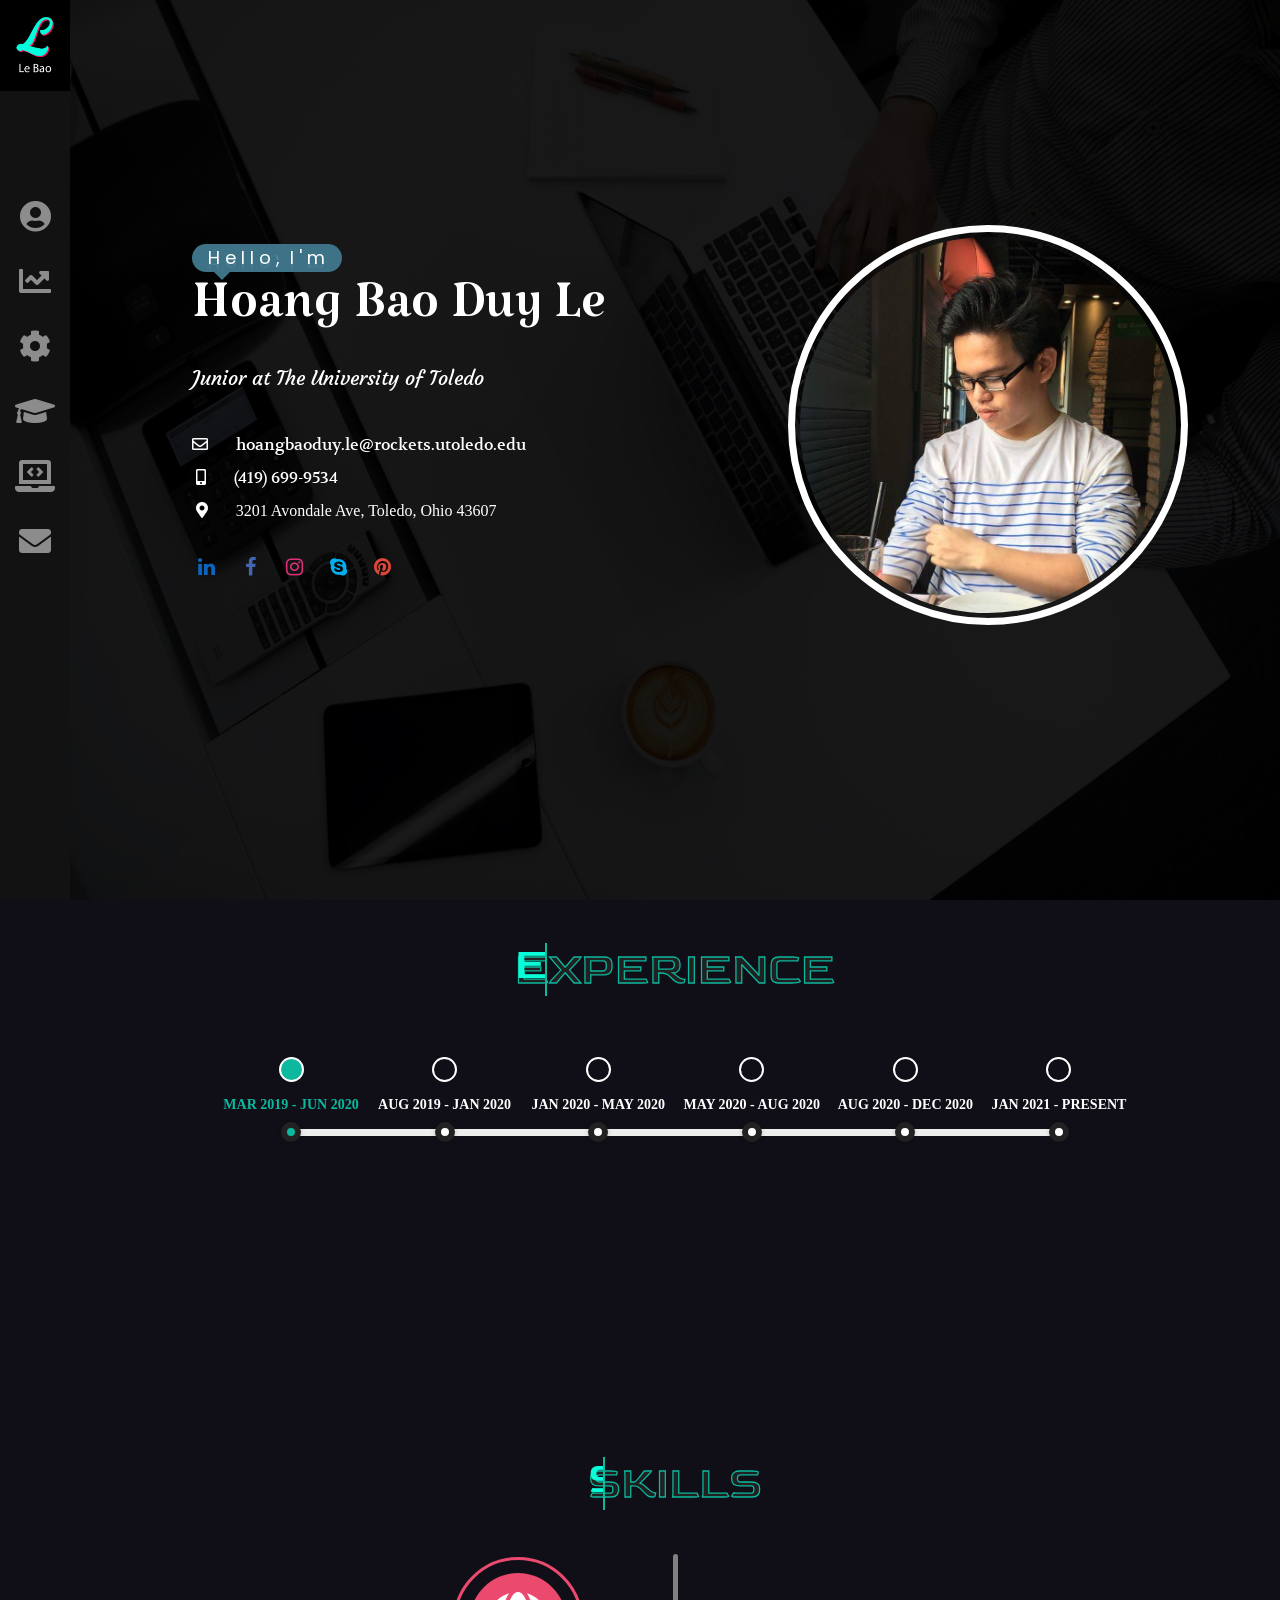
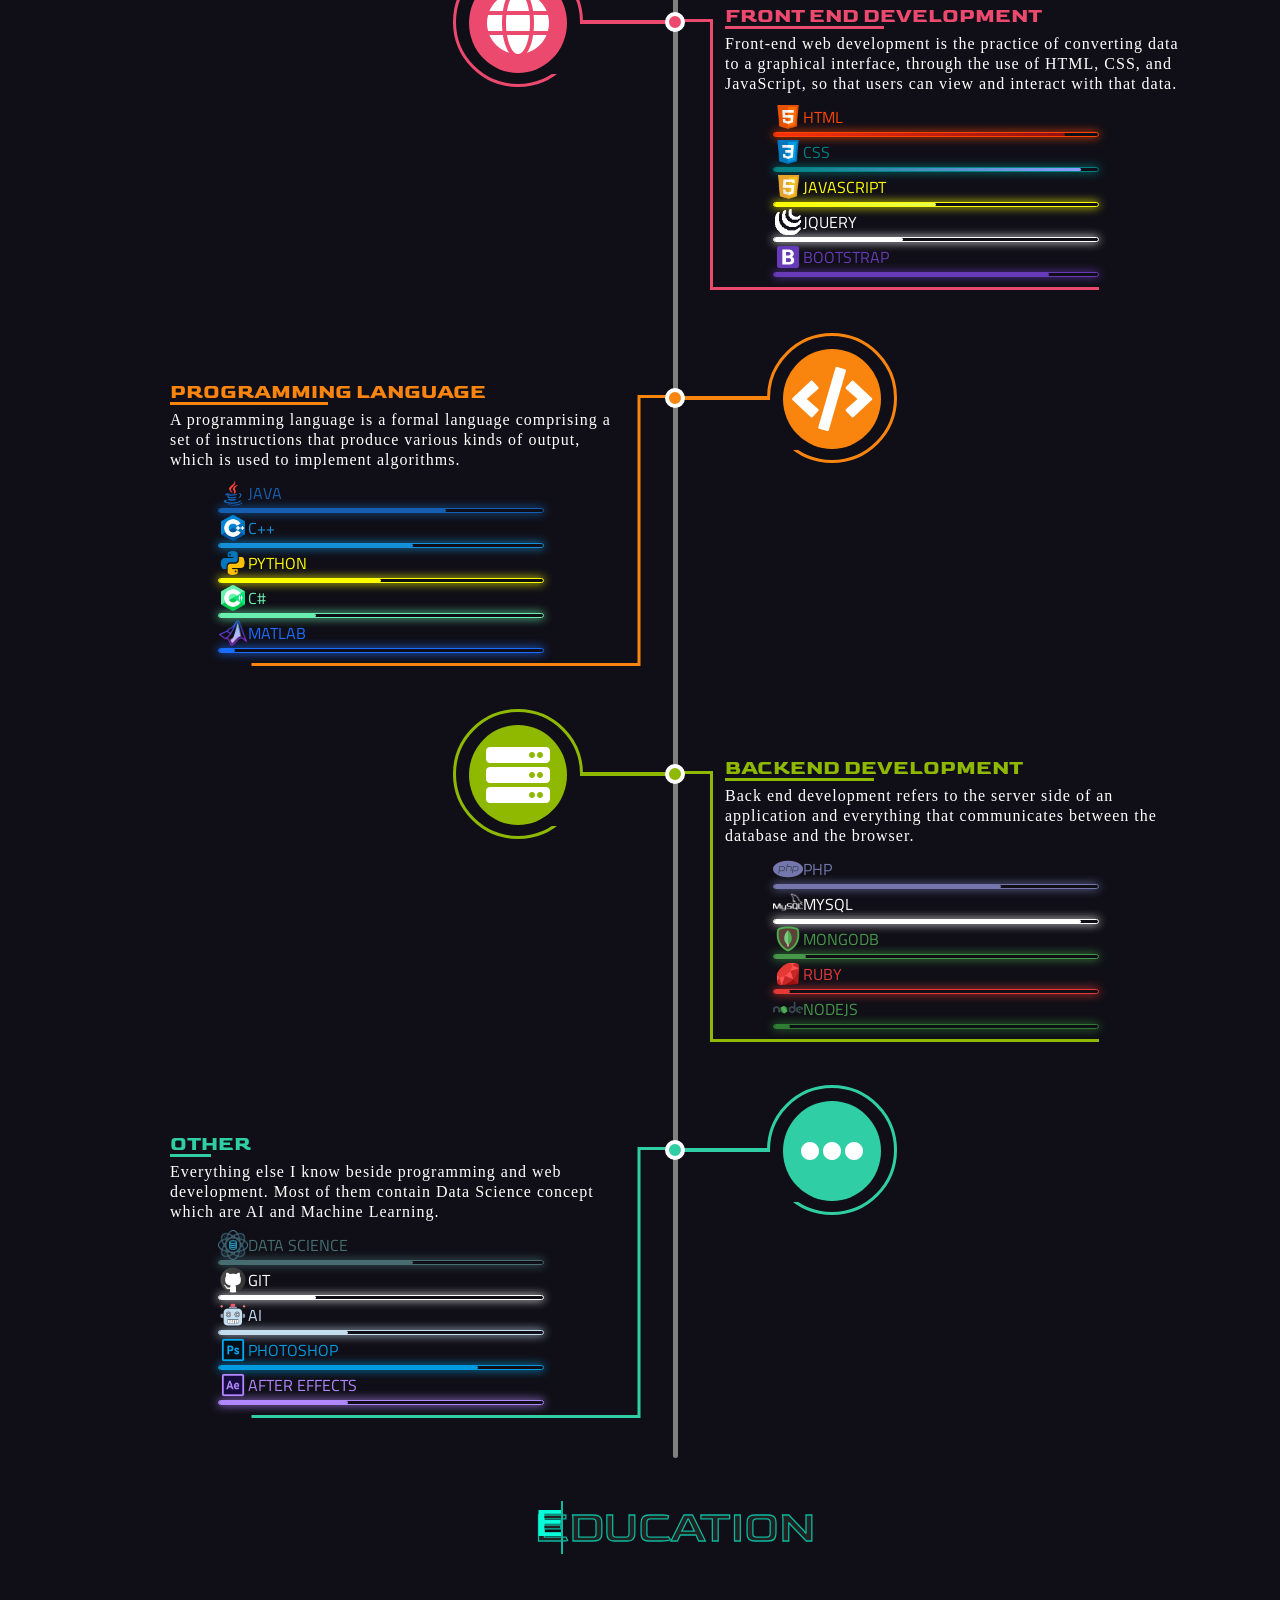
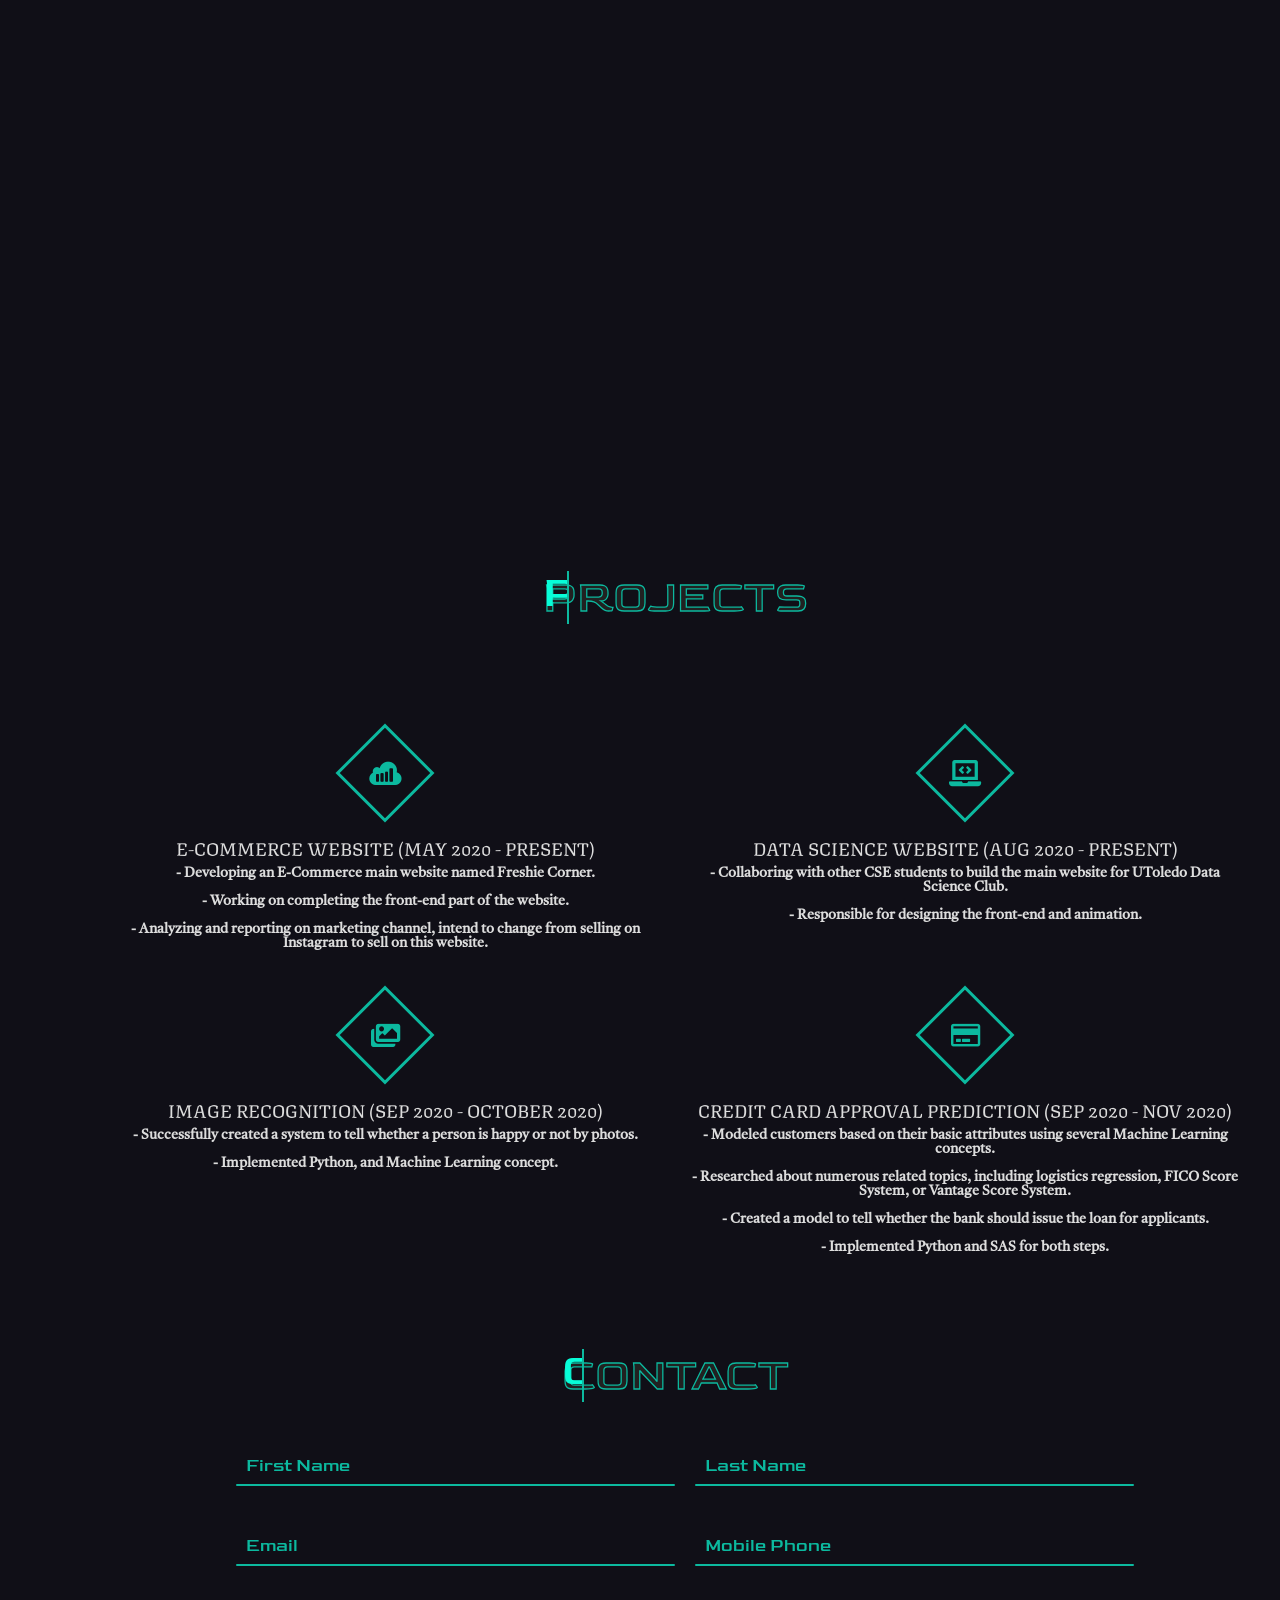
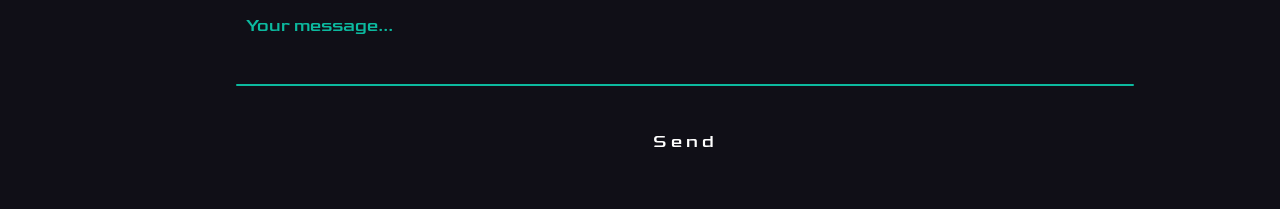
==== about.html @ 24fa1f3e "Add new Nysus logo to experience logo" ====
<!DOCTYPE html>
<html lang="en">

<head>
    <meta charset="UTF-8">
    <meta name="viewport" content="width=device-width, initial-scale=1.0">

    <!-- Bootstrap CSS -->
    <link rel="stylesheet" href="https://stackpath.bootstrapcdn.com/bootstrap/4.1.3/css/bootstrap.min.css"
        integrity="sha384-MCw98/SFnGE8fJT3GXwEOngsV7Zt27NXFoaoApmYm81iuXoPkFOJwJ8ERdknLPMO" crossorigin="anonymous">

    <!--Font Awesome CSS-->
    <link rel="stylesheet" href="https://cdnjs.cloudflare.com/ajax/libs/font-awesome/4.7.0/css/font-awesome.min.css">
    <link rel="stylesheet" href="https://use.fontawesome.com/releases/v5.3.1/css/all.css">
    <link href="/your-path-to-fontawesome/css/fontawesome.css" rel="stylesheet">
    <link href="/your-path-to-fontawesome/css/brands.css" rel="stylesheet">
    <link href="/your-path-to-fontawesome/css/solid.css" rel="stylesheet">

    <!--AOS Link-->
    <link rel="stylesheet" href="aos-by-red.css">
    <link rel="stylesheet" href="https://unpkg.com/aos@next/dist/aos.css" />

    <!--Icon on top-->
    <link rel="icon" href="assets/images/logo_top.png" />

    <!--Google Font-->
    <link rel="preconnect" href="https://fonts.gstatic.com">
    <link href="https://fonts.googleapis.com/css2?family=Montserrat:wght@700&display=swap" rel="stylesheet">
    <link rel="preconnect" href="https://fonts.gstatic.com">
    <link href="https://fonts.googleapis.com/css2?family=Catamaran:wght@800&display=swap" rel="stylesheet">
    <link rel="preconnect" href="https://fonts.gstatic.com">
    <link href="https://fonts.googleapis.com/css2?family=Titillium+Web:wght@700&display=swap" rel="stylesheet">
    <link rel="preconnect" href="https://fonts.gstatic.com">
    <link href="https://fonts.googleapis.com/css2?family=Goldman:wght@700&display=swap" rel="stylesheet">
    <link rel="preconnect" href="https://fonts.gstatic.com">
    <link href="https://fonts.googleapis.com/css2?family=Caveat&display=swap" rel="stylesheet">
    <link rel="preconnect" href="https://fonts.gstatic.com">
    <link href="https://fonts.googleapis.com/css2?family=Castoro:ital@1&display=swap" rel="stylesheet">
    <link rel="preconnect" href="https://fonts.gstatic.com">
    <link href="https://fonts.googleapis.com/css2?family=Texturina:wght@300&display=swap" rel="stylesheet">
    <link rel="preconnect" href="https://fonts.gstatic.com">
    <link href="https://fonts.googleapis.com/css2?family=Goldman&display=swap" rel="stylesheet">
    <link rel="preconnect" href="https://fonts.gstatic.com">
    <link href="https://fonts.googleapis.com/css2?family=Playfair+Display&display=swap" rel="stylesheet">
    <link rel="preconnect" href="https://fonts.gstatic.com">
    <link href="https://fonts.googleapis.com/css2?family=Poppins&display=swap" rel="stylesheet">
    <link rel="preconnect" href="https://fonts.gstatic.com">
    <link href="https://fonts.googleapis.com/css2?family=Courgette&display=swap" rel="stylesheet">
    <link rel="preconnect" href="https://fonts.gstatic.com">
    <link href="https://fonts.googleapis.com/css2?family=Volkhov&display=swap" rel="stylesheet">
    <link rel="preconnect" href="https://fonts.gstatic.com">
    <link href="https://fonts.googleapis.com/css2?family=Katibeh&display=swap" rel="stylesheet">



    <!--Custom CSS-->
    <link rel="stylesheet" href="styles/reset.css">
    <link rel="stylesheet" href="styles/about-section.css">
    <link rel="stylesheet" href="styles/experience-section.css">
    <link rel="stylesheet" href="styles/skill-section.css">
    <link rel="stylesheet" href="styles/education-section.css">
    <link rel="stylesheet" href="styles/project-section.css">
    <link rel="stylesheet" href="styles/contact-section.css">
    <link rel="stylesheet" href="styles/resume-section.css">
    <link rel="stylesheet" href="styles/all.css">
    <link rel="stylesheet" href="styles/wavy.css">
    <link rel="stylesheet" href="styles/nav.css">
    <link rel="stylesheet" href="styles/transition.css">
    <link rel="stylesheet" href="styles/preloader.css">

    <title>Hoang Bao Duy Le</title>
</head>

<body>
    <div class="preloader">
        <div id="loader-container">
            <div class="loader-div">
                <div class="loader-div">
                    <div class="loader-div">
                        <div class="loader-div"></div>
                    </div>
                </div>
            </div>
        </div>
    </div>


    <!-- <div class="transition transition-2 is-active"></div> -->

    <!--Navigation-->
    <nav id="vertical">
        <div class="container-fluid">
            <div class="row">
                <!-- sidebar -->
                <div class="pl-0 pr-0 justify-content-center">
                    <img style="cursor: pointer;" onclick="goTop()" src="assets/images/logo.png" alt="">

                    <div class="navbar-item text-center">
                        <ul class="navbar-nav flex-column nav-icon">
                            <li class="nav-item">
                                <span>
                                    <i id="about-icon" class="fas fa-user-circle fa-2x"></i>
                                </span>

                                <span onclick="aboutSection()">
                                    <a style="cursor: pointer;" class="about-link nav-a" href="index.html">ABOUT</a>
                                    </a>
                                </span>
                            </li>

                            <li class="nav-item">
                                <span>
                                    <i id="experience-icon" class="fas fa-chart-line fa-2x"></i>
                                </span>

                                <span onclick="experienceSection()">
                                    <a style="cursor: pointer;" class="experience-link nav-a" href="experience.html">
                                        EXPERIENCE
                                    </a>
                                </span>
                            </li>

                            <li class="nav-item">
                                <span>
                                    <i id="skill-icon" class="fas fa-cog fa-2x"></i>
                                </span>

                                <span onclick="skillSection()">
                                    <a style="cursor: pointer;" class="skill-link nav-a" href="skill.html">SKILL
                                    </a>
                                </span>

                            </li>

                            <li class="nav-item">
                                <span>
                                    <i id="education-icon" class="fas fa-graduation-cap fa-2x"></i>
                                </span>

                                <span onclick="educationSection()">
                                    <a style="cursor: pointer;" class="education-link nav-a"
                                        href="education.html">EDUCATION
                                    </a>
                                </span>
                            </li>

                            <li class="nav-item">
                                <span>
                                    <i id="project-icon" class="fas fa-laptop-code fa-2x"></i>
                                </span>

                                <span onclick="projectSection()">
                                    <a style="cursor: pointer;" class="project-link nav-a" href="project.html">PROJECTS
                                    </a>
                                </span>
                            </li>

                            <li class="nav-item">
                                <span>
                                    <i id="contact-icon" class="fas fa-envelope fa-2x"></i>
                                </span>

                                <span onclick="contactSection()">
                                    <a style="cursor: pointer;" class="contact-link nav-a" href="contact.html">CONTACT
                                    </a>
                                </span>
                            </li>
                        </ul>
                    </div>

                    <!-- <div class="social-media justify-content-center">
                        <ul class="social-icon">
                            <li id="linkedin">
                                <a href="https://www.linkedin.com/in/hoang-bao-duy-le/"><i
                                        class="fab fa-linkedin-in"></i></a>
                            </li>

                            <li id="facebook">
                                <a href="https://www.facebook.com/baoduy2408"><i class="fab fa-facebook-f"></i></a>
                            </li>

                            <li id="instagram">
                                <a href=""><i class="fab fa-instagram"></i></a>
                            </li>
                        </ul>
                    </div> -->
                </div>
            </div>
        </div>
    </nav>

    <nav class="navbar navbar-expand justify-content-center" id="horizon">
        <div class="container-fluid">
            <img src="assets/images/logo.png" alt="" class="horizon-image pl-3" style="cursor: pointer;"
                onclick="goTop()">
            <div class="row horizon-row">
                <div class="navbar-item collapse navbar-collapse justify-content-center" id="horizon-navbar">
                    <ul class="navbar-nav justify-content-center">
                        <li class="nav-item horizon-item">
                            <span>
                                <i id="about-icon" class="fas fa-user-circle fa-2x"></i>
                            </span>

                            <span onclick="aboutSection()">
                                <a style="cursor: pointer;" class="about-link nav-a" href="index.html">ABOUT</a>
                                </a>
                            </span>
                        </li>

                        <li class="nav-item horizon-item">
                            <span>
                                <i id="experience-icon" class="fas fa-chart-line fa-2x"></i>
                            </span>

                            <span onclick="experienceSection()">
                                <a style="cursor: pointer;" class="experience-link nav-a" href="experience.html">
                                    EXPERIENCE
                                </a>
                            </span>
                        </li>

                        <li class="nav-item horizon-item">
                            <span>
                                <i id="skill-icon" class="fas fa-cog fa-2x"></i>
                            </span>

                            <span onclick="skillSection()">
                                <a style="cursor: pointer;" class="skill-link nav-a" href="skill.html">SKILL
                                </a>
                            </span>

                        </li>

                        <li class="nav-item horizon-item">
                            <span>
                                <i id="education-icon" class="fas fa-graduation-cap fa-2x"></i>
                            </span>

                            <span onclick="educationSection()">
                                <a style="cursor: pointer;" class="education-link nav-a" href="education.html">EDUCATION
                                </a>
                            </span>
                        </li>

                        <li class="nav-item horizon-item">
                            <span>
                                <i id="project-icon" class="fas fa-laptop-code fa-2x"></i>
                            </span>

                            <span onclick="projectSection()">
                                <a style="cursor: pointer;" class="project-link nav-a" href="project.html">PROJECTS
                                </a>
                            </span>
                        </li>

                        <li class="nav-item horizon-item">
                            <span>
                                <i id="contact-icon" class="fas fa-envelope fa-2x"></i>
                            </span>

                            <span onclick="contactSection()">
                                <a style="cursor: pointer;" class="contact-link nav-a" href="contact.html">CONTACT
                                </a>
                            </span>
                        </li>
                    </ul>
                </div>
            </div>
            <!-- <a id="linkedin-horizon" class="media-horizon pr-1" href="https://www.linkedin.com/in/hoang-bao-duy-le/"><i
                    class="fab fa-linkedin-in"></i></a>
            <a id="facebook-horizon" class="media-horizon px-1" href="https://www.facebook.com/baoduy2408"><i
                    class="fab fa-facebook-f"></i></a>
            <a id="instagram-horizon" class="media-horizon pl-1" href=""><i class="fab fa-instagram"></i></a> -->

            <button id="toggle-nav-button" class="border-0" type="button" data-toggle="collapse"
                data-target="#toggleNav" onclick="show_hide()">
                <svg width="35" height="35" viewBox="0 0 16 16" class="bi bi-chevron-double-down" fill="currentColor"
                    xmlns="http://www.w3.org/2000/svg">
                    <path fill-rule="evenodd"
                        d="M1.646 6.646a.5.5 0 0 1 .708 0L8 12.293l5.646-5.647a.5.5 0 0 1 .708.708l-6 6a.5.5 0 0 1-.708 0l-6-6a.5.5 0 0 1 0-.708z" />
                    <path fill-rule="evenodd"
                        d="M1.646 2.646a.5.5 0 0 1 .708 0L8 8.293l5.646-5.647a.5.5 0 0 1 .708.708l-6 6a.5.5 0 0 1-.708 0l-6-6a.5.5 0 0 1 0-.708z" />
                </svg>
            </button>
        </div>s
    </nav>

    <nav id="toggleNav" class="navbar navbar-expand container-fluid">
        <div class="navbar-item" id="item-toggle">
            <ul class="navbar-nav justify-content-between">
                <li class="nav-item toggle-item">
                    <span>
                        <i id="about-icon" class="fas fa-user-circle fa-2x"></i>
                    </span>

                    <span onclick="aboutSection()">
                        <a style="cursor: pointer;" class="about-link nav-a" href="index.html">ABOUT</a>
                        </a>
                    </span>
                </li>

                <li class="nav-item toggle-item">
                    <span>
                        <i id="experience-icon" class="fas fa-chart-line fa-2x"></i>
                    </span>

                    <span onclick="experienceSection()">
                        <a style="cursor: pointer;" class="experience-link nav-a" href="experience.html">
                            EXPERIENCE
                        </a>
                    </span>
                </li>

                <li class="nav-item toggle-item">
                    <span>
                        <i id="skill-icon" class="fas fa-cog fa-2x"></i>
                    </span>

                    <span onclick="skillSection()">
                        <a style="cursor: pointer;" class="skill-link nav-a" href="skill.html">SKILL
                        </a>
                    </span>

                </li>

                <li class="nav-item toggle-item">
                    <span>
                        <i id="education-icon" class="fas fa-graduation-cap fa-2x"></i>
                    </span>

                    <span onclick="educationSection()">
                        <a style="cursor: pointer;" class="education-link nav-a" href="education.html">EDUCATION
                        </a>
                    </span>
                </li>

                <li class="nav-item toggle-item">
                    <span>
                        <i id="project-icon" class="fas fa-laptop-code fa-2x"></i>
                    </span>

                    <span onclick="projectSection()">
                        <a style="cursor: pointer;" class="project-link nav-a" href="project.html">PROJECTS
                        </a>
                    </span>
                </li>

                <li class="nav-item toggle-item">
                    <span>
                        <i id="contact-icon" class="fas fa-envelope fa-2x"></i>
                    </span>

                    <span onclick="contactSection()">
                        <a style="cursor: pointer;" class="contact-link nav-a" href="contact.html">CONTACT
                        </a>
                    </span>
                </li>
            </ul>
        </div>
    </nav>

    <div class="modal-img">
        <img src="assets/images/education_section/toledo-logo.jpg" alt="">
        <div class="toledo-close"></div>
    </div>

    <div class="tdn-modal-img">
        <img src="assets/images/education_section/tdn-modal.jpg" alt="">
        <div class="tdn-close"></div>
    </div>


    <main>
        <div class="main-content">
            <section id="about-main">
                <img src="assets/images/about_section/background-dark.jpg" alt="" id="about-background">
                <div class="about-content">
                    <div class="about-page-container">
                        <div class="about-info text-white">
                            <div class="bubble d-flex justify-content-center align-items-center">
                                <p class="wavy">
                                    <span style="--i:1;">H</span>
                                    <span style="--i:2;">e</span>
                                    <span style="--i:3;">l</span>
                                    <span style="--i:4;">l</span>
                                    <span style="--i:5;">o</span>
                                    <span style="--i:6;">,</span>
                                    <span style="--i:7;"> </span>
                                    <span style="--i:8;">I</span>
                                    <span style="--i:9;">'</span>
                                    <span style="--i:10;">m</span>
                                    <!-- Hello, I am -->
                                </p>
                            </div>

                            <div class="about-attribute">
                                <p id="about-name" class="mb-3">Hoang Bao Duy Le</p>
                                <p id="about-title">Junior at The University of Toledo</p>
                                <p id="about-email"><i class="far fa-envelope mr-4 mt-5"></i>
                                    hoangbaoduy.le@rockets.utoledo.edu</p>
                                <p id="about-phone"><i class="fas fa-mobile-alt mr-4 mt-3"></i> (419) 699-9534</p>
                                <p id="about-address"><i class="fas fa-map-marker-alt mr-4 ml-1 mt-3"></i> 3201 Avondale
                                    Ave, Toledo, Ohio
                                    43607</p>
                            </div>

                            <div class="social-media mt-5 ml-5 text-white">
                                <ul>
                                    <li><a href="https://www.linkedin.com/in/hoang-bao-duy-le/"><span></span></a></li>
                                    <li><a href="https://www.facebook.com/baoduy2408"><span></span></a></li>
                                    <li><a href="https://www.instagram.com/mabulee/"><span></span></a></li>
                                    <li><a href="https://secure.skype.com/portal/overview"><span></span></a></li>
                                    <li><a href="https://www.pinterest.com/boduylhong/_saved/"><span></span></a></li>
                                </ul>
                            </div>
                        </div>

                        <div class="about-img">
                            <img src="assets/images/about_section/profile.jpg" alt="" id="about-image">
                        </div>
                    </div>

                </div>
            </section>

            <section id="experience-main" class="my-5" data-aos="zoom-out">
                <h1 class="text-center">
                    <span data-text="EXPERIENCE" id="header" class="text-center">EXPERIENCE</span>
                </h1>

                <div class="experience-content">
                    <div class="experience-container">
                        <input type="radio" class="first" id="firstradio" name="bright" checked>
                        <input type="radio" class="second" id="secondradio" name="bright">
                        <input type="radio" class="third" id="thirdradio" name="bright">
                        <input type="radio" class="fourth" id="fourthradio" name="bright">
                        <input type="radio" class="fifth" id="fifthradio" name="bright">
                        <input type="radio" class="sixth" id="sixthradio" name="bright">

                        <div class="head">
                            <ul class="navlist">
                                <li class="st1 active" id="step1" onclick="showst1()">
                                    <h2 class="inner" id="first-inner">Mar 2019 - Jun 2020</h2>
                                </li>
                                <li class="st2" id="step2" onclick="showst2()">
                                    <h2 class="inner" id="second-inner">Aug 2019 - Jan 2020</h2>
                                </li>
                                <li class="st3" id="step3" onclick="showst3()">
                                    <h2 class="inner" id="third-inner">Jan 2020 - May 2020</h2>
                                </li>
                                <li class="st4" id="step4" onclick="showst4()">
                                    <h2 class="inner" id="fourth-inner">May 2020 - Aug 2020</h2>
                                </li>
                                <li class="st5" id="step5" onclick="showst5()">
                                    <h2 class="inner" id="fifth-inner">Aug 2020 - Dec 2020</h2>
                                </li>
                                <li class="st6" id="step6" onclick="showst6()">
                                    <h2 class="inner" id="sixth-inner">Jan 2021 - Present</h2>
                                </li>
                            </ul>

                            <div class="line">
                                <span></span>
                            </div>
                        </div>

                        <div class="experience-content">
                            <section class="first-section">
                                <span><i class="fas fa-building"></i></span>

                                <h2>Magic Wok</h2>
                                <h2>Sales Employee</h2>
                                <p>- Set up required desk work, including structures, reports in an efficient and
                                    organized way. <br> <br>
                                    - Take orders from customers and complete efficiently by upholding the company’s
                                    policies
                                    and procedures.</p>
                            </section>

                            <section class="second-section">
                                <span><img src="assets/images/education_section/toledo-logo.png" alt=""></span>

                                <h2>Undergraduate Teaching Assistant</h2>
                                <p>- Assisted students in homework and lab assignments. <br> <br>
                                    - Attended a training course on professional teaching. <br> <br>
                                    - Listened to student’s concerns and questions then communicate problems with the
                                    professor.</p>
                            </section>

                            <section class="third-section">
                                <span><img src="assets/images/education_section/toledo-logo.png" alt=""></span>

                                <h2>Programming Peer Tutor</h2>
                                <p>- Interpret the essential programming concepts for students in lab sessions. <br>
                                    <br>
                                    - Help students with their homework and monthly project given by the professor. <br>
                                    <br>
                                    - Teach first-year students to help them expand their knowledge about
                                    programming
                                </p>
                            </section>

                            <section class="fourth-section">
                                <span><img src="assets/images/education_section/toledo-logo.png" alt=""></span>
                                <h2>Academic Industry Immersion Seminar<br> (Alternative Co-op Course Due to COVID-19)
                                </h2>

                                <p>- Worked on a case study group to develop solutions for Matrix’s Case Study affected
                                    by a HAB event while aligning with EPA regulations. <br> <br>
                                    - Collaborated with team members from the University of Toledo to recommend the most
                                    appropriate response to the problem. <br> <br>
                                    - Completed online certifications via Lynda/LinkedIn to broaden technical skills
                                    such as Python and JavaScript Essential Training. <br> <br>
                                    - Completed KEEN Entrepreneurial Mindset Modules about Innovating to Solve Problems
                                    Under Organizational Constraints and Learning from Failures.</p>
                            </section>

                            <section class="fifth-section">
                                <span><img src="assets/images/education_section/datascience.png" alt="" width="200"
                                        height="200"></span>

                                <h2>Web Developer</h2>
                                <p>- Responsible for building, coding, and designing the official website. <br> <br>
                                    - Working on separate projects such as image recognition, credit application
                                    approval
                                    prediction.<br> <br>
                                    - Researching about machine learning, deep learning and neuron network.</p>
                            </section>

                            <section class="sixth-section">
                                <span><img src="assets/images/education_section/nysus.png" alt="" width="200"
                                        height="110"></span>

                                <h2>System Software Developer</h2>
                                <p>- Maintain and update (mainly web-based) manufacturing software systems related to:
                                    just-in-time manufacturing execution system (MES),
                                    data collection systems, and web-based administrative applications. Many involving
                                    integration to PLCs. <br></br>
                                    - Participate in design efforts related to new system projects and support the
                                    implementation and ongoing use of these applications.<br></br>
                                    - Support existing applications using tools developed and MS SQL Server Management
                                    Studio.<br></br>
                                    - Ensure the reliability and accuracy of all systems implemented at Nysus
                                    Solutions.<br></br>
                                    - Work with the Lead Application Architect to design and deploy a robust
                                    architecture that will facilitate growth of new applications being developed and
                                    deployed.</p>
                            </section>
                        </div>
                    </div>
            </section>

            <section id="skill-main" class="my-5" data-aos="fade-down">
                <h1 class=" text-center">
                    <span data-text="SKILLS" id="header" class="text-center">SKILLS</span>
                </h1>

                <div class="container my-5">
                    <div class="row">
                        <div class="col-md-12">
                            <div class="main-timeline">
                                <a href="#" class="timeline" onclick="return false;">
                                    <div class="timeline-icon"><i class="fa fa-globe"></i></div>
                                    <div class="timeline-content">
                                        <h3 class="title title-web">Front End Development</h3>
                                        <p class="skill-description mb-2">
                                            Front-end web development is the practice of converting data to a graphical
                                            interface, through the use of HTML, CSS, and JavaScript, so that users can
                                            view and interact with that data.
                                        </p>

                                        <div id="html" class="pl-5">
                                            <div class="d-flex skill-item">
                                                <img src="assets/images/icon/html.png" alt="">
                                                <p id="html-text">HTML</p>
                                            </div>

                                            <div id="html-bar">
                                                <div id="html-finished-bar"></div>
                                            </div>
                                        </div>

                                        <div id="css" class="pl-5">
                                            <div class="d-flex skill-item">
                                                <img src="assets/images/icon/css.png" alt="">
                                                <p id="css-text">CSS</p>
                                            </div>

                                            <div id="css-bar">
                                                <div id="css-finished-bar"></div>
                                            </div>
                                        </div>

                                        <div id="javascript" class="pl-5">
                                            <div class="d-flex skill-item">
                                                <img src="assets/images/icon/js.png" alt="">
                                                <p id="js-text">JAVASCRIPT</p>
                                            </div>

                                            <div id="js-bar">
                                                <div id="js-finished-bar"></div>
                                            </div>
                                        </div>

                                        <div id="jquery" class="pl-5">
                                            <div class="d-flex skill-item">
                                                <img src="assets/images/icon/jquery.png" alt="">
                                                <p id="jquery-text">JQUERY</p>
                                            </div>

                                            <div id="jquery-bar">
                                                <div id="jquery-finished-bar"></div>
                                            </div>
                                        </div>

                                        <div id="bootstrap" class="pl-5">
                                            <div class="d-flex skill-item">
                                                <img src="assets/images/icon/bootstrap.png" alt="">
                                                <p id="bootstrap-text">BOOTSTRAP</p>
                                            </div>

                                            <div id="bootstrap-bar">
                                                <div id="bootstrap-finished-bar"></div>
                                            </div>
                                        </div>
                                    </div>
                                </a>
                                <a href="#" class="timeline" onclick="return false;">
                                    <div class="timeline-icon"><i class="fas fa-code"></i></div>
                                    <div class="timeline-content">
                                        <h3 class="title title-program">Programming Language</h3>
                                        <p class="skill-description mb-2">
                                            A programming language is a formal language comprising a set of instructions
                                            that produce various kinds of output, which is used to implement algorithms.
                                        </p>

                                        <div id="java" class="pl-5">
                                            <div class="d-flex skill-item">
                                                <img src="assets/images/icon/java.png" alt="">
                                                <p id="java-text">Java</p>
                                            </div>

                                            <div id="java-bar">
                                                <div id="java-finished-bar"></div>
                                            </div>
                                        </div>

                                        <div id="cpp" class="pl-5">
                                            <div class="d-flex skill-item">
                                                <img src="assets/images/icon/c++.png" alt="">
                                                <p id="cpp-text">C++</p>
                                            </div>

                                            <div id="cpp-bar">
                                                <div id="cpp-finished-bar"></div>
                                            </div>
                                        </div>

                                        <div id="python" class="pl-5">
                                            <div class="d-flex skill-item">
                                                <img src="assets/images/icon/python.png" alt="">
                                                <p id="python-text">PYTHON</p>
                                            </div>

                                            <div id="python-bar">
                                                <div id="python-finished-bar"></div>
                                            </div>
                                        </div>

                                        <div id="c_sharp" class="pl-5">
                                            <div class="d-flex skill-item">
                                                <img src="assets/images/icon/c_sharp.png" alt="">
                                                <p id="c_sharp-text">C#</p>
                                            </div>

                                            <div id="c_sharp-bar">
                                                <div id="c_sharp-finished-bar"></div>
                                            </div>
                                        </div>

                                        <div id="matlab" class="pl-5">
                                            <div class="d-flex skill-item">
                                                <img src="assets/images/icon/matlab.png" alt="">
                                                <p id="matlab-text">MATLAB</p>
                                            </div>

                                            <div id="matlab-bar">
                                                <div id="matlab-finished-bar"></div>
                                            </div>
                                        </div>
                                    </div>
                                </a>
                                <a href="#" class="timeline" onclick="return false;">
                                    <div class="timeline-icon"><i class="fas fa-server"></i></div>
                                    <div class="timeline-content">
                                        <h3 class="title title-backend">Backend Development</h3>
                                        <p class="skill-description mb-2">
                                            Back end development refers to the server side of an application and
                                            everything that communicates between the database and the browser.
                                        </p>

                                        <div id="php" class="pl-5">
                                            <div class="d-flex skill-item">
                                                <img src="assets/images/icon/php.png" alt="">
                                                <p id="php-text">PHP</p>
                                            </div>

                                            <div id="php-bar">
                                                <div id="php-finished-bar"></div>
                                            </div>
                                        </div>

                                        <div id="sql" class="pl-5">
                                            <div class="d-flex skill-item">
                                                <img src="assets/images/icon/sql.png" alt="">
                                                <p id="sql-text">MySQL</p>
                                            </div>

                                            <div id="sql-bar">
                                                <div id="sql-finished-bar"></div>
                                            </div>
                                        </div>

                                        <div id="mongoDB" class="pl-5">
                                            <div class="d-flex skill-item">
                                                <img src="assets/images/icon/mongoDB.png" alt="">
                                                <p id="mongoDB-text">MongoDB</p>
                                            </div>

                                            <div id="mongoDB-bar">
                                                <div id="mongoDB-finished-bar"></div>
                                            </div>
                                        </div>

                                        <div id="ruby" class="pl-5">
                                            <div class="d-flex skill-item">
                                                <img src="assets/images/icon/ruby.png" alt="">
                                                <p id="ruby-text">Ruby</p>
                                            </div>

                                            <div id="ruby-bar">
                                                <div id="ruby-finished-bar"></div>
                                            </div>
                                        </div>

                                        <div id="node" class="pl-5">
                                            <div class="d-flex skill-item">
                                                <img src="assets/images/icon/node.png" alt="">
                                                <p id="mongoDB-text">NodeJS</p>
                                            </div>

                                            <div id="node-bar">
                                                <div id="node-finished-bar"></div>
                                            </div>
                                        </div>
                                    </div>
                                </a>
                                <a href="#" class="timeline" onclick="return false;">
                                    <div class="timeline-icon"><i class="fas fa-ellipsis-h"></i></div>
                                    <div class="timeline-content">
                                        <h3 class="title title-other">Other</h3>
                                        <p class="skill-description mb-2">
                                            Everything else I know beside programming and web development. Most of them
                                            contain Data Science concept which are AI and Machine Learning.
                                        </p>

                                        <div id="datascience" class="pl-5">
                                            <div class="d-flex skill-item">
                                                <img src="assets/images/icon/datascience.png" alt="">
                                                <p id="datascience-text">Data Science</p>
                                            </div>

                                            <div id="datascience-bar">
                                                <div id="datascience-finished-bar"></div>
                                            </div>
                                        </div>

                                        <div id="git" class="pl-5">
                                            <div class="d-flex skill-item">
                                                <img src="assets/images/icon/git.png" alt="">
                                                <p id="git-text">Git</p>
                                            </div>

                                            <div id="git-bar">
                                                <div id="git-finished-bar"></div>
                                            </div>
                                        </div>

                                        <div id="AI" class="pl-5">
                                            <div class="d-flex skill-item">
                                                <img src="assets/images/icon/AI.png" alt="">
                                                <p id="AI-text">AI</p>
                                            </div>

                                            <div id="AI-bar">
                                                <div id="AI-finished-bar"></div>
                                            </div>
                                        </div>

                                        <div id="photoshop" class="pl-5">
                                            <div class="d-flex skill-item">
                                                <img src="assets/images/icon/photoshop.png" alt="">
                                                <p id="photoshop-text">Photoshop</p>
                                            </div>

                                            <div id="photoshop-bar">
                                                <div id="photoshop-finished-bar"></div>
                                            </div>
                                        </div>

                                        <div id="ae" class="pl-5">
                                            <div class="d-flex skill-item">
                                                <img src="assets/images/icon/ae.png" alt="">
                                                <p id="ae-text">After Effects</p>
                                            </div>

                                            <div id="ae-bar">
                                                <div id="ae-finished-bar"></div>
                                            </div>
                                        </div>
                                    </div>
                                </a>
                            </div>
                        </div>
                    </div>
                </div>
            </section>

            <section id="education-main">
                <h1 class="mb-5 text-center">
                    <span data-text="EDUCATION" id="header" class="text-center">EDUCATION</span>
                </h1>

                <div class="education-content">
                    <section class="toledo education-container mb-5">
                        <div class="education-thecard">
                            <div class="front">
                                <img src="assets/images/education_section/utoledo.png" alt="" class="front-img">
                            </div>

                            <div class="back" id="toledo-back">
                                <div class="header">
                                    <div class="header">
                                        <div class="hamburger-menu">
                                            <div class="center">

                                            </div>
                                        </div>
                                        <a href="" class="mail">
                                            <i class="far fa-envelope"></i>
                                        </a>

                                        <div class="toledo-main">
                                            <div class="toledo-img mt-3">
                                                <div class="toledo-hover">
                                                    <i class="fas fa-camera fa-2x"></i>
                                                </div>
                                            </div>
                                            <h3 class="fullname">Le Bao</h3>
                                            <h3 class="subname">College of Engineering</h3>
                                        </div>
                                    </div>
                                </div>

                                <div class="content justify-content-between align-items-center pt-4">
                                    <div class="left">
                                        <div class="about-container">
                                            <h2 class="title">University of Toledo</h2>
                                            <p class="text">Bachelor of Science</p>
                                            <p class="text">Major: Computer Science</p>
                                            <p class="text">Minor: Data Science</p>
                                        </div>

                                        <div class="icons-container">
                                            <a href="https://www.linkedin.com/in/hoang-bao-duy-le/"
                                                class="icon text-primary"><i class="fab fa-linkedin-in"></i></a>
                                            <a href="https://www.instagram.com/mabulee/" class="icon text-danger"><i
                                                    class="fab fa-instagram"></i></a>
                                            <a href="https://www.facebook.com/baoduy2408" class="icon text-info"><i
                                                    class="fab fa-facebook-f"></i></a>
                                            <a href="https://github.com/lehoangbaoduy" class="icon text-dark"><i
                                                    class="fab fa-github"></i></a>
                                        </div>

                                        <div class="buttons-wrapper">
                                            <div class="follow-wrap">
                                                <a href="" class="follow">Follow</a>
                                            </div>
                                            <div class="share-wrap">
                                                <a href="" class="share">Share</a>
                                            </div>
                                        </div>
                                    </div>

                                    <div class="right">
                                        <div>
                                            <h3 class="number">3.74</h3>
                                            <h3 class="number-title">GPA</h3>
                                        </div>
                                        <div>
                                            <h3 class="number">Aug 2018</h3>
                                            <h3 class="number-title">Start Date</h3>
                                        </div>
                                        <div>
                                            <h3 class="number">Dec 2022</h3>
                                            <h3 class="number-title">Graduation</h3>
                                        </div>
                                    </div>
                                </div>
                            </div>
                        </div>
                    </section>

                    <section class="tdn education-container mb-5" id="tdn-container">
                        <div class="education-thecard">
                            <div class="front d-flex justify-content-center align-items-center">
                                <img src="assets/images/education_section/tdn.png" alt="" class="front-img"
                                    id="tdn-front-img">
                            </div>


                            <div class="back" id="tdn-back">
                                <div class="header">
                                    <div class="hamburger-menu">
                                        <div class="center">

                                        </div>
                                    </div>
                                    <a href="" class="mail">
                                        <i class="far fa-envelope"></i>
                                    </a>

                                    <div class="tdn-main">
                                        <div class="tdn-img">
                                            <div class="tdn-hover">
                                                <i class="fas fa-camera fa-2x"></i>
                                            </div>
                                        </div>
                                        <h3 class="fullname">Le Hoang Bao Duy</h3>
                                        <h3 class="subname"></h3>
                                    </div>
                                </div>

                                <div class="content justify-content-between align-items-center pt-4">
                                    <div class="left">
                                        <div class="about-container">
                                            <h2 class="title">Tran Dai Nghia High School</h2>
                                            <p class="text">Natural Science</p>
                                            <p><br></p>
                                            <p><br></p>
                                        </div>

                                        <div class="icons-container">
                                            <a href="https://www.linkedin.com/in/hoang-bao-duy-le/"
                                                class="icon text-primary"><i class="fab fa-linkedin-in"></i></a>
                                            <a href="https://www.instagram.com/mabulee/" class="icon text-danger"><i
                                                    class="fab fa-instagram"></i></a>
                                            <a href="https://www.facebook.com/baoduy2408" class="icon text-info"><i
                                                    class="fab fa-facebook-f"></i></a>
                                            <a href="https://github.com/lehoangbaoduy" class="icon text-dark"><i
                                                    class="fab fa-github"></i></a>
                                        </div>

                                        <div class="buttons-wrapper">
                                            <div class="follow-wrap">
                                                <a href="" class="follow">Follow</a>
                                            </div>
                                            <div class="share-wrap">
                                                <a href="" class="share">Share</a>
                                            </div>
                                        </div>
                                    </div>

                                    <div class="right">
                                        <div>
                                            <h3 class="number">3.6</h3>
                                            <h3 class="number-title">GPA</h3>
                                        </div>
                                        <div>
                                            <h3 class="number">Aug 2015</h3>
                                            <h3 class="number-title">Start Date</h3>
                                        </div>
                                        <div>
                                            <h3 class="number">June 2018</h3>
                                            <h3 class="number-title">Graduation</h3>
                                        </div>
                                    </div>
                                </div>
                            </div>
                        </div>
                    </section>
                </div>
            </section>

            <section id="project-main" data-aos="flip-down">
                <h1 class="mb-5 text-center">
                    <span data-text="PROJECTS" id="header" class="text-center">PROJECTS</span>
                </h1>

                <div class="project-content">
                    <div class="project-section">
                        <div class="inner-width">
                            <div class="project-container">
                                <div class="project-box">
                                    <div class="project-icon">
                                        <i class="fab fa-sellsy"></i>
                                    </div>

                                    <div class="project-title">
                                        E-Commerce Website (May 2020 - Present)
                                    </div>

                                    <div class="project-description">
                                        - Developing an E-Commerce main website named Freshie Corner. <br>
                                        <br>
                                        - Working on completing the front-end part of the website. <br> <br>
                                        - Analyzing and reporting on marketing channel, intend to change from selling on
                                        Instagram to sell on this website.
                                    </div>
                                </div>


                                <div class="project-box">
                                    <div class="project-icon">
                                        <i class="fas fa-laptop-code"></i>
                                    </div>

                                    <div class="project-title">
                                        Data Science Website (Aug 2020 - Present)
                                    </div>

                                    <div class="project-description">
                                        - Collaboring with other CSE students to build the main website for UToledo Data
                                        Science Club. <br> <br>
                                        - Responsible for designing the front-end and animation.
                                    </div>
                                </div>

                                <div class="project-box">
                                    <div class="project-icon">
                                        <i class="fas fa-images"></i>
                                    </div>

                                    <div class="project-title">
                                        Image Recognition (Sep 2020 - October 2020)
                                    </div>

                                    <div class="project-description">
                                        - Successfully created a system to tell whether a person is happy or not by
                                        photos. <br> <br>
                                        - Implemented Python, and Machine Learning concept. <br> <br>
                                        <span id="disappear-text">- Analyzing and reporting on marketing channel, intend
                                            to change from
                                            selling on
                                            Instagram to sell on this website.</span>

                                    </div>
                                </div>

                                <div class="project-box" id="credit">
                                    <div class="project-icon">
                                        <i class="far fa-credit-card"></i>
                                    </div>

                                    <div class="project-title">
                                        Credit Card Approval Prediction (Sep 2020 - Nov 2020)
                                    </div>

                                    <div class="project-description">
                                        - Modeled customers based on their basic attributes using several Machine
                                        Learning concepts. <br> <br>
                                        - Researched about numerous related topics, including logistics regression, FICO
                                        Score System,
                                        or Vantage
                                        Score System. <br> <br>
                                        - Created a model to tell whether the bank should issue the loan for
                                        applicants. <br> <br>
                                        - Implemented Python and SAS for both steps.
                                    </div>
                                </div>
                            </div>
                        </div>
                    </div>
                </div>
            </section>

            <section id="contact-main" data-aos="zoom-out">
                <h1 class="mb-5 text-center">
                    <span data-text="CONTACT" id="header" class="text-center">CONTACT</span>
                </h1>

                <div class="contact-content" data-aos="fade-left">
                    <div class="contact-container">
                        <form action="https://formspree.io/f/mrgojkvl" method="POST" id="contact-form"
                            autocomplete="off">
                            <div class="row">
                                <div class="col">
                                    <div class="inputBox">
                                        <input type="text" name="firstName" required="required" id="inputFirstName">
                                        <span class="contact-text">First Name</span>
                                        <span class="contact-line"></span>
                                    </div>
                                </div>
                                <div class="col">
                                    <div class="inputBox">
                                        <input type="text" name="lastName" required="required" id="inputLastName">
                                        <span class="contact-text">Last Name</span>
                                        <span class="contact-line"></span>
                                    </div>
                                </div>
                            </div>

                            <div class="row">
                                <div class="col">
                                    <div class="inputBox">
                                        <input type="text" name="email" required="required" id="inputEmail">
                                        <span class="contact-text">Email</span>
                                        <span class="contact-line"></span>
                                    </div>
                                </div>
                                <div class="col">
                                    <div class="inputBox">
                                        <input type="text" name="mobile" required="required" id="inputMobile">
                                        <span class="contact-text">Mobile Phone</span>
                                        <span class="contact-line"></span>
                                    </div>
                                </div>
                            </div>

                            <div class="row">
                                <div class="col">
                                    <div class="inputBox textarea">
                                        <textarea required="required" rows="10" name="message"
                                            id="inputMessage"></textarea>
                                        <span class="contact-text">Your message...</span>
                                        <span class="contact-line"></span>
                                    </div>
                                </div>
                            </div>

                            <div class="row">
                                <div class="col">
                                    <button id="my-form-button" href="#">
                                        <span></span>
                                        <span></span>
                                        <span></span>
                                        <span></span>
                                        Send
                                    </button>
                                </div>
                            </div>

                            <div class="row">
                                <div class="col">
                                    <p id="my-form-status"></p>
                                </div>
                            </div>
                        </form>
                    </div>
                </div>
            </section>
        </div>
    </main>

    <!--Custom JavaScript-->
    <script src="js/transition.js"></script>
    <script src="js/collapse.js"></script>
    <script src="js/modal.js"></script>
    <script src="js/timeline.js"></script>
    <script src="js/sendEmail.js"></script>
    <!-- <script src="js/active.js"></script> -->
    <!-- <script src="js/scrolling.js"></script> -->

    <!--AOS Script-->
    <script src="https://unpkg.com/aos@next/dist/aos.js"></script>
    <script>
        AOS.init({
            duration: 3000,
            once: true,
        });
    </script>


    <!--Bootsrap JavaScript-->
    <script src="https://code.jquery.com/jquery-3.3.1.slim.min.js"
        integrity="sha384-q8i/X+965DzO0rT7abK41JStQIAqVgRVzpbzo5smXKp4YfRvH+8abtTE1Pi6jizo"
        crossorigin="anonymous"></script>
    <script src="https://cdnjs.cloudflare.com/ajax/libs/popper.js/1.14.3/umd/popper.min.js"
        integrity="sha384-ZMP7rVo3mIykV+2+9J3UJ46jBk0WLaUAdn689aCwoqbBJiSnjAK/l8WvCWPIPm49"
        crossorigin="anonymous"></script>
    <script src="https://stackpath.bootstrapcdn.com/bootstrap/4.1.3/js/bootstrap.min.js"
        integrity="sha384-ChfqqxuZUCnJSK3+MXmPNIyE6ZbWh2IMqE241rYiqJxyMiZ6OW/JmZQ5stwEULTy"
        crossorigin="anonymous"></script>
</body>

</html>
---- styles/about-section.css ----
#about-main{
    text-transform: initial;
}

#about-background{
    height: 100vh;
    width: 100vw;
    z-index: 0;
}

.about-content{
    position: absolute;
    top: 25%;
    display: flex;
    align-items: center;
    justify-content: space-around;
    width: 100%;
    margin-left: -70px;
}

.about-page-container{
    padding-left: 100px;
    width: 100%;
    height: 100%;
    display: flex;
    align-items: center;
    justify-content: space-around;
    flex-direction: column-reverse;
}

#about-name{
    color: white;
    font-size: 44px;
}

#about-image{
    width: 400px;
    height: 400px;
    border: 7px solid white;
    border-radius: 50%;
    padding: 5px;
}

.bubble{
    font-size: 18px;
    max-width: 150px;
    background: #3d7287;
    padding: 5px;
    font-family: 'Poppins', sans-serif;
    border-radius: 20px;
    position: relative;
    margin-bottom: 10px;
    transition: 2s ease-out;
}

.bubble:before{
    position: absolute;
    margin-top: 35px;
    margin-left: -90px;
    content: '';
    border: 10px solid transparent;
    border-top-color:#3d7287;
    border-bottom: 0;
}

#about-name{
    font-family: 'Katibeh', cursive;
    font-size: 70px;
}

#about-title{
    font-family: 'Courgette', cursive;
    font-size: 20px;
}

#about-email{
    font-family: 'Volkhov', serif;
}

#about-phone{
    font-family: 'Volkhov', serif;
    margin-left: 4px;
}

.social-media{
    max-width: 200px;
    padding-left: 30px;
}

.social-media ul{
    top: 50%;
    left: 50%;
    transform: translate(-50%, -50%);
    margin: 0;
    padding: 0;
    display: flex;
}

.social-media ul li{
    list-style: none;
    position: relative;
    margin: 0 2px;
}

.social-media ul li:before{
    content: '';
    position: absolute;
    left: 0;
    bottom: 0;
    width: 40px;
    height: 8px;
    background: #000;
    border-radius: 50%;
    transition: 0.5s;
    opacity: 0;
    filter: blur(2px);
    transform: scale(0.8);
}

.social-media ul li:hover:before{
    transition-delay: .2s;
    opacity: .5;
    transform: scale(1);
}

.social-media ul li a{
    width: 40px;
    height: 40px;
    cursor: pointer;
    display: block;
    transition: .5s;
    background: transparent;
}

.social-media ul li:hover a {
    transform: translateY(-10px);
}

.social-media ul li a span{
    width: 100%;
    height: 100%;
    font-size: 20px;
}

.social-media ul li a span:before{
    font-family: fontAwesome;
    text-align: center;
    line-height: 40px;
    position: absolute;
    border-radius: 50%;
    top: 0;
    left: 0;
    width: 100%;
    height: 100%;
    background: transparent;
    color: white;
    transform-origin: top;
    transition: transform .5s;
}

.social-media ul li:nth-child(1) a span:before{
    color: #0a66c2;
}
.social-media ul li:nth-child(2) a span:before{
    color: #4267b2;
}
.social-media ul li:nth-child(3) a span:before{
    color: #df3177;
}
.social-media ul li:nth-child(4) a span:before{
    color: #00aff0;
}
.social-media ul li:nth-child(5) a span:before{
    color: #dc4737;
}

.social-media ul li:hover a span:before{
    transform: rotateX(90deg) translateY(-50%);
}


.social-media ul li a span::after{
    font-family: fontAwesome;
    text-align: center;
    line-height: 40px;
    position: absolute;
    border-radius: 50%;
    top: 0;
    left: 0;
    width: 100%;
    height: 100%;
    background: #ccc;
    color: white;
    transform-origin: bottom;
    transition: transform .5s;
    transform: rotateX(90deg) translateY(50%);
}

.social-media ul li:hover a span::after{
    transform: rotateX(0deg) translateY(0);
}

.social-media ul li:nth-child(1) a span:before,
.social-media ul li:nth-child(1) a span::after{
    content: '\f0e1';
}

.social-media ul li:nth-child(2) a span:before,
.social-media ul li:nth-child(2) a span::after{
    content: '\f09a';
}


.social-media ul li:nth-child(3) a span:before,
.social-media ul li:nth-child(3) a span::after{
    content: '\f16d';
}


.social-media ul li:nth-child(4) a span:before,
.social-media ul li:nth-child(4) a span::after{
    content: '\f17e';
}

.social-media ul li:nth-child(5) a span:before,
.social-media ul li:nth-child(5) a span::after{
    content: '\f0d2';
}

.social-media ul li:nth-child(1) a span:after{
    background: #0a66c2;
    box-shadow: 0 0 10px #0a66c2, 0 0 40px #0a66c2, 0 0 80px #0a66c2;
}
.social-media ul li:nth-child(2) a span:after{
    background: #4267b2;
    box-shadow: 0 0 10px #4267b2, 0 0 40px #4267b2, 0 0 80px #4267b2;
}
.social-media ul li:nth-child(3) a span:after{
    background: #df3177;
    box-shadow: 0 0 10px #df3177, 0 0 40px #df3177, 0 0 80px #df3177;
}
.social-media ul li:nth-child(4) a span:after{
    background: #00aff0;
    box-shadow: 0 0 10px #00aff0, 0 0 40px #00aff0, 0 0 80px #00aff0;
}
.social-media ul li:nth-child(5) a span:after{
    background: #c8232c;
    box-shadow: 0 0 10px #c8232c, 0 0 40px #c8232c, 0 0 80px #c8232c;
}

@media (min-width: 960px){
    .about-page-container{
        flex-direction: row;
    }
}

@media (max-width: 960px){
    #about-name{
        font-size: 50px;
    }

    #about-background{
        height: 850px;
    }

    .about-content{
        top: 15%;
    }

    .about-img{
        margin-bottom: 30px;

    }
}

@media (max-width: 490px){
    #about-image{
        width: 200px;
        height: 200px;
    }

    .about-img{
        margin-left: 40px;
    }

    .about-info{
        padding-left: 50px;
    }

    .bubble{
        font-size: 15px;
    }

    #about-name{
        font-size: 40px;
    }

    #about-title{
        font-size: 15px;
    }

    #about-email, #about-phone, #about-address{
        font-size: 10px;
    }

    #about-background{
        height: 550px;
    }
}

@media (max-width: 340px){
    #about-image{
        width: 150px;
        height: 150px;
    }

    #about-background{
        height: 500px;
    }
}
---- styles/experience-section.css ----
.experience-content{
    display: relative;
    margin-bottom: 250px;
}

.experience-container{
    margin: 30px auto;
    width: 80vw;
}

#firstradio, #secondradio, #thirdradio, #fourthradio, #fifthradio, #sixthradio{
    display: none;
}

.head{
    position: relative;
    width: 90%;
    margin: auto;
    height: 100px;
    margin-top: 60px;
    animation: trans .7s linear forwards;
}

ul.navlist{
    padding-top: 15px;
    z-index: 100;
    position: absolute;
    width: 100%;
    margin-top: -40px;
}

ul.navlist li{
    list-style: none;
    float: left;
    width: calc(100% / 6);
    text-align: center;
    color: white;
    text-transform: uppercase;
    font-size: 11px;
    cursor: pointer;
    font-weight: 700;
    transition: .3s all ease;
    vertical-align: middle;
    height: 60px;
    position: relative;
}

ul.navlist li:before{
    content: '';
    width: 25px;
    height: 25px;
    border: 2px solid white;
    border-radius: 50%;
    margin: auto;
    display: block;
    transition: .3s all ease;
}

ul.navlist li:hover:before,
ul.navlist li.active:before{
    border: 2px solid white;
    background: #0cb99f;
}

ul.navlist li .inner{
    position: absolute;
    width: 100%;
    bottom: 0;
    font-size: 14px;
    font-weight: bolder;
}

ul.navlist li.active, 
ul.navlist li:hover{
    color: #0cb99f;
}

ul.navlist li::after{
    content: '';
    display: block;
    width: 20px;
    height: 20px;
    background: white;
    border-radius: 50%;
    margin: auto;
    border: 6px solid #212121;
    margin-top: 40px;
    box-shadow: 0px 0px 5px 0px rgba(0,0,0,0.2);
}

ul.navlist li:hover::after,
ul.navlist li.active::after{
    background: #0cb99f;
}

.line{
    width: 85%;
    margin: auto;
    background: #eee;
    height: 7px;
    position: absolute;
    left: 7.5%;
    top: 47px;
    z-index: 1;
    border-radius: 50px;
}

.line span{
    content: '';
    width: 0%;
    height: 100%;
    background-image: linear-gradient(to right, #0cb99f 0%, #085ecf 100%);
    position: absolute;
    z-index: 1;
    border-radius: 50px;
    transition: .8s all ease;
}

.experience-content{
    position: relative;
    display: flex;
    justify-content: center;
    animation: experience .7s linear forwards;
    /* flex-direction: column; */
}

.experience-content section{
    width: 70%;
    margin: auto;
    border-radius: 4px;
    color: #fff;
}

.experience-content section span{
    font-size: 3rem;
    display: flex;
    justify-content: center;
    margin-bottom: 0px;
}

.experience-content section h2{
    font-weight: 900;
    margin-top: 10px;
    text-align: center;
    text-transform: uppercase;
    letter-spacing: 4px;
}

.experience-content section p{
    position: relative;
    text-align: center;
    padding: 10px 40px;
    font-weight: bolder;
    font-size: 18px;
    text-transform: initial;
}

.first:checked ~ .experience-content{
    margin-bottom: 0px;
}

.second:checked ~ .experience-content{
    margin-bottom: 150px;
}

.third:checked ~ .experience-content{
    margin-bottom: 150px;
}

.fifth:checked ~ .experience-content{
    margin-bottom: 150px;
}

.sixth:checked ~ .experience-content{
    margin-bottom: 150px;
}


.first:checked ~ .head .navlist li.st1::before,

.second:checked ~ .head .navlist li.st1:before,
.second:checked ~ .head .navlist li.st2:before,

.third:checked ~ .head .navlist li.st1:before,
.third:checked ~ .head .navlist li.st2:before,
.third:checked ~ .head .navlist li.st3:before,

.fourth:checked ~ .head .navlist li.st1:before,
.fourth:checked ~ .head .navlist li.st2:before,
.fourth:checked ~ .head .navlist li.st3:before,
.fourth:checked ~ .head .navlist li.st4:before,

.fifth:checked ~ .head .navlist li.st1:before,
.fifth:checked ~ .head .navlist li.st2:before,
.fifth:checked ~ .head .navlist li.st3:before,
.fifth:checked ~ .head .navlist li.st4:before,
.fifth:checked ~ .head .navlist li.st5:before,

.sixth:checked ~ .head .navlist li.st1:before,
.sixth:checked ~ .head .navlist li.st2:before,
.sixth:checked ~ .head .navlist li.st3:before,
.sixth:checked ~ .head .navlist li.st4:before,
.sixth:checked ~ .head .navlist li.st5:before,
.sixth:checked ~ .head .navlist li.st6:before{
    border: 2px solid #fff;
    background: #0cb99f;
    transition: .3s all ease;
}

.second:checked ~ .head .line span{
    width: 20%;
}

.third:checked ~ .head .line span{
    width: 40%;
}

.fourth:checked ~ .head .line span{
    width: 60%;
}

.fifth:checked ~ .head .line span{
    width: 80%;
}

.sixth:checked ~ .head .line span{
    width: 100%;
}

.first-section, .second-section, .third-section, .fourth-section, .fifth-section, .sixth-section{
    transform: scale(0);
    transform-origin: center bottom;
    transition: .7s all ease;
    position: absolute;
    top: 0;
}

.first:checked ~ .experience-content .first-section,
.second:checked ~ .experience-content .second-section,
.third:checked ~ .experience-content .third-section,
.fourth:checked ~ .experience-content .fourth-section,
.fifth:checked ~ .experience-content .fifth-section,
.sixth:checked ~ .experience-content .sixth-section{
    display: block;
    transform: scale(1);
    transform-origin: bottom; 
}

@keyframes experience{
    0%{
        opacity: 0;
        transform: translateY(40px);
    }

    50%{
        opacity: 0.5;
        transform: translateY(20px);
    }

    100%{
        opacity: 1;
        transform: translateY(0px);
    }
}

@keyframes trans{
    0%{
        opacity: 0;
        transform: translateY(-40px);
    }

    50%{
        opacity: 0.5;
        transform: translateY(-20px);
    }

    100%{
        opacity: 1;
        transform: translateY(0px);
    }
}

@media (max-width: 1040px){
    .experience-content section p{
        padding: 0;
    }

    .experience-container{
        width: 100vw;
    }
}

@media (max-width: 830px) {
    ul.navlist li .inner {
        font-size: 10px; 
    }
}

@media (max-width: 720px){
    .experience-content section p{
        font-size: 15px;
    }
}

@media (max-width: 580px){
    .fourth:checked ~ .experience-content{
        margin-bottom: 300px;
    }

    .sixth:checked ~ .experience-content{
        margin-bottom: 300px;
    }
}

@media (max-width: 470px){
    ul.navlist li .inner {
        font-size: 8px; 
    }
}

@media (max-width: 438px){
    .fourth:checked ~ .experience-content{
        margin-bottom: 350px;
    }

    .sixth:checked ~ .experience-content{
        margin-bottom: 350px;
    }
}

@media (max-width: 373px){
    .fourth:checked ~ .experience-content{
        margin-bottom: 380px;
    }

    .sixth:checked ~ .experience-content{
        margin-bottom: 380px;
    }
}

@media (max-width: 330px){
    .fourth:checked ~ .experience-content{
        margin-bottom: 450px;
    }

    .sixth:checked ~ .experience-content{
        margin-bottom: 400px;
    }
}
---- styles/skill-section.css ----
a{text-decoration:none; cursor: auto;}
.main-timeline .title-web:after {
    background-color: #ec496e;
}

.main-timeline .title-program:after{
    background-color: #f9850f;
}

.main-timeline .title-backend:after{
    background-color: #8fb800;
}

.main-timeline .title-other:after{
    background-color: #2fcea5;
}

.fa-globe:hover{
    box-shadow: 0 0 5px #ec496e, 0 0 25px #ec496e, 0 0 50px #ec496e, 0 0 200px #ec496e;
    cursor: pointer;
    transition: 0.75s;
}

.fa-code:hover{
    box-shadow: 0 0 5px #f9850f, 0 0 25px #f9850f, 0 0 50px #f9850f, 0 0 200px #f9850f;
    cursor: pointer;
    transition: 0.75s;
}

.fa-server:hover{
    box-shadow: 0 0 5px #8fb800, 0 0 25px #8fb800, 0 0 50px #8fb800, 0 0 200px #8fb800;
    cursor: pointer;
    transition: 0.75s;
}

.fa-ellipsis-h:hover{
    box-shadow: 0 0 5px #2fcea5, 0 0 25px #2fcea5, 0 0 50px #2fcea5, 0 0 200px #2fcea5;
    cursor: pointer;
    transition: 0.75s;
}

.main-timeline{position:relative;}
.main-timeline:before{content:"";width:5px;height:100%;border-radius:20px;margin:0 auto;background:grey;position:absolute;top:0;left:0;right:0}
.main-timeline .timeline{display:inline-block;margin-bottom:50px;position:relative}
.main-timeline .timeline:before{content:"";width:20px;height:20px;border-radius:50%;border:4px solid #fff;background:#ec496e;position:absolute;top:21%;left:50%;z-index:1;transform:translate(-50%,-50%)}
.main-timeline .timeline-icon{display:inline-block;width:130px;height:130px;border-radius:50%;border:3px solid #ec496e;padding:13px;text-align:center;position:absolute;top:21%;left:30%;transform:translateY(-50%)}
.main-timeline .timeline-icon i{display:block;border-radius:50%;background:#ec496e;font-size:64px;color:#fff;line-height:100px;z-index:1;position:relative}
.main-timeline .timeline-icon:after,.main-timeline .timeline-icon:before{content:"";width:100px;height:4px;background:#ec496e;position:absolute;top:50%;right:-100px;transform:translateY(-50%)}
.main-timeline .timeline-icon:after{width:70px;height:50px;background: #100f17;top:89px;right:-30px;}
.main-timeline .timeline-content{width:50%;padding:0 50px;margin:52px 0 0;float:right;position:relative}
.main-timeline .timeline-content:before{content:"";width:70%;height:100%;border:3px solid #ec496e;border-top:none;border-right:none;position:absolute;bottom:-13px;left:35px}
.main-timeline .timeline-content:after{content:"";width:37px;height:3px;background:#ec496e;position:absolute;top:13px;left:0}
.main-timeline .title{font-size:20px;font-weight:600;color:#ec496e;text-transform:uppercase;margin:0 0 5px}
.main-timeline .skill-description{display:inline-block;font-size:16px;color:white;line-height:20px;letter-spacing:1px;margin:0; text-transform: initial;}
.main-timeline .timeline:nth-child(even) .timeline-icon{left:auto;right:30%}
.main-timeline .timeline:nth-child(even) .timeline-icon:before{right:auto;left:-100px}
.main-timeline .timeline:nth-child(even) .timeline-icon:after{right:auto;left:-30px}
.main-timeline .timeline:nth-child(even) .timeline-content{float:left}
.main-timeline .timeline:nth-child(even) .timeline-content:before{left:auto;right:35px;transform:rotateY(180deg)}
.main-timeline .timeline:nth-child(even) .timeline-content:after{left:auto;right:0}
.main-timeline .timeline:nth-child(2n) .timeline-content:after,.main-timeline .timeline:nth-child(2n) .timeline-icon i,.main-timeline .timeline:nth-child(2n) .timeline-icon:before,.main-timeline .timeline:nth-child(2n):before{background:#f9850f}
.main-timeline .timeline:nth-child(2n) .timeline-icon{border-color:#f9850f}
.main-timeline .timeline:nth-child(2n) .title{color:#f9850f}
.main-timeline .timeline:nth-child(2n) .timeline-content:before{border-left-color:#f9850f;border-bottom-color:#f9850f}
.main-timeline .timeline:nth-child(3n) .timeline-content:after,.main-timeline .timeline:nth-child(3n) .timeline-icon i,.main-timeline .timeline:nth-child(3n) .timeline-icon:before,.main-timeline .timeline:nth-child(3n):before{background:#8fb800}
.main-timeline .timeline:nth-child(3n) .timeline-icon{border-color:#8fb800}
.main-timeline .timeline:nth-child(3n) .title{color:#8fb800}
.main-timeline .timeline:nth-child(3n) .timeline-content:before{border-left-color:#8fb800;border-bottom-color:#8fb800}
.main-timeline .timeline:nth-child(4n) .timeline-content:after,.main-timeline .timeline:nth-child(4n) .timeline-icon i,.main-timeline .timeline:nth-child(4n) .timeline-icon:before,.main-timeline .timeline:nth-child(4n):before{background:#2fcea5}
.main-timeline .timeline:nth-child(4n) .timeline-icon{border-color:#2fcea5}
.main-timeline .timeline:nth-child(4n) .title{color:#2fcea5}
.main-timeline .timeline:nth-child(4n) .timeline-content:before{border-left-color:#2fcea5;border-bottom-color:#2fcea5}
@media only screen and (max-width:1200px){.main-timeline .timeline-icon:before{width:50px;right:-50px}
.main-timeline .timeline:nth-child(even) .timeline-icon:before{right:auto;left:-50px}
.main-timeline .timeline-content{margin-top:75px}
}
@media only screen and (max-width:990px){.main-timeline .timeline{margin:0 0 10px}
.main-timeline .timeline-icon{left:25%}
.main-timeline .timeline:nth-child(even) .timeline-icon{right:25%}
.main-timeline .timeline-content{margin-top:115px}
}
@media only screen and (max-width:767px){.main-timeline{padding-top:50px}
.main-timeline:before{left:80px;right:0;margin:0}
.main-timeline .timeline{margin-bottom:70px}
.main-timeline .timeline:before{top:0;left:83px;right:0;margin:0}
.main-timeline .timeline-icon{width:60px;height:60px;line-height:40px;padding:5px;top:0;left:0}
.main-timeline .timeline:nth-child(even) .timeline-icon{left:0;right:auto}
.main-timeline .timeline-icon:before,.main-timeline .timeline:nth-child(even) .timeline-icon:before{width:25px;left:auto;right:-25px}
.main-timeline .timeline-icon:after,.main-timeline .timeline:nth-child(even) .timeline-icon:after{width:25px;height:30px;top:44px;left:auto;right:-5px}
.main-timeline .timeline-icon i{font-size:30px;line-height:45px}
.main-timeline .timeline-content,.main-timeline .timeline:nth-child(even) .timeline-content{width:100%;margin-top:-15px;padding-left:130px;padding-right:5px}
.main-timeline .timeline:nth-child(even) .timeline-content{float:right}
.main-timeline .timeline-content:before,.main-timeline .timeline:nth-child(even) .timeline-content:before{width:50%;left:120px}
.main-timeline .timeline:nth-child(even) .timeline-content:before{right:auto;transform:rotateY(0)}
.main-timeline .timeline-content:after,.main-timeline .timeline:nth-child(even) .timeline-content:after{left:85px}
}
@media only screen and (max-width:479px){.main-timeline .timeline-content,.main-timeline .timeline:nth-child(2n) .timeline-content{padding-left:110px}
.main-timeline .timeline-content:before,.main-timeline .timeline:nth-child(2n) .timeline-content:before{left:99px}
.main-timeline .timeline-content:after,.main-timeline .timeline:nth-child(2n) .timeline-content:after{left:65px}
}

.anim-typewriter{
    white-space: nowrap;
    text-transform: initial;
    color: white;
    overflow: hidden;
    border-right: 2px solid white;
    animation: typewriter 10s steps(80) 1s 1 normal both,
                blinkCursor 500ms steps(40) infinite normal;
}

@keyframes typewriter{
    from{
        width: 0;
    }

    to{
        width: 100%;
    }
}

@keyframes blinkCursor{
    from{
        border-right-color: rgba(255,255,255,0.75);
    }

    to{
        border-right-color: transparent;
    }
}

.main-container{
    border-radius: 20px;
    width: 70%;
    margin: 0 15px;
    position: relative;
    height: 270px;
}

.skillcard{
    position: absolute;
    width: 100%;
    height: 100%;
    transform-style: preserve-3d;
    transition: all 0.5s ease;
    border-radius: 30px;
    background-color: #212121;
}

.skill-content{
    display: flex;
    flex-direction: column;
    justify-content: center;
    align-items: center;
    text-align: center;
}

.web-development{
    margin-bottom: 20px;
}

.programming-language{
    margin-bottom: 20px;
}

.database{
    margin-bottom: 20px;
}

.other{
    margin-bottom: 20px;
}

.skill-features span{
    font-size: 48px;
    color: #0cb99f;
    border-radius: 50%;
    margin-bottom: 20px;
}

.skill-img{
    margin-bottom: 10px;
    cursor: pointer;
    width: 100%;
    height: 100%;
}

.skill-header{
    color: #0cb99f;
    letter-spacing: 1px;
    font-family: 'Catamaran', sans-serif;
}

.skill-item img{
    width: 30px;
    height: 30px;
}

.skill-item p{
    color: white;
    padding-top: 7px;
}

h2{
    margin-bottom: 5px;
}

#html-text{
    color: orangered;
    font-family: 'Titillium Web', sans-serif;
}

#html-bar{
    width: 80%;
    height: 5px;
    background-color: transparent;
    border: 1px solid orangered;
    box-shadow: 0 0 10px orangered;
    border-radius: 20pt;
}

#html-finished-bar{
    width: 90%;
    height: 3px;
    background-image: linear-gradient(to right, rgb(248,49,14),rgb(150,16,16));
    border-radius: 20pt;
    animation: html 7s;
}

@keyframes html{
    0%{
        width: 0%;
    }

    100%{
        width: 90%;
    }
}

#css-bar{
    width: 80%;
    height: 5px;
    background-color: transparent;
    border: 1px solid teal;
    box-shadow: 0 0 10px teal;
    border-radius: 20pt;
}

#css-finished-bar{
    width: 95%;
    height: 3px;
    background-image: linear-gradient(to right, teal,#8f9cff);
    border-radius: 20pt;
    animation: css 7s;
}

@keyframes css{
    0%{
        width: 0%;
    }

    100%{
        width: 95%;
    }
}

#css-text{
    color: teal;
    font-family: 'Titillium Web', sans-serif;
}

#js-bar{
    width: 80%;
    height: 5px;
    background-color: transparent;
    border: 1px solid yellow;
    box-shadow: 0 0 10px yellow;
    border-radius: 20pt;
}

#js-finished-bar{
    width: 50%;
    height: 3px;
    background-image: linear-gradient(to right, yellow,#e8ff52);
    border-radius: 20pt;
    animation: js 7s;
}

@keyframes js{
    0%{
        width: 0%;
    }

    100%{
        width: 50%;
    }
}

#js-text{
    color: yellow;
    font-family: 'Titillium Web', sans-serif;
}

#jquery-bar{
    width: 80%;
    height: 5px;
    background-color: transparent;
    border: 1px solid white;
    box-shadow: 0 0 10px white;
    border-radius: 20pt;
}

#jquery-finished-bar{
    width: 40%;
    height: 3px;
    background: white;
    border-radius: 20pt;
    animation: jquery 7s;
}

@keyframes jquery{
    0%{
        width: 0%;
    }

    100%{
        width: 40%;
    }
}

#jquery-text{
    color: white;
    font-family: 'Titillium Web', sans-serif;
}

#bootstrap-bar{
    width: 80%;
    height: 5px;
    background-color: transparent;
    border: 1px solid #673ab7;
    box-shadow: 0 0 10px #673ab7;
    border-radius: 20pt;
}

#bootstrap-finished-bar{
    width: 85%;
    height: 3px;
    background: #673ab7;
    border-radius: 20pt;
    animation: bootstrap 7s;
}

@keyframes bootstrap{
    0%{
        width: 0%;
    }

    100%{
        width: 85%;
    }
}

#bootstrap-text{
    color: #673ab7;
    font-family: 'Titillium Web', sans-serif;
}

#java-bar{
    width: 80%;
    height: 5px;
    background-color: transparent;
    border: 1px solid #165eaf;
    box-shadow: 0 0 10px #165eaf;
    border-radius: 20pt;
}

#java-finished-bar{
    width: 70%;
    height: 3px;
    background: #165eaf;
    border-radius: 20pt;
    animation: java 7s;
}

@keyframes java{
    0%{
        width: 0%;
    }

    100%{
        width: 70%;
    }
}

#java-text{
    color: #165eaf;
    font-family: 'Titillium Web', sans-serif;
}

#cpp-bar{
    width: 80%;
    height: 5px;
    background-color: transparent;
    border: 1px solid #1590d8;
    box-shadow: 0 0 10px #1590d8;
    border-radius: 20pt;
}

#cpp-finished-bar{
    width: 60%;
    height: 3px;
    background: #1590d8;
    border-radius: 20pt;
    animation: cpp 7s;
}

@keyframes cpp{
    0%{
        width: 0%;
    }

    100%{
        width: 60%;
    }
}

#cpp-text{
    color: #1590d8;
    font-family: 'Titillium Web', sans-serif;
}

#python-bar{
    width: 80%;
    height: 5px;
    background-color: transparent;
    border: 1px solid yellow;
    box-shadow: 0 0 10px yellow;
    border-radius: 20pt;
}

#python-finished-bar{
    width: 50%;
    height: 3px;
    background: yellow;
    border-radius: 20pt;
    animation: python 7s;
}

@keyframes python{
    0%{
        width: 0%;
    }

    100%{
        width: 50%;
    }
}

#python-text{
    color: yellow;
    font-family: 'Titillium Web', sans-serif;
}

#c_sharp-bar{
    width: 80%;
    height: 5px;
    background-color: transparent;
    border: 1px solid #69f0ae;
    box-shadow: 0 0 10px #69f0ae;
    border-radius: 20pt;
}

#c_sharp-finished-bar{
    width: 30%;
    height: 3px;
    background: #69f0ae;
    border-radius: 20pt;
    animation: csharp 7s;
}

@keyframes csharp{
    0%{
        width: 0%;
    }

    100%{
        width: 30%;
    }
}

#c_sharp-text{
    color: #69f0ae;
    font-family: 'Titillium Web', sans-serif;
}

#matlab-bar{
    width: 80%;
    height: 5px;
    background-color: transparent;
    border: 1px solid #1b6dff;
    box-shadow: 0 0 10px #1b6dff;
    border-radius: 20pt;
}

#matlab-finished-bar{
    width: 5%;
    height: 3px;
    background: #1b6dff;
    border-radius: 20pt;
    animation: matlab 7s;
}

@keyframes matlab{
    0%{
        width: 0%;
    }

    100%{
        width: 5%;
    }
}

#matlab-text{
    color: #1b6dff;
    font-family: 'Titillium Web', sans-serif;
}



#php-bar{
    width: 80%;
    height: 5px;
    background-color: transparent;
    border: 1px solid #7377ad;
    box-shadow: 0 0 10px #7377ad;
    border-radius: 20pt;
}

#php-finished-bar{
    width: 70%;
    height: 3px;
    background: #7377ad;
    border-radius: 20pt;
    animation: php 7s;
}

@keyframes php{
    0%{
        width: 0%;
    }

    100%{
        width: 70%;
    }
}

#php-text{
    color: #7377ad;
    font-family: 'Titillium Web', sans-serif;
}

#sql-bar{
    width: 80%;
    height: 5px;
    background-color: transparent;
    border: 1px solid white;
    box-shadow: 0 0 10px white;
    border-radius: 20pt;
}

#sql-finished-bar{
    width: 95%;
    height: 3px;
    background: white;
    border-radius: 20pt;
    animation: sql 7s;
}

@keyframes sql{
    0%{
        width: 0%;
    }

    100%{
        width: 95%;
    }
}

#sql-text{
    color: white;
    font-family: 'Titillium Web', sans-serif;
}

#mongoDB-bar{
    width: 80%;
    height: 5px;
    background-color: transparent;
    border: 1px solid #469848;
    box-shadow: 0 0 10px #469848;
    border-radius: 20pt;
}

#mongoDB-finished-bar{
    width: 10%;
    height: 3px;
    background: #469848;
    border-radius: 20pt;
    animation: mongo 7s;
}

@keyframes mongo{
    0%{
        width: 0%;
    }

    100%{
        width: 10%;
    }
}

#mongoDB-text{
    color: #469848;
    font-family: 'Titillium Web', sans-serif;
}

#node-bar{
    width: 80%;
    height: 5px;
    background-color: transparent;
    border: 1px solid #2e7d32;
    box-shadow: 0 0 10px #2e7d32;
    border-radius: 20pt;
}

#node-finished-bar{
    width: 5%;
    height: 3px;
    background: #2e7d32;
    border-radius: 20pt;
    animation: node 7s;
}

@keyframes node{
    0%{
        width: 0%;
    }

    100%{
        width: 5%;
    }
}

#node-text{
    color: #2e7d32;
    font-family: 'Titillium Web', sans-serif;
}

#ruby-bar{
    width: 80%;
    height: 5px;
    background-color: transparent;
    border: 1px solid #e53935;
    box-shadow: 0 0 10px #e53935;
    border-radius: 20pt;
}

#ruby-finished-bar{
    width: 5%;
    height: 3px;
    background: #e53935;
    border-radius: 20pt;
    animation: ruby 7s;
}

@keyframes ruby{
    0%{
        width: 0%;
    }

    100%{
        width: 5%;
    }
}

#ruby-text{
    color: #e53935;
    font-family: 'Titillium Web', sans-serif;
}

#datascience-bar{
    width: 80%;
    height: 5px;
    background-color: transparent;
    border: 1px solid #476d71;
    box-shadow: 0 0 10px #476d71;
    border-radius: 20pt;
}

#datascience-finished-bar{
    width: 60%;
    height: 3px;
    background: #476d71;
    border-radius: 20pt;
    animation: data 7s;
}

@keyframes data{
    0%{
        width: 0%;
    }

    100%{
        width: 60%;
    }
}

#datascience-text{
    color: #476d71;
    font-family: 'Titillium Web', sans-serif;
}

#git-bar{
    width: 80%;
    height: 5px;
    background-color: transparent;
    border: 1px solid white;
    box-shadow: 0 0 10px white;
    border-radius: 20pt;
}

#git-finished-bar{
    width: 30%;
    height: 3px;
    background: white;
    border-radius: 20pt;
    animation: git 7s;
}

@keyframes jquery{
    0%{
        width: 0%;
    }

    100%{
        width: 30%;
    }
}

#git-text{
    color: white;
    font-family: 'Titillium Web', sans-serif;
}

#AI-bar{
    width: 80%;
    height: 5px;
    background-color: transparent;
    border: 1px solid #c3dcee;
    box-shadow: 0 0 10px #c3dcee;
    border-radius: 20pt;
}

#AI-finished-bar{
    width: 40%;
    height: 3px;
    background: #c3dcee;
    border-radius: 20pt;
    animation: AI 7s;
}

@keyframes AI{
    0%{
        width: 0%;
    }

    100%{
        width: 40%;
    }
}

#AI-text{
    color: #c3dcee;
    font-family: 'Titillium Web', sans-serif;
}

#photoshop-bar{
    width: 80%;
    height: 5px;
    background-color: transparent;
    border: 1px solid #039adf;
    box-shadow: 0 0 10px #039adf;
    border-radius: 20pt;
}

#photoshop-finished-bar{
    width: 80%;
    height: 3px;
    background: #039adf;
    border-radius: 20pt;
    animation: photoshop 7s;
}

@keyframes photoshop{
    0%{
        width: 0%;
    }

    100%{
        width: 80%;
    }
}

#photoshop-text{
    color: #039adf;
    font-family: 'Titillium Web', sans-serif;
}

#ae-bar{
    width: 80%;
    height: 5px;
    background-color: transparent;
    border: 1px solid #b187fd;
    box-shadow: 0 0 10px #b187fd;
    border-radius: 20pt;
}

#ae-finished-bar{
    width: 40%;
    height: 3px;
    background: #b187fd;
    border-radius: 20pt;
    animation: ae 7s;
}

@keyframes ae{
    0%{
        width: 0%;
    }

    100%{
        width: 40%;
    }
}

#ae-text{
    color: #b187fd;
    font-family: 'Titillium Web', sans-serif;
}

.skill-section:after{
    z-index: -1;
    content: '';
    position: absolute;
    width: 100%;
    height: 100%;
    background: #111;
    left: 0;
    top: 0;
}

@media (min-width: 960px){
    .skill-content{
        flex-direction: row;
        margin-bottom: 15px;
        justify-content: space-between;
    }

    .skill-section{
        border: none;
    }
}

@media (max-width: 1183px) {
    .anim-typewriter{
        display: none;
    }

    .skill-content{
        margin-top: 30px;
    }
}

@media (max-width: 1150px){
    .skill-header{
        font-size: 13px;
    }
}

@media (max-width: 960px) {
    .web-development img{
        border-radius: 20px;
    }
    
    .programming-language img{
        border-radius: 20px;
    }
    
    .database img{
        border-radius: 20px;
    }
    
    .other img{
        border-radius: 20px;
    }

    h1{
        margin-bottom: 20px;
    }

    .anim-typewriter{
        display: none;
    }
}

@media (max-width: 410px){
    .skill-item p{
        font-size: 13px;
    }

    #html-bar{
        width: 100%;
    }
    #css-bar{
        width: 100%;
    }
    #js-bar{
        width: 100%;
    }
    #jquery-bar{
        width: 100%;
    }
    #bootstrap-bar{
        width: 100%;
    }
    #java-bar{
        width: 100%;
    }
    #cpp-bar{
        width: 100%;
    }
    #python-bar{
        width: 100%;
    }
    #c_sharp-bar{
        width: 100%;
    }
    #php-bar{
        width: 100%;
    }
    #sql-bar{
        width: 100%;
    }
    #mongoDB-bar{
        width: 100%;
    }
    #angular-bar{
        width: 100%;
    }
    #react-bar{
        width: 100%;
    }
    #photoshop-bar{
        width: 100%;
    }
    #datascience-bar{
        width: 100%;
    }
    #git-bar{
        width: 100%;
    }
    #photoshop-bar{
        width: 100%;
    }
    #AI-bar{
        width: 100%;
    }
    #ae-bar{
        width: 100%;
    }

    .skill-header{
        font-size: 7px;
    }

    .skill-features span{
        font-size: 30px;
    }

    .pl-5{
        padding-right: 50px;
    }
}

@media (max-width: 342px){
    .skill-item p{
        font-size: 10px;
        padding-top: 10px; 
    }
}

@media (max-width: 321px){
    .skill-item p{
        font-size: 7px;
    }
}
---- styles/education-section.css ----
a:hover{
    text-decoration: none;
}

.education-content{
    width: 100%;
    max-width: 1400px;
    display: flex;
    flex-direction: column;
    align-items: center;
}

.education-container{
    border-radius: 20px;
    width: 35%;
    margin: 0 15px;
    position: relative;
    height: 480px;
}

.education-thecard{
    position: absolute;
    width: 100%;
    height: 100%;
    transform-style: preserve-3d;
    border-radius: 20px;
    transition: all 2s ease;
}

.front{
    position: absolute;
    width: 100%;
    height: 100%;
    backface-visibility: hidden;
    border-radius: 20px;
    background: transparent;
}

.back{
    position: absolute;
    width: 100%;
    height: 100%;
    backface-visibility: hidden;
    background: white;
    border-radius: 20px;
    transform: rotateY(180deg);
}

.front-img{
    width: 100%;
    height: 100%;
    border-radius: 20px;
}

#toledo-back:before{
    content: '';
    position: absolute;
    width: 100%;
    height: 55%;
    border-radius: 20px;
    top: 0;
    left: 0;
    background: url(../assets/images/education_section/toledo.png) no-repeat;
    background-position: center;
    clip-path: circle(400px at 50% -52%);
}

#tdn-back:before{
    content: '';
    position: absolute;
    width: 100%;
    height: 55%;
    border-radius: 20px;
    top: 0;
    left: 0;
    background: url(../assets/images/education_section/trandainghia.jpg) no-repeat;
    background-position: center;
    clip-path: circle(400px at 50% -52%);
}

.education-thecard:hover{
    transform: rotateY(180deg);
}

.header{
    position: relative;
    height: 265px;
}

.mail{
    position: absolute;
    top: 1rem;
    right: 2rem;
    font-size: 1.5rem;
    color: white;
    opacity: 0.4;
    transition: 0.5s;
    z-index: 11;
}

.mail:hover{
    opacity: 1;
    color: white;
}

.hamburger-menu{
    position: absolute;
    width: 21px;
    height: 16px;
    top: 1.4rem;
    left: 1.9rem;
    z-index: 3;
    cursor: pointer;
    transition: .3s;
    opacity: .8;
}

.hamburger-menu:hover{
    opacity: 1;
}

.hamburger-menu .center{
    position: absolute;
    height: 2px;
    width: 70%;
    top: 50%;
    transform: translateY(-50%);
    background-color: white;
    border-radius: 1px;
    margin-left: -10.5px;
}

.hamburger-menu:before, .hamburger-menu:after{
    content: '';
    position: absolute;
    width: 100%;
    height: 2px;
    border-radius: 1px;
    background-color:  white;
    margin-left: -10.5px;
}

.hamburger-menu:before{
    top: 0;
}

.hamburger-menu:after{
    bottom: 0;
}

.toledo-main{
    position: absolute;
    width: 100%;
    height: 100%;
    top: 0;
    left: 0;
    display: flex;
    flex-direction: column;
    justify-content: center;
    align-items: center;
}

.toledo-main .toledo-img{
    position: relative;
    width: 110px;
    height: 110px;
    border-radius: 50%;
    background: url(../assets/images/education_section/toledo-logo.jpg) no-repeat center / cover;
    border: 3px solid white;
    margin-bottom: 5px;
    overflow: hidden;
    cursor: pointer;
}

.toledo-img .toledo-hover{
    position: absolute;
    width: 100%;
    height: 100%;
    top: 0;
    left: 0;
    background-color: rgba(79, 172, 254, 0.7);
    display: flex;
    justify-content: center;
    align-items: center;
    color: white;
    opacity: 0; 
    transition: .5s;
}

.toledo-hover:hover{
    opacity: 1;
}

.toledo-hover.active{
    opacity: 1;
}

.tdn-main{
    position: absolute;
    width: 100%;
    height: 100%;
    top: 0;
    left: 0;
    display: flex;
    flex-direction: column;
    justify-content: center;
    align-items: center;
}

.tdn-main .tdn-img{
    position: relative;
    width: 110px;
    height: 110px;
    border-radius: 50%;
    background: url(../assets/images/education_section/tdn-logo.jpg) no-repeat center / cover;
    border: 3px solid white;
    margin-bottom: 5px;
    overflow: hidden;
    cursor: pointer;
}

.tdn-img .tdn-hover{
    position: absolute;
    width: 100%;
    height: 100%;
    top: 0;
    left: 0;
    background-color: rgba(79, 172, 254, 0.7);
    display: flex;
    justify-content: center;
    align-items: center;
    color: white;
    opacity: 0; 
    transition: .5s;
}

.tdn-hover:hover{
    opacity: 1;
}

.tdn-hover.active{
    opacity: 1;
}

.fullname{
    font-size: 1.2rem;
    color: white;
    font-weight: 500;
    line-height: 1;
    margin: 5px 0;
}

.subname{
    font-family: 'Cutive Mono', monospace;
    font-size: 1.2rem;
    opacity: 0.8;
    color: white;
}

.content{
    padding: 0.5rem 1rem 0 1rem;
    display: flex;
    width: 100%;
}

.about-container{
    text-align: left;
}

.right{
    display: flex;
    position: relative;
    flex-direction: column;
    text-align: right;
    align-items: flex-end;
    justify-content: center;
}

.left{
    position: relative;
}

.text{
    line-height: 1.2;
    text-transform: initial;
    font-weight: 600;
    color: black;
    margin-bottom: 10px;
    font-family: 'Texturina', serif;
}

.right h3{
    color: black;
    font-family: 'Texturina', serif;
}

.number{
    font-size: 1.4rem;
    font-weight: 200;
    color: black;
    line-height: 1.2;
}

.number-title{
    font-size: 0.6rem;
    color: black;
    font-weight: 400;
    line-height: 1;
    letter-spacing: 1px;
    text-transform: uppercase;
}

.title{
    position: relative;
    color: #013974;
    font-weight: 500;
    font-size: 0.9rem;
    padding: 0 0 3px 0;
    margin-bottom: 5px;
    display: inline-block;
    font-family: 'Goldman', cursive;
}

.title:after{
    content:'';
    position: absolute;
    height: 3px;
    width: 50%;
    background-color: yellow;
    bottom: 0;
    left: 0;
}

.icons-container{
    padding: 0.3rem 0;
    text-align: left;
}

.icon{
    color: #212121;
    font-size: 1rem;
    text-decoration: none;
    margin-right: 8px;
    transition: .3s;
}

.fa-facebook-f{
    color: #4267b2;
}

.icon:hover{
    color: #013974;
    cursor: pointer;
}

.buttons-wrapper{
    display: flex;
    margin-top: 5px;
}

.follow-wrap, .share-wrap{
    flex: 4;
    display: flex;
    justify-content: center;
    align-items: center;
    transition: .5s;
}

.follow a:hover, .share a:hover{
    text-decoration: none;
}

.follow-wrap:hover, .share-wrap:hover{
    flex: 5;
    text-decoration: none;
}

.follow{
    padding: 9.6px 0;
    width: 100%;
    background: linear-gradient(to right, #4facfe 0%, #00f2fe 140%);
    color: #fff;
    text-align: center;
    text-decoration: none;
    font-size: .7rem;
    letter-spacing: 1px;
    border-radius: 18.1px;
    margin-right: 3px;
}

.share{
    padding: 7.6px 0;
    width: 100%;
    border: 2px solid #4facfe;
    text-align: center;
    text-decoration: none;
    color: #4facfe;
    font-size: .7rem;
    letter-spacing: 1px;
    margin-left: 3px;
    border-radius: 18.1px;
}

.modal-img{
    position: fixed;
    width: 100vw;
    height: 100vh;
    background-color: rgba(0,0,0,0.8);
    z-index: -1;
    opacity: 0;
    transition: .5s;
}

.modal-img img{
    position: absolute;
    top: 25%;
    left: 50%;
    transform: translate(-50%, -50%) scale(.6);
    max-width: 100%;
    max-height: 100%;
    transition: .5s;
    border-radius: 50%;
}

.modal-img.show{
    opacity: 1;
    z-index: 99;
}

.modal-img.show img{
    top: 50%;
    transform: translate(-50%, -50%) scale(0.8);
}

.toledo-close{
    position: absolute;
    top: 1rem;
    right: 1rem;
    width: 30px;
    height: 30px; 
    cursor: pointer;
    transition: .3s;
}

.toledo-close:hover{
    opacity: .5;
}

.toledo-close:before, .toledo-close:after{
    content: '';
    position: absolute;
    width: 100%;
    height: 3px;
    border-radius: 1.5px;
    top: 50%;
    left: 50%;
    background-color: white;
}

.toledo-close:before{
    transform: translate(-50%, -50%) rotate(45deg);
}

.toledo-close::after{
    transform: translate(-50%, -50%) rotate(135deg);
}

.tdn-modal-img{
    position: fixed;
    width: 100vw;
    height: 100vh;
    background-color: rgba(0,0,0,0.8);
    z-index: -1;
    opacity: 0;
    transition: .5s;
}

.tdn-modal-img img{
    position: absolute;
    top: 25%;
    left: 50%;
    transform: translate(-50%, -50%) scale(.6);
    max-width: 100%;
    max-height: 100%;
    transition: .5s;
    border-radius: 50%;
}

.tdn-modal-img.show{
    opacity: 1;
    z-index: 99;
}

.tdn-modal-img.show img{
    top: 50%;
    transform: translate(-50%, -50%) scale(0.8);
}

.tdn-close{
    position: absolute;
    top: 1rem;
    right: 1rem;
    width: 30px;
    height: 30px; 
    cursor: pointer;
    transition: .3s;
}

.tdn-close:hover{
    opacity: .5;
}

.tdn-close:before, .tdn-close:after{
    content: '';
    position: absolute;
    width: 100%;
    height: 3px;
    border-radius: 1.5px;
    top: 50%;
    left: 50%;
    background-color: white;
}

.tdn-close:before{
    transform: translate(-50%, -50%) rotate(45deg);
}

.tdn-close::after{
    transform: translate(-50%, -50%) rotate(135deg);
}


@media (max-width: 960px){
    .education-container{
        width: 50%;
    }

    .content{
        display: block;
        margin-top: 10px;
    }
    
    .about-container{
        text-align: center;
    }

    .icons-container{
        text-align: center;
    }

    .right{
        flex-direction: row;
        text-align: center;
        justify-content: space-between;
        align-items: center;
        margin: 0;
    }

    .header{
        height: 230px;
    }

    #toledo-front:before{
        clip-path: circle(400px at 50% -74.5%);
        height: 230px;
    }

    .toledo-main .toledo-img{
        width: 90px;
        height: 90px;
        border-width: 3px;
    }

    .fullName, .subname{
        font-size: 1rem;
    }

    .number{
        font-size: 1rem;
    }

    .number-title{
        font-size: .5rem;
    }

    .right{
        padding-top: 0.5rem;
    }

    .title{
        font-size: 0.8rem;
        margin-bottom: 4px;
    }

    .modal-img{
        width: 100%;
        height: 100%;
    }

    .modal-img.show img{
        transform: translate(-50%, -50%) scale(0.8);
    }

    #tdn-container{
        height: 450px;
    }
}

@media (max-width: 600px){
    .education-container{
        width: 80%;
    }
}

@media (max-width: 330px){
    .number{
        font-size: 0.7rem;
    }

    .number-title{
        font-size: 0.4rem;
    }
}

@media (min-width: 960px){
    .education-content{
        flex-direction: row;
        justify-content: space-around;
        align-items: center;
    }
    
}
---- styles/project-section.css ----
#project-main{
    margin-top: 50px;
}

.project-section{
    padding: 60px 0;
    display: flex;
    justify-content: center;
    align-items: center;
    text-align: center;
}

.inner-width{
    width: 100%;
    max-width: 1200px;
    margin: auto;
    padding: 0 20px;
}

.project-container{
    display: flex;
    flex-wrap: wrap;
    justify-content: center;
}

.project-box{
    max-width: 50%;
    padding: 10px;
    text-align: center;
    color: #ddd;
    cursor: pointer;
}

.project-icon{
    display: inline-block;
    width: 70px;
    height: 70px;
    margin-bottom: 30px;
    border: 3px solid #0cb99f;
    color: #0cb99f;
    transform: rotate(45deg);
    transition: .3s linear;
}

.project-icon i{
    line-height: 65px;
    transform: rotate(-45deg);
    font-size: 26px;
}

.project-box:hover .project-icon{
    background: #0cb99f;
    color: #ddd;
}

.project-title{
    font-size: 18px;
    text-transform: uppercase;
    margin-bottom: 10px;
    font-family: 'Texturina', serif;
}

.project-description{
    font-size: 14px;
    text-transform: initial;
    margin-bottom: 30px;
    font-family: 'Castoro', serif;
    font-weight: bolder;
}

#disappear-text{
    opacity: 0;
}

@media screen and (max-width: 960px){
    .project-box{
        max-width: 45%;
    }
}

@media screen and (max-width: 768px){
    .project-box{
        max-width: 50%;
    }
}

@media screen and (max-width: 468px){
    .project-box{
        max-width: 100%;
    }
}
---- styles/contact-section.css ----
.contact-content{
    display: flex;
    justify-content: center;
    align-items: center;
    font-family: 'Goldman', cursive;
}

.contact-container{
    width: 80%;
    margin-top: -30px;
    padding-left: 50px;
}

.contact-container .row{
    position: relative;
    width: 100%;
    display: grid;
    grid-template-columns: repeat(auto-fit, minmax(200px, 1fr)); 
    margin-right: -30px;
}

.contact-container .row .col{
    display: flex;
    justify-content: center;
    position: relative;
    width: 100%;
    padding: 0 10px;
    margin: 30px 0 10px;
    transition: .5s; 
}

.contact-container .row .inputBox{
    position: relative;
    width: 100%;
    height: 40px;
    color: #0cb99f;
    text-transform: initial;
}

.contact-container .row .textarea{
    position: relative;
    width: 100%;
    height: 80px;
    color: #0cb99f;
    text-transform: initial;
}

.contact-container .row .inputBox input,
.contact-container .row .inputBox.textarea textarea{
    position: absolute;
    width: 100%;
    height: 100%;
    background: transparent;
    box-shadow: none;
    border: none;
    outline: none;
    font-size: 18px;
    padding: 0 10px;
    z-index: 1;
    color: #000;
}

.contact-container .row .inputBox .contact-text{
    position: absolute;
    top: 0;
    left: 0;
    line-height: 40px;
    font-size: 18px;
    padding: 0 10px;
    display: block;
    transition: .5s;
    pointer-events: none;
}

.contact-container .row .inputBox input:focus + .contact-text,
.contact-container .row .inputBox input:valid + .contact-text{
    top: -35px;
    left: -10px;
}

.contact-container .row .inputBox .contact-line{
    position: absolute;
    bottom: 0;
    display: block;
    width: 100%;
    height: 2px;
    background: #0cb99f;
    transition: .5s;
    border-radius: 2px;
    pointer-events: none;
}

.contact-container .row .inputBox input:focus ~ .contact-line,
.contact-container .row .inputBox input:valid ~ .contact-line{
    height: 100%;
}

.contact-container .row .inputBox .textarea{
    position: relative;
    width: 100%;
    height: 100px;
    padding: 10px 0;
}

.contact-container .row .inputBox.textarea textarea{
    height: 100%;
    resize: none;
}

.contact-container .row .inputBox textarea:focus ~ .contact-text,
.contact-container .row .inputBox textarea:valid ~ .contact-text{
    top: -35px;
    left: -10px;
}

.contact-container .row .inputBox textarea:focus ~ .contact-line,
.contact-container .row .inputBox textarea:valid ~ .contact-line{
    height: 100%;
}
  

.contact-container .row .col button{
    padding: 7px 35px;
    cursor: pointer;
    /* border: 2px solid #0cb99f; */
    outline: none;
    border: none;
    background: transparent;
    color: white;
    font-size: 18px;
    border-radius: 2px;
    transition: 0.2s;
    position: relative;
    display: inline-block;
    letter-spacing: 4px;
    text-decoration: none;
    overflow: hidden;
    transition: 0.2s;
}

.contact-container .row .col button:hover{
    color: black;
    background: #0cb99f;
    box-shadow: 0 0 5px #0cb99f, 0 0 25px #0cb99f, 0 0 50px #0cb99f, 0 0 200px #0cb99f;
    transition-delay: .2s;
    border: none;
}

.contact-container .row .col button span{
    position: absolute;
    display: block;
}

.contact-container .row .col button span:nth-child(1){
    top: 0;
    left: -100%;
    width: 100%;
    height: 2px;
    background: linear-gradient(90deg, transparent, #0cb99f);
    animation: contactbtn1 1s linear infinite;
}

@keyframes contactbtn1{
    0%{
        left: -100%;
    }

    50%, 100%{
        left: 100%;
    }
}

.contact-container .row .col button span:nth-child(3){
    bottom: 0;
    right: -100%;
    width: 100%;
    height: 2px;
    background: linear-gradient(270deg, transparent, #0cb99f);
    animation: contactbtn3 1s linear infinite;
    animation-delay: .5s;
}

@keyframes contactbtn3{
    0%{
        right: -100%;
    }
    50%, 100%{
        right: 100%;
    }
}

.contact-container .row .col button span:nth-child(2){
    top: -100%;
    right: 0;
    width: 2px;
    height: 100%;
    background: linear-gradient(180deg, transparent, #0cb99f);
    animation: contactbtn2 1s linear infinite;
    animation-delay: .25s;
}

@keyframes contactbtn2{
    0%{
        top: -100%;
    }
    50%, 100%{
        top: 100%;
    }
}

.contact-container .row .col button span:nth-child(4){
    bottom: -100%;
    left: 0;
    width: 2px;
    height: 100%;
    background: linear-gradient(360deg, transparent, #0cb99f);
    animation: contactbtn4 1s linear infinite;
    animation-delay: .75s;
}

.contact-section #my-form-status{
    font-size: 20px;
    color: white;
}

@keyframes contactbtn4{
    0%{
        bottom: -100%;
    }
    50%, 100%{
        bottom: 100%;
    }
}

@media (max-width: 430px){
    .contact-container .row .inputBox{
        width: 85%;
    }

    .contact-container .row .inputBox .contact-text{
        font-size: 12px;
    }
}
---- styles/all.css ----
main{
    background-color: #100f17;
    display: flex;
    justify-content: center;
}

nav{
    z-index: 1000;
}

.transition-img{
    width: 20%;
    margin-left: 560px;
    position: absolute;
}

.main-content{
    width: 100%;
    height: 100%;
    display: block;
    text-transform: uppercase;
}

#header{
    top: 0;
    font-size: 44px;
    position: relative;
    -webkit-text-stroke: 0.1vw #0cb99f;
    color: #212121;
    font-family: 'Goldman', cursive;
    transform: translateY(-100px);
    text-align: center;
}


#header:before{
    content: attr(data-text);
    position: absolute;
    top: 0;
    left: 0;
    padding-top: 0px;
    width: 100%;
    height: 100%;
    color: #08fdd8;
    -webkit-text-stroke: 0vw #212121;
    border-right: 2px solid #0cb99f;
    overflow: hidden;
    animation: text 17s linear infinite;
    animation-fill-mode: forwards;
}

@keyframes text{
    0%, 10%{
        width: 0;
    }

    40%{
        width: 50%;
    }

    70%, 90%{
        width: 100%;
    }

    100%{
        width: 10%;
    }
}

@media (max-width: 350px){
    #header{
        font-size: 30px;
    }
}
---- styles/wavy.css ----
.wavy{
    position: relative;
    -webkit-box-reflect: below -12px linear-gradient(transparent, rgba(0,0,0,.2));
}

.wavy span{
    position: relative;
    display: inline-block;
    color: #fff;
    animation: wavy 1s ease-in-out infinite;
    animation-delay: calc(0.1s * var(--i));
}

@keyframes wavy{
    0%{
        transform: translateY(0px);
    }

    20%{
        transform: translateY(-7px);
    }

    40%, 100%{
        transform: translateY(0px);
    }
}
---- styles/nav.css ----
#vertical{
    background: #121212;
    width: 70px;
    height: 100%;
    top: 0;
    position: fixed;
    display: flex;
    flex-direction: column;
    justify-content: space-between;
    transition: 1s;
}

#horizon{
    background: #121212;
    width: 100%;
    height: 70px;
    display: none;
    position: relative;
    flex-direction: row;
}

#toggleNav{
    background: #121212;
    width: 100%;
    height: 70px;
    display: none;
    position: relative;
    flex-direction: row;
    transition: 1s;
}

.logo img{
    display: block;
    width: 70px;
    height: auto;
}

img {
    max-width: 100%;
    vertical-align: bottom;
}

.navbar-item{
    padding-top: 100px;
    width: 70px;
}

.navbar-item li>span:nth-child(1){
    color: #8c8c8c;
}

.navbar-item ul{
    padding: 0;
    display: flex;
}

.navbar-item ul li{
    margin-bottom: 15px;
}

.navbar-item li>span{
    display: flex;
    justify-content: center;
    align-items: center;
    height: 100%;
    width: 100%;
    transition: 1s;
}

.navbar-item li{
    height: 50px;
    align-items: center;
    overflow: hidden;
}

.navbar-item a{
    color: #0cb99f;
    text-decoration: none;
    font-size: 11px;
    font-family: 'Montserrat', sans-serif;
}

.navbar-item li:hover span{
    transform: translateY(-100%);
    color: #0cb99f;
}

#active {
    color: #0cb99f;
}

.social-icon li{
    padding-left: 25px;
    margin-top: 30px;
}

.social-icon li a{
    color: #8c8c8c;
    cursor: pointer;
    font-size: 20px;
    transition: 0.7s;
}

/* .social-icon li a:hover{
    color: #0cb99f;

} */

.horizon-item{
    width: 70px;
}

.horizon-row{
    width: 100%;
}

#linkedin-horizon{
    color: #8c8c8c;
    font-size: 20px;
    cursor: pointer;
    transition: 1s;
    z-index: 5;
}

#facebook-horizon{
    color: #8c8c8c;
    font-size: 20px;
    cursor: pointer;
    transition: 1s;
    z-index: 5;
}

#instagram-horizon{
    color: #8c8c8c;
    font-size: 20px;
    cursor: pointer;
    transition: 1s;
    z-index: 5;
}

#linkedin-horizon:hover{
    color: #0cb99f;
}

#facebook-horizon:hover{
    color: #0cb99f;
}

#instagram-horizon:hover{
    color: #0cb99f;
}

.horizon-image{
    width: 70px;
    height: 70px;
    margin-left: -31px;
}

.media-horizon{
    z-index: 100;
}

#toggle-nav-button{
    background-color: transparent;
    color: #8c8c8c;
    display: none;
}

.toggle-row{
    width: 100%;
}

.toggle-item{
    width: 70px;
}

#item-toggle{
    width: 100%;
}

#linkedin-toggle{
    color: #8c8c8c;
    font-size: 20px;
    cursor: pointer;
    transition: 1s;
}

#facebook-toggle{
    color: #8c8c8c;
    font-size: 20px;
    cursor: pointer;
    transition: 1s;
}

#instagram-toggle{
    color: #8c8c8c;
    font-size: 20px;
    cursor: pointer;
    transition: 1s;
}

#linkedin-toggle:hover{
    color: #0cb99f;
}

#facebook-toggle:hover{
    color: #0cb99f;
}

#instagram-toggle:hover{
    color: #0cb99f;
}

main{
    padding-left: 70px;
}

@media (max-width: 960px) {
    #vertical{
        display: none;
    }

    #horizon{
        display: flex;
    }

    main{
        padding-left: 0px;
    }

    .navbar-item{
        padding-top: 20px;
    }
}

@media (max-width: 750px) {
    .horizon-row{
        display: none;
    }

    #linkedin-horizon{
        display: none;
    }

    #facebook-horizon{
        display: none;
    }

    #instagram-horizon{
        display: none;
    }

    #toggle-nav-button{
        display: flex;
        float: right;
    }
}

@media (max-width: 525px){
    #toggleNav a{
        font-size: 6.5px;
    }

    
}

@media (max-width: 335px){
    #toggleNav .experience-link{
        font-size: 5px;
    }

    #toggleNav .education-link{
        font-size: 5px;
    }
}

@media (max-width: 320px){
    #toggleNav a{
        font-size: 7px;
    }
}
---- styles/transition.css ----
.transition-1{
    position: fixed;
    top: 0;
    left: 0;
    right: 0;
    bottom: 0;
    z-index: 101;
    background-color: #212121;
    opacity: 0;
    pointer-events: none;
    transition: 0.5s ease-out;
}

.transition-1.is-active{
    opacity: 1;
    pointer-events: all;
}

.transition-2{
    position: fixed;
    top: 0;
    left: -100%;
    width: 100%;
    bottom: 0;
    z-index: 101;
    background-color: #212121;
    pointer-events: none;
    transition: 0.5s ease-out;
}

.transition-2.is-active{
    left: 0px;
}

.transition-3{
    position: fixed;
    top: 100%;
    left: 0;
    right: 0;
    height: 100%;
    z-index: 101;
    background-color: #212121;
    pointer-events: none;
    transition: 0.5s ease-out;
}

.transition-3.is-active{
    top: 0;    
}
---- styles/preloader.css ----
.preloader{
    width: 100vw;
    height: 100vh;
    background: #100f17;
    position: fixed;
    z-index: 100;
    opacity: 0;
    transition: 2s;
    pointer-events: none;
}

.preloader.is-active{
    opacity: 1;
    pointer-events: all;
}

#loader-container{
    width: 200px;
    height: 200px;    
    position: relative;
    box-shadow: 5px 1px 50px 1px deepskyblue;
    border-radius: 50%;
    top: 50%;
    left: 50%;
    transform: translate(-50%, -50%);
}

.loader-div{
    width: calc(100%);
    height: calc(100%);
    border: 8px solid #162534;
    border-top: 8px solid #09f;
    border-radius: 50%;
    animation: preloader 3s linear infinite;
}

@keyframes preloader{
    100%{
        transform: rotate(360deg);
    }
}
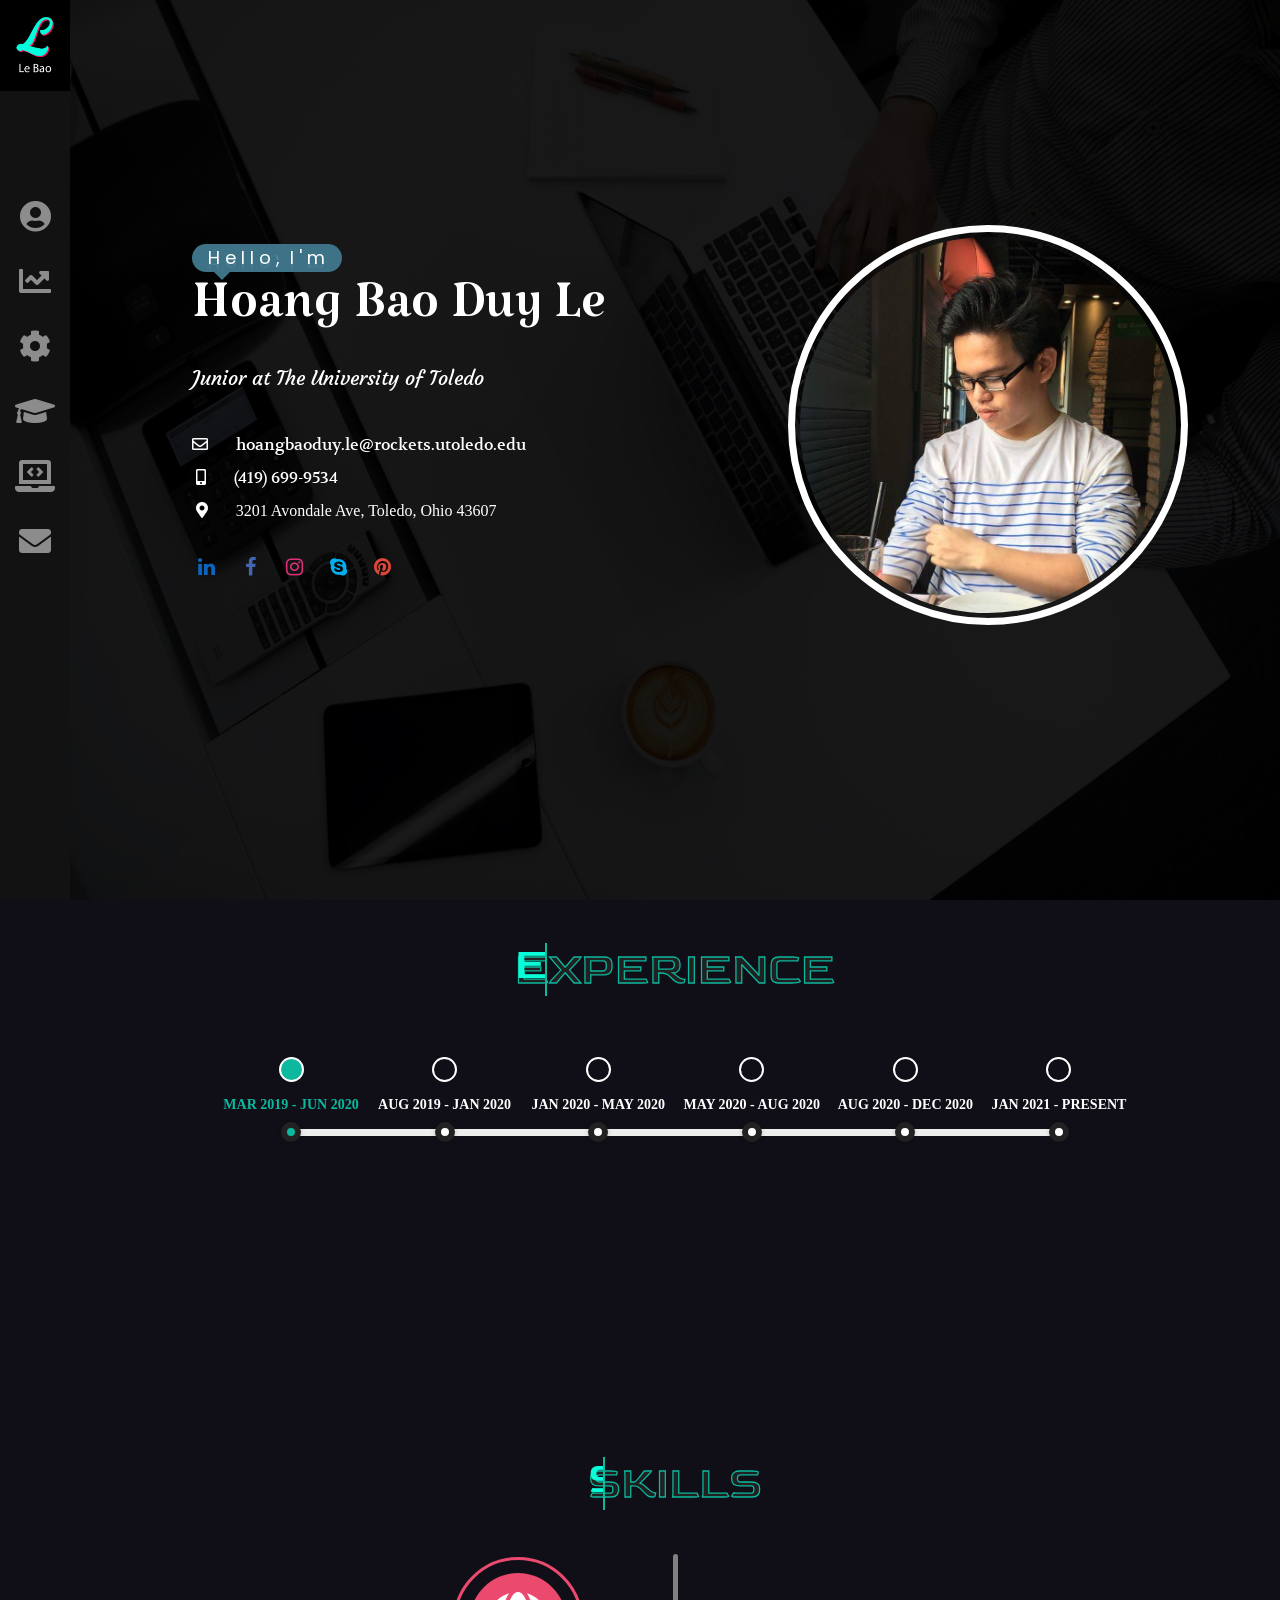
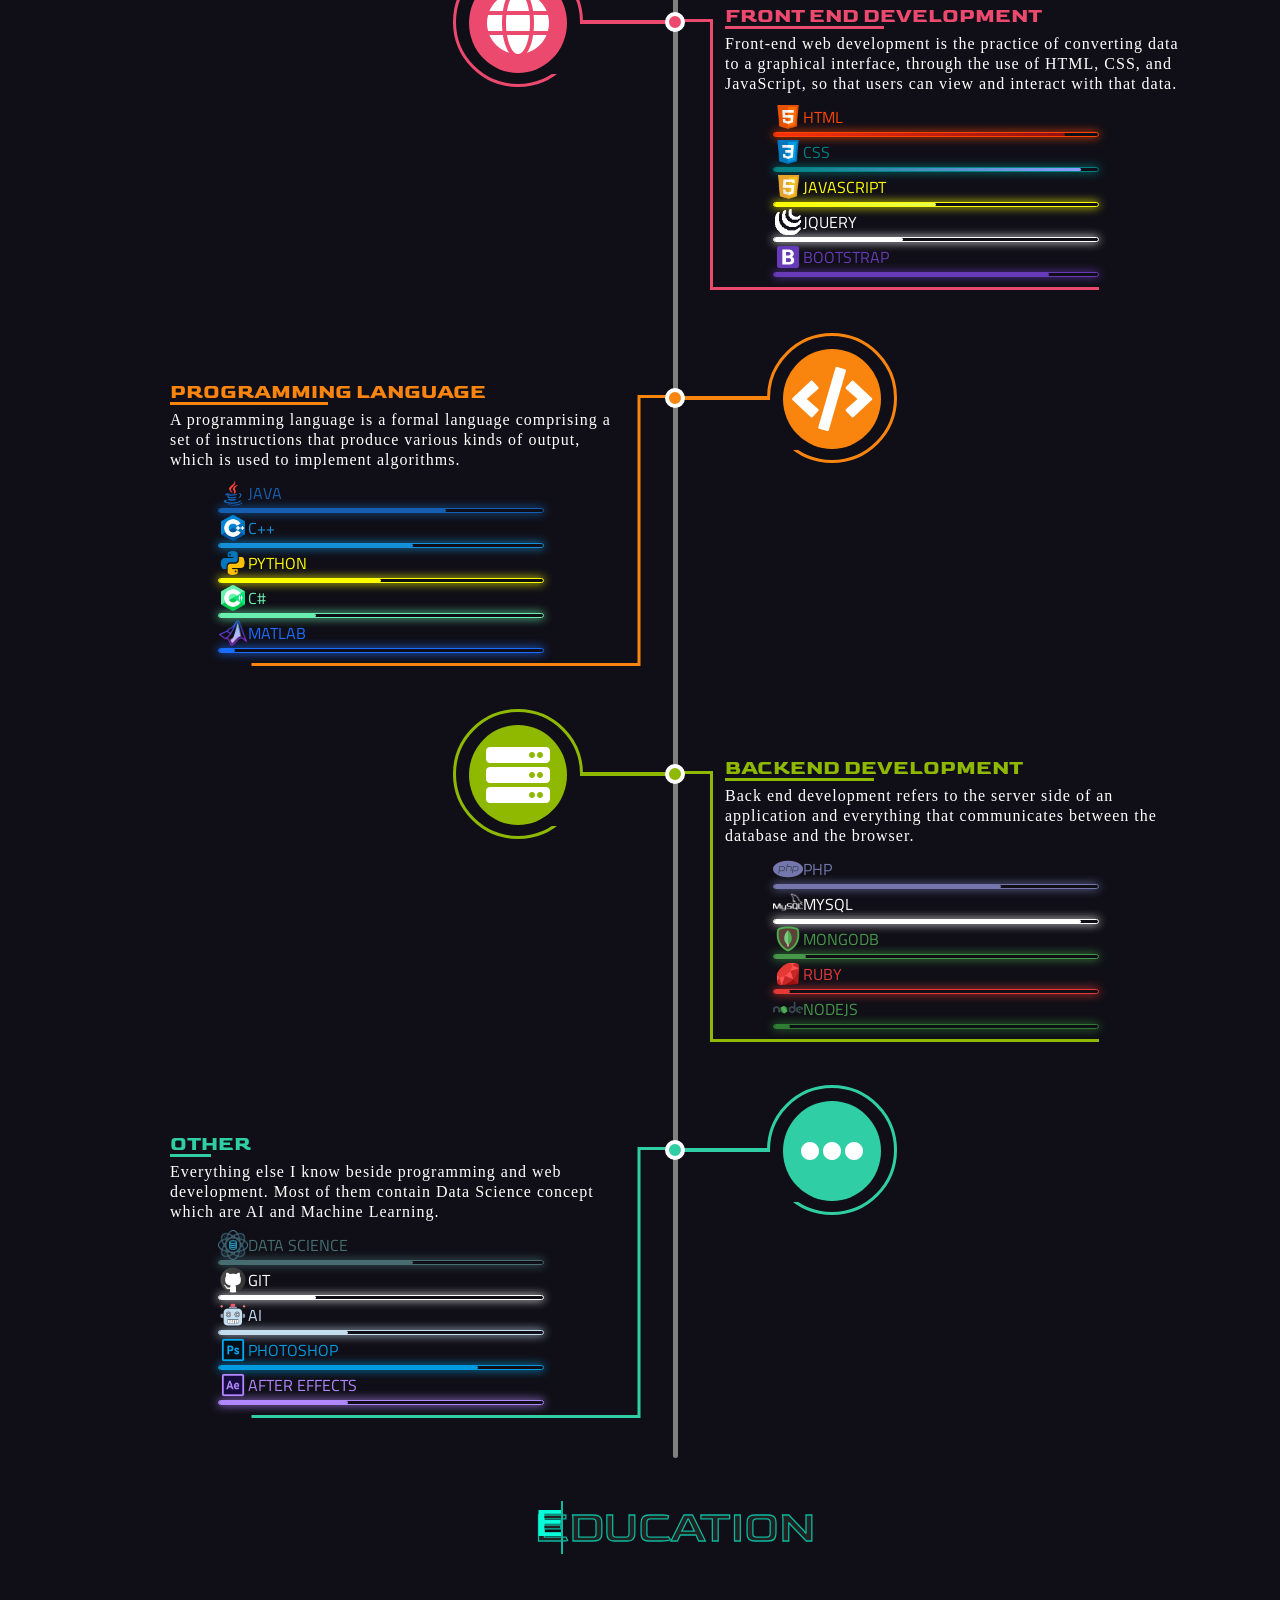
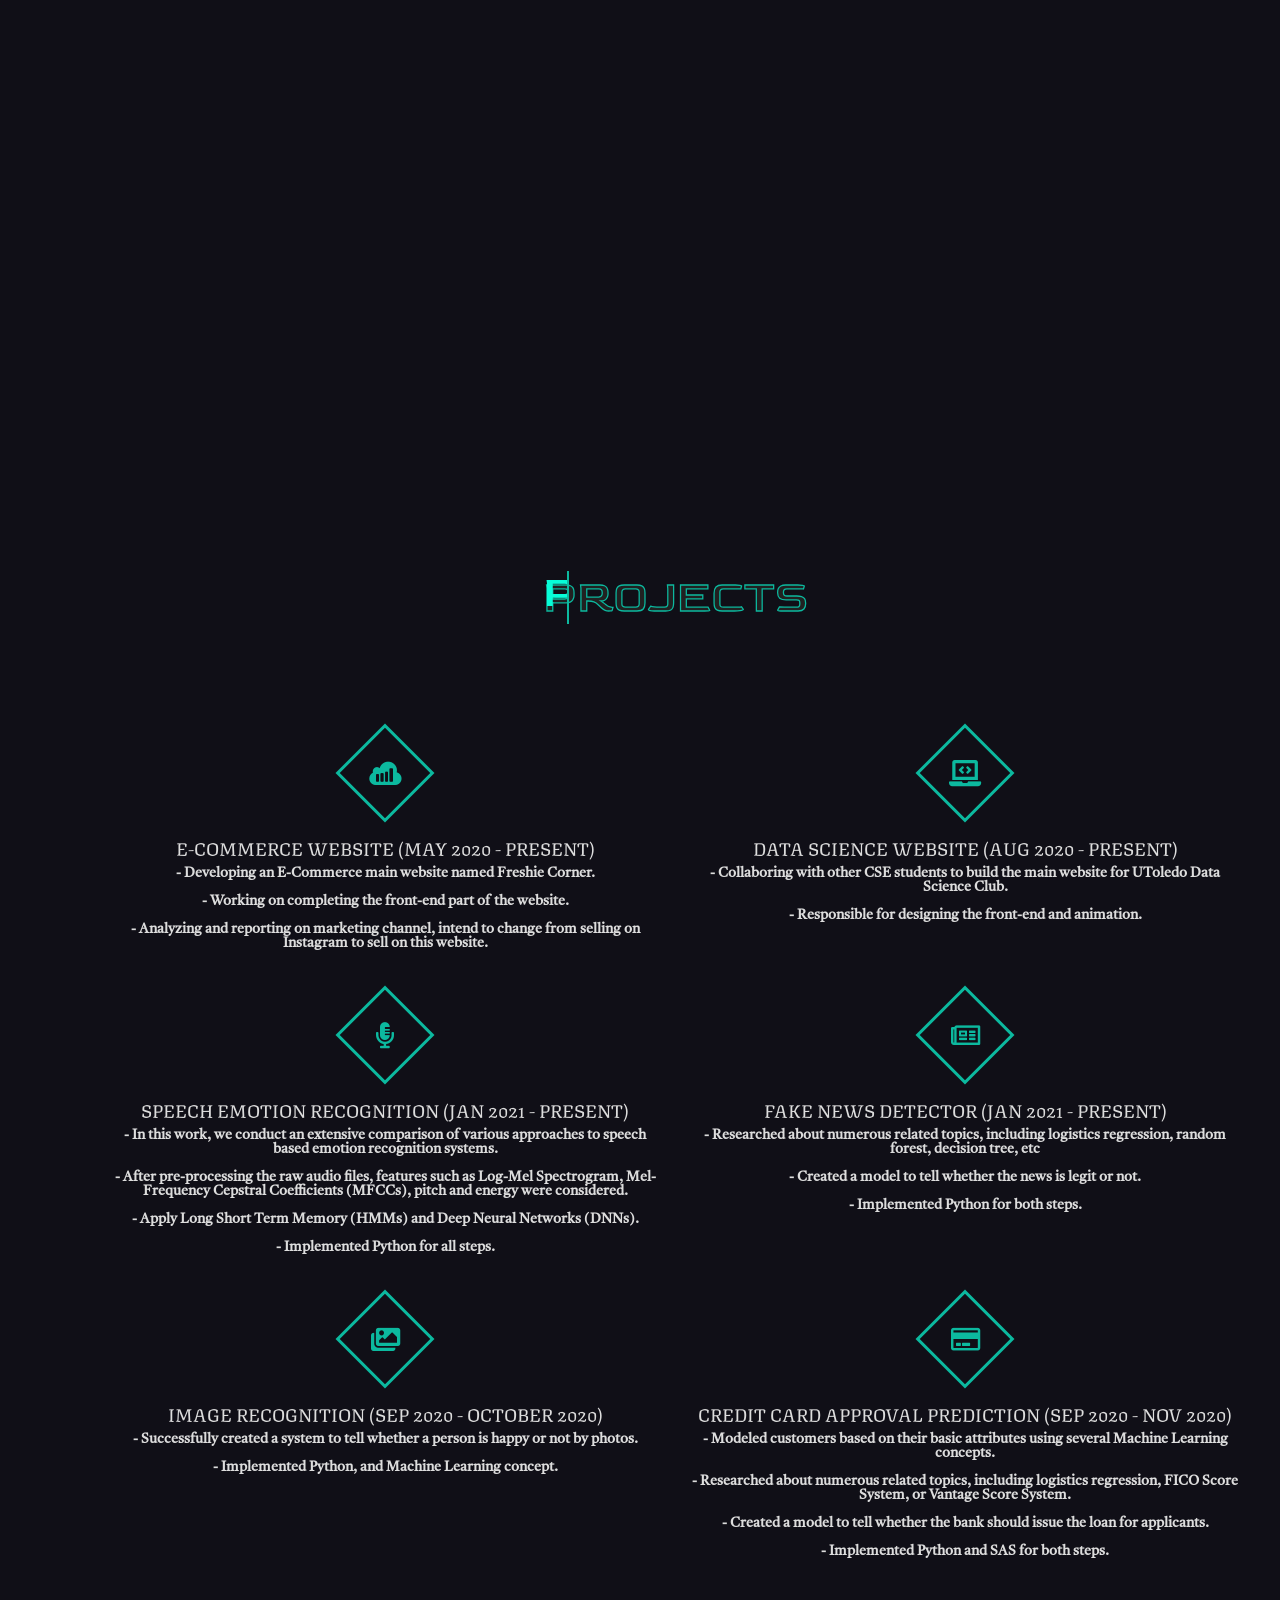
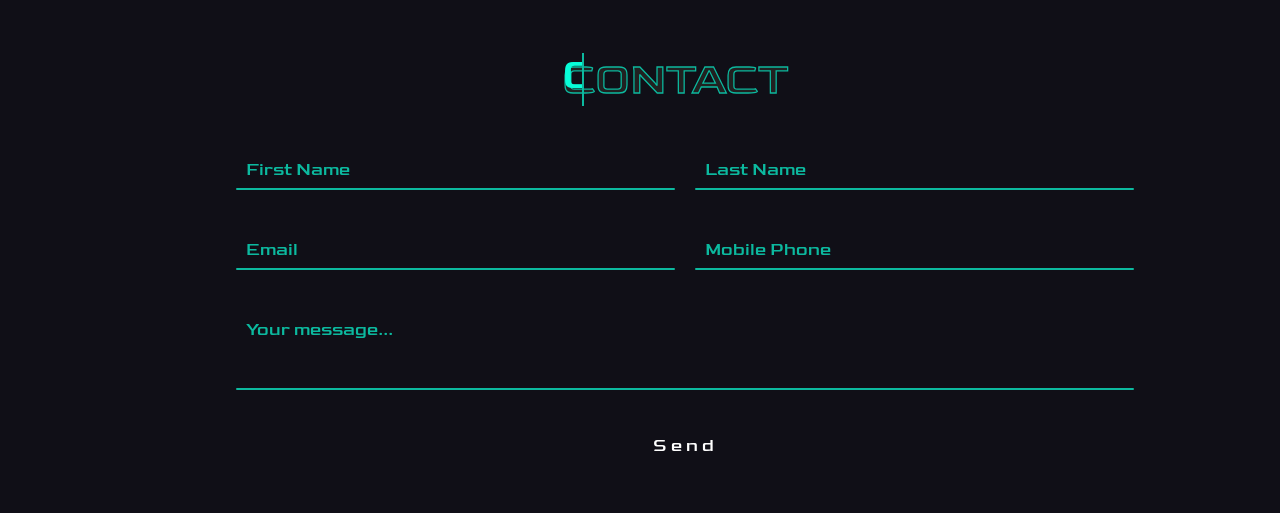
==== commit 34efe280: "Add files via upload" ====
--- a/about.html
+++ b/about.html
@@ -496,8 +496,7 @@
                                     - Help students with their homework and monthly project given by the professor. <br>
                                     <br>
                                     - Teach first-year students to help them expand their knowledge about
-                                    programming
-                                </p>
+                                    programming</p>
                             </section>
 
                             <section class="fourth-section">
@@ -528,23 +527,15 @@
                             </section>
 
                             <section class="sixth-section">
-                                <span><img src="assets/images/education_section/nysus.png" alt="" width="200"
-                                        height="110"></span>
+                                <span><i class="fas fa-building"></i></span>
 
                                 <h2>System Software Developer</h2>
-                                <p>- Maintain and update (mainly web-based) manufacturing software systems related to:
-                                    just-in-time manufacturing execution system (MES),
-                                    data collection systems, and web-based administrative applications. Many involving
-                                    integration to PLCs. <br></br>
-                                    - Participate in design efforts related to new system projects and support the
-                                    implementation and ongoing use of these applications.<br></br>
-                                    - Support existing applications using tools developed and MS SQL Server Management
-                                    Studio.<br></br>
-                                    - Ensure the reliability and accuracy of all systems implemented at Nysus
-                                    Solutions.<br></br>
-                                    - Work with the Lead Application Architect to design and deploy a robust
-                                    architecture that will facilitate growth of new applications being developed and
-                                    deployed.</p>
+                                <p>- Maintain and update (mainly web-based) manufacturing software systems related to: just-in-time manufacturing execution system (MES), 
+                                    data collection systems, and web-based administrative applications. Many involving integration to PLCs. <br></br>
+                                    - Participate in design efforts related to new system projects and support the implementation and ongoing use of these applications.<br></br>
+                                    - Support existing applications using tools developed and MS SQL Server Management Studio.<br></br>
+                                    - Ensure the reliability and accuracy of all systems implemented at Nysus Solutions.<br></br>
+                                    - Work with the Lead Application Architect to design and deploy a robust architecture that will facilitate growth of new applications being developed and deployed.</p>
                             </section>
                         </div>
                     </div>
@@ -554,7 +545,7 @@
                 <h1 class=" text-center">
                     <span data-text="SKILLS" id="header" class="text-center">SKILLS</span>
                 </h1>
-
+                
                 <div class="container my-5">
                     <div class="row">
                         <div class="col-md-12">
@@ -564,61 +555,59 @@
                                     <div class="timeline-content">
                                         <h3 class="title title-web">Front End Development</h3>
                                         <p class="skill-description mb-2">
-                                            Front-end web development is the practice of converting data to a graphical
-                                            interface, through the use of HTML, CSS, and JavaScript, so that users can
-                                            view and interact with that data.
+                                            Front-end web development is the practice of converting data to a graphical interface, through the use of HTML, CSS, and JavaScript, so that users can view and interact with that data.
                                         </p>
-
+                                        
                                         <div id="html" class="pl-5">
                                             <div class="d-flex skill-item">
                                                 <img src="assets/images/icon/html.png" alt="">
                                                 <p id="html-text">HTML</p>
                                             </div>
-
+    
                                             <div id="html-bar">
                                                 <div id="html-finished-bar"></div>
                                             </div>
                                         </div>
-
+    
                                         <div id="css" class="pl-5">
                                             <div class="d-flex skill-item">
                                                 <img src="assets/images/icon/css.png" alt="">
                                                 <p id="css-text">CSS</p>
                                             </div>
-
+    
                                             <div id="css-bar">
                                                 <div id="css-finished-bar"></div>
                                             </div>
                                         </div>
-
+    
                                         <div id="javascript" class="pl-5">
                                             <div class="d-flex skill-item">
                                                 <img src="assets/images/icon/js.png" alt="">
                                                 <p id="js-text">JAVASCRIPT</p>
                                             </div>
-
+    
                                             <div id="js-bar">
                                                 <div id="js-finished-bar"></div>
                                             </div>
                                         </div>
-
+    
                                         <div id="jquery" class="pl-5">
                                             <div class="d-flex skill-item">
                                                 <img src="assets/images/icon/jquery.png" alt="">
                                                 <p id="jquery-text">JQUERY</p>
                                             </div>
-
+    
                                             <div id="jquery-bar">
                                                 <div id="jquery-finished-bar"></div>
                                             </div>
                                         </div>
-
+    
                                         <div id="bootstrap" class="pl-5">
                                             <div class="d-flex skill-item">
                                                 <img src="assets/images/icon/bootstrap.png" alt="">
                                                 <p id="bootstrap-text">BOOTSTRAP</p>
                                             </div>
-
+    
                                             <div id="bootstrap-bar">
                                                 <div id="bootstrap-finished-bar"></div>
                                             </div>
@@ -630,49 +619,48 @@
                                     <div class="timeline-content">
                                         <h3 class="title title-program">Programming Language</h3>
                                         <p class="skill-description mb-2">
-                                            A programming language is a formal language comprising a set of instructions
-                                            that produce various kinds of output, which is used to implement algorithms.
-                                        </p>
+                                            A programming language is a formal language comprising a set of instructions that produce various kinds of output, which is used to implement algorithms. 
+                                            </p>
 
                                         <div id="java" class="pl-5">
                                             <div class="d-flex skill-item">
                                                 <img src="assets/images/icon/java.png" alt="">
                                                 <p id="java-text">Java</p>
                                             </div>
-
+    
                                             <div id="java-bar">
                                                 <div id="java-finished-bar"></div>
                                             </div>
                                         </div>
-
+    
                                         <div id="cpp" class="pl-5">
                                             <div class="d-flex skill-item">
                                                 <img src="assets/images/icon/c++.png" alt="">
                                                 <p id="cpp-text">C++</p>
                                             </div>
-
+    
                                             <div id="cpp-bar">
                                                 <div id="cpp-finished-bar"></div>
                                             </div>
                                         </div>
-
+    
                                         <div id="python" class="pl-5">
                                             <div class="d-flex skill-item">
                                                 <img src="assets/images/icon/python.png" alt="">
                                                 <p id="python-text">PYTHON</p>
                                             </div>
-
+    
                                             <div id="python-bar">
                                                 <div id="python-finished-bar"></div>
                                             </div>
                                         </div>
-
+    
                                         <div id="c_sharp" class="pl-5">
                                             <div class="d-flex skill-item">
                                                 <img src="assets/images/icon/c_sharp.png" alt="">
                                                 <p id="c_sharp-text">C#</p>
                                             </div>
-
+    
                                             <div id="c_sharp-bar">
                                                 <div id="c_sharp-finished-bar"></div>
                                             </div>
@@ -683,7 +671,7 @@
                                                 <img src="assets/images/icon/matlab.png" alt="">
                                                 <p id="matlab-text">MATLAB</p>
                                             </div>
-
+    
                                             <div id="matlab-bar">
                                                 <div id="matlab-finished-bar"></div>
                                             </div>
@@ -695,49 +683,48 @@
                                     <div class="timeline-content">
                                         <h3 class="title title-backend">Backend Development</h3>
                                         <p class="skill-description mb-2">
-                                            Back end development refers to the server side of an application and
-                                            everything that communicates between the database and the browser.
-                                        </p>
+                                            Back end development refers to the server side of an application and everything that communicates between the database and the browser.
+                                            </p>
 
                                         <div id="php" class="pl-5">
                                             <div class="d-flex skill-item">
                                                 <img src="assets/images/icon/php.png" alt="">
                                                 <p id="php-text">PHP</p>
                                             </div>
-
+    
                                             <div id="php-bar">
                                                 <div id="php-finished-bar"></div>
                                             </div>
                                         </div>
-
+    
                                         <div id="sql" class="pl-5">
                                             <div class="d-flex skill-item">
                                                 <img src="assets/images/icon/sql.png" alt="">
                                                 <p id="sql-text">MySQL</p>
                                             </div>
-
+    
                                             <div id="sql-bar">
                                                 <div id="sql-finished-bar"></div>
                                             </div>
                                         </div>
-
+    
                                         <div id="mongoDB" class="pl-5">
                                             <div class="d-flex skill-item">
                                                 <img src="assets/images/icon/mongoDB.png" alt="">
                                                 <p id="mongoDB-text">MongoDB</p>
                                             </div>
-
+    
                                             <div id="mongoDB-bar">
                                                 <div id="mongoDB-finished-bar"></div>
                                             </div>
-                                        </div>
+                                        </div>                                        
 
                                         <div id="ruby" class="pl-5">
                                             <div class="d-flex skill-item">
                                                 <img src="assets/images/icon/ruby.png" alt="">
                                                 <p id="ruby-text">Ruby</p>
                                             </div>
-
+    
                                             <div id="ruby-bar">
                                                 <div id="ruby-finished-bar"></div>
                                             </div>
@@ -748,7 +735,7 @@
                                                 <img src="assets/images/icon/node.png" alt="">
                                                 <p id="mongoDB-text">NodeJS</p>
                                             </div>
-
+    
                                             <div id="node-bar">
                                                 <div id="node-finished-bar"></div>
                                             </div>
@@ -760,8 +747,7 @@
                                     <div class="timeline-content">
                                         <h3 class="title title-other">Other</h3>
                                         <p class="skill-description mb-2">
-                                            Everything else I know beside programming and web development. Most of them
-                                            contain Data Science concept which are AI and Machine Learning.
+                                            Everything else I know beside programming and web development. Most of them contain Data Science concept which are AI and Machine Learning.
                                         </p>
 
                                         <div id="datascience" class="pl-5">
@@ -769,51 +755,51 @@
                                                 <img src="assets/images/icon/datascience.png" alt="">
                                                 <p id="datascience-text">Data Science</p>
                                             </div>
-
+    
                                             <div id="datascience-bar">
                                                 <div id="datascience-finished-bar"></div>
                                             </div>
                                         </div>
-
+    
                                         <div id="git" class="pl-5">
                                             <div class="d-flex skill-item">
                                                 <img src="assets/images/icon/git.png" alt="">
                                                 <p id="git-text">Git</p>
                                             </div>
-
+    
                                             <div id="git-bar">
                                                 <div id="git-finished-bar"></div>
                                             </div>
                                         </div>
-
+    
                                         <div id="AI" class="pl-5">
                                             <div class="d-flex skill-item">
                                                 <img src="assets/images/icon/AI.png" alt="">
                                                 <p id="AI-text">AI</p>
                                             </div>
-
+    
                                             <div id="AI-bar">
                                                 <div id="AI-finished-bar"></div>
                                             </div>
                                         </div>
-
+    
                                         <div id="photoshop" class="pl-5">
                                             <div class="d-flex skill-item">
                                                 <img src="assets/images/icon/photoshop.png" alt="">
                                                 <p id="photoshop-text">Photoshop</p>
                                             </div>
-
+    
                                             <div id="photoshop-bar">
                                                 <div id="photoshop-finished-bar"></div>
                                             </div>
                                         </div>
-
+    
                                         <div id="ae" class="pl-5">
                                             <div class="d-flex skill-item">
                                                 <img src="assets/images/icon/ae.png" alt="">
                                                 <p id="ae-text">After Effects</p>
                                             </div>
-
+    
                                             <div id="ae-bar">
                                                 <div id="ae-finished-bar"></div>
                                             </div>
@@ -872,14 +858,10 @@
                                         </div>
 
                                         <div class="icons-container">
-                                            <a href="https://www.linkedin.com/in/hoang-bao-duy-le/"
-                                                class="icon text-primary"><i class="fab fa-linkedin-in"></i></a>
-                                            <a href="https://www.instagram.com/mabulee/" class="icon text-danger"><i
-                                                    class="fab fa-instagram"></i></a>
-                                            <a href="https://www.facebook.com/baoduy2408" class="icon text-info"><i
-                                                    class="fab fa-facebook-f"></i></a>
-                                            <a href="https://github.com/lehoangbaoduy" class="icon text-dark"><i
-                                                    class="fab fa-github"></i></a>
+                                            <a href="https://www.linkedin.com/in/hoang-bao-duy-le/" class="icon text-primary"><i class="fab fa-linkedin-in"></i></a>
+                                            <a href="https://www.instagram.com/mabulee/" class="icon text-danger"><i class="fab fa-instagram"></i></a>
+                                            <a href="https://www.facebook.com/baoduy2408" class="icon text-info"><i class="fab fa-facebook-f"></i></a>
+                                            <a href="https://github.com/lehoangbaoduy" class="icon text-dark"><i class="fab fa-github"></i></a>                                        
                                         </div>
 
                                         <div class="buttons-wrapper">
@@ -951,14 +933,10 @@
                                         </div>
 
                                         <div class="icons-container">
-                                            <a href="https://www.linkedin.com/in/hoang-bao-duy-le/"
-                                                class="icon text-primary"><i class="fab fa-linkedin-in"></i></a>
-                                            <a href="https://www.instagram.com/mabulee/" class="icon text-danger"><i
-                                                    class="fab fa-instagram"></i></a>
-                                            <a href="https://www.facebook.com/baoduy2408" class="icon text-info"><i
-                                                    class="fab fa-facebook-f"></i></a>
-                                            <a href="https://github.com/lehoangbaoduy" class="icon text-dark"><i
-                                                    class="fab fa-github"></i></a>
+                                            <a href="https://www.linkedin.com/in/hoang-bao-duy-le/" class="icon text-primary"><i class="fab fa-linkedin-in"></i></a>
+                                            <a href="https://www.instagram.com/mabulee/" class="icon text-danger"><i class="fab fa-instagram"></i></a>
+                                            <a href="https://www.facebook.com/baoduy2408" class="icon text-info"><i class="fab fa-facebook-f"></i></a>
+                                            <a href="https://github.com/lehoangbaoduy" class="icon text-dark"><i class="fab fa-github"></i></a>
                                         </div>
 
                                         <div class="buttons-wrapper">
@@ -1033,6 +1011,42 @@
                                         - Collaboring with other CSE students to build the main website for UToledo Data
                                         Science Club. <br> <br>
                                         - Responsible for designing the front-end and animation.
+                                    </div>
+                                </div>                                
+
+                                <div class="project-box">
+                                    <div class="project-icon">
+                                        <i class="fas fa-microphone-alt"></i>
+                                    </div>
+
+                                    <div class="project-title">
+                                        Speech Emotion Recognition (Jan 2021 - Present)
+                                    </div>
+
+                                    <div class="project-description">
+                                        - In this work, we conduct an extensive comparison of various approaches to speech based 
+                                        emotion recognition systems. <br> <br>
+                                        - After pre-processing the raw audio files, features such as Log-Mel Spectrogram, 
+                                        Mel-Frequency Cepstral Coefficients (MFCCs), pitch and energy were considered. <br> <br>
+                                        - Apply Long Short Term Memory (HMMs) and Deep Neural Networks (DNNs). <br> <br>
+                                        - Implemented Python for all steps.
+                                    </div>
+                                </div>
+
+                                <div class="project-box" id="credit">
+                                    <div class="project-icon">
+                                        <i class="far fa-newspaper"></i>
+                                    </div>
+
+                                    <div class="project-title">
+                                        Fake News Detector (Jan 2021 - Present)
+                                    </div>
+
+                                    <div class="project-description">
+                                        - Researched about numerous related topics, including logistics regression, 
+                                        random forest, decision tree, etc <br> <br>
+                                        - Created a model to tell whether the news is legit or not. <br> <br>
+                                        - Implemented Python for both steps.
                                     </div>
                                 </div>
 
@@ -1053,7 +1067,6 @@
                                             to change from
                                             selling on
                                             Instagram to sell on this website.</span>
-
                                     </div>
                                 </div>
 
@@ -1070,9 +1083,7 @@
                                         - Modeled customers based on their basic attributes using several Machine
                                         Learning concepts. <br> <br>
                                         - Researched about numerous related topics, including logistics regression, FICO
-                                        Score System,
-                                        or Vantage
-                                        Score System. <br> <br>
+                                        Score System, or Vantage Score System. <br> <br>
                                         - Created a model to tell whether the bank should issue the loan for
                                         applicants. <br> <br>
                                         - Implemented Python and SAS for both steps.
@@ -1091,8 +1102,7 @@
 
                 <div class="contact-content" data-aos="fade-left">
                     <div class="contact-container">
-                        <form action="https://formspree.io/f/mrgojkvl" method="POST" id="contact-form"
-                            autocomplete="off">
+                        <form action="https://formspree.io/f/mrgojkvl" method="POST" id="contact-form" autocomplete="off">
                             <div class="row">
                                 <div class="col">
                                     <div class="inputBox">
@@ -1109,7 +1119,7 @@
                                     </div>
                                 </div>
                             </div>
-
+    
                             <div class="row">
                                 <div class="col">
                                     <div class="inputBox">
@@ -1126,18 +1136,17 @@
                                     </div>
                                 </div>
                             </div>
-
+    
                             <div class="row">
                                 <div class="col">
                                     <div class="inputBox textarea">
-                                        <textarea required="required" rows="10" name="message"
-                                            id="inputMessage"></textarea>
+                                        <textarea required="required" rows="10" name="message" id="inputMessage"></textarea>
                                         <span class="contact-text">Your message...</span>
                                         <span class="contact-line"></span>
                                     </div>
                                 </div>
                             </div>
-
+    
                             <div class="row">
                                 <div class="col">
                                     <button id="my-form-button" href="#">
@@ -1155,7 +1164,7 @@
                                     <p id="my-form-status"></p>
                                 </div>
                             </div>
-                        </form>
+                        </form>                        
                     </div>
                 </div>
             </section>
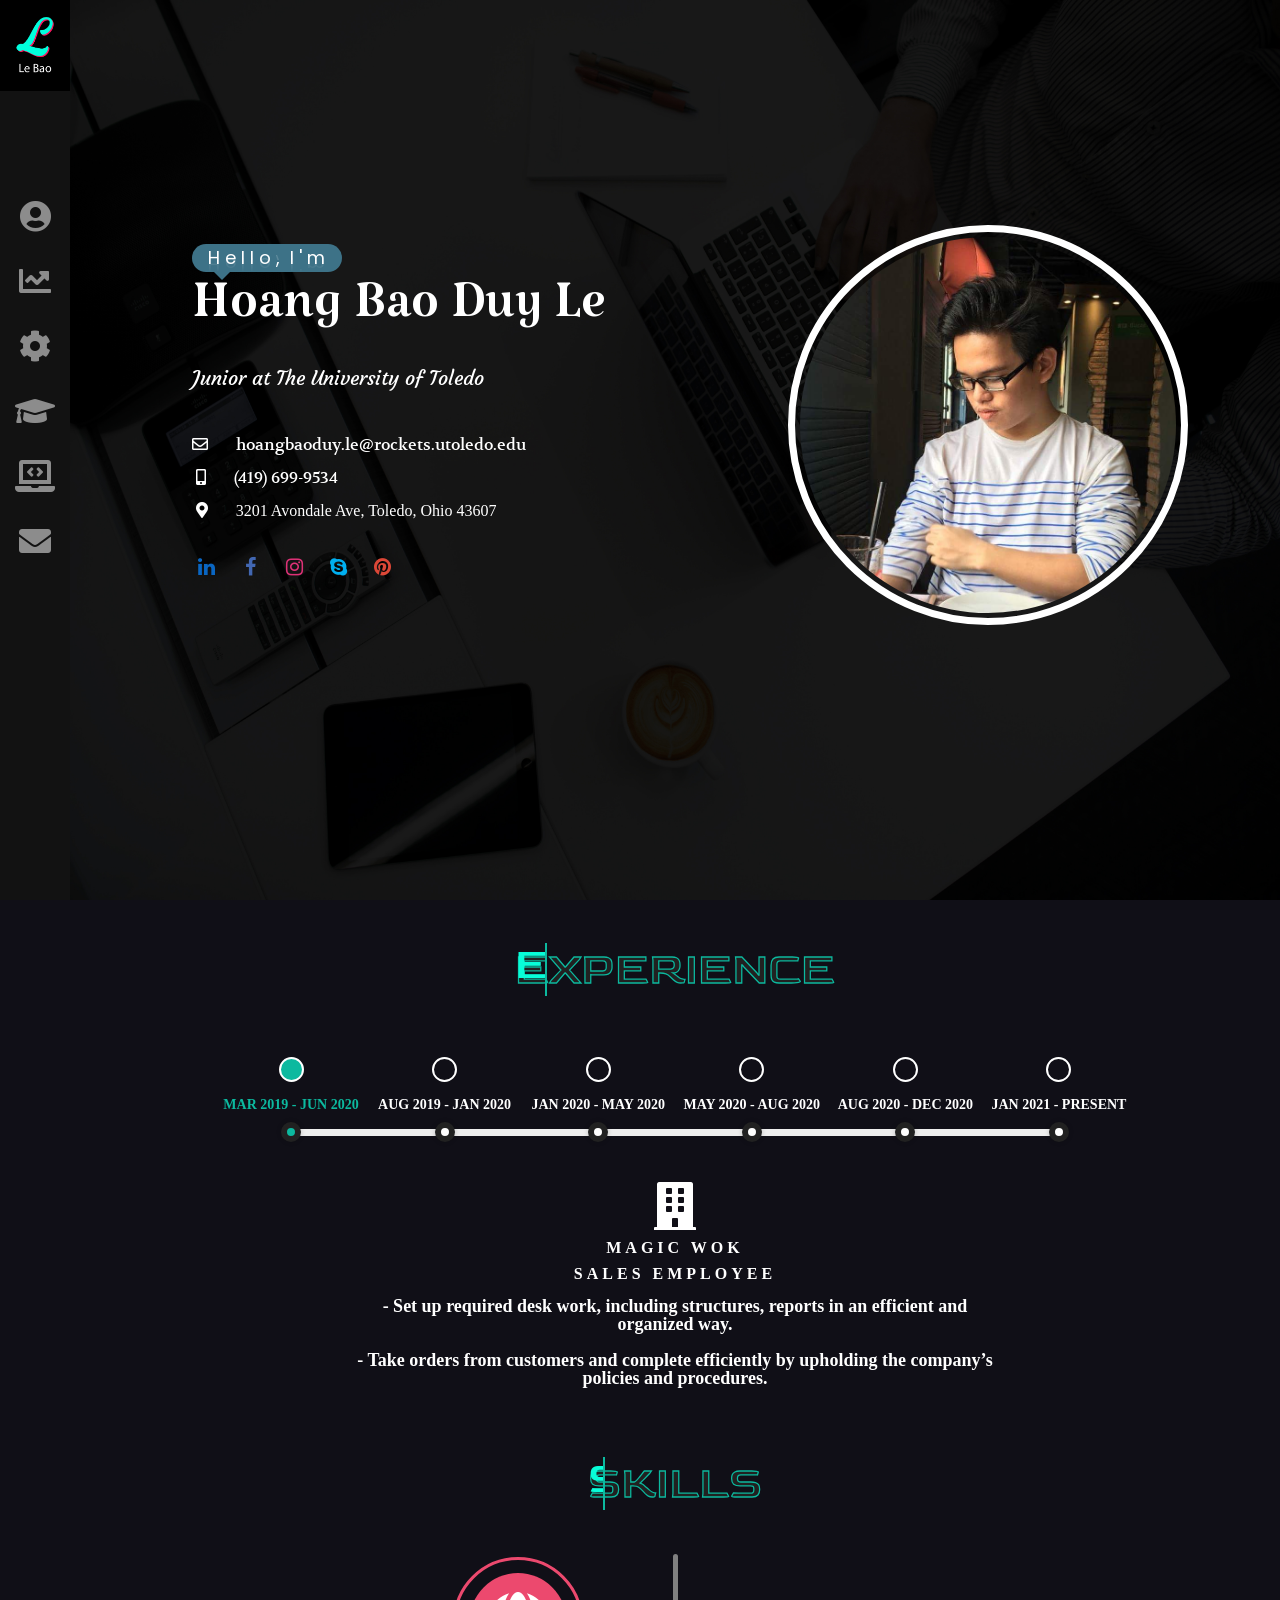
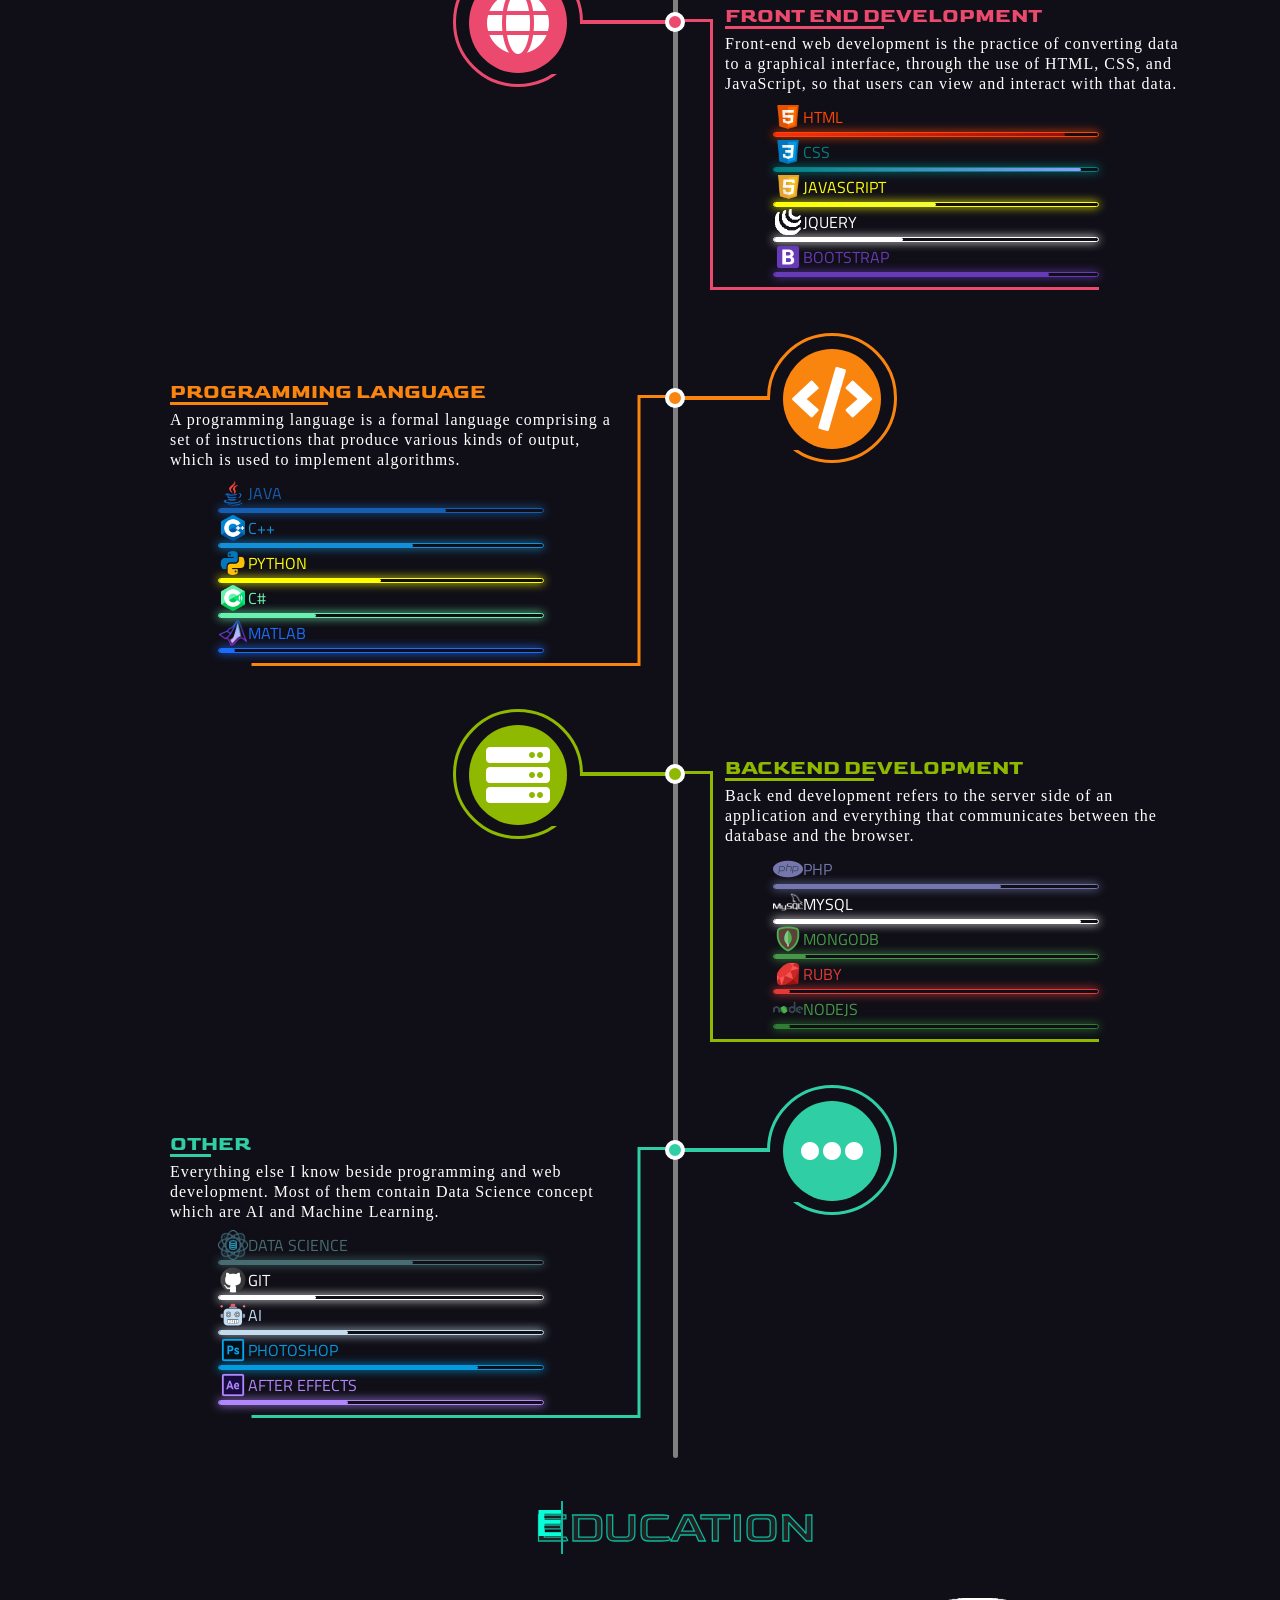
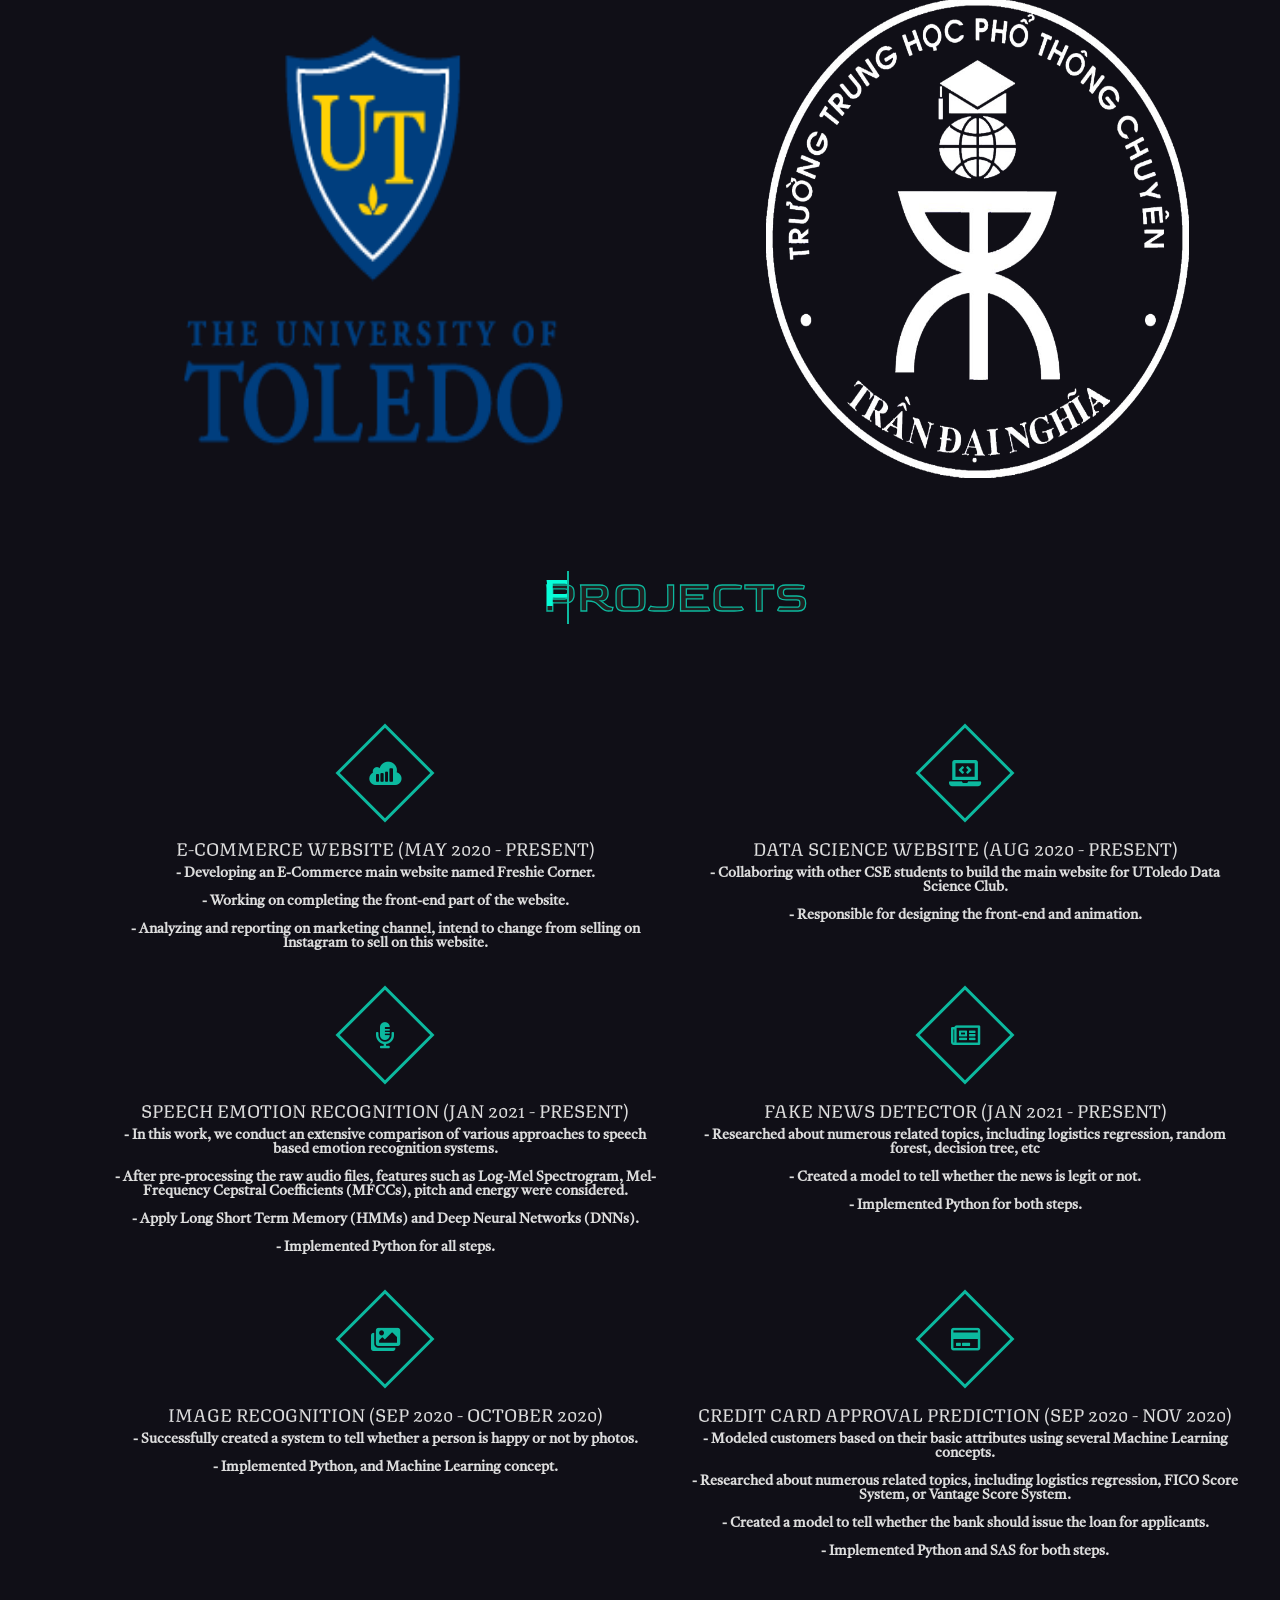
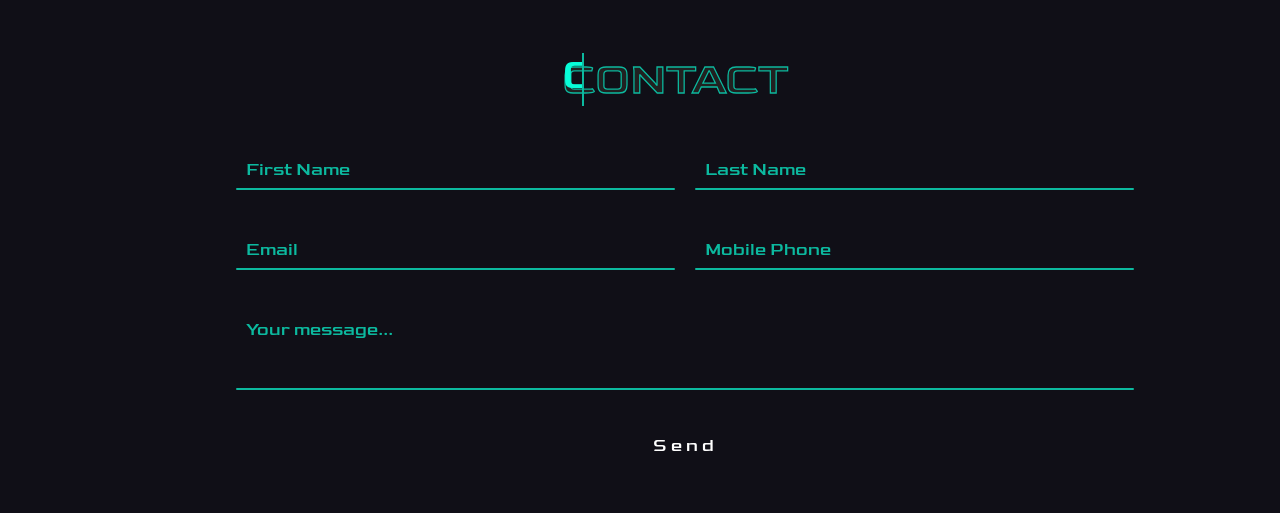
==== commit 8f5d76b3: "Change All" ====
--- a/about.html
+++ b/about.html
@@ -1,1205 +1,1205 @@
-<!DOCTYPE html>
-<html lang="en">
-
-<head>
-    <meta charset="UTF-8">
-    <meta name="viewport" content="width=device-width, initial-scale=1.0">
-
-    <!-- Bootstrap CSS -->
-    <link rel="stylesheet" href="https://stackpath.bootstrapcdn.com/bootstrap/4.1.3/css/bootstrap.min.css"
-        integrity="sha384-MCw98/SFnGE8fJT3GXwEOngsV7Zt27NXFoaoApmYm81iuXoPkFOJwJ8ERdknLPMO" crossorigin="anonymous">
-
-    <!--Font Awesome CSS-->
-    <link rel="stylesheet" href="https://cdnjs.cloudflare.com/ajax/libs/font-awesome/4.7.0/css/font-awesome.min.css">
-    <link rel="stylesheet" href="https://use.fontawesome.com/releases/v5.3.1/css/all.css">
-    <link href="/your-path-to-fontawesome/css/fontawesome.css" rel="stylesheet">
-    <link href="/your-path-to-fontawesome/css/brands.css" rel="stylesheet">
-    <link href="/your-path-to-fontawesome/css/solid.css" rel="stylesheet">
-
-    <!--AOS Link-->
-    <link rel="stylesheet" href="aos-by-red.css">
-    <link rel="stylesheet" href="https://unpkg.com/aos@next/dist/aos.css" />
-
-    <!--Icon on top-->
-    <link rel="icon" href="assets/images/logo_top.png" />
-
-    <!--Google Font-->
-    <link rel="preconnect" href="https://fonts.gstatic.com">
-    <link href="https://fonts.googleapis.com/css2?family=Montserrat:wght@700&display=swap" rel="stylesheet">
-    <link rel="preconnect" href="https://fonts.gstatic.com">
-    <link href="https://fonts.googleapis.com/css2?family=Catamaran:wght@800&display=swap" rel="stylesheet">
-    <link rel="preconnect" href="https://fonts.gstatic.com">
-    <link href="https://fonts.googleapis.com/css2?family=Titillium+Web:wght@700&display=swap" rel="stylesheet">
-    <link rel="preconnect" href="https://fonts.gstatic.com">
-    <link href="https://fonts.googleapis.com/css2?family=Goldman:wght@700&display=swap" rel="stylesheet">
-    <link rel="preconnect" href="https://fonts.gstatic.com">
-    <link href="https://fonts.googleapis.com/css2?family=Caveat&display=swap" rel="stylesheet">
-    <link rel="preconnect" href="https://fonts.gstatic.com">
-    <link href="https://fonts.googleapis.com/css2?family=Castoro:ital@1&display=swap" rel="stylesheet">
-    <link rel="preconnect" href="https://fonts.gstatic.com">
-    <link href="https://fonts.googleapis.com/css2?family=Texturina:wght@300&display=swap" rel="stylesheet">
-    <link rel="preconnect" href="https://fonts.gstatic.com">
-    <link href="https://fonts.googleapis.com/css2?family=Goldman&display=swap" rel="stylesheet">
-    <link rel="preconnect" href="https://fonts.gstatic.com">
-    <link href="https://fonts.googleapis.com/css2?family=Playfair+Display&display=swap" rel="stylesheet">
-    <link rel="preconnect" href="https://fonts.gstatic.com">
-    <link href="https://fonts.googleapis.com/css2?family=Poppins&display=swap" rel="stylesheet">
-    <link rel="preconnect" href="https://fonts.gstatic.com">
-    <link href="https://fonts.googleapis.com/css2?family=Courgette&display=swap" rel="stylesheet">
-    <link rel="preconnect" href="https://fonts.gstatic.com">
-    <link href="https://fonts.googleapis.com/css2?family=Volkhov&display=swap" rel="stylesheet">
-    <link rel="preconnect" href="https://fonts.gstatic.com">
-    <link href="https://fonts.googleapis.com/css2?family=Katibeh&display=swap" rel="stylesheet">
-
-
-
-    <!--Custom CSS-->
-    <link rel="stylesheet" href="styles/reset.css">
-    <link rel="stylesheet" href="styles/about-section.css">
-    <link rel="stylesheet" href="styles/experience-section.css">
-    <link rel="stylesheet" href="styles/skill-section.css">
-    <link rel="stylesheet" href="styles/education-section.css">
-    <link rel="stylesheet" href="styles/project-section.css">
-    <link rel="stylesheet" href="styles/contact-section.css">
-    <link rel="stylesheet" href="styles/resume-section.css">
-    <link rel="stylesheet" href="styles/all.css">
-    <link rel="stylesheet" href="styles/wavy.css">
-    <link rel="stylesheet" href="styles/nav.css">
-    <link rel="stylesheet" href="styles/transition.css">
-    <link rel="stylesheet" href="styles/preloader.css">
-
-    <title>Hoang Bao Duy Le</title>
-</head>
-
-<body>
-    <div class="preloader">
-        <div id="loader-container">
-            <div class="loader-div">
-                <div class="loader-div">
-                    <div class="loader-div">
-                        <div class="loader-div"></div>
-                    </div>
-                </div>
-            </div>
-        </div>
-    </div>
-
-
-    <!-- <div class="transition transition-2 is-active"></div> -->
-
-    <!--Navigation-->
-    <nav id="vertical">
-        <div class="container-fluid">
-            <div class="row">
-                <!-- sidebar -->
-                <div class="pl-0 pr-0 justify-content-center">
-                    <img style="cursor: pointer;" onclick="goTop()" src="assets/images/logo.png" alt="">
-
-                    <div class="navbar-item text-center">
-                        <ul class="navbar-nav flex-column nav-icon">
-                            <li class="nav-item">
-                                <span>
-                                    <i id="about-icon" class="fas fa-user-circle fa-2x"></i>
-                                </span>
-
-                                <span onclick="aboutSection()">
-                                    <a style="cursor: pointer;" class="about-link nav-a" href="index.html">ABOUT</a>
-                                    </a>
-                                </span>
-                            </li>
-
-                            <li class="nav-item">
-                                <span>
-                                    <i id="experience-icon" class="fas fa-chart-line fa-2x"></i>
-                                </span>
-
-                                <span onclick="experienceSection()">
-                                    <a style="cursor: pointer;" class="experience-link nav-a" href="experience.html">
-                                        EXPERIENCE
-                                    </a>
-                                </span>
-                            </li>
-
-                            <li class="nav-item">
-                                <span>
-                                    <i id="skill-icon" class="fas fa-cog fa-2x"></i>
-                                </span>
-
-                                <span onclick="skillSection()">
-                                    <a style="cursor: pointer;" class="skill-link nav-a" href="skill.html">SKILL
-                                    </a>
-                                </span>
-
-                            </li>
-
-                            <li class="nav-item">
-                                <span>
-                                    <i id="education-icon" class="fas fa-graduation-cap fa-2x"></i>
-                                </span>
-
-                                <span onclick="educationSection()">
-                                    <a style="cursor: pointer;" class="education-link nav-a"
-                                        href="education.html">EDUCATION
-                                    </a>
-                                </span>
-                            </li>
-
-                            <li class="nav-item">
-                                <span>
-                                    <i id="project-icon" class="fas fa-laptop-code fa-2x"></i>
-                                </span>
-
-                                <span onclick="projectSection()">
-                                    <a style="cursor: pointer;" class="project-link nav-a" href="project.html">PROJECTS
-                                    </a>
-                                </span>
-                            </li>
-
-                            <li class="nav-item">
-                                <span>
-                                    <i id="contact-icon" class="fas fa-envelope fa-2x"></i>
-                                </span>
-
-                                <span onclick="contactSection()">
-                                    <a style="cursor: pointer;" class="contact-link nav-a" href="contact.html">CONTACT
-                                    </a>
-                                </span>
-                            </li>
-                        </ul>
-                    </div>
-
-                    <!-- <div class="social-media justify-content-center">
-                        <ul class="social-icon">
-                            <li id="linkedin">
-                                <a href="https://www.linkedin.com/in/hoang-bao-duy-le/"><i
-                                        class="fab fa-linkedin-in"></i></a>
-                            </li>
-
-                            <li id="facebook">
-                                <a href="https://www.facebook.com/baoduy2408"><i class="fab fa-facebook-f"></i></a>
-                            </li>
-
-                            <li id="instagram">
-                                <a href=""><i class="fab fa-instagram"></i></a>
-                            </li>
-                        </ul>
-                    </div> -->
-                </div>
-            </div>
-        </div>
-    </nav>
-
-    <nav class="navbar navbar-expand justify-content-center" id="horizon">
-        <div class="container-fluid">
-            <img src="assets/images/logo.png" alt="" class="horizon-image pl-3" style="cursor: pointer;"
-                onclick="goTop()">
-            <div class="row horizon-row">
-                <div class="navbar-item collapse navbar-collapse justify-content-center" id="horizon-navbar">
-                    <ul class="navbar-nav justify-content-center">
-                        <li class="nav-item horizon-item">
-                            <span>
-                                <i id="about-icon" class="fas fa-user-circle fa-2x"></i>
-                            </span>
-
-                            <span onclick="aboutSection()">
-                                <a style="cursor: pointer;" class="about-link nav-a" href="index.html">ABOUT</a>
-                                </a>
-                            </span>
-                        </li>
-
-                        <li class="nav-item horizon-item">
-                            <span>
-                                <i id="experience-icon" class="fas fa-chart-line fa-2x"></i>
-                            </span>
-
-                            <span onclick="experienceSection()">
-                                <a style="cursor: pointer;" class="experience-link nav-a" href="experience.html">
-                                    EXPERIENCE
-                                </a>
-                            </span>
-                        </li>
-
-                        <li class="nav-item horizon-item">
-                            <span>
-                                <i id="skill-icon" class="fas fa-cog fa-2x"></i>
-                            </span>
-
-                            <span onclick="skillSection()">
-                                <a style="cursor: pointer;" class="skill-link nav-a" href="skill.html">SKILL
-                                </a>
-                            </span>
-
-                        </li>
-
-                        <li class="nav-item horizon-item">
-                            <span>
-                                <i id="education-icon" class="fas fa-graduation-cap fa-2x"></i>
-                            </span>
-
-                            <span onclick="educationSection()">
-                                <a style="cursor: pointer;" class="education-link nav-a" href="education.html">EDUCATION
-                                </a>
-                            </span>
-                        </li>
-
-                        <li class="nav-item horizon-item">
-                            <span>
-                                <i id="project-icon" class="fas fa-laptop-code fa-2x"></i>
-                            </span>
-
-                            <span onclick="projectSection()">
-                                <a style="cursor: pointer;" class="project-link nav-a" href="project.html">PROJECTS
-                                </a>
-                            </span>
-                        </li>
-
-                        <li class="nav-item horizon-item">
-                            <span>
-                                <i id="contact-icon" class="fas fa-envelope fa-2x"></i>
-                            </span>
-
-                            <span onclick="contactSection()">
-                                <a style="cursor: pointer;" class="contact-link nav-a" href="contact.html">CONTACT
-                                </a>
-                            </span>
-                        </li>
-                    </ul>
-                </div>
-            </div>
-            <!-- <a id="linkedin-horizon" class="media-horizon pr-1" href="https://www.linkedin.com/in/hoang-bao-duy-le/"><i
-                    class="fab fa-linkedin-in"></i></a>
-            <a id="facebook-horizon" class="media-horizon px-1" href="https://www.facebook.com/baoduy2408"><i
-                    class="fab fa-facebook-f"></i></a>
-            <a id="instagram-horizon" class="media-horizon pl-1" href=""><i class="fab fa-instagram"></i></a> -->
-
-            <button id="toggle-nav-button" class="border-0" type="button" data-toggle="collapse"
-                data-target="#toggleNav" onclick="show_hide()">
-                <svg width="35" height="35" viewBox="0 0 16 16" class="bi bi-chevron-double-down" fill="currentColor"
-                    xmlns="http://www.w3.org/2000/svg">
-                    <path fill-rule="evenodd"
-                        d="M1.646 6.646a.5.5 0 0 1 .708 0L8 12.293l5.646-5.647a.5.5 0 0 1 .708.708l-6 6a.5.5 0 0 1-.708 0l-6-6a.5.5 0 0 1 0-.708z" />
-                    <path fill-rule="evenodd"
-                        d="M1.646 2.646a.5.5 0 0 1 .708 0L8 8.293l5.646-5.647a.5.5 0 0 1 .708.708l-6 6a.5.5 0 0 1-.708 0l-6-6a.5.5 0 0 1 0-.708z" />
-                </svg>
-            </button>
-        </div>s
-    </nav>
-
-    <nav id="toggleNav" class="navbar navbar-expand container-fluid">
-        <div class="navbar-item" id="item-toggle">
-            <ul class="navbar-nav justify-content-between">
-                <li class="nav-item toggle-item">
-                    <span>
-                        <i id="about-icon" class="fas fa-user-circle fa-2x"></i>
-                    </span>
-
-                    <span onclick="aboutSection()">
-                        <a style="cursor: pointer;" class="about-link nav-a" href="index.html">ABOUT</a>
-                        </a>
-                    </span>
-                </li>
-
-                <li class="nav-item toggle-item">
-                    <span>
-                        <i id="experience-icon" class="fas fa-chart-line fa-2x"></i>
-                    </span>
-
-                    <span onclick="experienceSection()">
-                        <a style="cursor: pointer;" class="experience-link nav-a" href="experience.html">
-                            EXPERIENCE
-                        </a>
-                    </span>
-                </li>
-
-                <li class="nav-item toggle-item">
-                    <span>
-                        <i id="skill-icon" class="fas fa-cog fa-2x"></i>
-                    </span>
-
-                    <span onclick="skillSection()">
-                        <a style="cursor: pointer;" class="skill-link nav-a" href="skill.html">SKILL
-                        </a>
-                    </span>
-
-                </li>
-
-                <li class="nav-item toggle-item">
-                    <span>
-                        <i id="education-icon" class="fas fa-graduation-cap fa-2x"></i>
-                    </span>
-
-                    <span onclick="educationSection()">
-                        <a style="cursor: pointer;" class="education-link nav-a" href="education.html">EDUCATION
-                        </a>
-                    </span>
-                </li>
-
-                <li class="nav-item toggle-item">
-                    <span>
-                        <i id="project-icon" class="fas fa-laptop-code fa-2x"></i>
-                    </span>
-
-                    <span onclick="projectSection()">
-                        <a style="cursor: pointer;" class="project-link nav-a" href="project.html">PROJECTS
-                        </a>
-                    </span>
-                </li>
-
-                <li class="nav-item toggle-item">
-                    <span>
-                        <i id="contact-icon" class="fas fa-envelope fa-2x"></i>
-                    </span>
-
-                    <span onclick="contactSection()">
-                        <a style="cursor: pointer;" class="contact-link nav-a" href="contact.html">CONTACT
-                        </a>
-                    </span>
-                </li>
-            </ul>
-        </div>
-    </nav>
-
-    <div class="modal-img">
-        <img src="assets/images/education_section/toledo-logo.jpg" alt="">
-        <div class="toledo-close"></div>
-    </div>
-
-    <div class="tdn-modal-img">
-        <img src="assets/images/education_section/tdn-modal.jpg" alt="">
-        <div class="tdn-close"></div>
-    </div>
-
-
-    <main>
-        <div class="main-content">
-            <section id="about-main">
-                <img src="assets/images/about_section/background-dark.jpg" alt="" id="about-background">
-                <div class="about-content">
-                    <div class="about-page-container">
-                        <div class="about-info text-white">
-                            <div class="bubble d-flex justify-content-center align-items-center">
-                                <p class="wavy">
-                                    <span style="--i:1;">H</span>
-                                    <span style="--i:2;">e</span>
-                                    <span style="--i:3;">l</span>
-                                    <span style="--i:4;">l</span>
-                                    <span style="--i:5;">o</span>
-                                    <span style="--i:6;">,</span>
-                                    <span style="--i:7;"> </span>
-                                    <span style="--i:8;">I</span>
-                                    <span style="--i:9;">'</span>
-                                    <span style="--i:10;">m</span>
-                                    <!-- Hello, I am -->
-                                </p>
-                            </div>
-
-                            <div class="about-attribute">
-                                <p id="about-name" class="mb-3">Hoang Bao Duy Le</p>
-                                <p id="about-title">Junior at The University of Toledo</p>
-                                <p id="about-email"><i class="far fa-envelope mr-4 mt-5"></i>
-                                    hoangbaoduy.le@rockets.utoledo.edu</p>
-                                <p id="about-phone"><i class="fas fa-mobile-alt mr-4 mt-3"></i> (419) 699-9534</p>
-                                <p id="about-address"><i class="fas fa-map-marker-alt mr-4 ml-1 mt-3"></i> 3201 Avondale
-                                    Ave, Toledo, Ohio
-                                    43607</p>
-                            </div>
-
-                            <div class="social-media mt-5 ml-5 text-white">
-                                <ul>
-                                    <li><a href="https://www.linkedin.com/in/hoang-bao-duy-le/"><span></span></a></li>
-                                    <li><a href="https://www.facebook.com/baoduy2408"><span></span></a></li>
-                                    <li><a href="https://www.instagram.com/mabulee/"><span></span></a></li>
-                                    <li><a href="https://secure.skype.com/portal/overview"><span></span></a></li>
-                                    <li><a href="https://www.pinterest.com/boduylhong/_saved/"><span></span></a></li>
-                                </ul>
-                            </div>
-                        </div>
-
-                        <div class="about-img">
-                            <img src="assets/images/about_section/profile.jpg" alt="" id="about-image">
-                        </div>
-                    </div>
-
-                </div>
-            </section>
-
-            <section id="experience-main" class="my-5" data-aos="zoom-out">
-                <h1 class="text-center">
-                    <span data-text="EXPERIENCE" id="header" class="text-center">EXPERIENCE</span>
-                </h1>
-
-                <div class="experience-content">
-                    <div class="experience-container">
-                        <input type="radio" class="first" id="firstradio" name="bright" checked>
-                        <input type="radio" class="second" id="secondradio" name="bright">
-                        <input type="radio" class="third" id="thirdradio" name="bright">
-                        <input type="radio" class="fourth" id="fourthradio" name="bright">
-                        <input type="radio" class="fifth" id="fifthradio" name="bright">
-                        <input type="radio" class="sixth" id="sixthradio" name="bright">
-
-                        <div class="head">
-                            <ul class="navlist">
-                                <li class="st1 active" id="step1" onclick="showst1()">
-                                    <h2 class="inner" id="first-inner">Mar 2019 - Jun 2020</h2>
-                                </li>
-                                <li class="st2" id="step2" onclick="showst2()">
-                                    <h2 class="inner" id="second-inner">Aug 2019 - Jan 2020</h2>
-                                </li>
-                                <li class="st3" id="step3" onclick="showst3()">
-                                    <h2 class="inner" id="third-inner">Jan 2020 - May 2020</h2>
-                                </li>
-                                <li class="st4" id="step4" onclick="showst4()">
-                                    <h2 class="inner" id="fourth-inner">May 2020 - Aug 2020</h2>
-                                </li>
-                                <li class="st5" id="step5" onclick="showst5()">
-                                    <h2 class="inner" id="fifth-inner">Aug 2020 - Dec 2020</h2>
-                                </li>
-                                <li class="st6" id="step6" onclick="showst6()">
-                                    <h2 class="inner" id="sixth-inner">Jan 2021 - Present</h2>
-                                </li>
-                            </ul>
-
-                            <div class="line">
-                                <span></span>
-                            </div>
-                        </div>
-
-                        <div class="experience-content">
-                            <section class="first-section">
-                                <span><i class="fas fa-building"></i></span>
-
-                                <h2>Magic Wok</h2>
-                                <h2>Sales Employee</h2>
-                                <p>- Set up required desk work, including structures, reports in an efficient and
-                                    organized way. <br> <br>
-                                    - Take orders from customers and complete efficiently by upholding the company’s
-                                    policies
-                                    and procedures.</p>
-                            </section>
-
-                            <section class="second-section">
-                                <span><img src="assets/images/education_section/toledo-logo.png" alt=""></span>
-
-                                <h2>Undergraduate Teaching Assistant</h2>
-                                <p>- Assisted students in homework and lab assignments. <br> <br>
-                                    - Attended a training course on professional teaching. <br> <br>
-                                    - Listened to student’s concerns and questions then communicate problems with the
-                                    professor.</p>
-                            </section>
-
-                            <section class="third-section">
-                                <span><img src="assets/images/education_section/toledo-logo.png" alt=""></span>
-
-                                <h2>Programming Peer Tutor</h2>
-                                <p>- Interpret the essential programming concepts for students in lab sessions. <br>
-                                    <br>
-                                    - Help students with their homework and monthly project given by the professor. <br>
-                                    <br>
-                                    - Teach first-year students to help them expand their knowledge about
-                                    programming</p>
-                            </section>
-
-                            <section class="fourth-section">
-                                <span><img src="assets/images/education_section/toledo-logo.png" alt=""></span>
-                                <h2>Academic Industry Immersion Seminar<br> (Alternative Co-op Course Due to COVID-19)
-                                </h2>
-
-                                <p>- Worked on a case study group to develop solutions for Matrix’s Case Study affected
-                                    by a HAB event while aligning with EPA regulations. <br> <br>
-                                    - Collaborated with team members from the University of Toledo to recommend the most
-                                    appropriate response to the problem. <br> <br>
-                                    - Completed online certifications via Lynda/LinkedIn to broaden technical skills
-                                    such as Python and JavaScript Essential Training. <br> <br>
-                                    - Completed KEEN Entrepreneurial Mindset Modules about Innovating to Solve Problems
-                                    Under Organizational Constraints and Learning from Failures.</p>
-                            </section>
-
-                            <section class="fifth-section">
-                                <span><img src="assets/images/education_section/datascience.png" alt="" width="200"
-                                        height="200"></span>
-
-                                <h2>Web Developer</h2>
-                                <p>- Responsible for building, coding, and designing the official website. <br> <br>
-                                    - Working on separate projects such as image recognition, credit application
-                                    approval
-                                    prediction.<br> <br>
-                                    - Researching about machine learning, deep learning and neuron network.</p>
-                            </section>
-
-                            <section class="sixth-section">
-                                <span><i class="fas fa-building"></i></span>
-
-                                <h2>System Software Developer</h2>
-                                <p>- Maintain and update (mainly web-based) manufacturing software systems related to: just-in-time manufacturing execution system (MES), 
-                                    data collection systems, and web-based administrative applications. Many involving integration to PLCs. <br></br>
-                                    - Participate in design efforts related to new system projects and support the implementation and ongoing use of these applications.<br></br>
-                                    - Support existing applications using tools developed and MS SQL Server Management Studio.<br></br>
-                                    - Ensure the reliability and accuracy of all systems implemented at Nysus Solutions.<br></br>
-                                    - Work with the Lead Application Architect to design and deploy a robust architecture that will facilitate growth of new applications being developed and deployed.</p>
-                            </section>
-                        </div>
-                    </div>
-            </section>
-
-            <section id="skill-main" class="my-5" data-aos="fade-down">
-                <h1 class=" text-center">
-                    <span data-text="SKILLS" id="header" class="text-center">SKILLS</span>
-                </h1>
-                
-                <div class="container my-5">
-                    <div class="row">
-                        <div class="col-md-12">
-                            <div class="main-timeline">
-                                <a href="#" class="timeline" onclick="return false;">
-                                    <div class="timeline-icon"><i class="fa fa-globe"></i></div>
-                                    <div class="timeline-content">
-                                        <h3 class="title title-web">Front End Development</h3>
-                                        <p class="skill-description mb-2">
-                                            Front-end web development is the practice of converting data to a graphical interface, through the use of HTML, CSS, and JavaScript, so that users can view and interact with that data.
-                                        </p>
-                                        
-                                        <div id="html" class="pl-5">
-                                            <div class="d-flex skill-item">
-                                                <img src="assets/images/icon/html.png" alt="">
-                                                <p id="html-text">HTML</p>
-                                            </div>
-    
-                                            <div id="html-bar">
-                                                <div id="html-finished-bar"></div>
-                                            </div>
-                                        </div>
-    
-                                        <div id="css" class="pl-5">
-                                            <div class="d-flex skill-item">
-                                                <img src="assets/images/icon/css.png" alt="">
-                                                <p id="css-text">CSS</p>
-                                            </div>
-    
-                                            <div id="css-bar">
-                                                <div id="css-finished-bar"></div>
-                                            </div>
-                                        </div>
-    
-                                        <div id="javascript" class="pl-5">
-                                            <div class="d-flex skill-item">
-                                                <img src="assets/images/icon/js.png" alt="">
-                                                <p id="js-text">JAVASCRIPT</p>
-                                            </div>
-    
-                                            <div id="js-bar">
-                                                <div id="js-finished-bar"></div>
-                                            </div>
-                                        </div>
-    
-                                        <div id="jquery" class="pl-5">
-                                            <div class="d-flex skill-item">
-                                                <img src="assets/images/icon/jquery.png" alt="">
-                                                <p id="jquery-text">JQUERY</p>
-                                            </div>
-    
-                                            <div id="jquery-bar">
-                                                <div id="jquery-finished-bar"></div>
-                                            </div>
-                                        </div>
-    
-                                        <div id="bootstrap" class="pl-5">
-                                            <div class="d-flex skill-item">
-                                                <img src="assets/images/icon/bootstrap.png" alt="">
-                                                <p id="bootstrap-text">BOOTSTRAP</p>
-                                            </div>
-    
-                                            <div id="bootstrap-bar">
-                                                <div id="bootstrap-finished-bar"></div>
-                                            </div>
-                                        </div>
-                                    </div>
-                                </a>
-                                <a href="#" class="timeline" onclick="return false;">
-                                    <div class="timeline-icon"><i class="fas fa-code"></i></div>
-                                    <div class="timeline-content">
-                                        <h3 class="title title-program">Programming Language</h3>
-                                        <p class="skill-description mb-2">
-                                            A programming language is a formal language comprising a set of instructions that produce various kinds of output, which is used to implement algorithms. 
-                                            </p>
-
-                                        <div id="java" class="pl-5">
-                                            <div class="d-flex skill-item">
-                                                <img src="assets/images/icon/java.png" alt="">
-                                                <p id="java-text">Java</p>
-                                            </div>
-    
-                                            <div id="java-bar">
-                                                <div id="java-finished-bar"></div>
-                                            </div>
-                                        </div>
-    
-                                        <div id="cpp" class="pl-5">
-                                            <div class="d-flex skill-item">
-                                                <img src="assets/images/icon/c++.png" alt="">
-                                                <p id="cpp-text">C++</p>
-                                            </div>
-    
-                                            <div id="cpp-bar">
-                                                <div id="cpp-finished-bar"></div>
-                                            </div>
-                                        </div>
-    
-                                        <div id="python" class="pl-5">
-                                            <div class="d-flex skill-item">
-                                                <img src="assets/images/icon/python.png" alt="">
-                                                <p id="python-text">PYTHON</p>
-                                            </div>
-    
-                                            <div id="python-bar">
-                                                <div id="python-finished-bar"></div>
-                                            </div>
-                                        </div>
-    
-                                        <div id="c_sharp" class="pl-5">
-                                            <div class="d-flex skill-item">
-                                                <img src="assets/images/icon/c_sharp.png" alt="">
-                                                <p id="c_sharp-text">C#</p>
-                                            </div>
-    
-                                            <div id="c_sharp-bar">
-                                                <div id="c_sharp-finished-bar"></div>
-                                            </div>
-                                        </div>
-
-                                        <div id="matlab" class="pl-5">
-                                            <div class="d-flex skill-item">
-                                                <img src="assets/images/icon/matlab.png" alt="">
-                                                <p id="matlab-text">MATLAB</p>
-                                            </div>
-    
-                                            <div id="matlab-bar">
-                                                <div id="matlab-finished-bar"></div>
-                                            </div>
-                                        </div>
-                                    </div>
-                                </a>
-                                <a href="#" class="timeline" onclick="return false;">
-                                    <div class="timeline-icon"><i class="fas fa-server"></i></div>
-                                    <div class="timeline-content">
-                                        <h3 class="title title-backend">Backend Development</h3>
-                                        <p class="skill-description mb-2">
-                                            Back end development refers to the server side of an application and everything that communicates between the database and the browser.
-                                            </p>
-
-                                        <div id="php" class="pl-5">
-                                            <div class="d-flex skill-item">
-                                                <img src="assets/images/icon/php.png" alt="">
-                                                <p id="php-text">PHP</p>
-                                            </div>
-    
-                                            <div id="php-bar">
-                                                <div id="php-finished-bar"></div>
-                                            </div>
-                                        </div>
-    
-                                        <div id="sql" class="pl-5">
-                                            <div class="d-flex skill-item">
-                                                <img src="assets/images/icon/sql.png" alt="">
-                                                <p id="sql-text">MySQL</p>
-                                            </div>
-    
-                                            <div id="sql-bar">
-                                                <div id="sql-finished-bar"></div>
-                                            </div>
-                                        </div>
-    
-                                        <div id="mongoDB" class="pl-5">
-                                            <div class="d-flex skill-item">
-                                                <img src="assets/images/icon/mongoDB.png" alt="">
-                                                <p id="mongoDB-text">MongoDB</p>
-                                            </div>
-    
-                                            <div id="mongoDB-bar">
-                                                <div id="mongoDB-finished-bar"></div>
-                                            </div>
-                                        </div>                                        
-
-                                        <div id="ruby" class="pl-5">
-                                            <div class="d-flex skill-item">
-                                                <img src="assets/images/icon/ruby.png" alt="">
-                                                <p id="ruby-text">Ruby</p>
-                                            </div>
-    
-                                            <div id="ruby-bar">
-                                                <div id="ruby-finished-bar"></div>
-                                            </div>
-                                        </div>
-
-                                        <div id="node" class="pl-5">
-                                            <div class="d-flex skill-item">
-                                                <img src="assets/images/icon/node.png" alt="">
-                                                <p id="mongoDB-text">NodeJS</p>
-                                            </div>
-    
-                                            <div id="node-bar">
-                                                <div id="node-finished-bar"></div>
-                                            </div>
-                                        </div>
-                                    </div>
-                                </a>
-                                <a href="#" class="timeline" onclick="return false;">
-                                    <div class="timeline-icon"><i class="fas fa-ellipsis-h"></i></div>
-                                    <div class="timeline-content">
-                                        <h3 class="title title-other">Other</h3>
-                                        <p class="skill-description mb-2">
-                                            Everything else I know beside programming and web development. Most of them contain Data Science concept which are AI and Machine Learning.
-                                        </p>
-
-                                        <div id="datascience" class="pl-5">
-                                            <div class="d-flex skill-item">
-                                                <img src="assets/images/icon/datascience.png" alt="">
-                                                <p id="datascience-text">Data Science</p>
-                                            </div>
-    
-                                            <div id="datascience-bar">
-                                                <div id="datascience-finished-bar"></div>
-                                            </div>
-                                        </div>
-    
-                                        <div id="git" class="pl-5">
-                                            <div class="d-flex skill-item">
-                                                <img src="assets/images/icon/git.png" alt="">
-                                                <p id="git-text">Git</p>
-                                            </div>
-    
-                                            <div id="git-bar">
-                                                <div id="git-finished-bar"></div>
-                                            </div>
-                                        </div>
-    
-                                        <div id="AI" class="pl-5">
-                                            <div class="d-flex skill-item">
-                                                <img src="assets/images/icon/AI.png" alt="">
-                                                <p id="AI-text">AI</p>
-                                            </div>
-    
-                                            <div id="AI-bar">
-                                                <div id="AI-finished-bar"></div>
-                                            </div>
-                                        </div>
-    
-                                        <div id="photoshop" class="pl-5">
-                                            <div class="d-flex skill-item">
-                                                <img src="assets/images/icon/photoshop.png" alt="">
-                                                <p id="photoshop-text">Photoshop</p>
-                                            </div>
-    
-                                            <div id="photoshop-bar">
-                                                <div id="photoshop-finished-bar"></div>
-                                            </div>
-                                        </div>
-    
-                                        <div id="ae" class="pl-5">
-                                            <div class="d-flex skill-item">
-                                                <img src="assets/images/icon/ae.png" alt="">
-                                                <p id="ae-text">After Effects</p>
-                                            </div>
-    
-                                            <div id="ae-bar">
-                                                <div id="ae-finished-bar"></div>
-                                            </div>
-                                        </div>
-                                    </div>
-                                </a>
-                            </div>
-                        </div>
-                    </div>
-                </div>
-            </section>
-
-            <section id="education-main">
-                <h1 class="mb-5 text-center">
-                    <span data-text="EDUCATION" id="header" class="text-center">EDUCATION</span>
-                </h1>
-
-                <div class="education-content">
-                    <section class="toledo education-container mb-5">
-                        <div class="education-thecard">
-                            <div class="front">
-                                <img src="assets/images/education_section/utoledo.png" alt="" class="front-img">
-                            </div>
-
-                            <div class="back" id="toledo-back">
-                                <div class="header">
-                                    <div class="header">
-                                        <div class="hamburger-menu">
-                                            <div class="center">
-
-                                            </div>
-                                        </div>
-                                        <a href="" class="mail">
-                                            <i class="far fa-envelope"></i>
-                                        </a>
-
-                                        <div class="toledo-main">
-                                            <div class="toledo-img mt-3">
-                                                <div class="toledo-hover">
-                                                    <i class="fas fa-camera fa-2x"></i>
-                                                </div>
-                                            </div>
-                                            <h3 class="fullname">Le Bao</h3>
-                                            <h3 class="subname">College of Engineering</h3>
-                                        </div>
-                                    </div>
-                                </div>
-
-                                <div class="content justify-content-between align-items-center pt-4">
-                                    <div class="left">
-                                        <div class="about-container">
-                                            <h2 class="title">University of Toledo</h2>
-                                            <p class="text">Bachelor of Science</p>
-                                            <p class="text">Major: Computer Science</p>
-                                            <p class="text">Minor: Data Science</p>
-                                        </div>
-
-                                        <div class="icons-container">
-                                            <a href="https://www.linkedin.com/in/hoang-bao-duy-le/" class="icon text-primary"><i class="fab fa-linkedin-in"></i></a>
-                                            <a href="https://www.instagram.com/mabulee/" class="icon text-danger"><i class="fab fa-instagram"></i></a>
-                                            <a href="https://www.facebook.com/baoduy2408" class="icon text-info"><i class="fab fa-facebook-f"></i></a>
-                                            <a href="https://github.com/lehoangbaoduy" class="icon text-dark"><i class="fab fa-github"></i></a>                                        
-                                        </div>
-
-                                        <div class="buttons-wrapper">
-                                            <div class="follow-wrap">
-                                                <a href="" class="follow">Follow</a>
-                                            </div>
-                                            <div class="share-wrap">
-                                                <a href="" class="share">Share</a>
-                                            </div>
-                                        </div>
-                                    </div>
-
-                                    <div class="right">
-                                        <div>
-                                            <h3 class="number">3.74</h3>
-                                            <h3 class="number-title">GPA</h3>
-                                        </div>
-                                        <div>
-                                            <h3 class="number">Aug 2018</h3>
-                                            <h3 class="number-title">Start Date</h3>
-                                        </div>
-                                        <div>
-                                            <h3 class="number">Dec 2022</h3>
-                                            <h3 class="number-title">Graduation</h3>
-                                        </div>
-                                    </div>
-                                </div>
-                            </div>
-                        </div>
-                    </section>
-
-                    <section class="tdn education-container mb-5" id="tdn-container">
-                        <div class="education-thecard">
-                            <div class="front d-flex justify-content-center align-items-center">
-                                <img src="assets/images/education_section/tdn.png" alt="" class="front-img"
-                                    id="tdn-front-img">
-                            </div>
-
-
-                            <div class="back" id="tdn-back">
-                                <div class="header">
-                                    <div class="hamburger-menu">
-                                        <div class="center">
-
-                                        </div>
-                                    </div>
-                                    <a href="" class="mail">
-                                        <i class="far fa-envelope"></i>
-                                    </a>
-
-                                    <div class="tdn-main">
-                                        <div class="tdn-img">
-                                            <div class="tdn-hover">
-                                                <i class="fas fa-camera fa-2x"></i>
-                                            </div>
-                                        </div>
-                                        <h3 class="fullname">Le Hoang Bao Duy</h3>
-                                        <h3 class="subname"></h3>
-                                    </div>
-                                </div>
-
-                                <div class="content justify-content-between align-items-center pt-4">
-                                    <div class="left">
-                                        <div class="about-container">
-                                            <h2 class="title">Tran Dai Nghia High School</h2>
-                                            <p class="text">Natural Science</p>
-                                            <p><br></p>
-                                            <p><br></p>
-                                        </div>
-
-                                        <div class="icons-container">
-                                            <a href="https://www.linkedin.com/in/hoang-bao-duy-le/" class="icon text-primary"><i class="fab fa-linkedin-in"></i></a>
-                                            <a href="https://www.instagram.com/mabulee/" class="icon text-danger"><i class="fab fa-instagram"></i></a>
-                                            <a href="https://www.facebook.com/baoduy2408" class="icon text-info"><i class="fab fa-facebook-f"></i></a>
-                                            <a href="https://github.com/lehoangbaoduy" class="icon text-dark"><i class="fab fa-github"></i></a>
-                                        </div>
-
-                                        <div class="buttons-wrapper">
-                                            <div class="follow-wrap">
-                                                <a href="" class="follow">Follow</a>
-                                            </div>
-                                            <div class="share-wrap">
-                                                <a href="" class="share">Share</a>
-                                            </div>
-                                        </div>
-                                    </div>
-
-                                    <div class="right">
-                                        <div>
-                                            <h3 class="number">3.6</h3>
-                                            <h3 class="number-title">GPA</h3>
-                                        </div>
-                                        <div>
-                                            <h3 class="number">Aug 2015</h3>
-                                            <h3 class="number-title">Start Date</h3>
-                                        </div>
-                                        <div>
-                                            <h3 class="number">June 2018</h3>
-                                            <h3 class="number-title">Graduation</h3>
-                                        </div>
-                                    </div>
-                                </div>
-                            </div>
-                        </div>
-                    </section>
-                </div>
-            </section>
-
-            <section id="project-main" data-aos="flip-down">
-                <h1 class="mb-5 text-center">
-                    <span data-text="PROJECTS" id="header" class="text-center">PROJECTS</span>
-                </h1>
-
-                <div class="project-content">
-                    <div class="project-section">
-                        <div class="inner-width">
-                            <div class="project-container">
-                                <div class="project-box">
-                                    <div class="project-icon">
-                                        <i class="fab fa-sellsy"></i>
-                                    </div>
-
-                                    <div class="project-title">
-                                        E-Commerce Website (May 2020 - Present)
-                                    </div>
-
-                                    <div class="project-description">
-                                        - Developing an E-Commerce main website named Freshie Corner. <br>
-                                        <br>
-                                        - Working on completing the front-end part of the website. <br> <br>
-                                        - Analyzing and reporting on marketing channel, intend to change from selling on
-                                        Instagram to sell on this website.
-                                    </div>
-                                </div>
-
-
-                                <div class="project-box">
-                                    <div class="project-icon">
-                                        <i class="fas fa-laptop-code"></i>
-                                    </div>
-
-                                    <div class="project-title">
-                                        Data Science Website (Aug 2020 - Present)
-                                    </div>
-
-                                    <div class="project-description">
-                                        - Collaboring with other CSE students to build the main website for UToledo Data
-                                        Science Club. <br> <br>
-                                        - Responsible for designing the front-end and animation.
-                                    </div>
-                                </div>                                
-
-                                <div class="project-box">
-                                    <div class="project-icon">
-                                        <i class="fas fa-microphone-alt"></i>
-                                    </div>
-
-                                    <div class="project-title">
-                                        Speech Emotion Recognition (Jan 2021 - Present)
-                                    </div>
-
-                                    <div class="project-description">
-                                        - In this work, we conduct an extensive comparison of various approaches to speech based 
-                                        emotion recognition systems. <br> <br>
-                                        - After pre-processing the raw audio files, features such as Log-Mel Spectrogram, 
-                                        Mel-Frequency Cepstral Coefficients (MFCCs), pitch and energy were considered. <br> <br>
-                                        - Apply Long Short Term Memory (HMMs) and Deep Neural Networks (DNNs). <br> <br>
-                                        - Implemented Python for all steps.
-                                    </div>
-                                </div>
-
-                                <div class="project-box" id="credit">
-                                    <div class="project-icon">
-                                        <i class="far fa-newspaper"></i>
-                                    </div>
-
-                                    <div class="project-title">
-                                        Fake News Detector (Jan 2021 - Present)
-                                    </div>
-
-                                    <div class="project-description">
-                                        - Researched about numerous related topics, including logistics regression, 
-                                        random forest, decision tree, etc <br> <br>
-                                        - Created a model to tell whether the news is legit or not. <br> <br>
-                                        - Implemented Python for both steps.
-                                    </div>
-                                </div>
-
-                                <div class="project-box">
-                                    <div class="project-icon">
-                                        <i class="fas fa-images"></i>
-                                    </div>
-
-                                    <div class="project-title">
-                                        Image Recognition (Sep 2020 - October 2020)
-                                    </div>
-
-                                    <div class="project-description">
-                                        - Successfully created a system to tell whether a person is happy or not by
-                                        photos. <br> <br>
-                                        - Implemented Python, and Machine Learning concept. <br> <br>
-                                        <span id="disappear-text">- Analyzing and reporting on marketing channel, intend
-                                            to change from
-                                            selling on
-                                            Instagram to sell on this website.</span>
-                                    </div>
-                                </div>
-
-                                <div class="project-box" id="credit">
-                                    <div class="project-icon">
-                                        <i class="far fa-credit-card"></i>
-                                    </div>
-
-                                    <div class="project-title">
-                                        Credit Card Approval Prediction (Sep 2020 - Nov 2020)
-                                    </div>
-
-                                    <div class="project-description">
-                                        - Modeled customers based on their basic attributes using several Machine
-                                        Learning concepts. <br> <br>
-                                        - Researched about numerous related topics, including logistics regression, FICO
-                                        Score System, or Vantage Score System. <br> <br>
-                                        - Created a model to tell whether the bank should issue the loan for
-                                        applicants. <br> <br>
-                                        - Implemented Python and SAS for both steps.
-                                    </div>
-                                </div>
-                            </div>
-                        </div>
-                    </div>
-                </div>
-            </section>
-
-            <section id="contact-main" data-aos="zoom-out">
-                <h1 class="mb-5 text-center">
-                    <span data-text="CONTACT" id="header" class="text-center">CONTACT</span>
-                </h1>
-
-                <div class="contact-content" data-aos="fade-left">
-                    <div class="contact-container">
-                        <form action="https://formspree.io/f/mrgojkvl" method="POST" id="contact-form" autocomplete="off">
-                            <div class="row">
-                                <div class="col">
-                                    <div class="inputBox">
-                                        <input type="text" name="firstName" required="required" id="inputFirstName">
-                                        <span class="contact-text">First Name</span>
-                                        <span class="contact-line"></span>
-                                    </div>
-                                </div>
-                                <div class="col">
-                                    <div class="inputBox">
-                                        <input type="text" name="lastName" required="required" id="inputLastName">
-                                        <span class="contact-text">Last Name</span>
-                                        <span class="contact-line"></span>
-                                    </div>
-                                </div>
-                            </div>
-    
-                            <div class="row">
-                                <div class="col">
-                                    <div class="inputBox">
-                                        <input type="text" name="email" required="required" id="inputEmail">
-                                        <span class="contact-text">Email</span>
-                                        <span class="contact-line"></span>
-                                    </div>
-                                </div>
-                                <div class="col">
-                                    <div class="inputBox">
-                                        <input type="text" name="mobile" required="required" id="inputMobile">
-                                        <span class="contact-text">Mobile Phone</span>
-                                        <span class="contact-line"></span>
-                                    </div>
-                                </div>
-                            </div>
-    
-                            <div class="row">
-                                <div class="col">
-                                    <div class="inputBox textarea">
-                                        <textarea required="required" rows="10" name="message" id="inputMessage"></textarea>
-                                        <span class="contact-text">Your message...</span>
-                                        <span class="contact-line"></span>
-                                    </div>
-                                </div>
-                            </div>
-    
-                            <div class="row">
-                                <div class="col">
-                                    <button id="my-form-button" href="#">
-                                        <span></span>
-                                        <span></span>
-                                        <span></span>
-                                        <span></span>
-                                        Send
-                                    </button>
-                                </div>
-                            </div>
-
-                            <div class="row">
-                                <div class="col">
-                                    <p id="my-form-status"></p>
-                                </div>
-                            </div>
-                        </form>                        
-                    </div>
-                </div>
-            </section>
-        </div>
-    </main>
-
-    <!--Custom JavaScript-->
-    <script src="js/transition.js"></script>
-    <script src="js/collapse.js"></script>
-    <script src="js/modal.js"></script>
-    <script src="js/timeline.js"></script>
-    <script src="js/sendEmail.js"></script>
-    <!-- <script src="js/active.js"></script> -->
-    <!-- <script src="js/scrolling.js"></script> -->
-
-    <!--AOS Script-->
-    <script src="https://unpkg.com/aos@next/dist/aos.js"></script>
-    <script>
-        AOS.init({
-            duration: 3000,
-            once: true,
-        });
-    </script>
-
-
-    <!--Bootsrap JavaScript-->
-    <script src="https://code.jquery.com/jquery-3.3.1.slim.min.js"
-        integrity="sha384-q8i/X+965DzO0rT7abK41JStQIAqVgRVzpbzo5smXKp4YfRvH+8abtTE1Pi6jizo"
-        crossorigin="anonymous"></script>
-    <script src="https://cdnjs.cloudflare.com/ajax/libs/popper.js/1.14.3/umd/popper.min.js"
-        integrity="sha384-ZMP7rVo3mIykV+2+9J3UJ46jBk0WLaUAdn689aCwoqbBJiSnjAK/l8WvCWPIPm49"
-        crossorigin="anonymous"></script>
-    <script src="https://stackpath.bootstrapcdn.com/bootstrap/4.1.3/js/bootstrap.min.js"
-        integrity="sha384-ChfqqxuZUCnJSK3+MXmPNIyE6ZbWh2IMqE241rYiqJxyMiZ6OW/JmZQ5stwEULTy"
-        crossorigin="anonymous"></script>
-</body>
-
+<!DOCTYPE html>
+<html lang="en">
+
+<head>
+    <meta charset="UTF-8">
+    <meta name="viewport" content="width=device-width, initial-scale=1.0">
+
+    <!-- Bootstrap CSS -->
+    <link rel="stylesheet" href="https://stackpath.bootstrapcdn.com/bootstrap/4.1.3/css/bootstrap.min.css"
+        integrity="sha384-MCw98/SFnGE8fJT3GXwEOngsV7Zt27NXFoaoApmYm81iuXoPkFOJwJ8ERdknLPMO" crossorigin="anonymous">
+
+    <!--Font Awesome CSS-->
+    <link rel="stylesheet" href="https://cdnjs.cloudflare.com/ajax/libs/font-awesome/4.7.0/css/font-awesome.min.css">
+    <link rel="stylesheet" href="https://use.fontawesome.com/releases/v5.3.1/css/all.css">
+    <link href="/your-path-to-fontawesome/css/fontawesome.css" rel="stylesheet">
+    <link href="/your-path-to-fontawesome/css/brands.css" rel="stylesheet">
+    <link href="/your-path-to-fontawesome/css/solid.css" rel="stylesheet">
+
+    <!--AOS Link-->
+    <link rel="stylesheet" href="aos-by-red.css">
+    <link rel="stylesheet" href="https://unpkg.com/aos@next/dist/aos.css" />
+
+    <!--Icon on top-->
+    <link rel="icon" href="assets/images/logo_top.png" />
+
+    <!--Google Font-->
+    <link rel="preconnect" href="https://fonts.gstatic.com">
+    <link href="https://fonts.googleapis.com/css2?family=Montserrat:wght@700&display=swap" rel="stylesheet">
+    <link rel="preconnect" href="https://fonts.gstatic.com">
+    <link href="https://fonts.googleapis.com/css2?family=Catamaran:wght@800&display=swap" rel="stylesheet">
+    <link rel="preconnect" href="https://fonts.gstatic.com">
+    <link href="https://fonts.googleapis.com/css2?family=Titillium+Web:wght@700&display=swap" rel="stylesheet">
+    <link rel="preconnect" href="https://fonts.gstatic.com">
+    <link href="https://fonts.googleapis.com/css2?family=Goldman:wght@700&display=swap" rel="stylesheet">
+    <link rel="preconnect" href="https://fonts.gstatic.com">
+    <link href="https://fonts.googleapis.com/css2?family=Caveat&display=swap" rel="stylesheet">
+    <link rel="preconnect" href="https://fonts.gstatic.com">
+    <link href="https://fonts.googleapis.com/css2?family=Castoro:ital@1&display=swap" rel="stylesheet">
+    <link rel="preconnect" href="https://fonts.gstatic.com">
+    <link href="https://fonts.googleapis.com/css2?family=Texturina:wght@300&display=swap" rel="stylesheet">
+    <link rel="preconnect" href="https://fonts.gstatic.com">
+    <link href="https://fonts.googleapis.com/css2?family=Goldman&display=swap" rel="stylesheet">
+    <link rel="preconnect" href="https://fonts.gstatic.com">
+    <link href="https://fonts.googleapis.com/css2?family=Playfair+Display&display=swap" rel="stylesheet">
+    <link rel="preconnect" href="https://fonts.gstatic.com">
+    <link href="https://fonts.googleapis.com/css2?family=Poppins&display=swap" rel="stylesheet">
+    <link rel="preconnect" href="https://fonts.gstatic.com">
+    <link href="https://fonts.googleapis.com/css2?family=Courgette&display=swap" rel="stylesheet">
+    <link rel="preconnect" href="https://fonts.gstatic.com">
+    <link href="https://fonts.googleapis.com/css2?family=Volkhov&display=swap" rel="stylesheet">
+    <link rel="preconnect" href="https://fonts.gstatic.com">
+    <link href="https://fonts.googleapis.com/css2?family=Katibeh&display=swap" rel="stylesheet">
+
+
+
+    <!--Custom CSS-->
+    <link rel="stylesheet" href="styles/reset.css">
+    <link rel="stylesheet" href="styles/about-section.css">
+    <link rel="stylesheet" href="styles/experience-section.css">
+    <link rel="stylesheet" href="styles/skill-section.css">
+    <link rel="stylesheet" href="styles/education-section.css">
+    <link rel="stylesheet" href="styles/project-section.css">
+    <link rel="stylesheet" href="styles/contact-section.css">
+    <link rel="stylesheet" href="styles/resume-section.css">
+    <link rel="stylesheet" href="styles/all.css">
+    <link rel="stylesheet" href="styles/wavy.css">
+    <link rel="stylesheet" href="styles/nav.css">
+    <link rel="stylesheet" href="styles/transition.css">
+    <link rel="stylesheet" href="styles/preloader.css">
+
+    <title>Hoang Bao Duy Le</title>
+</head>
+
+<body>
+    <div class="preloader">
+        <div id="loader-container">
+            <div class="loader-div">
+                <div class="loader-div">
+                    <div class="loader-div">
+                        <div class="loader-div"></div>
+                    </div>
+                </div>
+            </div>
+        </div>
+    </div>
+
+
+    <!-- <div class="transition transition-2 is-active"></div> -->
+
+    <!--Navigation-->
+    <nav id="vertical">
+        <div class="container-fluid">
+            <div class="row">
+                <!-- sidebar -->
+                <div class="pl-0 pr-0 justify-content-center">
+                    <img style="cursor: pointer;" onclick="goTop()" src="assets/images/logo.png" alt="">
+
+                    <div class="navbar-item text-center">
+                        <ul class="navbar-nav flex-column nav-icon">
+                            <li class="nav-item">
+                                <span>
+                                    <i id="about-icon" class="fas fa-user-circle fa-2x"></i>
+                                </span>
+
+                                <span onclick="aboutSection()">
+                                    <a style="cursor: pointer;" class="about-link nav-a" href="index.html">ABOUT</a>
+                                    </a>
+                                </span>
+                            </li>
+
+                            <li class="nav-item">
+                                <span>
+                                    <i id="experience-icon" class="fas fa-chart-line fa-2x"></i>
+                                </span>
+
+                                <span onclick="experienceSection()">
+                                    <a style="cursor: pointer;" class="experience-link nav-a" href="experience.html">
+                                        EXPERIENCE
+                                    </a>
+                                </span>
+                            </li>
+
+                            <li class="nav-item">
+                                <span>
+                                    <i id="skill-icon" class="fas fa-cog fa-2x"></i>
+                                </span>
+
+                                <span onclick="skillSection()">
+                                    <a style="cursor: pointer;" class="skill-link nav-a" href="skill.html">SKILL
+                                    </a>
+                                </span>
+
+                            </li>
+
+                            <li class="nav-item">
+                                <span>
+                                    <i id="education-icon" class="fas fa-graduation-cap fa-2x"></i>
+                                </span>
+
+                                <span onclick="educationSection()">
+                                    <a style="cursor: pointer;" class="education-link nav-a"
+                                        href="education.html">EDUCATION
+                                    </a>
+                                </span>
+                            </li>
+
+                            <li class="nav-item">
+                                <span>
+                                    <i id="project-icon" class="fas fa-laptop-code fa-2x"></i>
+                                </span>
+
+                                <span onclick="projectSection()">
+                                    <a style="cursor: pointer;" class="project-link nav-a" href="project.html">PROJECTS
+                                    </a>
+                                </span>
+                            </li>
+
+                            <li class="nav-item">
+                                <span>
+                                    <i id="contact-icon" class="fas fa-envelope fa-2x"></i>
+                                </span>
+
+                                <span onclick="contactSection()">
+                                    <a style="cursor: pointer;" class="contact-link nav-a" href="contact.html">CONTACT
+                                    </a>
+                                </span>
+                            </li>
+                        </ul>
+                    </div>
+
+                    <!-- <div class="social-media justify-content-center">
+                        <ul class="social-icon">
+                            <li id="linkedin">
+                                <a href="https://www.linkedin.com/in/hoang-bao-duy-le/"><i
+                                        class="fab fa-linkedin-in"></i></a>
+                            </li>
+
+                            <li id="facebook">
+                                <a href="https://www.facebook.com/baoduy2408"><i class="fab fa-facebook-f"></i></a>
+                            </li>
+
+                            <li id="instagram">
+                                <a href=""><i class="fab fa-instagram"></i></a>
+                            </li>
+                        </ul>
+                    </div> -->
+                </div>
+            </div>
+        </div>
+    </nav>
+
+    <nav class="navbar navbar-expand justify-content-center" id="horizon">
+        <div class="container-fluid">
+            <img src="assets/images/logo.png" alt="" class="horizon-image pl-3" style="cursor: pointer;"
+                onclick="goTop()">
+            <div class="row horizon-row">
+                <div class="navbar-item collapse navbar-collapse justify-content-center" id="horizon-navbar">
+                    <ul class="navbar-nav justify-content-center">
+                        <li class="nav-item horizon-item">
+                            <span>
+                                <i id="about-icon" class="fas fa-user-circle fa-2x"></i>
+                            </span>
+
+                            <span onclick="aboutSection()">
+                                <a style="cursor: pointer;" class="about-link nav-a" href="index.html">ABOUT</a>
+                                </a>
+                            </span>
+                        </li>
+
+                        <li class="nav-item horizon-item">
+                            <span>
+                                <i id="experience-icon" class="fas fa-chart-line fa-2x"></i>
+                            </span>
+
+                            <span onclick="experienceSection()">
+                                <a style="cursor: pointer;" class="experience-link nav-a" href="experience.html">
+                                    EXPERIENCE
+                                </a>
+                            </span>
+                        </li>
+
+                        <li class="nav-item horizon-item">
+                            <span>
+                                <i id="skill-icon" class="fas fa-cog fa-2x"></i>
+                            </span>
+
+                            <span onclick="skillSection()">
+                                <a style="cursor: pointer;" class="skill-link nav-a" href="skill.html">SKILL
+                                </a>
+                            </span>
+
+                        </li>
+
+                        <li class="nav-item horizon-item">
+                            <span>
+                                <i id="education-icon" class="fas fa-graduation-cap fa-2x"></i>
+                            </span>
+
+                            <span onclick="educationSection()">
+                                <a style="cursor: pointer;" class="education-link nav-a" href="education.html">EDUCATION
+                                </a>
+                            </span>
+                        </li>
+
+                        <li class="nav-item horizon-item">
+                            <span>
+                                <i id="project-icon" class="fas fa-laptop-code fa-2x"></i>
+                            </span>
+
+                            <span onclick="projectSection()">
+                                <a style="cursor: pointer;" class="project-link nav-a" href="project.html">PROJECTS
+                                </a>
+                            </span>
+                        </li>
+
+                        <li class="nav-item horizon-item">
+                            <span>
+                                <i id="contact-icon" class="fas fa-envelope fa-2x"></i>
+                            </span>
+
+                            <span onclick="contactSection()">
+                                <a style="cursor: pointer;" class="contact-link nav-a" href="contact.html">CONTACT
+                                </a>
+                            </span>
+                        </li>
+                    </ul>
+                </div>
+            </div>
+            <!-- <a id="linkedin-horizon" class="media-horizon pr-1" href="https://www.linkedin.com/in/hoang-bao-duy-le/"><i
+                    class="fab fa-linkedin-in"></i></a>
+            <a id="facebook-horizon" class="media-horizon px-1" href="https://www.facebook.com/baoduy2408"><i
+                    class="fab fa-facebook-f"></i></a>
+            <a id="instagram-horizon" class="media-horizon pl-1" href=""><i class="fab fa-instagram"></i></a> -->
+
+            <button id="toggle-nav-button" class="border-0" type="button" data-toggle="collapse"
+                data-target="#toggleNav" onclick="show_hide()">
+                <svg width="35" height="35" viewBox="0 0 16 16" class="bi bi-chevron-double-down" fill="currentColor"
+                    xmlns="http://www.w3.org/2000/svg">
+                    <path fill-rule="evenodd"
+                        d="M1.646 6.646a.5.5 0 0 1 .708 0L8 12.293l5.646-5.647a.5.5 0 0 1 .708.708l-6 6a.5.5 0 0 1-.708 0l-6-6a.5.5 0 0 1 0-.708z" />
+                    <path fill-rule="evenodd"
+                        d="M1.646 2.646a.5.5 0 0 1 .708 0L8 8.293l5.646-5.647a.5.5 0 0 1 .708.708l-6 6a.5.5 0 0 1-.708 0l-6-6a.5.5 0 0 1 0-.708z" />
+                </svg>
+            </button>
+        </div>s
+    </nav>
+
+    <nav id="toggleNav" class="navbar navbar-expand container-fluid">
+        <div class="navbar-item" id="item-toggle">
+            <ul class="navbar-nav justify-content-between">
+                <li class="nav-item toggle-item">
+                    <span>
+                        <i id="about-icon" class="fas fa-user-circle fa-2x"></i>
+                    </span>
+
+                    <span onclick="aboutSection()">
+                        <a style="cursor: pointer;" class="about-link nav-a" href="index.html">ABOUT</a>
+                        </a>
+                    </span>
+                </li>
+
+                <li class="nav-item toggle-item">
+                    <span>
+                        <i id="experience-icon" class="fas fa-chart-line fa-2x"></i>
+                    </span>
+
+                    <span onclick="experienceSection()">
+                        <a style="cursor: pointer;" class="experience-link nav-a" href="experience.html">
+                            EXPERIENCE
+                        </a>
+                    </span>
+                </li>
+
+                <li class="nav-item toggle-item">
+                    <span>
+                        <i id="skill-icon" class="fas fa-cog fa-2x"></i>
+                    </span>
+
+                    <span onclick="skillSection()">
+                        <a style="cursor: pointer;" class="skill-link nav-a" href="skill.html">SKILL
+                        </a>
+                    </span>
+
+                </li>
+
+                <li class="nav-item toggle-item">
+                    <span>
+                        <i id="education-icon" class="fas fa-graduation-cap fa-2x"></i>
+                    </span>
+
+                    <span onclick="educationSection()">
+                        <a style="cursor: pointer;" class="education-link nav-a" href="education.html">EDUCATION
+                        </a>
+                    </span>
+                </li>
+
+                <li class="nav-item toggle-item">
+                    <span>
+                        <i id="project-icon" class="fas fa-laptop-code fa-2x"></i>
+                    </span>
+
+                    <span onclick="projectSection()">
+                        <a style="cursor: pointer;" class="project-link nav-a" href="project.html">PROJECTS
+                        </a>
+                    </span>
+                </li>
+
+                <li class="nav-item toggle-item">
+                    <span>
+                        <i id="contact-icon" class="fas fa-envelope fa-2x"></i>
+                    </span>
+
+                    <span onclick="contactSection()">
+                        <a style="cursor: pointer;" class="contact-link nav-a" href="contact.html">CONTACT
+                        </a>
+                    </span>
+                </li>
+            </ul>
+        </div>
+    </nav>
+
+    <div class="modal-img">
+        <img src="assets/images/education_section/toledo-logo.jpg" alt="">
+        <div class="toledo-close"></div>
+    </div>
+
+    <div class="tdn-modal-img">
+        <img src="assets/images/education_section/tdn-modal.jpg" alt="">
+        <div class="tdn-close"></div>
+    </div>
+
+
+    <main>
+        <div class="main-content">
+            <section id="about-main">
+                <img src="assets/images/about_section/background-dark.jpg" alt="" id="about-background">
+                <div class="about-content">
+                    <div class="about-page-container">
+                        <div class="about-info text-white">
+                            <div class="bubble d-flex justify-content-center align-items-center">
+                                <p class="wavy">
+                                    <span style="--i:1;">H</span>
+                                    <span style="--i:2;">e</span>
+                                    <span style="--i:3;">l</span>
+                                    <span style="--i:4;">l</span>
+                                    <span style="--i:5;">o</span>
+                                    <span style="--i:6;">,</span>
+                                    <span style="--i:7;"> </span>
+                                    <span style="--i:8;">I</span>
+                                    <span style="--i:9;">'</span>
+                                    <span style="--i:10;">m</span>
+                                    <!-- Hello, I am -->
+                                </p>
+                            </div>
+
+                            <div class="about-attribute">
+                                <p id="about-name" class="mb-3">Hoang Bao Duy Le</p>
+                                <p id="about-title">Junior at The University of Toledo</p>
+                                <p id="about-email"><i class="far fa-envelope mr-4 mt-5"></i>
+                                    hoangbaoduy.le@rockets.utoledo.edu</p>
+                                <p id="about-phone"><i class="fas fa-mobile-alt mr-4 mt-3"></i> (419) 699-9534</p>
+                                <p id="about-address"><i class="fas fa-map-marker-alt mr-4 ml-1 mt-3"></i> 3201 Avondale
+                                    Ave, Toledo, Ohio
+                                    43607</p>
+                            </div>
+
+                            <div class="social-media mt-5 ml-5 text-white">
+                                <ul>
+                                    <li><a href="https://www.linkedin.com/in/hoang-bao-duy-le/"><span></span></a></li>
+                                    <li><a href="https://www.facebook.com/baoduy2408"><span></span></a></li>
+                                    <li><a href="https://www.instagram.com/mabulee/"><span></span></a></li>
+                                    <li><a href="https://secure.skype.com/portal/overview"><span></span></a></li>
+                                    <li><a href="https://www.pinterest.com/boduylhong/_saved/"><span></span></a></li>
+                                </ul>
+                            </div>
+                        </div>
+
+                        <div class="about-img">
+                            <img src="assets/images/about_section/profile.jpg" alt="" id="about-image">
+                        </div>
+                    </div>
+
+                </div>
+            </section>
+
+            <section id="experience-main" class="my-5" data-aos="zoom-out">
+                <h1 class="text-center">
+                    <span data-text="EXPERIENCE" id="header" class="text-center">EXPERIENCE</span>
+                </h1>
+
+                <div class="experience-content">
+                    <div class="experience-container">
+                        <input type="radio" class="first" id="firstradio" name="bright" checked>
+                        <input type="radio" class="second" id="secondradio" name="bright">
+                        <input type="radio" class="third" id="thirdradio" name="bright">
+                        <input type="radio" class="fourth" id="fourthradio" name="bright">
+                        <input type="radio" class="fifth" id="fifthradio" name="bright">
+                        <input type="radio" class="sixth" id="sixthradio" name="bright">
+
+                        <div class="head">
+                            <ul class="navlist">
+                                <li class="st1 active" id="step1" onclick="showst1()">
+                                    <h2 class="inner" id="first-inner">Mar 2019 - Jun 2020</h2>
+                                </li>
+                                <li class="st2" id="step2" onclick="showst2()">
+                                    <h2 class="inner" id="second-inner">Aug 2019 - Jan 2020</h2>
+                                </li>
+                                <li class="st3" id="step3" onclick="showst3()">
+                                    <h2 class="inner" id="third-inner">Jan 2020 - May 2020</h2>
+                                </li>
+                                <li class="st4" id="step4" onclick="showst4()">
+                                    <h2 class="inner" id="fourth-inner">May 2020 - Aug 2020</h2>
+                                </li>
+                                <li class="st5" id="step5" onclick="showst5()">
+                                    <h2 class="inner" id="fifth-inner">Aug 2020 - Dec 2020</h2>
+                                </li>
+                                <li class="st6" id="step6" onclick="showst6()">
+                                    <h2 class="inner" id="sixth-inner">Jan 2021 - Present</h2>
+                                </li>
+                            </ul>
+
+                            <div class="line">
+                                <span></span>
+                            </div>
+                        </div>
+
+                        <div class="experience-content">
+                            <section class="first-section">
+                                <span><i class="fas fa-building"></i></span>
+
+                                <h2>Magic Wok</h2>
+                                <h2>Sales Employee</h2>
+                                <p>- Set up required desk work, including structures, reports in an efficient and
+                                    organized way. <br> <br>
+                                    - Take orders from customers and complete efficiently by upholding the company’s
+                                    policies
+                                    and procedures.</p>
+                            </section>
+
+                            <section class="second-section">
+                                <span><img src="assets/images/education_section/toledo-logo.png" alt=""></span>
+
+                                <h2>Undergraduate Teaching Assistant</h2>
+                                <p>- Assisted students in homework and lab assignments. <br> <br>
+                                    - Attended a training course on professional teaching. <br> <br>
+                                    - Listened to student’s concerns and questions then communicate problems with the
+                                    professor.</p>
+                            </section>
+
+                            <section class="third-section">
+                                <span><img src="assets/images/education_section/toledo-logo.png" alt=""></span>
+
+                                <h2>Programming Peer Tutor</h2>
+                                <p>- Interpret the essential programming concepts for students in lab sessions. <br>
+                                    <br>
+                                    - Help students with their homework and monthly project given by the professor. <br>
+                                    <br>
+                                    - Teach first-year students to help them expand their knowledge about
+                                    programming</p>
+                            </section>
+
+                            <section class="fourth-section">
+                                <span><img src="assets/images/education_section/toledo-logo.png" alt=""></span>
+                                <h2>Academic Industry Immersion Seminar<br> (Alternative Co-op Course Due to COVID-19)
+                                </h2>
+
+                                <p>- Worked on a case study group to develop solutions for Matrix’s Case Study affected
+                                    by a HAB event while aligning with EPA regulations. <br> <br>
+                                    - Collaborated with team members from the University of Toledo to recommend the most
+                                    appropriate response to the problem. <br> <br>
+                                    - Completed online certifications via Lynda/LinkedIn to broaden technical skills
+                                    such as Python and JavaScript Essential Training. <br> <br>
+                                    - Completed KEEN Entrepreneurial Mindset Modules about Innovating to Solve Problems
+                                    Under Organizational Constraints and Learning from Failures.</p>
+                            </section>
+
+                            <section class="fifth-section">
+                                <span><img src="assets/images/education_section/datascience.png" alt="" width="200"
+                                        height="200"></span>
+
+                                <h2>Web Developer</h2>
+                                <p>- Responsible for building, coding, and designing the official website. <br> <br>
+                                    - Working on separate projects such as image recognition, credit application
+                                    approval
+                                    prediction.<br> <br>
+                                    - Researching about machine learning, deep learning and neuron network.</p>
+                            </section>
+
+                            <section class="sixth-section">
+                                <span><i class="fas fa-building"></i></span>
+
+                                <h2>System Software Developer</h2>
+                                <p>- Maintain and update (mainly web-based) manufacturing software systems related to: just-in-time manufacturing execution system (MES), 
+                                    data collection systems, and web-based administrative applications. Many involving integration to PLCs. <br></br>
+                                    - Participate in design efforts related to new system projects and support the implementation and ongoing use of these applications.<br></br>
+                                    - Support existing applications using tools developed and MS SQL Server Management Studio.<br></br>
+                                    - Ensure the reliability and accuracy of all systems implemented at Nysus Solutions.<br></br>
+                                    - Work with the Lead Application Architect to design and deploy a robust architecture that will facilitate growth of new applications being developed and deployed.</p>
+                            </section>
+                        </div>
+                    </div>
+            </section>
+
+            <section id="skill-main" class="my-5" data-aos="fade-down">
+                <h1 class=" text-center">
+                    <span data-text="SKILLS" id="header" class="text-center">SKILLS</span>
+                </h1>
+                
+                <div class="container my-5">
+                    <div class="row">
+                        <div class="col-md-12">
+                            <div class="main-timeline">
+                                <a href="#" class="timeline" onclick="return false;">
+                                    <div class="timeline-icon"><i class="fa fa-globe"></i></div>
+                                    <div class="timeline-content">
+                                        <h3 class="title title-web">Front End Development</h3>
+                                        <p class="skill-description mb-2">
+                                            Front-end web development is the practice of converting data to a graphical interface, through the use of HTML, CSS, and JavaScript, so that users can view and interact with that data.
+                                        </p>
+                                        
+                                        <div id="html" class="pl-5">
+                                            <div class="d-flex skill-item">
+                                                <img src="assets/images/icon/html.png" alt="">
+                                                <p id="html-text">HTML</p>
+                                            </div>
+    
+                                            <div id="html-bar">
+                                                <div id="html-finished-bar"></div>
+                                            </div>
+                                        </div>
+    
+                                        <div id="css" class="pl-5">
+                                            <div class="d-flex skill-item">
+                                                <img src="assets/images/icon/css.png" alt="">
+                                                <p id="css-text">CSS</p>
+                                            </div>
+    
+                                            <div id="css-bar">
+                                                <div id="css-finished-bar"></div>
+                                            </div>
+                                        </div>
+    
+                                        <div id="javascript" class="pl-5">
+                                            <div class="d-flex skill-item">
+                                                <img src="assets/images/icon/js.png" alt="">
+                                                <p id="js-text">JAVASCRIPT</p>
+                                            </div>
+    
+                                            <div id="js-bar">
+                                                <div id="js-finished-bar"></div>
+                                            </div>
+                                        </div>
+    
+                                        <div id="jquery" class="pl-5">
+                                            <div class="d-flex skill-item">
+                                                <img src="assets/images/icon/jquery.png" alt="">
+                                                <p id="jquery-text">JQUERY</p>
+                                            </div>
+    
+                                            <div id="jquery-bar">
+                                                <div id="jquery-finished-bar"></div>
+                                            </div>
+                                        </div>
+    
+                                        <div id="bootstrap" class="pl-5">
+                                            <div class="d-flex skill-item">
+                                                <img src="assets/images/icon/bootstrap.png" alt="">
+                                                <p id="bootstrap-text">BOOTSTRAP</p>
+                                            </div>
+    
+                                            <div id="bootstrap-bar">
+                                                <div id="bootstrap-finished-bar"></div>
+                                            </div>
+                                        </div>
+                                    </div>
+                                </a>
+                                <a href="#" class="timeline" onclick="return false;">
+                                    <div class="timeline-icon"><i class="fas fa-code"></i></div>
+                                    <div class="timeline-content">
+                                        <h3 class="title title-program">Programming Language</h3>
+                                        <p class="skill-description mb-2">
+                                            A programming language is a formal language comprising a set of instructions that produce various kinds of output, which is used to implement algorithms. 
+                                            </p>
+
+                                        <div id="java" class="pl-5">
+                                            <div class="d-flex skill-item">
+                                                <img src="assets/images/icon/java.png" alt="">
+                                                <p id="java-text">Java</p>
+                                            </div>
+    
+                                            <div id="java-bar">
+                                                <div id="java-finished-bar"></div>
+                                            </div>
+                                        </div>
+    
+                                        <div id="cpp" class="pl-5">
+                                            <div class="d-flex skill-item">
+                                                <img src="assets/images/icon/c++.png" alt="">
+                                                <p id="cpp-text">C++</p>
+                                            </div>
+    
+                                            <div id="cpp-bar">
+                                                <div id="cpp-finished-bar"></div>
+                                            </div>
+                                        </div>
+    
+                                        <div id="python" class="pl-5">
+                                            <div class="d-flex skill-item">
+                                                <img src="assets/images/icon/python.png" alt="">
+                                                <p id="python-text">PYTHON</p>
+                                            </div>
+    
+                                            <div id="python-bar">
+                                                <div id="python-finished-bar"></div>
+                                            </div>
+                                        </div>
+    
+                                        <div id="c_sharp" class="pl-5">
+                                            <div class="d-flex skill-item">
+                                                <img src="assets/images/icon/c_sharp.png" alt="">
+                                                <p id="c_sharp-text">C#</p>
+                                            </div>
+    
+                                            <div id="c_sharp-bar">
+                                                <div id="c_sharp-finished-bar"></div>
+                                            </div>
+                                        </div>
+
+                                        <div id="matlab" class="pl-5">
+                                            <div class="d-flex skill-item">
+                                                <img src="assets/images/icon/matlab.png" alt="">
+                                                <p id="matlab-text">MATLAB</p>
+                                            </div>
+    
+                                            <div id="matlab-bar">
+                                                <div id="matlab-finished-bar"></div>
+                                            </div>
+                                        </div>
+                                    </div>
+                                </a>
+                                <a href="#" class="timeline" onclick="return false;">
+                                    <div class="timeline-icon"><i class="fas fa-server"></i></div>
+                                    <div class="timeline-content">
+                                        <h3 class="title title-backend">Backend Development</h3>
+                                        <p class="skill-description mb-2">
+                                            Back end development refers to the server side of an application and everything that communicates between the database and the browser.
+                                            </p>
+
+                                        <div id="php" class="pl-5">
+                                            <div class="d-flex skill-item">
+                                                <img src="assets/images/icon/php.png" alt="">
+                                                <p id="php-text">PHP</p>
+                                            </div>
+    
+                                            <div id="php-bar">
+                                                <div id="php-finished-bar"></div>
+                                            </div>
+                                        </div>
+    
+                                        <div id="sql" class="pl-5">
+                                            <div class="d-flex skill-item">
+                                                <img src="assets/images/icon/sql.png" alt="">
+                                                <p id="sql-text">MySQL</p>
+                                            </div>
+    
+                                            <div id="sql-bar">
+                                                <div id="sql-finished-bar"></div>
+                                            </div>
+                                        </div>
+    
+                                        <div id="mongoDB" class="pl-5">
+                                            <div class="d-flex skill-item">
+                                                <img src="assets/images/icon/mongoDB.png" alt="">
+                                                <p id="mongoDB-text">MongoDB</p>
+                                            </div>
+    
+                                            <div id="mongoDB-bar">
+                                                <div id="mongoDB-finished-bar"></div>
+                                            </div>
+                                        </div>                                        
+
+                                        <div id="ruby" class="pl-5">
+                                            <div class="d-flex skill-item">
+                                                <img src="assets/images/icon/ruby.png" alt="">
+                                                <p id="ruby-text">Ruby</p>
+                                            </div>
+    
+                                            <div id="ruby-bar">
+                                                <div id="ruby-finished-bar"></div>
+                                            </div>
+                                        </div>
+
+                                        <div id="node" class="pl-5">
+                                            <div class="d-flex skill-item">
+                                                <img src="assets/images/icon/node.png" alt="">
+                                                <p id="mongoDB-text">NodeJS</p>
+                                            </div>
+    
+                                            <div id="node-bar">
+                                                <div id="node-finished-bar"></div>
+                                            </div>
+                                        </div>
+                                    </div>
+                                </a>
+                                <a href="#" class="timeline" onclick="return false;">
+                                    <div class="timeline-icon"><i class="fas fa-ellipsis-h"></i></div>
+                                    <div class="timeline-content">
+                                        <h3 class="title title-other">Other</h3>
+                                        <p class="skill-description mb-2">
+                                            Everything else I know beside programming and web development. Most of them contain Data Science concept which are AI and Machine Learning.
+                                        </p>
+
+                                        <div id="datascience" class="pl-5">
+                                            <div class="d-flex skill-item">
+                                                <img src="assets/images/icon/datascience.png" alt="">
+                                                <p id="datascience-text">Data Science</p>
+                                            </div>
+    
+                                            <div id="datascience-bar">
+                                                <div id="datascience-finished-bar"></div>
+                                            </div>
+                                        </div>
+    
+                                        <div id="git" class="pl-5">
+                                            <div class="d-flex skill-item">
+                                                <img src="assets/images/icon/git.png" alt="">
+                                                <p id="git-text">Git</p>
+                                            </div>
+    
+                                            <div id="git-bar">
+                                                <div id="git-finished-bar"></div>
+                                            </div>
+                                        </div>
+    
+                                        <div id="AI" class="pl-5">
+                                            <div class="d-flex skill-item">
+                                                <img src="assets/images/icon/AI.png" alt="">
+                                                <p id="AI-text">AI</p>
+                                            </div>
+    
+                                            <div id="AI-bar">
+                                                <div id="AI-finished-bar"></div>
+                                            </div>
+                                        </div>
+    
+                                        <div id="photoshop" class="pl-5">
+                                            <div class="d-flex skill-item">
+                                                <img src="assets/images/icon/photoshop.png" alt="">
+                                                <p id="photoshop-text">Photoshop</p>
+                                            </div>
+    
+                                            <div id="photoshop-bar">
+                                                <div id="photoshop-finished-bar"></div>
+                                            </div>
+                                        </div>
+    
+                                        <div id="ae" class="pl-5">
+                                            <div class="d-flex skill-item">
+                                                <img src="assets/images/icon/ae.png" alt="">
+                                                <p id="ae-text">After Effects</p>
+                                            </div>
+    
+                                            <div id="ae-bar">
+                                                <div id="ae-finished-bar"></div>
+                                            </div>
+                                        </div>
+                                    </div>
+                                </a>
+                            </div>
+                        </div>
+                    </div>
+                </div>
+            </section>
+
+            <section id="education-main">
+                <h1 class="mb-5 text-center">
+                    <span data-text="EDUCATION" id="header" class="text-center">EDUCATION</span>
+                </h1>
+
+                <div class="education-content">
+                    <section class="toledo education-container mb-5">
+                        <div class="education-thecard">
+                            <div class="front">
+                                <img src="assets/images/education_section/utoledo.png" alt="" class="front-img">
+                            </div>
+
+                            <div class="back" id="toledo-back">
+                                <div class="header">
+                                    <div class="header">
+                                        <div class="hamburger-menu">
+                                            <div class="center">
+
+                                            </div>
+                                        </div>
+                                        <a href="" class="mail">
+                                            <i class="far fa-envelope"></i>
+                                        </a>
+
+                                        <div class="toledo-main">
+                                            <div class="toledo-img mt-3">
+                                                <div class="toledo-hover">
+                                                    <i class="fas fa-camera fa-2x"></i>
+                                                </div>
+                                            </div>
+                                            <h3 class="fullname">Le Bao</h3>
+                                            <h3 class="subname">College of Engineering</h3>
+                                        </div>
+                                    </div>
+                                </div>
+
+                                <div class="content justify-content-between align-items-center pt-4">
+                                    <div class="left">
+                                        <div class="about-container">
+                                            <h2 class="title">University of Toledo</h2>
+                                            <p class="text">Bachelor of Science</p>
+                                            <p class="text">Major: Computer Science</p>
+                                            <p class="text">Minor: Data Science</p>
+                                        </div>
+
+                                        <div class="icons-container">
+                                            <a href="https://www.linkedin.com/in/hoang-bao-duy-le/" class="icon text-primary"><i class="fab fa-linkedin-in"></i></a>
+                                            <a href="https://www.instagram.com/mabulee/" class="icon text-danger"><i class="fab fa-instagram"></i></a>
+                                            <a href="https://www.facebook.com/baoduy2408" class="icon text-info"><i class="fab fa-facebook-f"></i></a>
+                                            <a href="https://github.com/lehoangbaoduy" class="icon text-dark"><i class="fab fa-github"></i></a>                                        
+                                        </div>
+
+                                        <div class="buttons-wrapper">
+                                            <div class="follow-wrap">
+                                                <a href="" class="follow">Follow</a>
+                                            </div>
+                                            <div class="share-wrap">
+                                                <a href="" class="share">Share</a>
+                                            </div>
+                                        </div>
+                                    </div>
+
+                                    <div class="right">
+                                        <div>
+                                            <h3 class="number">3.74</h3>
+                                            <h3 class="number-title">GPA</h3>
+                                        </div>
+                                        <div>
+                                            <h3 class="number">Aug 2018</h3>
+                                            <h3 class="number-title">Start Date</h3>
+                                        </div>
+                                        <div>
+                                            <h3 class="number">Dec 2022</h3>
+                                            <h3 class="number-title">Graduation</h3>
+                                        </div>
+                                    </div>
+                                </div>
+                            </div>
+                        </div>
+                    </section>
+
+                    <section class="tdn education-container mb-5" id="tdn-container">
+                        <div class="education-thecard">
+                            <div class="front d-flex justify-content-center align-items-center">
+                                <img src="assets/images/education_section/tdn.png" alt="" class="front-img"
+                                    id="tdn-front-img">
+                            </div>
+
+
+                            <div class="back" id="tdn-back">
+                                <div class="header">
+                                    <div class="hamburger-menu">
+                                        <div class="center">
+
+                                        </div>
+                                    </div>
+                                    <a href="" class="mail">
+                                        <i class="far fa-envelope"></i>
+                                    </a>
+
+                                    <div class="tdn-main">
+                                        <div class="tdn-img">
+                                            <div class="tdn-hover">
+                                                <i class="fas fa-camera fa-2x"></i>
+                                            </div>
+                                        </div>
+                                        <h3 class="fullname">Le Hoang Bao Duy</h3>
+                                        <h3 class="subname"></h3>
+                                    </div>
+                                </div>
+
+                                <div class="content justify-content-between align-items-center pt-4">
+                                    <div class="left">
+                                        <div class="about-container">
+                                            <h2 class="title">Tran Dai Nghia High School</h2>
+                                            <p class="text">Natural Science</p>
+                                            <p><br></p>
+                                            <p><br></p>
+                                        </div>
+
+                                        <div class="icons-container">
+                                            <a href="https://www.linkedin.com/in/hoang-bao-duy-le/" class="icon text-primary"><i class="fab fa-linkedin-in"></i></a>
+                                            <a href="https://www.instagram.com/mabulee/" class="icon text-danger"><i class="fab fa-instagram"></i></a>
+                                            <a href="https://www.facebook.com/baoduy2408" class="icon text-info"><i class="fab fa-facebook-f"></i></a>
+                                            <a href="https://github.com/lehoangbaoduy" class="icon text-dark"><i class="fab fa-github"></i></a>
+                                        </div>
+
+                                        <div class="buttons-wrapper">
+                                            <div class="follow-wrap">
+                                                <a href="" class="follow">Follow</a>
+                                            </div>
+                                            <div class="share-wrap">
+                                                <a href="" class="share">Share</a>
+                                            </div>
+                                        </div>
+                                    </div>
+
+                                    <div class="right">
+                                        <div>
+                                            <h3 class="number">3.6</h3>
+                                            <h3 class="number-title">GPA</h3>
+                                        </div>
+                                        <div>
+                                            <h3 class="number">Aug 2015</h3>
+                                            <h3 class="number-title">Start Date</h3>
+                                        </div>
+                                        <div>
+                                            <h3 class="number">June 2018</h3>
+                                            <h3 class="number-title">Graduation</h3>
+                                        </div>
+                                    </div>
+                                </div>
+                            </div>
+                        </div>
+                    </section>
+                </div>
+            </section>
+
+            <section id="project-main" data-aos="flip-down">
+                <h1 class="mb-5 text-center">
+                    <span data-text="PROJECTS" id="header" class="text-center">PROJECTS</span>
+                </h1>
+
+                <div class="project-content">
+                    <div class="project-section">
+                        <div class="inner-width">
+                            <div class="project-container">
+                                <div class="project-box">
+                                    <div class="project-icon">
+                                        <i class="fab fa-sellsy"></i>
+                                    </div>
+
+                                    <div class="project-title">
+                                        E-Commerce Website (May 2020 - Present)
+                                    </div>
+
+                                    <div class="project-description">
+                                        - Developing an E-Commerce main website named Freshie Corner. <br>
+                                        <br>
+                                        - Working on completing the front-end part of the website. <br> <br>
+                                        - Analyzing and reporting on marketing channel, intend to change from selling on
+                                        Instagram to sell on this website.
+                                    </div>
+                                </div>
+
+
+                                <div class="project-box">
+                                    <div class="project-icon">
+                                        <i class="fas fa-laptop-code"></i>
+                                    </div>
+
+                                    <div class="project-title">
+                                        Data Science Website (Aug 2020 - Present)
+                                    </div>
+
+                                    <div class="project-description">
+                                        - Collaboring with other CSE students to build the main website for UToledo Data
+                                        Science Club. <br> <br>
+                                        - Responsible for designing the front-end and animation.
+                                    </div>
+                                </div>                                
+
+                                <div class="project-box">
+                                    <div class="project-icon">
+                                        <i class="fas fa-microphone-alt"></i>
+                                    </div>
+
+                                    <div class="project-title">
+                                        Speech Emotion Recognition (Jan 2021 - Present)
+                                    </div>
+
+                                    <div class="project-description">
+                                        - In this work, we conduct an extensive comparison of various approaches to speech based 
+                                        emotion recognition systems. <br> <br>
+                                        - After pre-processing the raw audio files, features such as Log-Mel Spectrogram, 
+                                        Mel-Frequency Cepstral Coefficients (MFCCs), pitch and energy were considered. <br> <br>
+                                        - Apply Long Short Term Memory (HMMs) and Deep Neural Networks (DNNs). <br> <br>
+                                        - Implemented Python for all steps.
+                                    </div>
+                                </div>
+
+                                <div class="project-box" id="credit">
+                                    <div class="project-icon">
+                                        <i class="far fa-newspaper"></i>
+                                    </div>
+
+                                    <div class="project-title">
+                                        Fake News Detector (Jan 2021 - Present)
+                                    </div>
+
+                                    <div class="project-description">
+                                        - Researched about numerous related topics, including logistics regression, 
+                                        random forest, decision tree, etc <br> <br>
+                                        - Created a model to tell whether the news is legit or not. <br> <br>
+                                        - Implemented Python for both steps.
+                                    </div>
+                                </div>
+
+                                <div class="project-box">
+                                    <div class="project-icon">
+                                        <i class="fas fa-images"></i>
+                                    </div>
+
+                                    <div class="project-title">
+                                        Image Recognition (Sep 2020 - October 2020)
+                                    </div>
+
+                                    <div class="project-description">
+                                        - Successfully created a system to tell whether a person is happy or not by
+                                        photos. <br> <br>
+                                        - Implemented Python, and Machine Learning concept. <br> <br>
+                                        <span id="disappear-text">- Analyzing and reporting on marketing channel, intend
+                                            to change from
+                                            selling on
+                                            Instagram to sell on this website.</span>
+                                    </div>
+                                </div>
+
+                                <div class="project-box" id="credit">
+                                    <div class="project-icon">
+                                        <i class="far fa-credit-card"></i>
+                                    </div>
+
+                                    <div class="project-title">
+                                        Credit Card Approval Prediction (Sep 2020 - Nov 2020)
+                                    </div>
+
+                                    <div class="project-description">
+                                        - Modeled customers based on their basic attributes using several Machine
+                                        Learning concepts. <br> <br>
+                                        - Researched about numerous related topics, including logistics regression, FICO
+                                        Score System, or Vantage Score System. <br> <br>
+                                        - Created a model to tell whether the bank should issue the loan for
+                                        applicants. <br> <br>
+                                        - Implemented Python and SAS for both steps.
+                                    </div>
+                                </div>
+                            </div>
+                        </div>
+                    </div>
+                </div>
+            </section>
+
+            <section id="contact-main" data-aos="zoom-out">
+                <h1 class="mb-5 text-center">
+                    <span data-text="CONTACT" id="header" class="text-center">CONTACT</span>
+                </h1>
+
+                <div class="contact-content" data-aos="fade-left">
+                    <div class="contact-container">
+                        <form action="https://formspree.io/f/mrgojkvl" method="POST" id="contact-form" autocomplete="off">
+                            <div class="row">
+                                <div class="col">
+                                    <div class="inputBox">
+                                        <input type="text" name="firstName" required="required" id="inputFirstName">
+                                        <span class="contact-text">First Name</span>
+                                        <span class="contact-line"></span>
+                                    </div>
+                                </div>
+                                <div class="col">
+                                    <div class="inputBox">
+                                        <input type="text" name="lastName" required="required" id="inputLastName">
+                                        <span class="contact-text">Last Name</span>
+                                        <span class="contact-line"></span>
+                                    </div>
+                                </div>
+                            </div>
+    
+                            <div class="row">
+                                <div class="col">
+                                    <div class="inputBox">
+                                        <input type="text" name="email" required="required" id="inputEmail">
+                                        <span class="contact-text">Email</span>
+                                        <span class="contact-line"></span>
+                                    </div>
+                                </div>
+                                <div class="col">
+                                    <div class="inputBox">
+                                        <input type="text" name="mobile" required="required" id="inputMobile">
+                                        <span class="contact-text">Mobile Phone</span>
+                                        <span class="contact-line"></span>
+                                    </div>
+                                </div>
+                            </div>
+    
+                            <div class="row">
+                                <div class="col">
+                                    <div class="inputBox textarea">
+                                        <textarea required="required" rows="10" name="message" id="inputMessage"></textarea>
+                                        <span class="contact-text">Your message...</span>
+                                        <span class="contact-line"></span>
+                                    </div>
+                                </div>
+                            </div>
+    
+                            <div class="row">
+                                <div class="col">
+                                    <button id="my-form-button" href="#">
+                                        <span></span>
+                                        <span></span>
+                                        <span></span>
+                                        <span></span>
+                                        Send
+                                    </button>
+                                </div>
+                            </div>
+
+                            <div class="row">
+                                <div class="col">
+                                    <p id="my-form-status"></p>
+                                </div>
+                            </div>
+                        </form>                        
+                    </div>
+                </div>
+            </section>
+        </div>
+    </main>
+
+    <!--Custom JavaScript-->
+    <script src="js/transition.js"></script>
+    <script src="js/collapse.js"></script>
+    <script src="js/modal.js"></script>
+    <script src="js/timeline.js"></script>
+    <script src="js/sendEmail.js"></script>
+    <!-- <script src="js/active.js"></script> -->
+    <!-- <script src="js/scrolling.js"></script> -->
+
+    <!--AOS Script-->
+    <script src="https://unpkg.com/aos@next/dist/aos.js"></script>
+    <script>
+        AOS.init({
+            duration: 3000,
+            once: true,
+        });
+    </script>
+
+
+    <!--Bootsrap JavaScript-->
+    <script src="https://code.jquery.com/jquery-3.3.1.slim.min.js"
+        integrity="sha384-q8i/X+965DzO0rT7abK41JStQIAqVgRVzpbzo5smXKp4YfRvH+8abtTE1Pi6jizo"
+        crossorigin="anonymous"></script>
+    <script src="https://cdnjs.cloudflare.com/ajax/libs/popper.js/1.14.3/umd/popper.min.js"
+        integrity="sha384-ZMP7rVo3mIykV+2+9J3UJ46jBk0WLaUAdn689aCwoqbBJiSnjAK/l8WvCWPIPm49"
+        crossorigin="anonymous"></script>
+    <script src="https://stackpath.bootstrapcdn.com/bootstrap/4.1.3/js/bootstrap.min.js"
+        integrity="sha384-ChfqqxuZUCnJSK3+MXmPNIyE6ZbWh2IMqE241rYiqJxyMiZ6OW/JmZQ5stwEULTy"
+        crossorigin="anonymous"></script>
+</body>
+
 </html>
--- a/styles/about-section.css
+++ b/styles/about-section.css
@@ -1,324 +1,324 @@
-#about-main{
-    text-transform: initial;
-}
-
-#about-background{
-    height: 100vh;
-    width: 100vw;
-    z-index: 0;
-}
-
-.about-content{
-    position: absolute;
-    top: 25%;
-    display: flex;
-    align-items: center;
-    justify-content: space-around;
-    width: 100%;
-    margin-left: -70px;
-}
-
-.about-page-container{
-    padding-left: 100px;
-    width: 100%;
-    height: 100%;
-    display: flex;
-    align-items: center;
-    justify-content: space-around;
-    flex-direction: column-reverse;
-}
-
-#about-name{
-    color: white;
-    font-size: 44px;
-}
-
-#about-image{
-    width: 400px;
-    height: 400px;
-    border: 7px solid white;
-    border-radius: 50%;
-    padding: 5px;
-}
-
-.bubble{
-    font-size: 18px;
-    max-width: 150px;
-    background: #3d7287;
-    padding: 5px;
-    font-family: 'Poppins', sans-serif;
-    border-radius: 20px;
-    position: relative;
-    margin-bottom: 10px;
-    transition: 2s ease-out;
-}
-
-.bubble:before{
-    position: absolute;
-    margin-top: 35px;
-    margin-left: -90px;
-    content: '';
-    border: 10px solid transparent;
-    border-top-color:#3d7287;
-    border-bottom: 0;
-}
-
-#about-name{
-    font-family: 'Katibeh', cursive;
-    font-size: 70px;
-}
-
-#about-title{
-    font-family: 'Courgette', cursive;
-    font-size: 20px;
-}
-
-#about-email{
-    font-family: 'Volkhov', serif;
-}
-
-#about-phone{
-    font-family: 'Volkhov', serif;
-    margin-left: 4px;
-}
-
-.social-media{
-    max-width: 200px;
-    padding-left: 30px;
-}
-
-.social-media ul{
-    top: 50%;
-    left: 50%;
-    transform: translate(-50%, -50%);
-    margin: 0;
-    padding: 0;
-    display: flex;
-}
-
-.social-media ul li{
-    list-style: none;
-    position: relative;
-    margin: 0 2px;
-}
-
-.social-media ul li:before{
-    content: '';
-    position: absolute;
-    left: 0;
-    bottom: 0;
-    width: 40px;
-    height: 8px;
-    background: #000;
-    border-radius: 50%;
-    transition: 0.5s;
-    opacity: 0;
-    filter: blur(2px);
-    transform: scale(0.8);
-}
-
-.social-media ul li:hover:before{
-    transition-delay: .2s;
-    opacity: .5;
-    transform: scale(1);
-}
-
-.social-media ul li a{
-    width: 40px;
-    height: 40px;
-    cursor: pointer;
-    display: block;
-    transition: .5s;
-    background: transparent;
-}
-
-.social-media ul li:hover a {
-    transform: translateY(-10px);
-}
-
-.social-media ul li a span{
-    width: 100%;
-    height: 100%;
-    font-size: 20px;
-}
-
-.social-media ul li a span:before{
-    font-family: fontAwesome;
-    text-align: center;
-    line-height: 40px;
-    position: absolute;
-    border-radius: 50%;
-    top: 0;
-    left: 0;
-    width: 100%;
-    height: 100%;
-    background: transparent;
-    color: white;
-    transform-origin: top;
-    transition: transform .5s;
-}
-
-.social-media ul li:nth-child(1) a span:before{
-    color: #0a66c2;
-}
-.social-media ul li:nth-child(2) a span:before{
-    color: #4267b2;
-}
-.social-media ul li:nth-child(3) a span:before{
-    color: #df3177;
-}
-.social-media ul li:nth-child(4) a span:before{
-    color: #00aff0;
-}
-.social-media ul li:nth-child(5) a span:before{
-    color: #dc4737;
-}
-
-.social-media ul li:hover a span:before{
-    transform: rotateX(90deg) translateY(-50%);
-}
-
-
-.social-media ul li a span::after{
-    font-family: fontAwesome;
-    text-align: center;
-    line-height: 40px;
-    position: absolute;
-    border-radius: 50%;
-    top: 0;
-    left: 0;
-    width: 100%;
-    height: 100%;
-    background: #ccc;
-    color: white;
-    transform-origin: bottom;
-    transition: transform .5s;
-    transform: rotateX(90deg) translateY(50%);
-}
-
-.social-media ul li:hover a span::after{
-    transform: rotateX(0deg) translateY(0);
-}
-
-.social-media ul li:nth-child(1) a span:before,
-.social-media ul li:nth-child(1) a span::after{
-    content: '\f0e1';
-}
-
-.social-media ul li:nth-child(2) a span:before,
-.social-media ul li:nth-child(2) a span::after{
-    content: '\f09a';
-}
-
-
-.social-media ul li:nth-child(3) a span:before,
-.social-media ul li:nth-child(3) a span::after{
-    content: '\f16d';
-}
-
-
-.social-media ul li:nth-child(4) a span:before,
-.social-media ul li:nth-child(4) a span::after{
-    content: '\f17e';
-}
-
-.social-media ul li:nth-child(5) a span:before,
-.social-media ul li:nth-child(5) a span::after{
-    content: '\f0d2';
-}
-
-.social-media ul li:nth-child(1) a span:after{
-    background: #0a66c2;
-    box-shadow: 0 0 10px #0a66c2, 0 0 40px #0a66c2, 0 0 80px #0a66c2;
-}
-.social-media ul li:nth-child(2) a span:after{
-    background: #4267b2;
-    box-shadow: 0 0 10px #4267b2, 0 0 40px #4267b2, 0 0 80px #4267b2;
-}
-.social-media ul li:nth-child(3) a span:after{
-    background: #df3177;
-    box-shadow: 0 0 10px #df3177, 0 0 40px #df3177, 0 0 80px #df3177;
-}
-.social-media ul li:nth-child(4) a span:after{
-    background: #00aff0;
-    box-shadow: 0 0 10px #00aff0, 0 0 40px #00aff0, 0 0 80px #00aff0;
-}
-.social-media ul li:nth-child(5) a span:after{
-    background: #c8232c;
-    box-shadow: 0 0 10px #c8232c, 0 0 40px #c8232c, 0 0 80px #c8232c;
-}
-
-@media (min-width: 960px){
-    .about-page-container{
-        flex-direction: row;
-    }
-}
-
-@media (max-width: 960px){
-    #about-name{
-        font-size: 50px;
-    }
-
-    #about-background{
-        height: 850px;
-    }
-
-    .about-content{
-        top: 15%;
-    }
-
-    .about-img{
-        margin-bottom: 30px;
-
-    }
-}
-
-@media (max-width: 490px){
-    #about-image{
-        width: 200px;
-        height: 200px;
-    }
-
-    .about-img{
-        margin-left: 40px;
-    }
-
-    .about-info{
-        padding-left: 50px;
-    }
-
-    .bubble{
-        font-size: 15px;
-    }
-
-    #about-name{
-        font-size: 40px;
-    }
-
-    #about-title{
-        font-size: 15px;
-    }
-
-    #about-email, #about-phone, #about-address{
-        font-size: 10px;
-    }
-
-    #about-background{
-        height: 550px;
-    }
-}
-
-@media (max-width: 340px){
-    #about-image{
-        width: 150px;
-        height: 150px;
-    }
-
-    #about-background{
-        height: 500px;
-    }
-}
-
-
-
-
+#about-main{
+    text-transform: initial;
+}
+
+#about-background{
+    height: 100vh;
+    width: 100vw;
+    z-index: 0;
+}
+
+.about-content{
+    position: absolute;
+    top: 25%;
+    display: flex;
+    align-items: center;
+    justify-content: space-around;
+    width: 100%;
+    margin-left: -70px;
+}
+
+.about-page-container{
+    padding-left: 100px;
+    width: 100%;
+    height: 100%;
+    display: flex;
+    align-items: center;
+    justify-content: space-around;
+    flex-direction: column-reverse;
+}
+
+#about-name{
+    color: white;
+    font-size: 44px;
+}
+
+#about-image{
+    width: 400px;
+    height: 400px;
+    border: 7px solid white;
+    border-radius: 50%;
+    padding: 5px;
+}
+
+.bubble{
+    font-size: 18px;
+    max-width: 150px;
+    background: #3d7287;
+    padding: 5px;
+    font-family: 'Poppins', sans-serif;
+    border-radius: 20px;
+    position: relative;
+    margin-bottom: 10px;
+    transition: 2s ease-out;
+}
+
+.bubble:before{
+    position: absolute;
+    margin-top: 35px;
+    margin-left: -90px;
+    content: '';
+    border: 10px solid transparent;
+    border-top-color:#3d7287;
+    border-bottom: 0;
+}
+
+#about-name{
+    font-family: 'Katibeh', cursive;
+    font-size: 70px;
+}
+
+#about-title{
+    font-family: 'Courgette', cursive;
+    font-size: 20px;
+}
+
+#about-email{
+    font-family: 'Volkhov', serif;
+}
+
+#about-phone{
+    font-family: 'Volkhov', serif;
+    margin-left: 4px;
+}
+
+.social-media{
+    max-width: 200px;
+    padding-left: 30px;
+}
+
+.social-media ul{
+    top: 50%;
+    left: 50%;
+    transform: translate(-50%, -50%);
+    margin: 0;
+    padding: 0;
+    display: flex;
+}
+
+.social-media ul li{
+    list-style: none;
+    position: relative;
+    margin: 0 2px;
+}
+
+.social-media ul li:before{
+    content: '';
+    position: absolute;
+    left: 0;
+    bottom: 0;
+    width: 40px;
+    height: 8px;
+    background: #000;
+    border-radius: 50%;
+    transition: 0.5s;
+    opacity: 0;
+    filter: blur(2px);
+    transform: scale(0.8);
+}
+
+.social-media ul li:hover:before{
+    transition-delay: .2s;
+    opacity: .5;
+    transform: scale(1);
+}
+
+.social-media ul li a{
+    width: 40px;
+    height: 40px;
+    cursor: pointer;
+    display: block;
+    transition: .5s;
+    background: transparent;
+}
+
+.social-media ul li:hover a {
+    transform: translateY(-10px);
+}
+
+.social-media ul li a span{
+    width: 100%;
+    height: 100%;
+    font-size: 20px;
+}
+
+.social-media ul li a span:before{
+    font-family: fontAwesome;
+    text-align: center;
+    line-height: 40px;
+    position: absolute;
+    border-radius: 50%;
+    top: 0;
+    left: 0;
+    width: 100%;
+    height: 100%;
+    background: transparent;
+    color: white;
+    transform-origin: top;
+    transition: transform .5s;
+}
+
+.social-media ul li:nth-child(1) a span:before{
+    color: #0a66c2;
+}
+.social-media ul li:nth-child(2) a span:before{
+    color: #4267b2;
+}
+.social-media ul li:nth-child(3) a span:before{
+    color: #df3177;
+}
+.social-media ul li:nth-child(4) a span:before{
+    color: #00aff0;
+}
+.social-media ul li:nth-child(5) a span:before{
+    color: #dc4737;
+}
+
+.social-media ul li:hover a span:before{
+    transform: rotateX(90deg) translateY(-50%);
+}
+
+
+.social-media ul li a span::after{
+    font-family: fontAwesome;
+    text-align: center;
+    line-height: 40px;
+    position: absolute;
+    border-radius: 50%;
+    top: 0;
+    left: 0;
+    width: 100%;
+    height: 100%;
+    background: #ccc;
+    color: white;
+    transform-origin: bottom;
+    transition: transform .5s;
+    transform: rotateX(90deg) translateY(50%);
+}
+
+.social-media ul li:hover a span::after{
+    transform: rotateX(0deg) translateY(0);
+}
+
+.social-media ul li:nth-child(1) a span:before,
+.social-media ul li:nth-child(1) a span::after{
+    content: '\f0e1';
+}
+
+.social-media ul li:nth-child(2) a span:before,
+.social-media ul li:nth-child(2) a span::after{
+    content: '\f09a';
+}
+
+
+.social-media ul li:nth-child(3) a span:before,
+.social-media ul li:nth-child(3) a span::after{
+    content: '\f16d';
+}
+
+
+.social-media ul li:nth-child(4) a span:before,
+.social-media ul li:nth-child(4) a span::after{
+    content: '\f17e';
+}
+
+.social-media ul li:nth-child(5) a span:before,
+.social-media ul li:nth-child(5) a span::after{
+    content: '\f0d2';
+}
+
+.social-media ul li:nth-child(1) a span:after{
+    background: #0a66c2;
+    box-shadow: 0 0 10px #0a66c2, 0 0 40px #0a66c2, 0 0 80px #0a66c2;
+}
+.social-media ul li:nth-child(2) a span:after{
+    background: #4267b2;
+    box-shadow: 0 0 10px #4267b2, 0 0 40px #4267b2, 0 0 80px #4267b2;
+}
+.social-media ul li:nth-child(3) a span:after{
+    background: #df3177;
+    box-shadow: 0 0 10px #df3177, 0 0 40px #df3177, 0 0 80px #df3177;
+}
+.social-media ul li:nth-child(4) a span:after{
+    background: #00aff0;
+    box-shadow: 0 0 10px #00aff0, 0 0 40px #00aff0, 0 0 80px #00aff0;
+}
+.social-media ul li:nth-child(5) a span:after{
+    background: #c8232c;
+    box-shadow: 0 0 10px #c8232c, 0 0 40px #c8232c, 0 0 80px #c8232c;
+}
+
+@media (min-width: 960px){
+    .about-page-container{
+        flex-direction: row;
+    }
+}
+
+@media (max-width: 960px){
+    #about-name{
+        font-size: 50px;
+    }
+
+    #about-background{
+        height: 850px;
+    }
+
+    .about-content{
+        top: 15%;
+    }
+
+    .about-img{
+        margin-bottom: 30px;
+
+    }
+}
+
+@media (max-width: 490px){
+    #about-image{
+        width: 200px;
+        height: 200px;
+    }
+
+    .about-img{
+        margin-left: 40px;
+    }
+
+    .about-info{
+        padding-left: 50px;
+    }
+
+    .bubble{
+        font-size: 15px;
+    }
+
+    #about-name{
+        font-size: 40px;
+    }
+
+    #about-title{
+        font-size: 15px;
+    }
+
+    #about-email, #about-phone, #about-address{
+        font-size: 10px;
+    }
+
+    #about-background{
+        height: 550px;
+    }
+}
+
+@media (max-width: 340px){
+    #about-image{
+        width: 150px;
+        height: 150px;
+    }
+
+    #about-background{
+        height: 500px;
+    }
+}
+
+
+
+
--- a/styles/experience-section.css
+++ b/styles/experience-section.css
@@ -1,352 +1,352 @@
-.experience-content{
-    display: relative;
-    margin-bottom: 250px;
-}
-
-.experience-container{
-    margin: 30px auto;
-    width: 80vw;
-}
-
-#firstradio, #secondradio, #thirdradio, #fourthradio, #fifthradio, #sixthradio{
-    display: none;
-}
-
-.head{
-    position: relative;
-    width: 90%;
-    margin: auto;
-    height: 100px;
-    margin-top: 60px;
-    animation: trans .7s linear forwards;
-}
-
-ul.navlist{
-    padding-top: 15px;
-    z-index: 100;
-    position: absolute;
-    width: 100%;
-    margin-top: -40px;
-}
-
-ul.navlist li{
-    list-style: none;
-    float: left;
-    width: calc(100% / 6);
-    text-align: center;
-    color: white;
-    text-transform: uppercase;
-    font-size: 11px;
-    cursor: pointer;
-    font-weight: 700;
-    transition: .3s all ease;
-    vertical-align: middle;
-    height: 60px;
-    position: relative;
-}
-
-ul.navlist li:before{
-    content: '';
-    width: 25px;
-    height: 25px;
-    border: 2px solid white;
-    border-radius: 50%;
-    margin: auto;
-    display: block;
-    transition: .3s all ease;
-}
-
-ul.navlist li:hover:before,
-ul.navlist li.active:before{
-    border: 2px solid white;
-    background: #0cb99f;
-}
-
-ul.navlist li .inner{
-    position: absolute;
-    width: 100%;
-    bottom: 0;
-    font-size: 14px;
-    font-weight: bolder;
-}
-
-ul.navlist li.active, 
-ul.navlist li:hover{
-    color: #0cb99f;
-}
-
-ul.navlist li::after{
-    content: '';
-    display: block;
-    width: 20px;
-    height: 20px;
-    background: white;
-    border-radius: 50%;
-    margin: auto;
-    border: 6px solid #212121;
-    margin-top: 40px;
-    box-shadow: 0px 0px 5px 0px rgba(0,0,0,0.2);
-}
-
-ul.navlist li:hover::after,
-ul.navlist li.active::after{
-    background: #0cb99f;
-}
-
-.line{
-    width: 85%;
-    margin: auto;
-    background: #eee;
-    height: 7px;
-    position: absolute;
-    left: 7.5%;
-    top: 47px;
-    z-index: 1;
-    border-radius: 50px;
-}
-
-.line span{
-    content: '';
-    width: 0%;
-    height: 100%;
-    background-image: linear-gradient(to right, #0cb99f 0%, #085ecf 100%);
-    position: absolute;
-    z-index: 1;
-    border-radius: 50px;
-    transition: .8s all ease;
-}
-
-.experience-content{
-    position: relative;
-    display: flex;
-    justify-content: center;
-    animation: experience .7s linear forwards;
-    /* flex-direction: column; */
-}
-
-.experience-content section{
-    width: 70%;
-    margin: auto;
-    border-radius: 4px;
-    color: #fff;
-}
-
-.experience-content section span{
-    font-size: 3rem;
-    display: flex;
-    justify-content: center;
-    margin-bottom: 0px;
-}
-
-.experience-content section h2{
-    font-weight: 900;
-    margin-top: 10px;
-    text-align: center;
-    text-transform: uppercase;
-    letter-spacing: 4px;
-}
-
-.experience-content section p{
-    position: relative;
-    text-align: center;
-    padding: 10px 40px;
-    font-weight: bolder;
-    font-size: 18px;
-    text-transform: initial;
-}
-
-.first:checked ~ .experience-content{
-    margin-bottom: 0px;
-}
-
-.second:checked ~ .experience-content{
-    margin-bottom: 150px;
-}
-
-.third:checked ~ .experience-content{
-    margin-bottom: 150px;
-}
-
-.fifth:checked ~ .experience-content{
-    margin-bottom: 150px;
-}
-
-.sixth:checked ~ .experience-content{
-    margin-bottom: 150px;
-}
-
-
-.first:checked ~ .head .navlist li.st1::before,
-
-.second:checked ~ .head .navlist li.st1:before,
-.second:checked ~ .head .navlist li.st2:before,
-
-.third:checked ~ .head .navlist li.st1:before,
-.third:checked ~ .head .navlist li.st2:before,
-.third:checked ~ .head .navlist li.st3:before,
-
-.fourth:checked ~ .head .navlist li.st1:before,
-.fourth:checked ~ .head .navlist li.st2:before,
-.fourth:checked ~ .head .navlist li.st3:before,
-.fourth:checked ~ .head .navlist li.st4:before,
-
-.fifth:checked ~ .head .navlist li.st1:before,
-.fifth:checked ~ .head .navlist li.st2:before,
-.fifth:checked ~ .head .navlist li.st3:before,
-.fifth:checked ~ .head .navlist li.st4:before,
-.fifth:checked ~ .head .navlist li.st5:before,
-
-.sixth:checked ~ .head .navlist li.st1:before,
-.sixth:checked ~ .head .navlist li.st2:before,
-.sixth:checked ~ .head .navlist li.st3:before,
-.sixth:checked ~ .head .navlist li.st4:before,
-.sixth:checked ~ .head .navlist li.st5:before,
-.sixth:checked ~ .head .navlist li.st6:before{
-    border: 2px solid #fff;
-    background: #0cb99f;
-    transition: .3s all ease;
-}
-
-.second:checked ~ .head .line span{
-    width: 20%;
-}
-
-.third:checked ~ .head .line span{
-    width: 40%;
-}
-
-.fourth:checked ~ .head .line span{
-    width: 60%;
-}
-
-.fifth:checked ~ .head .line span{
-    width: 80%;
-}
-
-.sixth:checked ~ .head .line span{
-    width: 100%;
-}
-
-.first-section, .second-section, .third-section, .fourth-section, .fifth-section, .sixth-section{
-    transform: scale(0);
-    transform-origin: center bottom;
-    transition: .7s all ease;
-    position: absolute;
-    top: 0;
-}
-
-.first:checked ~ .experience-content .first-section,
-.second:checked ~ .experience-content .second-section,
-.third:checked ~ .experience-content .third-section,
-.fourth:checked ~ .experience-content .fourth-section,
-.fifth:checked ~ .experience-content .fifth-section,
-.sixth:checked ~ .experience-content .sixth-section{
-    display: block;
-    transform: scale(1);
-    transform-origin: bottom; 
-}
-
-@keyframes experience{
-    0%{
-        opacity: 0;
-        transform: translateY(40px);
-    }
-
-    50%{
-        opacity: 0.5;
-        transform: translateY(20px);
-    }
-
-    100%{
-        opacity: 1;
-        transform: translateY(0px);
-    }
-}
-
-@keyframes trans{
-    0%{
-        opacity: 0;
-        transform: translateY(-40px);
-    }
-
-    50%{
-        opacity: 0.5;
-        transform: translateY(-20px);
-    }
-
-    100%{
-        opacity: 1;
-        transform: translateY(0px);
-    }
-}
-
-@media (max-width: 1040px){
-    .experience-content section p{
-        padding: 0;
-    }
-
-    .experience-container{
-        width: 100vw;
-    }
-}
-
-@media (max-width: 830px) {
-    ul.navlist li .inner {
-        font-size: 10px; 
-    }
-}
-
-@media (max-width: 720px){
-    .experience-content section p{
-        font-size: 15px;
-    }
-}
-
-@media (max-width: 580px){
-    .fourth:checked ~ .experience-content{
-        margin-bottom: 300px;
-    }
-
-    .sixth:checked ~ .experience-content{
-        margin-bottom: 300px;
-    }
-}
-
-@media (max-width: 470px){
-    ul.navlist li .inner {
-        font-size: 8px; 
-    }
-}
-
-@media (max-width: 438px){
-    .fourth:checked ~ .experience-content{
-        margin-bottom: 350px;
-    }
-
-    .sixth:checked ~ .experience-content{
-        margin-bottom: 350px;
-    }
-}
-
-@media (max-width: 373px){
-    .fourth:checked ~ .experience-content{
-        margin-bottom: 380px;
-    }
-
-    .sixth:checked ~ .experience-content{
-        margin-bottom: 380px;
-    }
-}
-
-@media (max-width: 330px){
-    .fourth:checked ~ .experience-content{
-        margin-bottom: 450px;
-    }
-
-    .sixth:checked ~ .experience-content{
-        margin-bottom: 400px;
-    }
-}
-
-
-
+.experience-content{
+    display: relative;
+    margin-bottom: 250px;
+}
+
+.experience-container{
+    margin: 30px auto;
+    width: 80vw;
+}
+
+#firstradio, #secondradio, #thirdradio, #fourthradio, #fifthradio, #sixthradio{
+    display: none;
+}
+
+.head{
+    position: relative;
+    width: 90%;
+    margin: auto;
+    height: 100px;
+    margin-top: 60px;
+    animation: trans .7s linear forwards;
+}
+
+ul.navlist{
+    padding-top: 15px;
+    z-index: 100;
+    position: absolute;
+    width: 100%;
+    margin-top: -40px;
+}
+
+ul.navlist li{
+    list-style: none;
+    float: left;
+    width: calc(100% / 6);
+    text-align: center;
+    color: white;
+    text-transform: uppercase;
+    font-size: 11px;
+    cursor: pointer;
+    font-weight: 700;
+    transition: .3s all ease;
+    vertical-align: middle;
+    height: 60px;
+    position: relative;
+}
+
+ul.navlist li:before{
+    content: '';
+    width: 25px;
+    height: 25px;
+    border: 2px solid white;
+    border-radius: 50%;
+    margin: auto;
+    display: block;
+    transition: .3s all ease;
+}
+
+ul.navlist li:hover:before,
+ul.navlist li.active:before{
+    border: 2px solid white;
+    background: #0cb99f;
+}
+
+ul.navlist li .inner{
+    position: absolute;
+    width: 100%;
+    bottom: 0;
+    font-size: 14px;
+    font-weight: bolder;
+}
+
+ul.navlist li.active, 
+ul.navlist li:hover{
+    color: #0cb99f;
+}
+
+ul.navlist li::after{
+    content: '';
+    display: block;
+    width: 20px;
+    height: 20px;
+    background: white;
+    border-radius: 50%;
+    margin: auto;
+    border: 6px solid #212121;
+    margin-top: 40px;
+    box-shadow: 0px 0px 5px 0px rgba(0,0,0,0.2);
+}
+
+ul.navlist li:hover::after,
+ul.navlist li.active::after{
+    background: #0cb99f;
+}
+
+.line{
+    width: 85%;
+    margin: auto;
+    background: #eee;
+    height: 7px;
+    position: absolute;
+    left: 7.5%;
+    top: 47px;
+    z-index: 1;
+    border-radius: 50px;
+}
+
+.line span{
+    content: '';
+    width: 0%;
+    height: 100%;
+    background-image: linear-gradient(to right, #0cb99f 0%, #085ecf 100%);
+    position: absolute;
+    z-index: 1;
+    border-radius: 50px;
+    transition: .8s all ease;
+}
+
+.experience-content{
+    position: relative;
+    display: flex;
+    justify-content: center;
+    animation: experience .7s linear forwards;
+    /* flex-direction: column; */
+}
+
+.experience-content section{
+    width: 70%;
+    margin: auto;
+    border-radius: 4px;
+    color: #fff;
+}
+
+.experience-content section span{
+    font-size: 3rem;
+    display: flex;
+    justify-content: center;
+    margin-bottom: 0px;
+}
+
+.experience-content section h2{
+    font-weight: 900;
+    margin-top: 10px;
+    text-align: center;
+    text-transform: uppercase;
+    letter-spacing: 4px;
+}
+
+.experience-content section p{
+    position: relative;
+    text-align: center;
+    padding: 10px 40px;
+    font-weight: bolder;
+    font-size: 18px;
+    text-transform: initial;
+}
+
+.first:checked ~ .experience-content{
+    margin-bottom: 0px;
+}
+
+.second:checked ~ .experience-content{
+    margin-bottom: 150px;
+}
+
+.third:checked ~ .experience-content{
+    margin-bottom: 150px;
+}
+
+.fifth:checked ~ .experience-content{
+    margin-bottom: 150px;
+}
+
+.sixth:checked ~ .experience-content{
+    margin-bottom: 150px;
+}
+
+
+.first:checked ~ .head .navlist li.st1::before,
+
+.second:checked ~ .head .navlist li.st1:before,
+.second:checked ~ .head .navlist li.st2:before,
+
+.third:checked ~ .head .navlist li.st1:before,
+.third:checked ~ .head .navlist li.st2:before,
+.third:checked ~ .head .navlist li.st3:before,
+
+.fourth:checked ~ .head .navlist li.st1:before,
+.fourth:checked ~ .head .navlist li.st2:before,
+.fourth:checked ~ .head .navlist li.st3:before,
+.fourth:checked ~ .head .navlist li.st4:before,
+
+.fifth:checked ~ .head .navlist li.st1:before,
+.fifth:checked ~ .head .navlist li.st2:before,
+.fifth:checked ~ .head .navlist li.st3:before,
+.fifth:checked ~ .head .navlist li.st4:before,
+.fifth:checked ~ .head .navlist li.st5:before,
+
+.sixth:checked ~ .head .navlist li.st1:before,
+.sixth:checked ~ .head .navlist li.st2:before,
+.sixth:checked ~ .head .navlist li.st3:before,
+.sixth:checked ~ .head .navlist li.st4:before,
+.sixth:checked ~ .head .navlist li.st5:before,
+.sixth:checked ~ .head .navlist li.st6:before{
+    border: 2px solid #fff;
+    background: #0cb99f;
+    transition: .3s all ease;
+}
+
+.second:checked ~ .head .line span{
+    width: 20%;
+}
+
+.third:checked ~ .head .line span{
+    width: 40%;
+}
+
+.fourth:checked ~ .head .line span{
+    width: 60%;
+}
+
+.fifth:checked ~ .head .line span{
+    width: 80%;
+}
+
+.sixth:checked ~ .head .line span{
+    width: 100%;
+}
+
+.first-section, .second-section, .third-section, .fourth-section, .fifth-section, .sixth-section{
+    transform: scale(0);
+    transform-origin: center bottom;
+    transition: .7s all ease;
+    position: absolute;
+    top: 0;
+}
+
+.first:checked ~ .experience-content .first-section,
+.second:checked ~ .experience-content .second-section,
+.third:checked ~ .experience-content .third-section,
+.fourth:checked ~ .experience-content .fourth-section,
+.fifth:checked ~ .experience-content .fifth-section,
+.sixth:checked ~ .experience-content .sixth-section{
+    display: block;
+    transform: scale(1);
+    transform-origin: bottom; 
+}
+
+@keyframes experience{
+    0%{
+        opacity: 0;
+        transform: translateY(40px);
+    }
+
+    50%{
+        opacity: 0.5;
+        transform: translateY(20px);
+    }
+
+    100%{
+        opacity: 1;
+        transform: translateY(0px);
+    }
+}
+
+@keyframes trans{
+    0%{
+        opacity: 0;
+        transform: translateY(-40px);
+    }
+
+    50%{
+        opacity: 0.5;
+        transform: translateY(-20px);
+    }
+
+    100%{
+        opacity: 1;
+        transform: translateY(0px);
+    }
+}
+
+@media (max-width: 1040px){
+    .experience-content section p{
+        padding: 0;
+    }
+
+    .experience-container{
+        width: 100vw;
+    }
+}
+
+@media (max-width: 830px) {
+    ul.navlist li .inner {
+        font-size: 10px; 
+    }
+}
+
+@media (max-width: 720px){
+    .experience-content section p{
+        font-size: 15px;
+    }
+}
+
+@media (max-width: 580px){
+    .fourth:checked ~ .experience-content{
+        margin-bottom: 300px;
+    }
+
+    .sixth:checked ~ .experience-content{
+        margin-bottom: 300px;
+    }
+}
+
+@media (max-width: 470px){
+    ul.navlist li .inner {
+        font-size: 8px; 
+    }
+}
+
+@media (max-width: 438px){
+    .fourth:checked ~ .experience-content{
+        margin-bottom: 350px;
+    }
+
+    .sixth:checked ~ .experience-content{
+        margin-bottom: 350px;
+    }
+}
+
+@media (max-width: 373px){
+    .fourth:checked ~ .experience-content{
+        margin-bottom: 380px;
+    }
+
+    .sixth:checked ~ .experience-content{
+        margin-bottom: 380px;
+    }
+}
+
+@media (max-width: 330px){
+    .fourth:checked ~ .experience-content{
+        margin-bottom: 450px;
+    }
+
+    .sixth:checked ~ .experience-content{
+        margin-bottom: 400px;
+    }
+}
+
+
+
--- a/styles/skill-section.css
+++ b/styles/skill-section.css
@@ -1,1005 +1,1010 @@
-a{text-decoration:none; cursor: auto;}
-.main-timeline .title-web:after {
-    background-color: #ec496e;
-}
-
-.main-timeline .title-program:after{
-    background-color: #f9850f;
-}
-
-.main-timeline .title-backend:after{
-    background-color: #8fb800;
-}
-
-.main-timeline .title-other:after{
-    background-color: #2fcea5;
-}
-
-.fa-globe:hover{
-    box-shadow: 0 0 5px #ec496e, 0 0 25px #ec496e, 0 0 50px #ec496e, 0 0 200px #ec496e;
-    cursor: pointer;
-    transition: 0.75s;
-}
-
-.fa-code:hover{
-    box-shadow: 0 0 5px #f9850f, 0 0 25px #f9850f, 0 0 50px #f9850f, 0 0 200px #f9850f;
-    cursor: pointer;
-    transition: 0.75s;
-}
-
-.fa-server:hover{
-    box-shadow: 0 0 5px #8fb800, 0 0 25px #8fb800, 0 0 50px #8fb800, 0 0 200px #8fb800;
-    cursor: pointer;
-    transition: 0.75s;
-}
-
-.fa-ellipsis-h:hover{
-    box-shadow: 0 0 5px #2fcea5, 0 0 25px #2fcea5, 0 0 50px #2fcea5, 0 0 200px #2fcea5;
-    cursor: pointer;
-    transition: 0.75s;
-}
-
-.main-timeline{position:relative;}
-.main-timeline:before{content:"";width:5px;height:100%;border-radius:20px;margin:0 auto;background:grey;position:absolute;top:0;left:0;right:0}
-.main-timeline .timeline{display:inline-block;margin-bottom:50px;position:relative}
-.main-timeline .timeline:before{content:"";width:20px;height:20px;border-radius:50%;border:4px solid #fff;background:#ec496e;position:absolute;top:21%;left:50%;z-index:1;transform:translate(-50%,-50%)}
-.main-timeline .timeline-icon{display:inline-block;width:130px;height:130px;border-radius:50%;border:3px solid #ec496e;padding:13px;text-align:center;position:absolute;top:21%;left:30%;transform:translateY(-50%)}
-.main-timeline .timeline-icon i{display:block;border-radius:50%;background:#ec496e;font-size:64px;color:#fff;line-height:100px;z-index:1;position:relative}
-.main-timeline .timeline-icon:after,.main-timeline .timeline-icon:before{content:"";width:100px;height:4px;background:#ec496e;position:absolute;top:50%;right:-100px;transform:translateY(-50%)}
-.main-timeline .timeline-icon:after{width:70px;height:50px;background: #100f17;top:89px;right:-30px;}
-.main-timeline .timeline-content{width:50%;padding:0 50px;margin:52px 0 0;float:right;position:relative}
-.main-timeline .timeline-content:before{content:"";width:70%;height:100%;border:3px solid #ec496e;border-top:none;border-right:none;position:absolute;bottom:-13px;left:35px}
-.main-timeline .timeline-content:after{content:"";width:37px;height:3px;background:#ec496e;position:absolute;top:13px;left:0}
-.main-timeline .title{font-size:20px;font-weight:600;color:#ec496e;text-transform:uppercase;margin:0 0 5px}
-.main-timeline .skill-description{display:inline-block;font-size:16px;color:white;line-height:20px;letter-spacing:1px;margin:0; text-transform: initial;}
-.main-timeline .timeline:nth-child(even) .timeline-icon{left:auto;right:30%}
-.main-timeline .timeline:nth-child(even) .timeline-icon:before{right:auto;left:-100px}
-.main-timeline .timeline:nth-child(even) .timeline-icon:after{right:auto;left:-30px}
-.main-timeline .timeline:nth-child(even) .timeline-content{float:left}
-.main-timeline .timeline:nth-child(even) .timeline-content:before{left:auto;right:35px;transform:rotateY(180deg)}
-.main-timeline .timeline:nth-child(even) .timeline-content:after{left:auto;right:0}
-.main-timeline .timeline:nth-child(2n) .timeline-content:after,.main-timeline .timeline:nth-child(2n) .timeline-icon i,.main-timeline .timeline:nth-child(2n) .timeline-icon:before,.main-timeline .timeline:nth-child(2n):before{background:#f9850f}
-.main-timeline .timeline:nth-child(2n) .timeline-icon{border-color:#f9850f}
-.main-timeline .timeline:nth-child(2n) .title{color:#f9850f}
-.main-timeline .timeline:nth-child(2n) .timeline-content:before{border-left-color:#f9850f;border-bottom-color:#f9850f}
-.main-timeline .timeline:nth-child(3n) .timeline-content:after,.main-timeline .timeline:nth-child(3n) .timeline-icon i,.main-timeline .timeline:nth-child(3n) .timeline-icon:before,.main-timeline .timeline:nth-child(3n):before{background:#8fb800}
-.main-timeline .timeline:nth-child(3n) .timeline-icon{border-color:#8fb800}
-.main-timeline .timeline:nth-child(3n) .title{color:#8fb800}
-.main-timeline .timeline:nth-child(3n) .timeline-content:before{border-left-color:#8fb800;border-bottom-color:#8fb800}
-.main-timeline .timeline:nth-child(4n) .timeline-content:after,.main-timeline .timeline:nth-child(4n) .timeline-icon i,.main-timeline .timeline:nth-child(4n) .timeline-icon:before,.main-timeline .timeline:nth-child(4n):before{background:#2fcea5}
-.main-timeline .timeline:nth-child(4n) .timeline-icon{border-color:#2fcea5}
-.main-timeline .timeline:nth-child(4n) .title{color:#2fcea5}
-.main-timeline .timeline:nth-child(4n) .timeline-content:before{border-left-color:#2fcea5;border-bottom-color:#2fcea5}
-@media only screen and (max-width:1200px){.main-timeline .timeline-icon:before{width:50px;right:-50px}
-.main-timeline .timeline:nth-child(even) .timeline-icon:before{right:auto;left:-50px}
-.main-timeline .timeline-content{margin-top:75px}
-}
-@media only screen and (max-width:990px){.main-timeline .timeline{margin:0 0 10px}
-.main-timeline .timeline-icon{left:25%}
-.main-timeline .timeline:nth-child(even) .timeline-icon{right:25%}
-.main-timeline .timeline-content{margin-top:115px}
-}
-@media only screen and (max-width:767px){.main-timeline{padding-top:50px}
-.main-timeline:before{left:80px;right:0;margin:0}
-.main-timeline .timeline{margin-bottom:70px}
-.main-timeline .timeline:before{top:0;left:83px;right:0;margin:0}
-.main-timeline .timeline-icon{width:60px;height:60px;line-height:40px;padding:5px;top:0;left:0}
-.main-timeline .timeline:nth-child(even) .timeline-icon{left:0;right:auto}
-.main-timeline .timeline-icon:before,.main-timeline .timeline:nth-child(even) .timeline-icon:before{width:25px;left:auto;right:-25px}
-.main-timeline .timeline-icon:after,.main-timeline .timeline:nth-child(even) .timeline-icon:after{width:25px;height:30px;top:44px;left:auto;right:-5px}
-.main-timeline .timeline-icon i{font-size:30px;line-height:45px}
-.main-timeline .timeline-content,.main-timeline .timeline:nth-child(even) .timeline-content{width:100%;margin-top:-15px;padding-left:130px;padding-right:5px}
-.main-timeline .timeline:nth-child(even) .timeline-content{float:right}
-.main-timeline .timeline-content:before,.main-timeline .timeline:nth-child(even) .timeline-content:before{width:50%;left:120px}
-.main-timeline .timeline:nth-child(even) .timeline-content:before{right:auto;transform:rotateY(0)}
-.main-timeline .timeline-content:after,.main-timeline .timeline:nth-child(even) .timeline-content:after{left:85px}
-}
-@media only screen and (max-width:479px){.main-timeline .timeline-content,.main-timeline .timeline:nth-child(2n) .timeline-content{padding-left:110px}
-.main-timeline .timeline-content:before,.main-timeline .timeline:nth-child(2n) .timeline-content:before{left:99px}
-.main-timeline .timeline-content:after,.main-timeline .timeline:nth-child(2n) .timeline-content:after{left:65px}
-}
-
-.anim-typewriter{
-    white-space: nowrap;
-    text-transform: initial;
-    color: white;
-    overflow: hidden;
-    border-right: 2px solid white;
-    animation: typewriter 10s steps(80) 1s 1 normal both,
-                blinkCursor 500ms steps(40) infinite normal;
-}
-
-@keyframes typewriter{
-    from{
-        width: 0;
-    }
-
-    to{
-        width: 100%;
-    }
-}
-
-@keyframes blinkCursor{
-    from{
-        border-right-color: rgba(255,255,255,0.75);
-    }
-
-    to{
-        border-right-color: transparent;
-    }
-}
-
-.main-container{
-    border-radius: 20px;
-    width: 70%;
-    margin: 0 15px;
-    position: relative;
-    height: 270px;
-}
-
-.skillcard{
-    position: absolute;
-    width: 100%;
-    height: 100%;
-    transform-style: preserve-3d;
-    transition: all 0.5s ease;
-    border-radius: 30px;
-    background-color: #212121;
-}
-
-.skill-content{
-    display: flex;
-    flex-direction: column;
-    justify-content: center;
-    align-items: center;
-    text-align: center;
-}
-
-.web-development{
-    margin-bottom: 20px;
-}
-
-.programming-language{
-    margin-bottom: 20px;
-}
-
-.database{
-    margin-bottom: 20px;
-}
-
-.other{
-    margin-bottom: 20px;
-}
-
-.skill-features span{
-    font-size: 48px;
-    color: #0cb99f;
-    border-radius: 50%;
-    margin-bottom: 20px;
-}
-
-.skill-img{
-    margin-bottom: 10px;
-    cursor: pointer;
-    width: 100%;
-    height: 100%;
-}
-
-.skill-header{
-    color: #0cb99f;
-    letter-spacing: 1px;
-    font-family: 'Catamaran', sans-serif;
-}
-
-.skill-item img{
-    width: 30px;
-    height: 30px;
-}
-
-.skill-item p{
-    color: white;
-    padding-top: 7px;
-}
-
-h2{
-    margin-bottom: 5px;
-}
-
-#html-text{
-    color: orangered;
-    font-family: 'Titillium Web', sans-serif;
-}
-
-#html-bar{
-    width: 80%;
-    height: 5px;
-    background-color: transparent;
-    border: 1px solid orangered;
-    box-shadow: 0 0 10px orangered;
-    border-radius: 20pt;
-}
-
-#html-finished-bar{
-    width: 90%;
-    height: 3px;
-    background-image: linear-gradient(to right, rgb(248,49,14),rgb(150,16,16));
-    border-radius: 20pt;
-    animation: html 7s;
-}
-
-@keyframes html{
-    0%{
-        width: 0%;
-    }
-
-    100%{
-        width: 90%;
-    }
-}
-
-#css-bar{
-    width: 80%;
-    height: 5px;
-    background-color: transparent;
-    border: 1px solid teal;
-    box-shadow: 0 0 10px teal;
-    border-radius: 20pt;
-}
-
-#css-finished-bar{
-    width: 95%;
-    height: 3px;
-    background-image: linear-gradient(to right, teal,#8f9cff);
-    border-radius: 20pt;
-    animation: css 7s;
-}
-
-@keyframes css{
-    0%{
-        width: 0%;
-    }
-
-    100%{
-        width: 95%;
-    }
-}
-
-#css-text{
-    color: teal;
-    font-family: 'Titillium Web', sans-serif;
-}
-
-#js-bar{
-    width: 80%;
-    height: 5px;
-    background-color: transparent;
-    border: 1px solid yellow;
-    box-shadow: 0 0 10px yellow;
-    border-radius: 20pt;
-}
-
-#js-finished-bar{
-    width: 50%;
-    height: 3px;
-    background-image: linear-gradient(to right, yellow,#e8ff52);
-    border-radius: 20pt;
-    animation: js 7s;
-}
-
-@keyframes js{
-    0%{
-        width: 0%;
-    }
-
-    100%{
-        width: 50%;
-    }
-}
-
-#js-text{
-    color: yellow;
-    font-family: 'Titillium Web', sans-serif;
-}
-
-#jquery-bar{
-    width: 80%;
-    height: 5px;
-    background-color: transparent;
-    border: 1px solid white;
-    box-shadow: 0 0 10px white;
-    border-radius: 20pt;
-}
-
-#jquery-finished-bar{
-    width: 40%;
-    height: 3px;
-    background: white;
-    border-radius: 20pt;
-    animation: jquery 7s;
-}
-
-@keyframes jquery{
-    0%{
-        width: 0%;
-    }
-
-    100%{
-        width: 40%;
-    }
-}
-
-#jquery-text{
-    color: white;
-    font-family: 'Titillium Web', sans-serif;
-}
-
-#bootstrap-bar{
-    width: 80%;
-    height: 5px;
-    background-color: transparent;
-    border: 1px solid #673ab7;
-    box-shadow: 0 0 10px #673ab7;
-    border-radius: 20pt;
-}
-
-#bootstrap-finished-bar{
-    width: 85%;
-    height: 3px;
-    background: #673ab7;
-    border-radius: 20pt;
-    animation: bootstrap 7s;
-}
-
-@keyframes bootstrap{
-    0%{
-        width: 0%;
-    }
-
-    100%{
-        width: 85%;
-    }
-}
-
-#bootstrap-text{
-    color: #673ab7;
-    font-family: 'Titillium Web', sans-serif;
-}
-
-#java-bar{
-    width: 80%;
-    height: 5px;
-    background-color: transparent;
-    border: 1px solid #165eaf;
-    box-shadow: 0 0 10px #165eaf;
-    border-radius: 20pt;
-}
-
-#java-finished-bar{
-    width: 70%;
-    height: 3px;
-    background: #165eaf;
-    border-radius: 20pt;
-    animation: java 7s;
-}
-
-@keyframes java{
-    0%{
-        width: 0%;
-    }
-
-    100%{
-        width: 70%;
-    }
-}
-
-#java-text{
-    color: #165eaf;
-    font-family: 'Titillium Web', sans-serif;
-}
-
-#cpp-bar{
-    width: 80%;
-    height: 5px;
-    background-color: transparent;
-    border: 1px solid #1590d8;
-    box-shadow: 0 0 10px #1590d8;
-    border-radius: 20pt;
-}
-
-#cpp-finished-bar{
-    width: 60%;
-    height: 3px;
-    background: #1590d8;
-    border-radius: 20pt;
-    animation: cpp 7s;
-}
-
-@keyframes cpp{
-    0%{
-        width: 0%;
-    }
-
-    100%{
-        width: 60%;
-    }
-}
-
-#cpp-text{
-    color: #1590d8;
-    font-family: 'Titillium Web', sans-serif;
-}
-
-#python-bar{
-    width: 80%;
-    height: 5px;
-    background-color: transparent;
-    border: 1px solid yellow;
-    box-shadow: 0 0 10px yellow;
-    border-radius: 20pt;
-}
-
-#python-finished-bar{
-    width: 50%;
-    height: 3px;
-    background: yellow;
-    border-radius: 20pt;
-    animation: python 7s;
-}
-
-@keyframes python{
-    0%{
-        width: 0%;
-    }
-
-    100%{
-        width: 50%;
-    }
-}
-
-#python-text{
-    color: yellow;
-    font-family: 'Titillium Web', sans-serif;
-}
-
-#c_sharp-bar{
-    width: 80%;
-    height: 5px;
-    background-color: transparent;
-    border: 1px solid #69f0ae;
-    box-shadow: 0 0 10px #69f0ae;
-    border-radius: 20pt;
-}
-
-#c_sharp-finished-bar{
-    width: 30%;
-    height: 3px;
-    background: #69f0ae;
-    border-radius: 20pt;
-    animation: csharp 7s;
-}
-
-@keyframes csharp{
-    0%{
-        width: 0%;
-    }
-
-    100%{
-        width: 30%;
-    }
-}
-
-#c_sharp-text{
-    color: #69f0ae;
-    font-family: 'Titillium Web', sans-serif;
-}
-
-#matlab-bar{
-    width: 80%;
-    height: 5px;
-    background-color: transparent;
-    border: 1px solid #1b6dff;
-    box-shadow: 0 0 10px #1b6dff;
-    border-radius: 20pt;
-}
-
-#matlab-finished-bar{
-    width: 5%;
-    height: 3px;
-    background: #1b6dff;
-    border-radius: 20pt;
-    animation: matlab 7s;
-}
-
-@keyframes matlab{
-    0%{
-        width: 0%;
-    }
-
-    100%{
-        width: 5%;
-    }
-}
-
-#matlab-text{
-    color: #1b6dff;
-    font-family: 'Titillium Web', sans-serif;
-}
-
-
-
-#php-bar{
-    width: 80%;
-    height: 5px;
-    background-color: transparent;
-    border: 1px solid #7377ad;
-    box-shadow: 0 0 10px #7377ad;
-    border-radius: 20pt;
-}
-
-#php-finished-bar{
-    width: 70%;
-    height: 3px;
-    background: #7377ad;
-    border-radius: 20pt;
-    animation: php 7s;
-}
-
-@keyframes php{
-    0%{
-        width: 0%;
-    }
-
-    100%{
-        width: 70%;
-    }
-}
-
-#php-text{
-    color: #7377ad;
-    font-family: 'Titillium Web', sans-serif;
-}
-
-#sql-bar{
-    width: 80%;
-    height: 5px;
-    background-color: transparent;
-    border: 1px solid white;
-    box-shadow: 0 0 10px white;
-    border-radius: 20pt;
-}
-
-#sql-finished-bar{
-    width: 95%;
-    height: 3px;
-    background: white;
-    border-radius: 20pt;
-    animation: sql 7s;
-}
-
-@keyframes sql{
-    0%{
-        width: 0%;
-    }
-
-    100%{
-        width: 95%;
-    }
-}
-
-#sql-text{
-    color: white;
-    font-family: 'Titillium Web', sans-serif;
-}
-
-#mongoDB-bar{
-    width: 80%;
-    height: 5px;
-    background-color: transparent;
-    border: 1px solid #469848;
-    box-shadow: 0 0 10px #469848;
-    border-radius: 20pt;
-}
-
-#mongoDB-finished-bar{
-    width: 10%;
-    height: 3px;
-    background: #469848;
-    border-radius: 20pt;
-    animation: mongo 7s;
-}
-
-@keyframes mongo{
-    0%{
-        width: 0%;
-    }
-
-    100%{
-        width: 10%;
-    }
-}
-
-#mongoDB-text{
-    color: #469848;
-    font-family: 'Titillium Web', sans-serif;
-}
-
-#node-bar{
-    width: 80%;
-    height: 5px;
-    background-color: transparent;
-    border: 1px solid #2e7d32;
-    box-shadow: 0 0 10px #2e7d32;
-    border-radius: 20pt;
-}
-
-#node-finished-bar{
-    width: 5%;
-    height: 3px;
-    background: #2e7d32;
-    border-radius: 20pt;
-    animation: node 7s;
-}
-
-@keyframes node{
-    0%{
-        width: 0%;
-    }
-
-    100%{
-        width: 5%;
-    }
-}
-
-#node-text{
-    color: #2e7d32;
-    font-family: 'Titillium Web', sans-serif;
-}
-
-#ruby-bar{
-    width: 80%;
-    height: 5px;
-    background-color: transparent;
-    border: 1px solid #e53935;
-    box-shadow: 0 0 10px #e53935;
-    border-radius: 20pt;
-}
-
-#ruby-finished-bar{
-    width: 5%;
-    height: 3px;
-    background: #e53935;
-    border-radius: 20pt;
-    animation: ruby 7s;
-}
-
-@keyframes ruby{
-    0%{
-        width: 0%;
-    }
-
-    100%{
-        width: 5%;
-    }
-}
-
-#ruby-text{
-    color: #e53935;
-    font-family: 'Titillium Web', sans-serif;
-}
-
-#datascience-bar{
-    width: 80%;
-    height: 5px;
-    background-color: transparent;
-    border: 1px solid #476d71;
-    box-shadow: 0 0 10px #476d71;
-    border-radius: 20pt;
-}
-
-#datascience-finished-bar{
-    width: 60%;
-    height: 3px;
-    background: #476d71;
-    border-radius: 20pt;
-    animation: data 7s;
-}
-
-@keyframes data{
-    0%{
-        width: 0%;
-    }
-
-    100%{
-        width: 60%;
-    }
-}
-
-#datascience-text{
-    color: #476d71;
-    font-family: 'Titillium Web', sans-serif;
-}
-
-#git-bar{
-    width: 80%;
-    height: 5px;
-    background-color: transparent;
-    border: 1px solid white;
-    box-shadow: 0 0 10px white;
-    border-radius: 20pt;
-}
-
-#git-finished-bar{
-    width: 30%;
-    height: 3px;
-    background: white;
-    border-radius: 20pt;
-    animation: git 7s;
-}
-
-@keyframes jquery{
-    0%{
-        width: 0%;
-    }
-
-    100%{
-        width: 30%;
-    }
-}
-
-#git-text{
-    color: white;
-    font-family: 'Titillium Web', sans-serif;
-}
-
-#AI-bar{
-    width: 80%;
-    height: 5px;
-    background-color: transparent;
-    border: 1px solid #c3dcee;
-    box-shadow: 0 0 10px #c3dcee;
-    border-radius: 20pt;
-}
-
-#AI-finished-bar{
-    width: 40%;
-    height: 3px;
-    background: #c3dcee;
-    border-radius: 20pt;
-    animation: AI 7s;
-}
-
-@keyframes AI{
-    0%{
-        width: 0%;
-    }
-
-    100%{
-        width: 40%;
-    }
-}
-
-#AI-text{
-    color: #c3dcee;
-    font-family: 'Titillium Web', sans-serif;
-}
-
-#photoshop-bar{
-    width: 80%;
-    height: 5px;
-    background-color: transparent;
-    border: 1px solid #039adf;
-    box-shadow: 0 0 10px #039adf;
-    border-radius: 20pt;
-}
-
-#photoshop-finished-bar{
-    width: 80%;
-    height: 3px;
-    background: #039adf;
-    border-radius: 20pt;
-    animation: photoshop 7s;
-}
-
-@keyframes photoshop{
-    0%{
-        width: 0%;
-    }
-
-    100%{
-        width: 80%;
-    }
-}
-
-#photoshop-text{
-    color: #039adf;
-    font-family: 'Titillium Web', sans-serif;
-}
-
-#ae-bar{
-    width: 80%;
-    height: 5px;
-    background-color: transparent;
-    border: 1px solid #b187fd;
-    box-shadow: 0 0 10px #b187fd;
-    border-radius: 20pt;
-}
-
-#ae-finished-bar{
-    width: 40%;
-    height: 3px;
-    background: #b187fd;
-    border-radius: 20pt;
-    animation: ae 7s;
-}
-
-@keyframes ae{
-    0%{
-        width: 0%;
-    }
-
-    100%{
-        width: 40%;
-    }
-}
-
-#ae-text{
-    color: #b187fd;
-    font-family: 'Titillium Web', sans-serif;
-}
-
-.skill-section:after{
-    z-index: -1;
-    content: '';
-    position: absolute;
-    width: 100%;
-    height: 100%;
-    background: #111;
-    left: 0;
-    top: 0;
-}
-
-@media (min-width: 960px){
-    .skill-content{
-        flex-direction: row;
-        margin-bottom: 15px;
-        justify-content: space-between;
-    }
-
-    .skill-section{
-        border: none;
-    }
-}
-
-@media (max-width: 1183px) {
-    .anim-typewriter{
-        display: none;
-    }
-
-    .skill-content{
-        margin-top: 30px;
-    }
-}
-
-@media (max-width: 1150px){
-    .skill-header{
-        font-size: 13px;
-    }
-}
-
-@media (max-width: 960px) {
-    .web-development img{
-        border-radius: 20px;
-    }
-    
-    .programming-language img{
-        border-radius: 20px;
-    }
-    
-    .database img{
-        border-radius: 20px;
-    }
-    
-    .other img{
-        border-radius: 20px;
-    }
-
-    h1{
-        margin-bottom: 20px;
-    }
-
-    .anim-typewriter{
-        display: none;
-    }
-}
-
-@media (max-width: 410px){
-    .skill-item p{
-        font-size: 13px;
-    }
-
-    #html-bar{
-        width: 100%;
-    }
-    #css-bar{
-        width: 100%;
-    }
-    #js-bar{
-        width: 100%;
-    }
-    #jquery-bar{
-        width: 100%;
-    }
-    #bootstrap-bar{
-        width: 100%;
-    }
-    #java-bar{
-        width: 100%;
-    }
-    #cpp-bar{
-        width: 100%;
-    }
-    #python-bar{
-        width: 100%;
-    }
-    #c_sharp-bar{
-        width: 100%;
-    }
-    #php-bar{
-        width: 100%;
-    }
-    #sql-bar{
-        width: 100%;
-    }
-    #mongoDB-bar{
-        width: 100%;
-    }
-    #angular-bar{
-        width: 100%;
-    }
-    #react-bar{
-        width: 100%;
-    }
-    #photoshop-bar{
-        width: 100%;
-    }
-    #datascience-bar{
-        width: 100%;
-    }
-    #git-bar{
-        width: 100%;
-    }
-    #photoshop-bar{
-        width: 100%;
-    }
-    #AI-bar{
-        width: 100%;
-    }
-    #ae-bar{
-        width: 100%;
-    }
-
-    .skill-header{
-        font-size: 7px;
-    }
-
-    .skill-features span{
-        font-size: 30px;
-    }
-
-    .pl-5{
-        padding-right: 50px;
-    }
-}
-
-@media (max-width: 342px){
-    .skill-item p{
-        font-size: 10px;
-        padding-top: 10px; 
-    }
-}
-
-@media (max-width: 321px){
-    .skill-item p{
-        font-size: 7px;
-    }
+a{text-decoration:none; cursor: auto;}
+.main-timeline .title-web:after {
+    background-color: #ec496e;
+}
+
+.main-timeline .title-program:after{
+    background-color: #f9850f;
+}
+
+.main-timeline .title-backend:after{
+    background-color: #8fb800;
+}
+
+.main-timeline .title-other:after{
+    background-color: #2fcea5;
+}
+
+.fa-globe:hover{
+    box-shadow: 0 0 5px #ec496e, 0 0 25px #ec496e, 0 0 50px #ec496e, 0 0 200px #ec496e;
+    cursor: pointer;
+    transition: 0.75s;
+}
+
+.fa-code:hover{
+    box-shadow: 0 0 5px #f9850f, 0 0 25px #f9850f, 0 0 50px #f9850f, 0 0 200px #f9850f;
+    cursor: pointer;
+    transition: 0.75s;
+}
+
+.fa-server:hover{
+    box-shadow: 0 0 5px #8fb800, 0 0 25px #8fb800, 0 0 50px #8fb800, 0 0 200px #8fb800;
+    cursor: pointer;
+    transition: 0.75s;
+}
+
+.fa-ellipsis-h:hover{
+    box-shadow: 0 0 5px #2fcea5, 0 0 25px #2fcea5, 0 0 50px #2fcea5, 0 0 200px #2fcea5;
+    cursor: pointer;
+    transition: 0.75s;
+}
+
+.main-timeline{position:relative;}
+.main-timeline:before{content:"";width:5px;height:100%;border-radius:20px;margin:0 auto;background:grey;position:absolute;top:0;left:0;right:0}
+.main-timeline .timeline{display:inline-block;margin-bottom:50px;position:relative}
+.main-timeline .timeline:before{content:"";width:20px;height:20px;border-radius:50%;border:4px solid #fff;background:#ec496e;position:absolute;top:21%;left:50%;z-index:1;transform:translate(-50%,-50%)}
+.main-timeline .timeline-icon{display:inline-block;width:130px;height:130px;border-radius:50%;border:3px solid #ec496e;padding:13px;text-align:center;position:absolute;top:21%;left:30%;transform:translateY(-50%)}
+.main-timeline .timeline-icon i{display:block;border-radius:50%;background:#ec496e;font-size:64px;color:#fff;line-height:100px;z-index:1;position:relative}
+.main-timeline .timeline-icon:after,.main-timeline .timeline-icon:before{content:"";width:100px;height:4px;background:#ec496e;position:absolute;top:50%;right:-100px;transform:translateY(-50%)}
+.main-timeline .timeline-icon:after{width:70px;height:50px;background: #100f17;top:89px;right:-30px;}
+.main-timeline .timeline-content{width:50%;padding:0 50px;margin:52px 0 0;float:right;position:relative}
+.main-timeline .timeline-content:before{content:"";width:70%;height:100%;border:3px solid #ec496e;border-top:none;border-right:none;position:absolute;bottom:-13px;left:35px}
+.main-timeline .timeline-content:after{content:"";width:37px;height:3px;background:#ec496e;position:absolute;top:13px;left:0}
+.main-timeline .title{font-size:20px;font-weight:600;color:#ec496e;text-transform:uppercase;margin:0 0 5px}
+.main-timeline .skill-description{display:inline-block;font-size:16px;color:white;line-height:20px;letter-spacing:1px;margin:0; text-transform: initial;}
+.main-timeline .timeline:nth-child(even) .timeline-icon{left:auto;right:30%}
+.main-timeline .timeline:nth-child(even) .timeline-icon:before{right:auto;left:-100px}
+.main-timeline .timeline:nth-child(even) .timeline-icon:after{right:auto;left:-30px}
+.main-timeline .timeline:nth-child(even) .timeline-content{float:left}
+.main-timeline .timeline:nth-child(even) .timeline-content:before{left:auto;right:35px;transform:rotateY(180deg)}
+.main-timeline .timeline:nth-child(even) .timeline-content:after{left:auto;right:0}
+.main-timeline .timeline:nth-child(2n) .timeline-content:after,.main-timeline .timeline:nth-child(2n) .timeline-icon i,.main-timeline .timeline:nth-child(2n) .timeline-icon:before,.main-timeline .timeline:nth-child(2n):before{background:#f9850f}
+.main-timeline .timeline:nth-child(2n) .timeline-icon{border-color:#f9850f}
+.main-timeline .timeline:nth-child(2n) .title{color:#f9850f}
+.main-timeline .timeline:nth-child(2n) .timeline-content:before{border-left-color:#f9850f;border-bottom-color:#f9850f}
+.main-timeline .timeline:nth-child(3n) .timeline-content:after,.main-timeline .timeline:nth-child(3n) .timeline-icon i,.main-timeline .timeline:nth-child(3n) .timeline-icon:before,.main-timeline .timeline:nth-child(3n):before{background:#8fb800}
+.main-timeline .timeline:nth-child(3n) .timeline-icon{border-color:#8fb800}
+.main-timeline .timeline:nth-child(3n) .title{color:#8fb800}
+.main-timeline .timeline:nth-child(3n) .timeline-content:before{border-left-color:#8fb800;border-bottom-color:#8fb800}
+.main-timeline .timeline:nth-child(4n) .timeline-content:after,.main-timeline .timeline:nth-child(4n) .timeline-icon i,.main-timeline .timeline:nth-child(4n) .timeline-icon:before,.main-timeline .timeline:nth-child(4n):before{background:#2fcea5}
+.main-timeline .timeline:nth-child(4n) .timeline-icon{border-color:#2fcea5}
+.main-timeline .timeline:nth-child(4n) .title{color:#2fcea5}
+.main-timeline .timeline:nth-child(4n) .timeline-content:before{border-left-color:#2fcea5;border-bottom-color:#2fcea5}
+@media only screen and (max-width:1200px){.main-timeline .timeline-icon:before{width:50px;right:-50px}
+.main-timeline .timeline:nth-child(even) .timeline-icon:before{right:auto;left:-50px}
+.main-timeline .timeline-content{margin-top:75px}
+}
+@media only screen and (max-width:990px){.main-timeline .timeline{margin:0 0 10px}
+.main-timeline .timeline-icon{left:25%}
+.main-timeline .timeline:nth-child(even) .timeline-icon{right:25%}
+.main-timeline .timeline-content{margin-top:115px}
+}
+@media only screen and (max-width:767px){.main-timeline{padding-top:50px}
+.main-timeline:before{left:80px;right:0;margin:0}
+.main-timeline .timeline{margin-bottom:70px}
+.main-timeline .timeline:before{top:0;left:83px;right:0;margin:0}
+.main-timeline .timeline-icon{width:60px;height:60px;line-height:40px;padding:5px;top:0;left:0}
+.main-timeline .timeline:nth-child(even) .timeline-icon{left:0;right:auto}
+.main-timeline .timeline-icon:before,.main-timeline .timeline:nth-child(even) .timeline-icon:before{width:25px;left:auto;right:-25px}
+.main-timeline .timeline-icon:after,.main-timeline .timeline:nth-child(even) .timeline-icon:after{width:25px;height:30px;top:44px;left:auto;right:-5px}
+.main-timeline .timeline-icon i{font-size:30px;line-height:45px}
+.main-timeline .timeline-content,.main-timeline .timeline:nth-child(even) .timeline-content{width:100%;margin-top:-15px;padding-left:130px;padding-right:5px}
+.main-timeline .timeline:nth-child(even) .timeline-content{float:right}
+.main-timeline .timeline-content:before,.main-timeline .timeline:nth-child(even) .timeline-content:before{width:50%;left:120px}
+.main-timeline .timeline:nth-child(even) .timeline-content:before{right:auto;transform:rotateY(0)}
+.main-timeline .timeline-content:after,.main-timeline .timeline:nth-child(even) .timeline-content:after{left:85px}
+}
+@media only screen and (max-width:479px){.main-timeline .timeline-content,.main-timeline .timeline:nth-child(2n) .timeline-content{padding-left:110px}
+.main-timeline .timeline-content:before,.main-timeline .timeline:nth-child(2n) .timeline-content:before{left:99px}
+.main-timeline .timeline-content:after,.main-timeline .timeline:nth-child(2n) .timeline-content:after{left:65px}
+}
+
+.anim-typewriter{
+    white-space: nowrap;
+    text-transform: initial;
+    color: white;
+    overflow: hidden;
+    border-right: 2px solid white;
+    animation: typewriter 10s steps(80) 1s 1 normal both,
+                blinkCursor 500ms steps(40) infinite normal;
+}
+
+@keyframes typewriter{
+    from{
+        width: 0;
+    }
+
+    to{
+        width: 100%;
+    }
+}
+
+@keyframes blinkCursor{
+    from{
+        border-right-color: rgba(255,255,255,0.75);
+    }
+
+    to{
+        border-right-color: transparent;
+    }
+}
+
+.main-container{
+    border-radius: 20px;
+    width: 70%;
+    margin: 0 15px;
+    position: relative;
+    height: 270px;
+}
+
+.skillcard{
+    position: absolute;
+    width: 100%;
+    height: 100%;
+    transform-style: preserve-3d;
+    transition: all 0.5s ease;
+    border-radius: 30px;
+    background-color: #212121;
+}
+
+.skill-content{
+    display: flex;
+    flex-direction: column;
+    justify-content: center;
+    align-items: center;
+    text-align: center;
+}
+
+.web-development{
+    margin-bottom: 20px;
+}
+
+.programming-language{
+    margin-bottom: 20px;
+}
+
+.database{
+    margin-bottom: 20px;
+}
+
+.other{
+    margin-bottom: 20px;
+}
+
+.skill-features span{
+    font-size: 48px;
+    color: #0cb99f;
+    border-radius: 50%;
+    margin-bottom: 20px;
+}
+
+.skill-img{
+    margin-bottom: 10px;
+    cursor: pointer;
+    width: 100%;
+    height: 100%;
+}
+
+.skill-header{
+    color: #0cb99f;
+    letter-spacing: 1px;
+    font-family: 'Catamaran', sans-serif;
+}
+
+.skill-item img{
+    width: 30px;
+    height: 30px;
+}
+
+.skill-item p{
+    color: white;
+    padding-top: 7px;
+}
+
+h2{
+    margin-bottom: 5px;
+}
+
+#html-text{
+    color: orangered;
+    font-family: 'Titillium Web', sans-serif;
+}
+
+#html-bar{
+    width: 80%;
+    height: 5px;
+    background-color: transparent;
+    border: 1px solid orangered;
+    box-shadow: 0 0 10px orangered;
+    border-radius: 20pt;
+}
+
+#html-finished-bar{
+    width: 90%;
+    height: 3px;
+    background-image: linear-gradient(to right, rgb(248,49,14),rgb(150,16,16));
+    border-radius: 20pt;
+    animation: html 7s;
+}
+
+@keyframes html{
+    0%{
+        width: 0%;
+    }
+
+    100%{
+        width: 90%;
+    }
+}
+
+#css-bar{
+    width: 80%;
+    height: 5px;
+    background-color: transparent;
+    border: 1px solid teal;
+    box-shadow: 0 0 10px teal;
+    border-radius: 20pt;
+}
+
+#css-finished-bar{
+    width: 95%;
+    height: 3px;
+    background-image: linear-gradient(to right, teal,#8f9cff);
+    border-radius: 20pt;
+    animation: css 7s;
+}
+
+@keyframes css{
+    0%{
+        width: 0%;
+    }
+
+    100%{
+        width: 95%;
+    }
+}
+
+#css-text{
+    color: teal;
+    font-family: 'Titillium Web', sans-serif;
+}
+
+#js-bar{
+    width: 80%;
+    height: 5px;
+    background-color: transparent;
+    border: 1px solid yellow;
+    box-shadow: 0 0 10px yellow;
+    border-radius: 20pt;
+}
+
+#js-finished-bar{
+    width: 50%;
+    height: 3px;
+    background-image: linear-gradient(to right, yellow,#e8ff52);
+    border-radius: 20pt;
+    animation: js 7s;
+}
+
+@keyframes js{
+    0%{
+        width: 0%;
+    }
+
+    100%{
+        width: 50%;
+    }
+}
+
+#js-text{
+    color: yellow;
+    font-family: 'Titillium Web', sans-serif;
+}
+
+#jquery-bar{
+    width: 80%;
+    height: 5px;
+    background-color: transparent;
+    border: 1px solid white;
+    box-shadow: 0 0 10px white;
+    border-radius: 20pt;
+}
+
+#jquery-finished-bar{
+    width: 40%;
+    height: 3px;
+    background: white;
+    border-radius: 20pt;
+    animation: jquery 7s;
+}
+
+@keyframes jquery{
+    0%{
+        width: 0%;
+    }
+
+    100%{
+        width: 40%;
+    }
+}
+
+#jquery-text{
+    color: white;
+    font-family: 'Titillium Web', sans-serif;
+}
+
+#bootstrap-bar{
+    width: 80%;
+    height: 5px;
+    background-color: transparent;
+    border: 1px solid #673ab7;
+    box-shadow: 0 0 10px #673ab7;
+    border-radius: 20pt;
+}
+
+#bootstrap-finished-bar{
+    width: 85%;
+    height: 3px;
+    background: #673ab7;
+    border-radius: 20pt;
+    animation: bootstrap 7s;
+}
+
+@keyframes bootstrap{
+    0%{
+        width: 0%;
+    }
+
+    100%{
+        width: 85%;
+    }
+}
+
+#bootstrap-text{
+    color: #673ab7;
+    font-family: 'Titillium Web', sans-serif;
+}
+
+#java-bar{
+    width: 80%;
+    height: 5px;
+    background-color: transparent;
+    border: 1px solid #165eaf;
+    box-shadow: 0 0 10px #165eaf;
+    border-radius: 20pt;
+}
+
+#java-finished-bar{
+    width: 70%;
+    height: 3px;
+    background: #165eaf;
+    border-radius: 20pt;
+    animation: java 7s;
+}
+
+@keyframes java{
+    0%{
+        width: 0%;
+    }
+
+    100%{
+        width: 70%;
+    }
+}
+
+#java-text{
+    color: #165eaf;
+    font-family: 'Titillium Web', sans-serif;
+}
+
+#cpp-bar{
+    width: 80%;
+    height: 5px;
+    background-color: transparent;
+    border: 1px solid #1590d8;
+    box-shadow: 0 0 10px #1590d8;
+    border-radius: 20pt;
+}
+
+#cpp-finished-bar{
+    width: 60%;
+    height: 3px;
+    background: #1590d8;
+    border-radius: 20pt;
+    animation: cpp 7s;
+}
+
+@keyframes cpp{
+    0%{
+        width: 0%;
+    }
+
+    100%{
+        width: 60%;
+    }
+}
+
+#cpp-text{
+    color: #1590d8;
+    font-family: 'Titillium Web', sans-serif;
+}
+
+#python-bar{
+    width: 80%;
+    height: 5px;
+    background-color: transparent;
+    border: 1px solid yellow;
+    box-shadow: 0 0 10px yellow;
+    border-radius: 20pt;
+}
+
+#python-finished-bar{
+    width: 50%;
+    height: 3px;
+    background: yellow;
+    border-radius: 20pt;
+    animation: python 7s;
+}
+
+@keyframes python{
+    0%{
+        width: 0%;
+    }
+
+    100%{
+        width: 50%;
+    }
+}
+
+#python-text{
+    color: yellow;
+    font-family: 'Titillium Web', sans-serif;
+}
+
+#c_sharp-bar{
+    width: 80%;
+    height: 5px;
+    background-color: transparent;
+    border: 1px solid #69f0ae;
+    box-shadow: 0 0 10px #69f0ae;
+    border-radius: 20pt;
+}
+
+#c_sharp-finished-bar{
+    width: 30%;
+    height: 3px;
+    background: #69f0ae;
+    border-radius: 20pt;
+    animation: csharp 7s;
+}
+
+@keyframes csharp{
+    0%{
+        width: 0%;
+    }
+
+    100%{
+        width: 30%;
+    }
+}
+
+#c_sharp-text{
+    color: #69f0ae;
+    font-family: 'Titillium Web', sans-serif;
+}
+
+#matlab-bar{
+    width: 80%;
+    height: 5px;
+    background-color: transparent;
+    border: 1px solid #1b6dff;
+    box-shadow: 0 0 10px #1b6dff;
+    border-radius: 20pt;
+}
+
+#matlab-finished-bar{
+    width: 5%;
+    height: 3px;
+    background: #1b6dff;
+    border-radius: 20pt;
+    animation: matlab 7s;
+}
+
+@keyframes matlab{
+    0%{
+        width: 0%;
+    }
+
+    100%{
+        width: 5%;
+    }
+}
+
+#matlab-text{
+    color: #1b6dff;
+    font-family: 'Titillium Web', sans-serif;
+}
+
+
+
+#php-bar{
+    width: 80%;
+    height: 5px;
+    background-color: transparent;
+    border: 1px solid #7377ad;
+    box-shadow: 0 0 10px #7377ad;
+    border-radius: 20pt;
+}
+
+#php-finished-bar{
+    width: 70%;
+    height: 3px;
+    background: #7377ad;
+    border-radius: 20pt;
+    animation: php 7s;
+}
+
+@keyframes php{
+    0%{
+        width: 0%;
+    }
+
+    100%{
+        width: 70%;
+    }
+}
+
+#php-text{
+    color: #7377ad;
+    font-family: 'Titillium Web', sans-serif;
+}
+
+#sql-bar{
+    width: 80%;
+    height: 5px;
+    background-color: transparent;
+    border: 1px solid white;
+    box-shadow: 0 0 10px white;
+    border-radius: 20pt;
+}
+
+#sql-finished-bar{
+    width: 95%;
+    height: 3px;
+    background: white;
+    border-radius: 20pt;
+    animation: sql 7s;
+}
+
+@keyframes sql{
+    0%{
+        width: 0%;
+    }
+
+    100%{
+        width: 95%;
+    }
+}
+
+#sql-text{
+    color: white;
+    font-family: 'Titillium Web', sans-serif;
+}
+
+#mongoDB-bar{
+    width: 80%;
+    height: 5px;
+    background-color: transparent;
+    border: 1px solid #469848;
+    box-shadow: 0 0 10px #469848;
+    border-radius: 20pt;
+}
+
+#mongoDB-finished-bar{
+    width: 10%;
+    height: 3px;
+    background: #469848;
+    border-radius: 20pt;
+    animation: mongo 7s;
+}
+
+@keyframes mongo{
+    0%{
+        width: 0%;
+    }
+
+    100%{
+        width: 10%;
+    }
+}
+
+#mongoDB-text{
+    color: #469848;
+    font-family: 'Titillium Web', sans-serif;
+}
+
+#node-bar{
+    width: 80%;
+    height: 5px;
+    background-color: transparent;
+    border: 1px solid #2e7d32;
+    box-shadow: 0 0 10px #2e7d32;
+    border-radius: 20pt;
+}
+
+#node-finished-bar{
+    width: 5%;
+    height: 3px;
+    background: #2e7d32;
+    border-radius: 20pt;
+    animation: node 7s;
+}
+
+@keyframes node{
+    0%{
+        width: 0%;
+    }
+
+    100%{
+        width: 5%;
+    }
+}
+
+#node-text{
+    color: #2e7d32;
+    font-family: 'Titillium Web', sans-serif;
+}
+
+#ruby-bar{
+    width: 80%;
+    height: 5px;
+    background-color: transparent;
+    border: 1px solid #e53935;
+    box-shadow: 0 0 10px #e53935;
+    border-radius: 20pt;
+}
+
+#ruby-finished-bar{
+    width: 5%;
+    height: 3px;
+    background: #e53935;
+    border-radius: 20pt;
+    animation: ruby 7s;
+}
+
+@keyframes ruby{
+    0%{
+        width: 0%;
+    }
+
+    100%{
+        width: 5%;
+    }
+}
+
+#ruby-text{
+    color: #e53935;
+    font-family: 'Titillium Web', sans-serif;
+}
+
+#datascience-bar{
+    width: 80%;
+    height: 5px;
+    background-color: transparent;
+    border: 1px solid #476d71;
+    box-shadow: 0 0 10px #476d71;
+    border-radius: 20pt;
+}
+
+#datascience-finished-bar{
+    width: 60%;
+    height: 3px;
+    background: #476d71;
+    border-radius: 20pt;
+    animation: data 7s;
+}
+
+@keyframes data{
+    0%{
+        width: 0%;
+    }
+
+    100%{
+        width: 60%;
+    }
+}
+
+#datascience-text{
+    color: #476d71;
+    font-family: 'Titillium Web', sans-serif;
+}
+
+#git-bar{
+    width: 80%;
+    height: 5px;
+    background-color: transparent;
+    border: 1px solid white;
+    box-shadow: 0 0 10px white;
+    border-radius: 20pt;
+}
+
+#git-finished-bar{
+    width: 30%;
+    height: 3px;
+    background: white;
+    border-radius: 20pt;
+    animation: git 7s;
+}
+
+@keyframes jquery{
+    0%{
+        width: 0%;
+    }
+
+    100%{
+        width: 30%;
+    }
+}
+
+#git-text{
+    color: white;
+    font-family: 'Titillium Web', sans-serif;
+}
+
+#AI-bar{
+    width: 80%;
+    height: 5px;
+    background-color: transparent;
+    border: 1px solid #c3dcee;
+    box-shadow: 0 0 10px #c3dcee;
+    border-radius: 20pt;
+}
+
+#AI-finished-bar{
+    width: 40%;
+    height: 3px;
+    background: #c3dcee;
+    border-radius: 20pt;
+    animation: AI 7s;
+}
+
+@keyframes AI{
+    0%{
+        width: 0%;
+    }
+
+    100%{
+        width: 40%;
+    }
+}
+
+#AI-text{
+    color: #c3dcee;
+    font-family: 'Titillium Web', sans-serif;
+}
+
+#photoshop-bar{
+    width: 80%;
+    height: 5px;
+    background-color: transparent;
+    border: 1px solid #039adf;
+    box-shadow: 0 0 10px #039adf;
+    border-radius: 20pt;
+}
+
+#photoshop-finished-bar{
+    width: 80%;
+    height: 3px;
+    background: #039adf;
+    border-radius: 20pt;
+    animation: photoshop 7s;
+}
+
+@keyframes photoshop{
+    0%{
+        width: 0%;
+    }
+
+    100%{
+        width: 80%;
+    }
+}
+
+#photoshop-text{
+    color: #039adf;
+    font-family: 'Titillium Web', sans-serif;
+}
+
+#ae-bar{
+    width: 80%;
+    height: 5px;
+    background-color: transparent;
+    border: 1px solid #b187fd;
+    box-shadow: 0 0 10px #b187fd;
+    border-radius: 20pt;
+}
+
+#ae-finished-bar{
+    width: 40%;
+    height: 3px;
+    background: #b187fd;
+    border-radius: 20pt;
+    animation: ae 7s;
+}
+
+@keyframes ae{
+    0%{
+        width: 0%;
+    }
+
+    100%{
+        width: 40%;
+    }
+}
+
+#ae-text{
+    color: #b187fd;
+    font-family: 'Titillium Web', sans-serif;
+}
+
+.skill-section:after{
+    z-index: -1;
+    content: '';
+    position: absolute;
+    width: 100%;
+    height: 100%;
+    background: #111;
+    left: 0;
+    top: 0;
+}
+
+@media (min-width: 960px){
+    .skill-content{
+        flex-direction: row;
+        margin-bottom: 15px;
+        justify-content: space-between;
+    }
+
+    .skill-section{
+        border: none;
+    }
+}
+
+@media (max-width: 1183px) {
+    .anim-typewriter{
+        display: none;
+    }
+
+    .skill-content{
+        margin-top: 30px;
+    }
+}
+
+@media (max-width: 1150px){
+    .skill-header{
+        font-size: 13px;
+    }
+}
+
+@media (max-width: 960px) {
+    .web-development img{
+        border-radius: 20px;
+    }
+    
+    .programming-language img{
+        border-radius: 20px;
+    }
+    
+    .database img{
+        border-radius: 20px;
+    }
+    
+    .other img{
+        border-radius: 20px;
+    }
+
+    h1{
+        margin-bottom: 20px;
+    }
+
+    .anim-typewriter{
+        display: none;
+    }
+}
+
+@media (max-width: 769px){
+    .main-timeline .timeline:before{top:25%;}
+    .main-timeline .timeline-icon{top:25%;}
+}
+
+@media (max-width: 410px){
+    .skill-item p{
+        font-size: 13px;
+    }
+
+    #html-bar{
+        width: 100%;
+    }
+    #css-bar{
+        width: 100%;
+    }
+    #js-bar{
+        width: 100%;
+    }
+    #jquery-bar{
+        width: 100%;
+    }
+    #bootstrap-bar{
+        width: 100%;
+    }
+    #java-bar{
+        width: 100%;
+    }
+    #cpp-bar{
+        width: 100%;
+    }
+    #python-bar{
+        width: 100%;
+    }
+    #c_sharp-bar{
+        width: 100%;
+    }
+    #php-bar{
+        width: 100%;
+    }
+    #sql-bar{
+        width: 100%;
+    }
+    #mongoDB-bar{
+        width: 100%;
+    }
+    #angular-bar{
+        width: 100%;
+    }
+    #react-bar{
+        width: 100%;
+    }
+    #photoshop-bar{
+        width: 100%;
+    }
+    #datascience-bar{
+        width: 100%;
+    }
+    #git-bar{
+        width: 100%;
+    }
+    #photoshop-bar{
+        width: 100%;
+    }
+    #AI-bar{
+        width: 100%;
+    }
+    #ae-bar{
+        width: 100%;
+    }
+
+    .skill-header{
+        font-size: 7px;
+    }
+
+    .skill-features span{
+        font-size: 30px;
+    }
+
+    .pl-5{
+        padding-right: 50px;
+    }
+}
+
+@media (max-width: 342px){
+    .skill-item p{
+        font-size: 10px;
+        padding-top: 10px; 
+    }
+}
+
+@media (max-width: 321px){
+    .skill-item p{
+        font-size: 7px;
+    }
 }
--- a/styles/education-section.css
+++ b/styles/education-section.css
@@ -1,632 +1,631 @@
-a:hover{
-    text-decoration: none;
-}
-
-.education-content{
-    width: 100%;
-    max-width: 1400px;
-    display: flex;
-    flex-direction: column;
-    align-items: center;
-}
-
-.education-container{
-    border-radius: 20px;
-    width: 35%;
-    margin: 0 15px;
-    position: relative;
-    height: 480px;
-}
-
-.education-thecard{
-    position: absolute;
-    width: 100%;
-    height: 100%;
-    transform-style: preserve-3d;
-    border-radius: 20px;
-    transition: all 2s ease;
-}
-
-.front{
-    position: absolute;
-    width: 100%;
-    height: 100%;
-    backface-visibility: hidden;
-    border-radius: 20px;
-    background: transparent;
-}
-
-.back{
-    position: absolute;
-    width: 100%;
-    height: 100%;
-    backface-visibility: hidden;
-    background: white;
-    border-radius: 20px;
-    transform: rotateY(180deg);
-}
-
-.front-img{
-    width: 100%;
-    height: 100%;
-    border-radius: 20px;
-}
-
-#toledo-back:before{
-    content: '';
-    position: absolute;
-    width: 100%;
-    height: 55%;
-    border-radius: 20px;
-    top: 0;
-    left: 0;
-    background: url(../assets/images/education_section/toledo.png) no-repeat;
-    background-position: center;
-    clip-path: circle(400px at 50% -52%);
-}
-
-#tdn-back:before{
-    content: '';
-    position: absolute;
-    width: 100%;
-    height: 55%;
-    border-radius: 20px;
-    top: 0;
-    left: 0;
-    background: url(../assets/images/education_section/trandainghia.jpg) no-repeat;
-    background-position: center;
-    clip-path: circle(400px at 50% -52%);
-}
-
-.education-thecard:hover{
-    transform: rotateY(180deg);
-}
-
-.header{
-    position: relative;
-    height: 265px;
-}
-
-.mail{
-    position: absolute;
-    top: 1rem;
-    right: 2rem;
-    font-size: 1.5rem;
-    color: white;
-    opacity: 0.4;
-    transition: 0.5s;
-    z-index: 11;
-}
-
-.mail:hover{
-    opacity: 1;
-    color: white;
-}
-
-.hamburger-menu{
-    position: absolute;
-    width: 21px;
-    height: 16px;
-    top: 1.4rem;
-    left: 1.9rem;
-    z-index: 3;
-    cursor: pointer;
-    transition: .3s;
-    opacity: .8;
-}
-
-.hamburger-menu:hover{
-    opacity: 1;
-}
-
-.hamburger-menu .center{
-    position: absolute;
-    height: 2px;
-    width: 70%;
-    top: 50%;
-    transform: translateY(-50%);
-    background-color: white;
-    border-radius: 1px;
-    margin-left: -10.5px;
-}
-
-.hamburger-menu:before, .hamburger-menu:after{
-    content: '';
-    position: absolute;
-    width: 100%;
-    height: 2px;
-    border-radius: 1px;
-    background-color:  white;
-    margin-left: -10.5px;
-}
-
-.hamburger-menu:before{
-    top: 0;
-}
-
-.hamburger-menu:after{
-    bottom: 0;
-}
-
-.toledo-main{
-    position: absolute;
-    width: 100%;
-    height: 100%;
-    top: 0;
-    left: 0;
-    display: flex;
-    flex-direction: column;
-    justify-content: center;
-    align-items: center;
-}
-
-.toledo-main .toledo-img{
-    position: relative;
-    width: 110px;
-    height: 110px;
-    border-radius: 50%;
-    background: url(../assets/images/education_section/toledo-logo.jpg) no-repeat center / cover;
-    border: 3px solid white;
-    margin-bottom: 5px;
-    overflow: hidden;
-    cursor: pointer;
-}
-
-.toledo-img .toledo-hover{
-    position: absolute;
-    width: 100%;
-    height: 100%;
-    top: 0;
-    left: 0;
-    background-color: rgba(79, 172, 254, 0.7);
-    display: flex;
-    justify-content: center;
-    align-items: center;
-    color: white;
-    opacity: 0; 
-    transition: .5s;
-}
-
-.toledo-hover:hover{
-    opacity: 1;
-}
-
-.toledo-hover.active{
-    opacity: 1;
-}
-
-.tdn-main{
-    position: absolute;
-    width: 100%;
-    height: 100%;
-    top: 0;
-    left: 0;
-    display: flex;
-    flex-direction: column;
-    justify-content: center;
-    align-items: center;
-}
-
-.tdn-main .tdn-img{
-    position: relative;
-    width: 110px;
-    height: 110px;
-    border-radius: 50%;
-    background: url(../assets/images/education_section/tdn-logo.jpg) no-repeat center / cover;
-    border: 3px solid white;
-    margin-bottom: 5px;
-    overflow: hidden;
-    cursor: pointer;
-}
-
-.tdn-img .tdn-hover{
-    position: absolute;
-    width: 100%;
-    height: 100%;
-    top: 0;
-    left: 0;
-    background-color: rgba(79, 172, 254, 0.7);
-    display: flex;
-    justify-content: center;
-    align-items: center;
-    color: white;
-    opacity: 0; 
-    transition: .5s;
-}
-
-.tdn-hover:hover{
-    opacity: 1;
-}
-
-.tdn-hover.active{
-    opacity: 1;
-}
-
-.fullname{
-    font-size: 1.2rem;
-    color: white;
-    font-weight: 500;
-    line-height: 1;
-    margin: 5px 0;
-}
-
-.subname{
-    font-family: 'Cutive Mono', monospace;
-    font-size: 1.2rem;
-    opacity: 0.8;
-    color: white;
-}
-
-.content{
-    padding: 0.5rem 1rem 0 1rem;
-    display: flex;
-    width: 100%;
-}
-
-.about-container{
-    text-align: left;
-}
-
-.right{
-    display: flex;
-    position: relative;
-    flex-direction: column;
-    text-align: right;
-    align-items: flex-end;
-    justify-content: center;
-}
-
-.left{
-    position: relative;
-}
-
-.text{
-    line-height: 1.2;
-    text-transform: initial;
-    font-weight: 600;
-    color: black;
-    margin-bottom: 10px;
-    font-family: 'Texturina', serif;
-}
-
-.right h3{
-    color: black;
-    font-family: 'Texturina', serif;
-}
-
-.number{
-    font-size: 1.4rem;
-    font-weight: 200;
-    color: black;
-    line-height: 1.2;
-}
-
-.number-title{
-    font-size: 0.6rem;
-    color: black;
-    font-weight: 400;
-    line-height: 1;
-    letter-spacing: 1px;
-    text-transform: uppercase;
-}
-
-.title{
-    position: relative;
-    color: #013974;
-    font-weight: 500;
-    font-size: 0.9rem;
-    padding: 0 0 3px 0;
-    margin-bottom: 5px;
-    display: inline-block;
-    font-family: 'Goldman', cursive;
-}
-
-.title:after{
-    content:'';
-    position: absolute;
-    height: 3px;
-    width: 50%;
-    background-color: yellow;
-    bottom: 0;
-    left: 0;
-}
-
-.icons-container{
-    padding: 0.3rem 0;
-    text-align: left;
-}
-
-.icon{
-    color: #212121;
-    font-size: 1rem;
-    text-decoration: none;
-    margin-right: 8px;
-    transition: .3s;
-}
-
-.fa-facebook-f{
-    color: #4267b2;
-}
-
-.icon:hover{
-    color: #013974;
-    cursor: pointer;
-}
-
-.buttons-wrapper{
-    display: flex;
-    margin-top: 5px;
-}
-
-.follow-wrap, .share-wrap{
-    flex: 4;
-    display: flex;
-    justify-content: center;
-    align-items: center;
-    transition: .5s;
-}
-
-.follow a:hover, .share a:hover{
-    text-decoration: none;
-}
-
-.follow-wrap:hover, .share-wrap:hover{
-    flex: 5;
-    text-decoration: none;
-}
-
-.follow{
-    padding: 9.6px 0;
-    width: 100%;
-    background: linear-gradient(to right, #4facfe 0%, #00f2fe 140%);
-    color: #fff;
-    text-align: center;
-    text-decoration: none;
-    font-size: .7rem;
-    letter-spacing: 1px;
-    border-radius: 18.1px;
-    margin-right: 3px;
-}
-
-.share{
-    padding: 7.6px 0;
-    width: 100%;
-    border: 2px solid #4facfe;
-    text-align: center;
-    text-decoration: none;
-    color: #4facfe;
-    font-size: .7rem;
-    letter-spacing: 1px;
-    margin-left: 3px;
-    border-radius: 18.1px;
-}
-
-.modal-img{
-    position: fixed;
-    width: 100vw;
-    height: 100vh;
-    background-color: rgba(0,0,0,0.8);
-    z-index: -1;
-    opacity: 0;
-    transition: .5s;
-}
-
-.modal-img img{
-    position: absolute;
-    top: 25%;
-    left: 50%;
-    transform: translate(-50%, -50%) scale(.6);
-    max-width: 100%;
-    max-height: 100%;
-    transition: .5s;
-    border-radius: 50%;
-}
-
-.modal-img.show{
-    opacity: 1;
-    z-index: 99;
-}
-
-.modal-img.show img{
-    top: 50%;
-    transform: translate(-50%, -50%) scale(0.8);
-}
-
-.toledo-close{
-    position: absolute;
-    top: 1rem;
-    right: 1rem;
-    width: 30px;
-    height: 30px; 
-    cursor: pointer;
-    transition: .3s;
-}
-
-.toledo-close:hover{
-    opacity: .5;
-}
-
-.toledo-close:before, .toledo-close:after{
-    content: '';
-    position: absolute;
-    width: 100%;
-    height: 3px;
-    border-radius: 1.5px;
-    top: 50%;
-    left: 50%;
-    background-color: white;
-}
-
-.toledo-close:before{
-    transform: translate(-50%, -50%) rotate(45deg);
-}
-
-.toledo-close::after{
-    transform: translate(-50%, -50%) rotate(135deg);
-}
-
-.tdn-modal-img{
-    position: fixed;
-    width: 100vw;
-    height: 100vh;
-    background-color: rgba(0,0,0,0.8);
-    z-index: -1;
-    opacity: 0;
-    transition: .5s;
-}
-
-.tdn-modal-img img{
-    position: absolute;
-    top: 25%;
-    left: 50%;
-    transform: translate(-50%, -50%) scale(.6);
-    max-width: 100%;
-    max-height: 100%;
-    transition: .5s;
-    border-radius: 50%;
-}
-
-.tdn-modal-img.show{
-    opacity: 1;
-    z-index: 99;
-}
-
-.tdn-modal-img.show img{
-    top: 50%;
-    transform: translate(-50%, -50%) scale(0.8);
-}
-
-.tdn-close{
-    position: absolute;
-    top: 1rem;
-    right: 1rem;
-    width: 30px;
-    height: 30px; 
-    cursor: pointer;
-    transition: .3s;
-}
-
-.tdn-close:hover{
-    opacity: .5;
-}
-
-.tdn-close:before, .tdn-close:after{
-    content: '';
-    position: absolute;
-    width: 100%;
-    height: 3px;
-    border-radius: 1.5px;
-    top: 50%;
-    left: 50%;
-    background-color: white;
-}
-
-.tdn-close:before{
-    transform: translate(-50%, -50%) rotate(45deg);
-}
-
-.tdn-close::after{
-    transform: translate(-50%, -50%) rotate(135deg);
-}
-
-
-@media (max-width: 960px){
-    .education-container{
-        width: 50%;
-    }
-
-    .content{
-        display: block;
-        margin-top: 10px;
-    }
-    
-    .about-container{
-        text-align: center;
-    }
-
-    .icons-container{
-        text-align: center;
-    }
-
-    .right{
-        flex-direction: row;
-        text-align: center;
-        justify-content: space-between;
-        align-items: center;
-        margin: 0;
-    }
-
-    .header{
-        height: 230px;
-    }
-
-    #toledo-front:before{
-        clip-path: circle(400px at 50% -74.5%);
-        height: 230px;
-    }
-
-    .toledo-main .toledo-img{
-        width: 90px;
-        height: 90px;
-        border-width: 3px;
-    }
-
-    .fullName, .subname{
-        font-size: 1rem;
-    }
-
-    .number{
-        font-size: 1rem;
-    }
-
-    .number-title{
-        font-size: .5rem;
-    }
-
-    .right{
-        padding-top: 0.5rem;
-    }
-
-    .title{
-        font-size: 0.8rem;
-        margin-bottom: 4px;
-    }
-
-    .modal-img{
-        width: 100%;
-        height: 100%;
-    }
-
-    .modal-img.show img{
-        transform: translate(-50%, -50%) scale(0.8);
-    }
-
-    #tdn-container{
-        height: 450px;
-    }
-}
-
-@media (max-width: 600px){
-    .education-container{
-        width: 80%;
-    }
-}
-
-@media (max-width: 330px){
-    .number{
-        font-size: 0.7rem;
-    }
-
-    .number-title{
-        font-size: 0.4rem;
-    }
-}
-
-@media (min-width: 960px){
-    .education-content{
-        flex-direction: row;
-        justify-content: space-around;
-        align-items: center;
-    }
-    
+a:hover{
+    text-decoration: none;
+}
+
+.education-content{
+    width: 100%;
+    display: flex;
+    flex-direction: column;
+    align-items: center;
+}
+
+.education-container{
+    border-radius: 20px;
+    width: 35%;
+    margin: 0 15px;
+    position: relative;
+    height: 480px;
+}
+
+.education-thecard{
+    position: absolute;
+    width: 100%;
+    height: 100%;
+    transform-style: preserve-3d;
+    border-radius: 20px;
+    transition: all 2s ease;
+}
+
+.front{
+    position: absolute;
+    width: 100%;
+    height: 100%;
+    backface-visibility: hidden;
+    border-radius: 20px;
+    background: transparent;
+}
+
+.back{
+    position: absolute;
+    width: 100%;
+    height: 100%;
+    backface-visibility: hidden;
+    background: white;
+    border-radius: 20px;
+    transform: rotateY(180deg);
+}
+
+.front-img{
+    width: 100%;
+    height: 100%;
+    border-radius: 20px;
+}
+
+#toledo-back:before{
+    content: '';
+    position: absolute;
+    width: 100%;
+    height: 55%;
+    border-radius: 20px;
+    top: 0;
+    left: 0;
+    background: url(../assets/images/education_section/toledo.png) no-repeat;
+    background-position: center;
+    clip-path: circle(400px at 50% -52%);
+}
+
+#tdn-back:before{
+    content: '';
+    position: absolute;
+    width: 100%;
+    height: 55%;
+    border-radius: 20px;
+    top: 0;
+    left: 0;
+    background: url(../assets/images/education_section/trandainghia.jpg) no-repeat;
+    background-position: center;
+    clip-path: circle(400px at 50% -52%);
+}
+
+.education-thecard:hover{
+    transform: rotateY(180deg);
+}
+
+.header{
+    position: relative;
+    height: 265px;
+}
+
+.mail{
+    position: absolute;
+    top: 1rem;
+    right: 2rem;
+    font-size: 1.5rem;
+    color: white;
+    opacity: 0.4;
+    transition: 0.5s;
+    z-index: 11;
+}
+
+.mail:hover{
+    opacity: 1;
+    color: white;
+}
+
+.hamburger-menu{
+    position: absolute;
+    width: 21px;
+    height: 16px;
+    top: 1.4rem;
+    left: 1.9rem;
+    z-index: 3;
+    cursor: pointer;
+    transition: .3s;
+    opacity: .8;
+}
+
+.hamburger-menu:hover{
+    opacity: 1;
+}
+
+.hamburger-menu .center{
+    position: absolute;
+    height: 2px;
+    width: 70%;
+    top: 50%;
+    transform: translateY(-50%);
+    background-color: white;
+    border-radius: 1px;
+    margin-left: -10.5px;
+}
+
+.hamburger-menu:before, .hamburger-menu:after{
+    content: '';
+    position: absolute;
+    width: 100%;
+    height: 2px;
+    border-radius: 1px;
+    background-color:  white;
+    margin-left: -10.5px;
+}
+
+.hamburger-menu:before{
+    top: 0;
+}
+
+.hamburger-menu:after{
+    bottom: 0;
+}
+
+.toledo-main{
+    position: absolute;
+    width: 100%;
+    height: 100%;
+    top: 0;
+    left: 0;
+    display: flex;
+    flex-direction: column;
+    justify-content: center;
+    align-items: center;
+}
+
+.toledo-main .toledo-img{
+    position: relative;
+    width: 110px;
+    height: 110px;
+    border-radius: 50%;
+    background: url(../assets/images/education_section/toledo-logo.jpg) no-repeat center / cover;
+    border: 3px solid white;
+    margin-bottom: 5px;
+    overflow: hidden;
+    cursor: pointer;
+}
+
+.toledo-img .toledo-hover{
+    position: absolute;
+    width: 100%;
+    height: 100%;
+    top: 0;
+    left: 0;
+    background-color: rgba(79, 172, 254, 0.7);
+    display: flex;
+    justify-content: center;
+    align-items: center;
+    color: white;
+    opacity: 0; 
+    transition: .5s;
+}
+
+.toledo-hover:hover{
+    opacity: 1;
+}
+
+.toledo-hover.active{
+    opacity: 1;
+}
+
+.tdn-main{
+    position: absolute;
+    width: 100%;
+    height: 100%;
+    top: 0;
+    left: 0;
+    display: flex;
+    flex-direction: column;
+    justify-content: center;
+    align-items: center;
+}
+
+.tdn-main .tdn-img{
+    position: relative;
+    width: 110px;
+    height: 110px;
+    border-radius: 50%;
+    background: url(../assets/images/education_section/tdn-logo.jpg) no-repeat center / cover;
+    border: 3px solid white;
+    margin-bottom: 5px;
+    overflow: hidden;
+    cursor: pointer;
+}
+
+.tdn-img .tdn-hover{
+    position: absolute;
+    width: 100%;
+    height: 100%;
+    top: 0;
+    left: 0;
+    background-color: rgba(79, 172, 254, 0.7);
+    display: flex;
+    justify-content: center;
+    align-items: center;
+    color: white;
+    opacity: 0; 
+    transition: .5s;
+}
+
+.tdn-hover:hover{
+    opacity: 1;
+}
+
+.tdn-hover.active{
+    opacity: 1;
+}
+
+.fullname{
+    font-size: 1.2rem;
+    color: white;
+    font-weight: 500;
+    line-height: 1;
+    margin: 5px 0;
+}
+
+.subname{
+    font-family: 'Cutive Mono', monospace;
+    font-size: 1.2rem;
+    opacity: 0.8;
+    color: white;
+}
+
+.content{
+    padding: 0.5rem 1rem 0 1rem;
+    display: flex;
+    width: 100%;
+}
+
+.about-container{
+    text-align: left;
+}
+
+.right{
+    display: flex;
+    position: relative;
+    flex-direction: column;
+    text-align: right;
+    align-items: flex-end;
+    justify-content: center;
+}
+
+.left{
+    position: relative;
+}
+
+.text{
+    line-height: 1.2;
+    text-transform: initial;
+    font-weight: 600;
+    color: black;
+    margin-bottom: 10px;
+    font-family: 'Texturina', serif;
+}
+
+.right h3{
+    color: black;
+    font-family: 'Texturina', serif;
+}
+
+.number{
+    font-size: 1.4rem;
+    font-weight: 200;
+    color: black;
+    line-height: 1.2;
+}
+
+.number-title{
+    font-size: 0.6rem;
+    color: black;
+    font-weight: 400;
+    line-height: 1;
+    letter-spacing: 1px;
+    text-transform: uppercase;
+}
+
+.title{
+    position: relative;
+    color: #013974;
+    font-weight: 500;
+    font-size: 0.9rem;
+    padding: 0 0 3px 0;
+    margin-bottom: 5px;
+    display: inline-block;
+    font-family: 'Goldman', cursive;
+}
+
+.title:after{
+    content:'';
+    position: absolute;
+    height: 3px;
+    width: 50%;
+    background-color: yellow;
+    bottom: 0;
+    left: 0;
+}
+
+.icons-container{
+    padding: 0.3rem 0;
+    text-align: left;
+}
+
+.icon{
+    color: #212121;
+    font-size: 1rem;
+    text-decoration: none;
+    margin-right: 8px;
+    transition: .3s;
+}
+
+.fa-facebook-f{
+    color: #4267b2;
+}
+
+.icon:hover{
+    color: #013974;
+    cursor: pointer;
+}
+
+.buttons-wrapper{
+    display: flex;
+    margin-top: 5px;
+}
+
+.follow-wrap, .share-wrap{
+    flex: 4;
+    display: flex;
+    justify-content: center;
+    align-items: center;
+    transition: .5s;
+}
+
+.follow a:hover, .share a:hover{
+    text-decoration: none;
+}
+
+.follow-wrap:hover, .share-wrap:hover{
+    flex: 5;
+    text-decoration: none;
+}
+
+.follow{
+    padding: 9.6px 0;
+    width: 100%;
+    background: linear-gradient(to right, #4facfe 0%, #00f2fe 140%);
+    color: #fff;
+    text-align: center;
+    text-decoration: none;
+    font-size: .7rem;
+    letter-spacing: 1px;
+    border-radius: 18.1px;
+    margin-right: 3px;
+}
+
+.share{
+    padding: 7.6px 0;
+    width: 100%;
+    border: 2px solid #4facfe;
+    text-align: center;
+    text-decoration: none;
+    color: #4facfe;
+    font-size: .7rem;
+    letter-spacing: 1px;
+    margin-left: 3px;
+    border-radius: 18.1px;
+}
+
+.modal-img{
+    position: fixed;
+    width: 100vw;
+    height: 100vh;
+    background-color: rgba(0,0,0,0.8);
+    z-index: -1;
+    opacity: 0;
+    transition: .5s;
+}
+
+.modal-img img{
+    position: absolute;
+    top: 25%;
+    left: 50%;
+    transform: translate(-50%, -50%) scale(.6);
+    max-width: 100%;
+    max-height: 100%;
+    transition: .5s;
+    border-radius: 50%;
+}
+
+.modal-img.show{
+    opacity: 1;
+    z-index: 99;
+}
+
+.modal-img.show img{
+    top: 50%;
+    transform: translate(-50%, -50%) scale(0.8);
+}
+
+.toledo-close{
+    position: absolute;
+    top: 1rem;
+    right: 1rem;
+    width: 30px;
+    height: 30px; 
+    cursor: pointer;
+    transition: .3s;
+}
+
+.toledo-close:hover{
+    opacity: .5;
+}
+
+.toledo-close:before, .toledo-close:after{
+    content: '';
+    position: absolute;
+    width: 100%;
+    height: 3px;
+    border-radius: 1.5px;
+    top: 50%;
+    left: 50%;
+    background-color: white;
+}
+
+.toledo-close:before{
+    transform: translate(-50%, -50%) rotate(45deg);
+}
+
+.toledo-close::after{
+    transform: translate(-50%, -50%) rotate(135deg);
+}
+
+.tdn-modal-img{
+    position: fixed;
+    width: 100vw;
+    height: 100vh;
+    background-color: rgba(0,0,0,0.8);
+    z-index: -1;
+    opacity: 0;
+    transition: .5s;
+}
+
+.tdn-modal-img img{
+    position: absolute;
+    top: 25%;
+    left: 50%;
+    transform: translate(-50%, -50%) scale(.6);
+    max-width: 100%;
+    max-height: 100%;
+    transition: .5s;
+    border-radius: 50%;
+}
+
+.tdn-modal-img.show{
+    opacity: 1;
+    z-index: 99;
+}
+
+.tdn-modal-img.show img{
+    top: 50%;
+    transform: translate(-50%, -50%) scale(0.8);
+}
+
+.tdn-close{
+    position: absolute;
+    top: 1rem;
+    right: 1rem;
+    width: 30px;
+    height: 30px; 
+    cursor: pointer;
+    transition: .3s;
+}
+
+.tdn-close:hover{
+    opacity: .5;
+}
+
+.tdn-close:before, .tdn-close:after{
+    content: '';
+    position: absolute;
+    width: 100%;
+    height: 3px;
+    border-radius: 1.5px;
+    top: 50%;
+    left: 50%;
+    background-color: white;
+}
+
+.tdn-close:before{
+    transform: translate(-50%, -50%) rotate(45deg);
+}
+
+.tdn-close::after{
+    transform: translate(-50%, -50%) rotate(135deg);
+}
+
+
+@media (max-width: 960px){
+    .education-container{
+        width: 50%;
+    }
+
+    .content{
+        display: block;
+        margin-top: 10px;
+    }
+    
+    .about-container{
+        text-align: center;
+    }
+
+    .icons-container{
+        text-align: center;
+    }
+
+    .right{
+        flex-direction: row;
+        text-align: center;
+        justify-content: space-between;
+        align-items: center;
+        margin: 0;
+    }
+
+    .header{
+        height: 230px;
+    }
+
+    #toledo-front:before{
+        clip-path: circle(400px at 50% -74.5%);
+        height: 230px;
+    }
+
+    .toledo-main .toledo-img{
+        width: 90px;
+        height: 90px;
+        border-width: 3px;
+    }
+
+    .fullName, .subname{
+        font-size: 1rem;
+    }
+
+    .number{
+        font-size: 1rem;
+    }
+
+    .number-title{
+        font-size: .5rem;
+    }
+
+    .right{
+        padding-top: 0.5rem;
+    }
+
+    .title{
+        font-size: 0.8rem;
+        margin-bottom: 4px;
+    }
+
+    .modal-img{
+        width: 100%;
+        height: 100%;
+    }
+
+    .modal-img.show img{
+        transform: translate(-50%, -50%) scale(0.8);
+    }
+
+    #tdn-container{
+        height: 450px;
+    }
+}
+
+@media (max-width: 600px){
+    .education-container{
+        width: 80%;
+    }
+}
+
+@media (max-width: 330px){
+    .number{
+        font-size: 0.7rem;
+    }
+
+    .number-title{
+        font-size: 0.4rem;
+    }
+}
+
+@media (min-width: 960px){
+    .education-content{
+        flex-direction: row;
+        justify-content: space-around;
+        align-items: center;
+    }
+    
 }
--- a/styles/contact-section.css
+++ b/styles/contact-section.css
@@ -1,243 +1,243 @@
-.contact-content{
-    display: flex;
-    justify-content: center;
-    align-items: center;
-    font-family: 'Goldman', cursive;
-}
-
-.contact-container{
-    width: 80%;
-    margin-top: -30px;
-    padding-left: 50px;
-}
-
-.contact-container .row{
-    position: relative;
-    width: 100%;
-    display: grid;
-    grid-template-columns: repeat(auto-fit, minmax(200px, 1fr)); 
-    margin-right: -30px;
-}
-
-.contact-container .row .col{
-    display: flex;
-    justify-content: center;
-    position: relative;
-    width: 100%;
-    padding: 0 10px;
-    margin: 30px 0 10px;
-    transition: .5s; 
-}
-
-.contact-container .row .inputBox{
-    position: relative;
-    width: 100%;
-    height: 40px;
-    color: #0cb99f;
-    text-transform: initial;
-}
-
-.contact-container .row .textarea{
-    position: relative;
-    width: 100%;
-    height: 80px;
-    color: #0cb99f;
-    text-transform: initial;
-}
-
-.contact-container .row .inputBox input,
-.contact-container .row .inputBox.textarea textarea{
-    position: absolute;
-    width: 100%;
-    height: 100%;
-    background: transparent;
-    box-shadow: none;
-    border: none;
-    outline: none;
-    font-size: 18px;
-    padding: 0 10px;
-    z-index: 1;
-    color: #000;
-}
-
-.contact-container .row .inputBox .contact-text{
-    position: absolute;
-    top: 0;
-    left: 0;
-    line-height: 40px;
-    font-size: 18px;
-    padding: 0 10px;
-    display: block;
-    transition: .5s;
-    pointer-events: none;
-}
-
-.contact-container .row .inputBox input:focus + .contact-text,
-.contact-container .row .inputBox input:valid + .contact-text{
-    top: -35px;
-    left: -10px;
-}
-
-.contact-container .row .inputBox .contact-line{
-    position: absolute;
-    bottom: 0;
-    display: block;
-    width: 100%;
-    height: 2px;
-    background: #0cb99f;
-    transition: .5s;
-    border-radius: 2px;
-    pointer-events: none;
-}
-
-.contact-container .row .inputBox input:focus ~ .contact-line,
-.contact-container .row .inputBox input:valid ~ .contact-line{
-    height: 100%;
-}
-
-.contact-container .row .inputBox .textarea{
-    position: relative;
-    width: 100%;
-    height: 100px;
-    padding: 10px 0;
-}
-
-.contact-container .row .inputBox.textarea textarea{
-    height: 100%;
-    resize: none;
-}
-
-.contact-container .row .inputBox textarea:focus ~ .contact-text,
-.contact-container .row .inputBox textarea:valid ~ .contact-text{
-    top: -35px;
-    left: -10px;
-}
-
-.contact-container .row .inputBox textarea:focus ~ .contact-line,
-.contact-container .row .inputBox textarea:valid ~ .contact-line{
-    height: 100%;
-}
-  
-
-.contact-container .row .col button{
-    padding: 7px 35px;
-    cursor: pointer;
-    /* border: 2px solid #0cb99f; */
-    outline: none;
-    border: none;
-    background: transparent;
-    color: white;
-    font-size: 18px;
-    border-radius: 2px;
-    transition: 0.2s;
-    position: relative;
-    display: inline-block;
-    letter-spacing: 4px;
-    text-decoration: none;
-    overflow: hidden;
-    transition: 0.2s;
-}
-
-.contact-container .row .col button:hover{
-    color: black;
-    background: #0cb99f;
-    box-shadow: 0 0 5px #0cb99f, 0 0 25px #0cb99f, 0 0 50px #0cb99f, 0 0 200px #0cb99f;
-    transition-delay: .2s;
-    border: none;
-}
-
-.contact-container .row .col button span{
-    position: absolute;
-    display: block;
-}
-
-.contact-container .row .col button span:nth-child(1){
-    top: 0;
-    left: -100%;
-    width: 100%;
-    height: 2px;
-    background: linear-gradient(90deg, transparent, #0cb99f);
-    animation: contactbtn1 1s linear infinite;
-}
-
-@keyframes contactbtn1{
-    0%{
-        left: -100%;
-    }
-
-    50%, 100%{
-        left: 100%;
-    }
-}
-
-.contact-container .row .col button span:nth-child(3){
-    bottom: 0;
-    right: -100%;
-    width: 100%;
-    height: 2px;
-    background: linear-gradient(270deg, transparent, #0cb99f);
-    animation: contactbtn3 1s linear infinite;
-    animation-delay: .5s;
-}
-
-@keyframes contactbtn3{
-    0%{
-        right: -100%;
-    }
-    50%, 100%{
-        right: 100%;
-    }
-}
-
-.contact-container .row .col button span:nth-child(2){
-    top: -100%;
-    right: 0;
-    width: 2px;
-    height: 100%;
-    background: linear-gradient(180deg, transparent, #0cb99f);
-    animation: contactbtn2 1s linear infinite;
-    animation-delay: .25s;
-}
-
-@keyframes contactbtn2{
-    0%{
-        top: -100%;
-    }
-    50%, 100%{
-        top: 100%;
-    }
-}
-
-.contact-container .row .col button span:nth-child(4){
-    bottom: -100%;
-    left: 0;
-    width: 2px;
-    height: 100%;
-    background: linear-gradient(360deg, transparent, #0cb99f);
-    animation: contactbtn4 1s linear infinite;
-    animation-delay: .75s;
-}
-
-.contact-section #my-form-status{
-    font-size: 20px;
-    color: white;
-}
-
-@keyframes contactbtn4{
-    0%{
-        bottom: -100%;
-    }
-    50%, 100%{
-        bottom: 100%;
-    }
-}
-
-@media (max-width: 430px){
-    .contact-container .row .inputBox{
-        width: 85%;
-    }
-
-    .contact-container .row .inputBox .contact-text{
-        font-size: 12px;
-    }
+.contact-content{
+    display: flex;
+    justify-content: center;
+    align-items: center;
+    font-family: 'Goldman', cursive;
+}
+
+.contact-container{
+    width: 80%;
+    margin-top: -30px;
+    padding-left: 50px;
+}
+
+.contact-container .row{
+    position: relative;
+    width: 100%;
+    display: grid;
+    grid-template-columns: repeat(auto-fit, minmax(200px, 1fr)); 
+    margin-right: -30px;
+}
+
+.contact-container .row .col{
+    display: flex;
+    justify-content: center;
+    position: relative;
+    width: 100%;
+    padding: 0 10px;
+    margin: 30px 0 10px;
+    transition: .5s; 
+}
+
+.contact-container .row .inputBox{
+    position: relative;
+    width: 100%;
+    height: 40px;
+    color: #0cb99f;
+    text-transform: initial;
+}
+
+.contact-container .row .textarea{
+    position: relative;
+    width: 100%;
+    height: 80px;
+    color: #0cb99f;
+    text-transform: initial;
+}
+
+.contact-container .row .inputBox input,
+.contact-container .row .inputBox.textarea textarea{
+    position: absolute;
+    width: 100%;
+    height: 100%;
+    background: transparent;
+    box-shadow: none;
+    border: none;
+    outline: none;
+    font-size: 18px;
+    padding: 0 10px;
+    z-index: 1;
+    color: #000;
+}
+
+.contact-container .row .inputBox .contact-text{
+    position: absolute;
+    top: 0;
+    left: 0;
+    line-height: 40px;
+    font-size: 18px;
+    padding: 0 10px;
+    display: block;
+    transition: .5s;
+    pointer-events: none;
+}
+
+.contact-container .row .inputBox input:focus + .contact-text,
+.contact-container .row .inputBox input:valid + .contact-text{
+    top: -35px;
+    left: -10px;
+}
+
+.contact-container .row .inputBox .contact-line{
+    position: absolute;
+    bottom: 0;
+    display: block;
+    width: 100%;
+    height: 2px;
+    background: #0cb99f;
+    transition: .5s;
+    border-radius: 2px;
+    pointer-events: none;
+}
+
+.contact-container .row .inputBox input:focus ~ .contact-line,
+.contact-container .row .inputBox input:valid ~ .contact-line{
+    height: 100%;
+}
+
+.contact-container .row .inputBox .textarea{
+    position: relative;
+    width: 100%;
+    height: 100px;
+    padding: 10px 0;
+}
+
+.contact-container .row .inputBox.textarea textarea{
+    height: 100%;
+    resize: none;
+}
+
+.contact-container .row .inputBox textarea:focus ~ .contact-text,
+.contact-container .row .inputBox textarea:valid ~ .contact-text{
+    top: -35px;
+    left: -10px;
+}
+
+.contact-container .row .inputBox textarea:focus ~ .contact-line,
+.contact-container .row .inputBox textarea:valid ~ .contact-line{
+    height: 100%;
+}
+  
+
+.contact-container .row .col button{
+    padding: 7px 35px;
+    cursor: pointer;
+    /* border: 2px solid #0cb99f; */
+    outline: none;
+    border: none;
+    background: transparent;
+    color: white;
+    font-size: 18px;
+    border-radius: 2px;
+    transition: 0.2s;
+    position: relative;
+    display: inline-block;
+    letter-spacing: 4px;
+    text-decoration: none;
+    overflow: hidden;
+    transition: 0.2s;
+}
+
+.contact-container .row .col button:hover{
+    color: black;
+    background: #0cb99f;
+    box-shadow: 0 0 5px #0cb99f, 0 0 25px #0cb99f, 0 0 50px #0cb99f, 0 0 200px #0cb99f;
+    transition-delay: .2s;
+    border: none;
+}
+
+.contact-container .row .col button span{
+    position: absolute;
+    display: block;
+}
+
+.contact-container .row .col button span:nth-child(1){
+    top: 0;
+    left: -100%;
+    width: 100%;
+    height: 2px;
+    background: linear-gradient(90deg, transparent, #0cb99f);
+    animation: contactbtn1 1s linear infinite;
+}
+
+@keyframes contactbtn1{
+    0%{
+        left: -100%;
+    }
+
+    50%, 100%{
+        left: 100%;
+    }
+}
+
+.contact-container .row .col button span:nth-child(3){
+    bottom: 0;
+    right: -100%;
+    width: 100%;
+    height: 2px;
+    background: linear-gradient(270deg, transparent, #0cb99f);
+    animation: contactbtn3 1s linear infinite;
+    animation-delay: .5s;
+}
+
+@keyframes contactbtn3{
+    0%{
+        right: -100%;
+    }
+    50%, 100%{
+        right: 100%;
+    }
+}
+
+.contact-container .row .col button span:nth-child(2){
+    top: -100%;
+    right: 0;
+    width: 2px;
+    height: 100%;
+    background: linear-gradient(180deg, transparent, #0cb99f);
+    animation: contactbtn2 1s linear infinite;
+    animation-delay: .25s;
+}
+
+@keyframes contactbtn2{
+    0%{
+        top: -100%;
+    }
+    50%, 100%{
+        top: 100%;
+    }
+}
+
+.contact-container .row .col button span:nth-child(4){
+    bottom: -100%;
+    left: 0;
+    width: 2px;
+    height: 100%;
+    background: linear-gradient(360deg, transparent, #0cb99f);
+    animation: contactbtn4 1s linear infinite;
+    animation-delay: .75s;
+}
+
+.contact-section #my-form-status{
+    font-size: 20px;
+    color: white;
+}
+
+@keyframes contactbtn4{
+    0%{
+        bottom: -100%;
+    }
+    50%, 100%{
+        bottom: 100%;
+    }
+}
+
+@media (max-width: 430px){
+    .contact-container .row .inputBox{
+        width: 85%;
+    }
+
+    .contact-container .row .inputBox .contact-text{
+        font-size: 12px;
+    }
 }
--- a/styles/preloader.css
+++ b/styles/preloader.css
@@ -1,41 +1,41 @@
-.preloader{
-    width: 100vw;
-    height: 100vh;
-    background: #100f17;
-    position: fixed;
-    z-index: 100;
-    opacity: 0;
-    transition: 2s;
-    pointer-events: none;
-}
-
-.preloader.is-active{
-    opacity: 1;
-    pointer-events: all;
-}
-
-#loader-container{
-    width: 200px;
-    height: 200px;    
-    position: relative;
-    box-shadow: 5px 1px 50px 1px deepskyblue;
-    border-radius: 50%;
-    top: 50%;
-    left: 50%;
-    transform: translate(-50%, -50%);
-}
-
-.loader-div{
-    width: calc(100%);
-    height: calc(100%);
-    border: 8px solid #162534;
-    border-top: 8px solid #09f;
-    border-radius: 50%;
-    animation: preloader 3s linear infinite;
-}
-
-@keyframes preloader{
-    100%{
-        transform: rotate(360deg);
-    }
+.preloader{
+    width: 100vw;
+    height: 100vh;
+    background: #100f17;
+    position: fixed;
+    z-index: 100;
+    opacity: 0;
+    transition: 2s;
+    pointer-events: none;
+}
+
+.preloader.is-active{
+    opacity: 1;
+    pointer-events: all;
+}
+
+#loader-container{
+    width: 200px;
+    height: 200px;    
+    position: relative;
+    box-shadow: 5px 1px 50px 1px deepskyblue;
+    border-radius: 50%;
+    top: 50%;
+    left: 50%;
+    transform: translate(-50%, -50%);
+}
+
+.loader-div{
+    width: calc(100%);
+    height: calc(100%);
+    border: 8px solid #162534;
+    border-top: 8px solid #09f;
+    border-radius: 50%;
+    animation: preloader 3s linear infinite;
+}
+
+@keyframes preloader{
+    100%{
+        transform: rotate(360deg);
+    }
 }
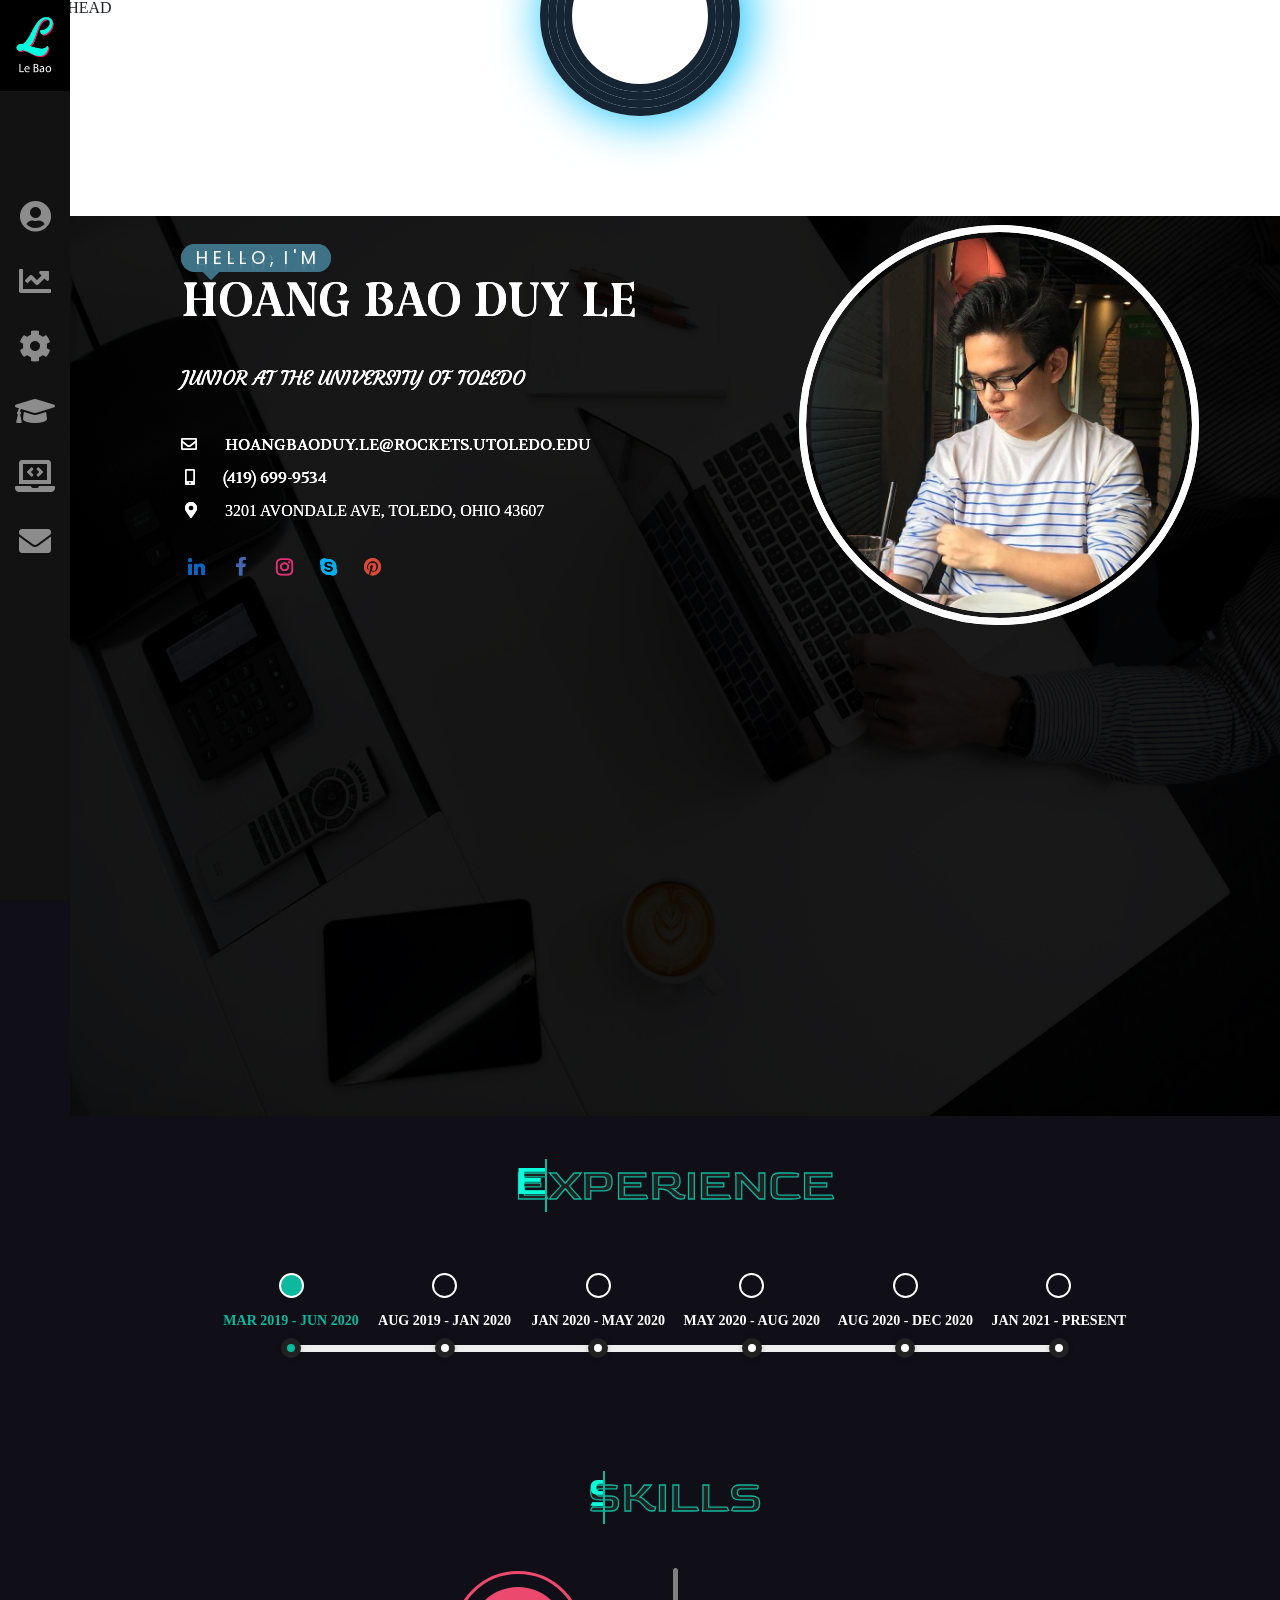
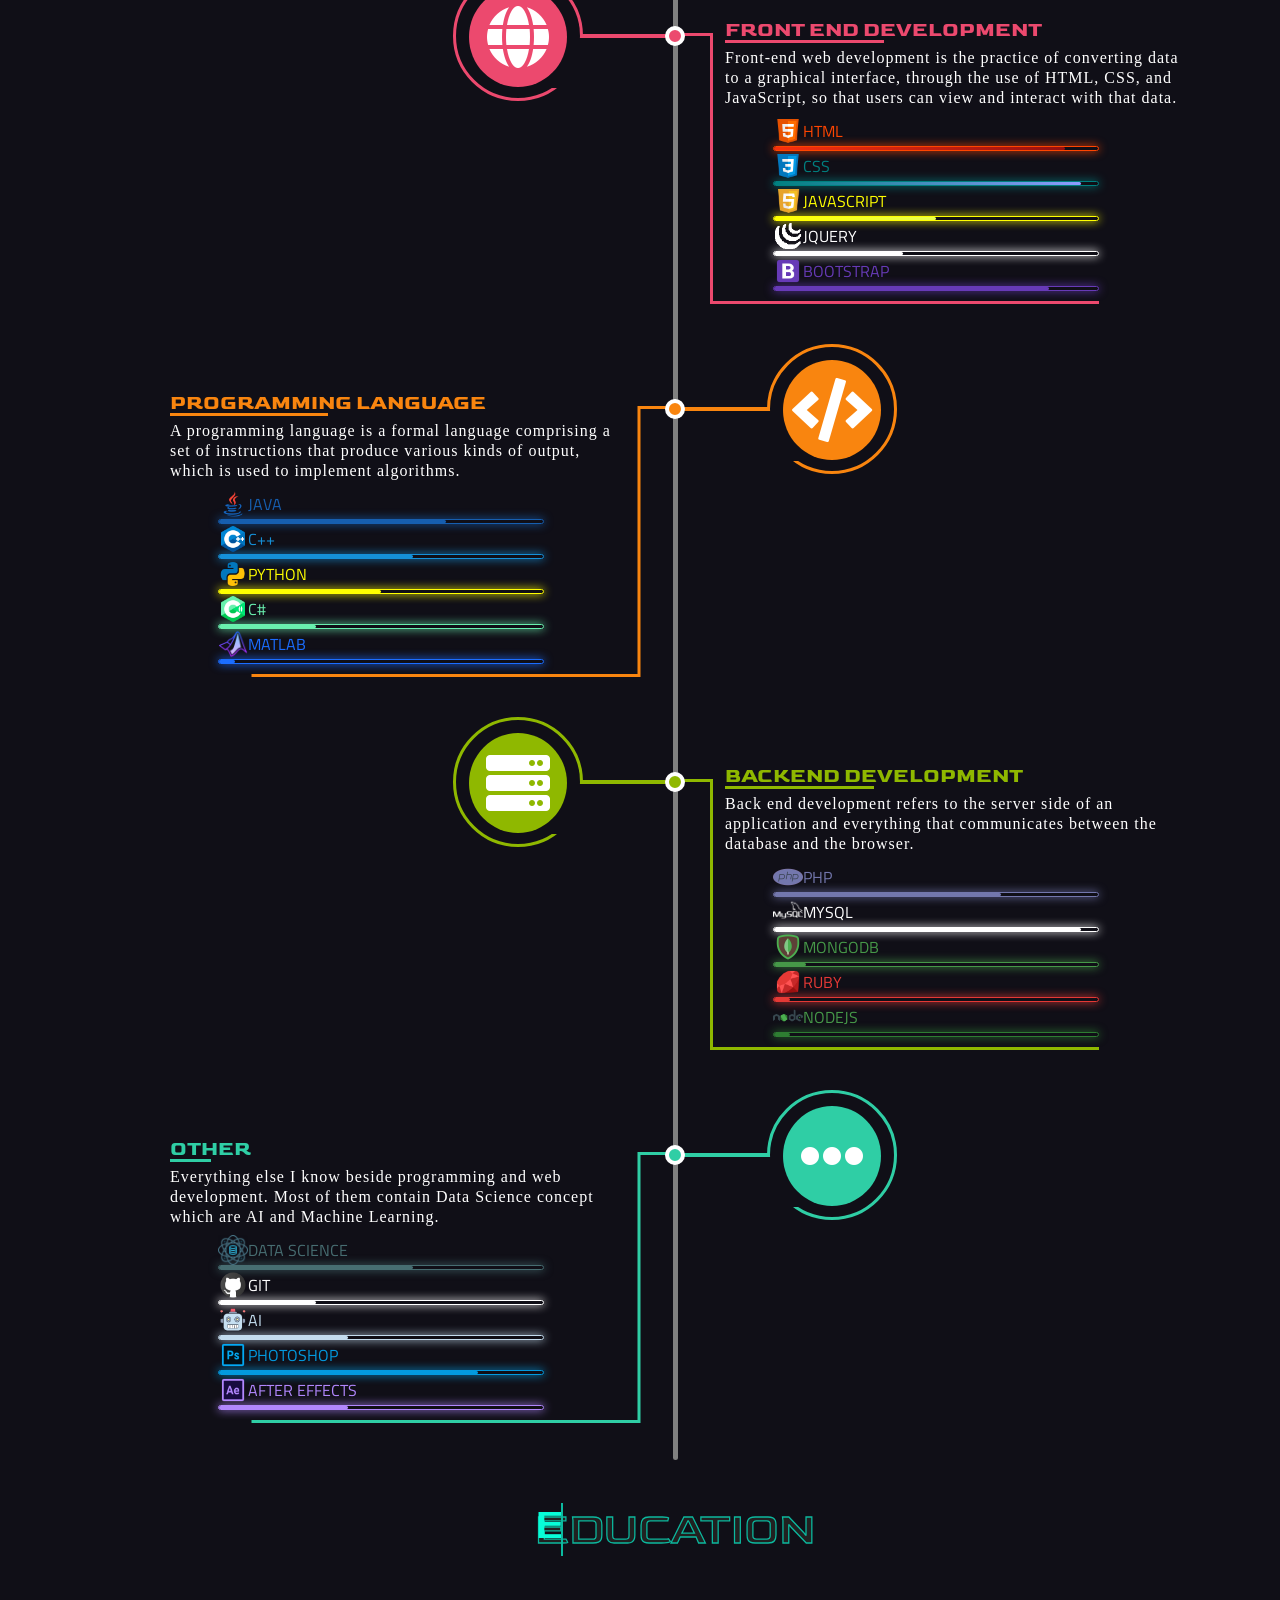
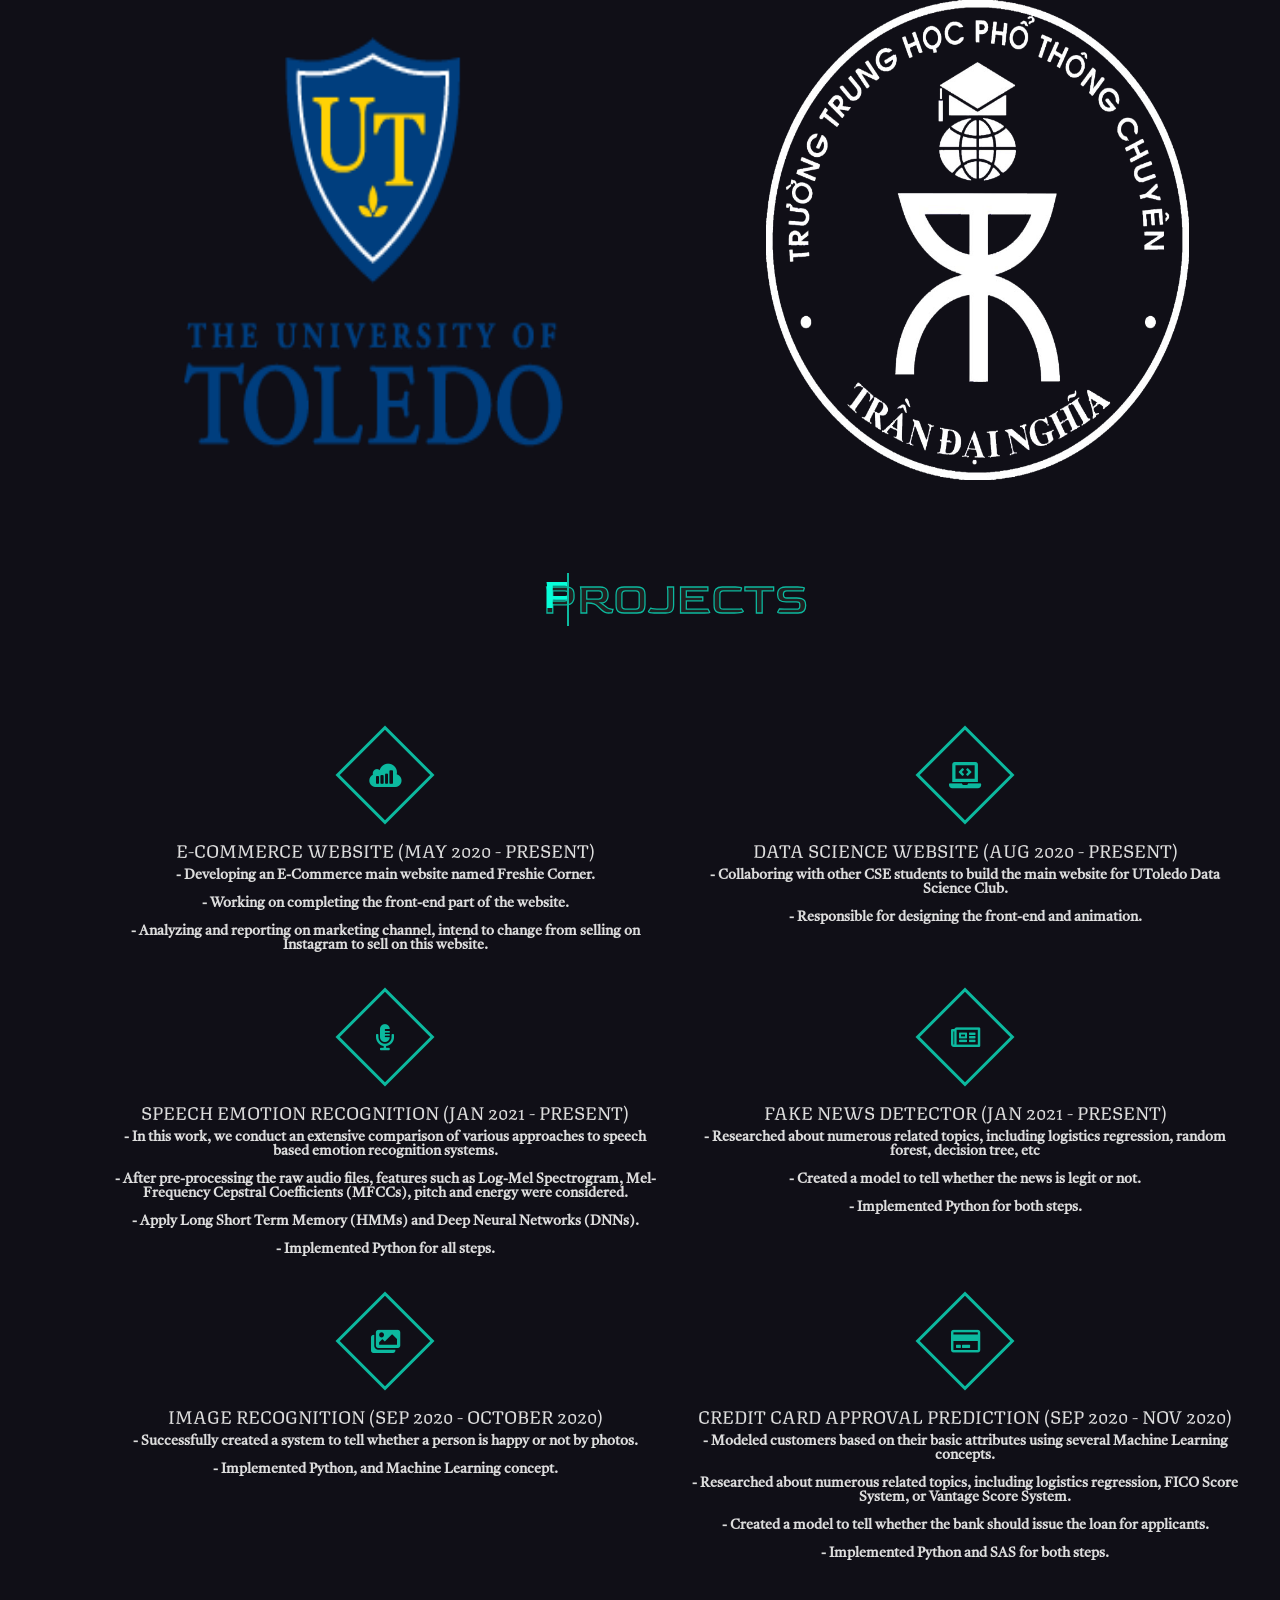
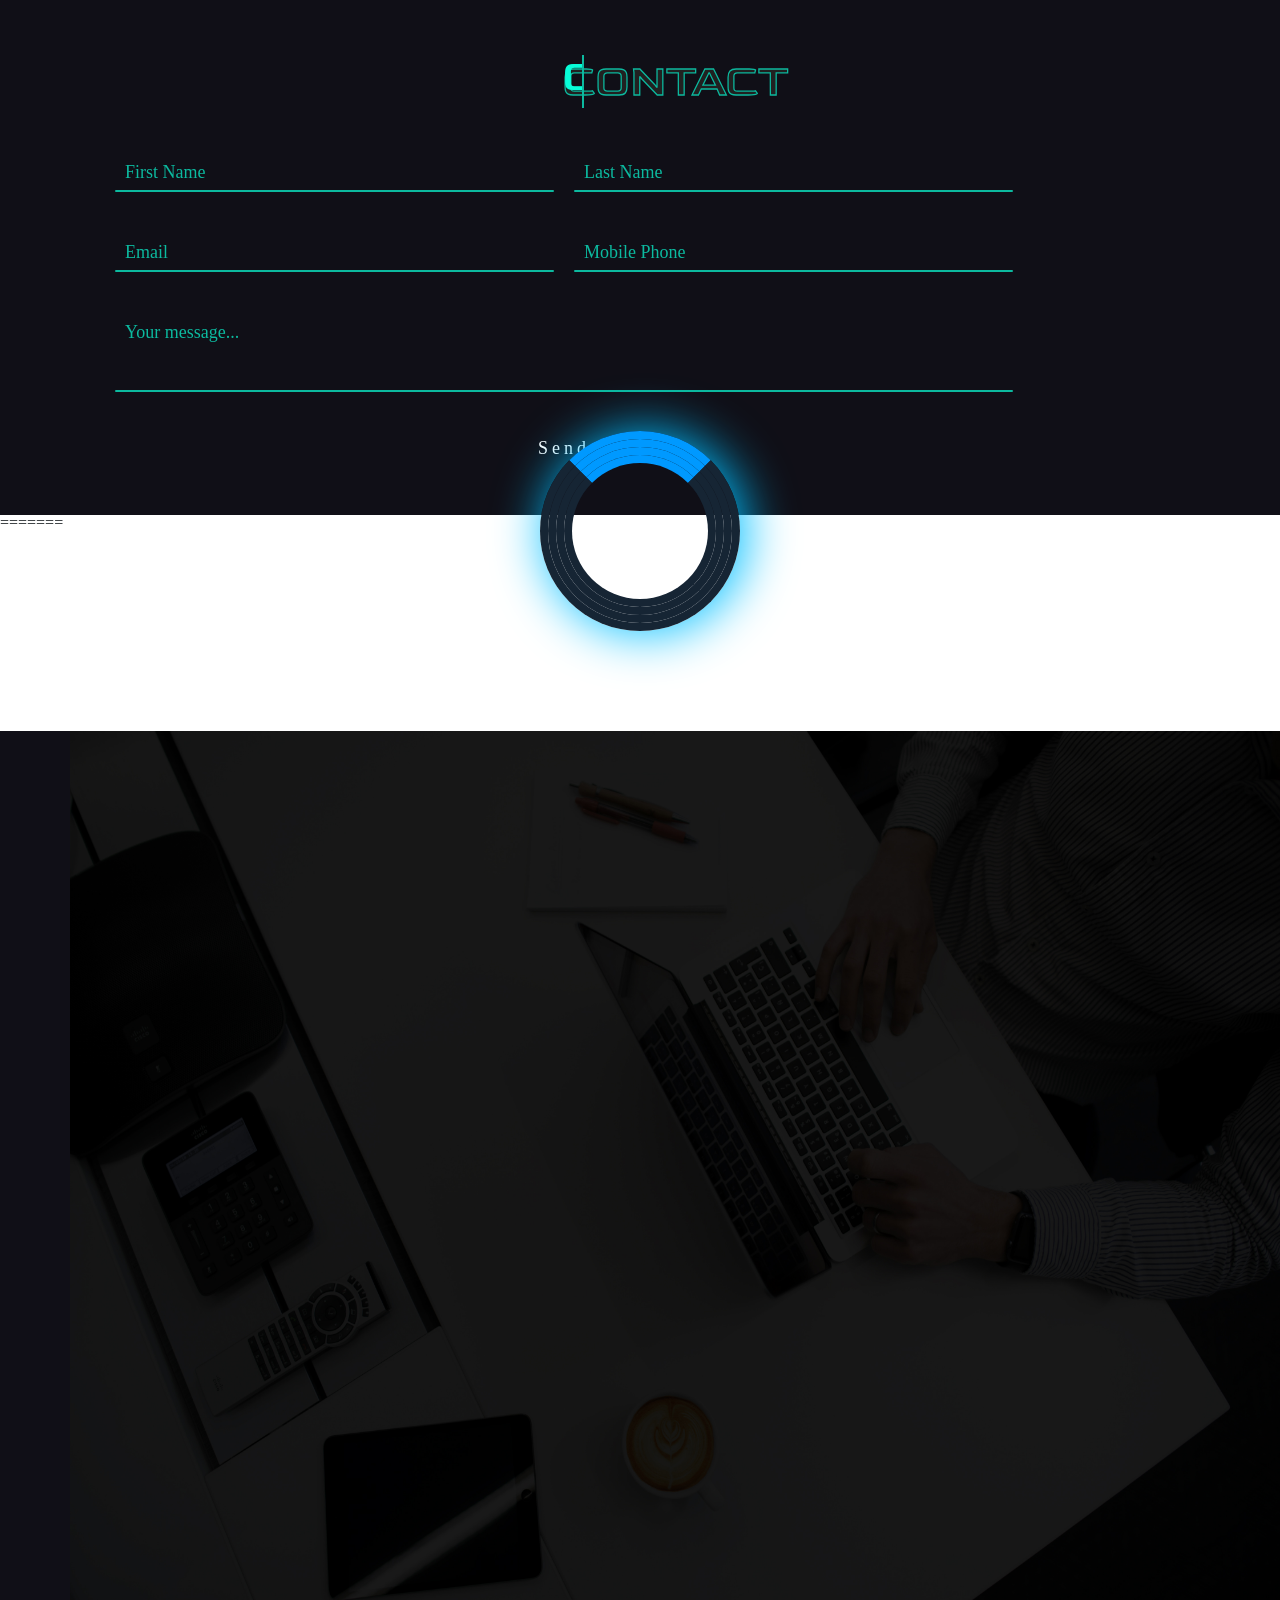
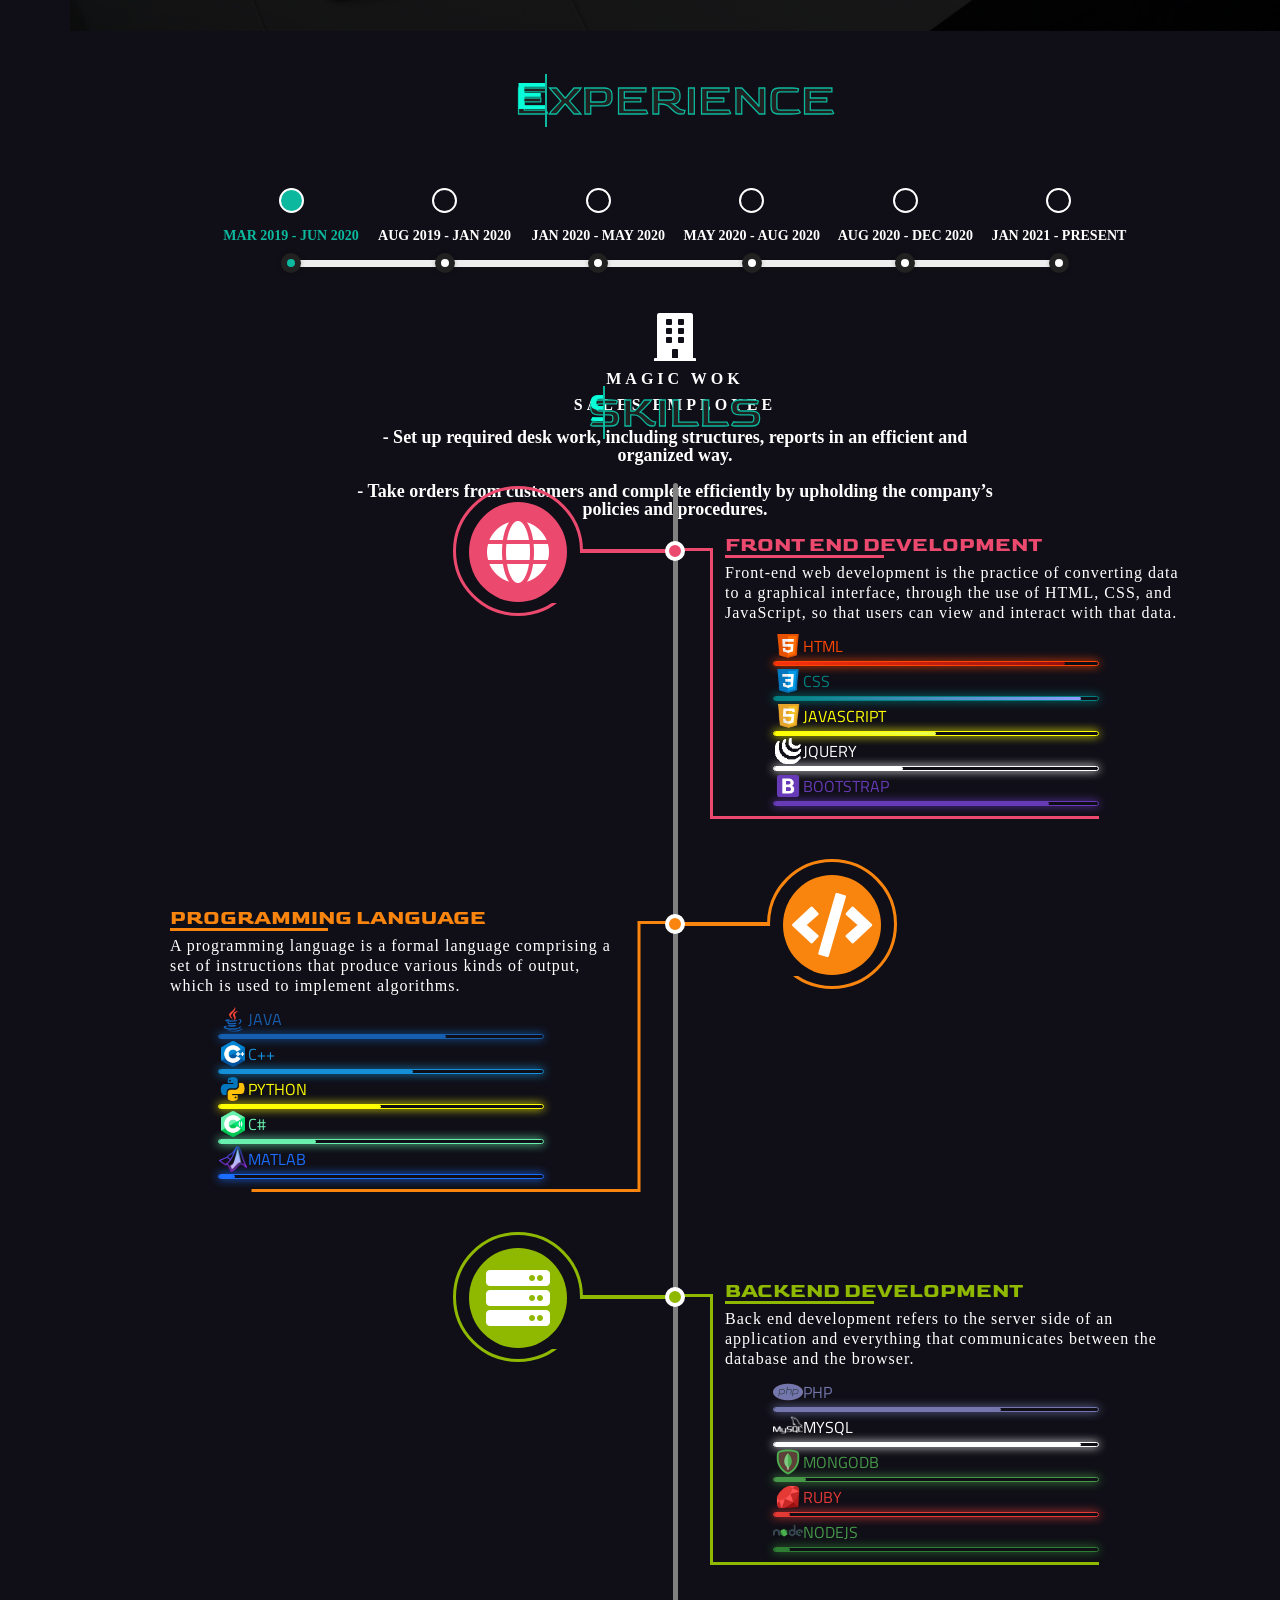
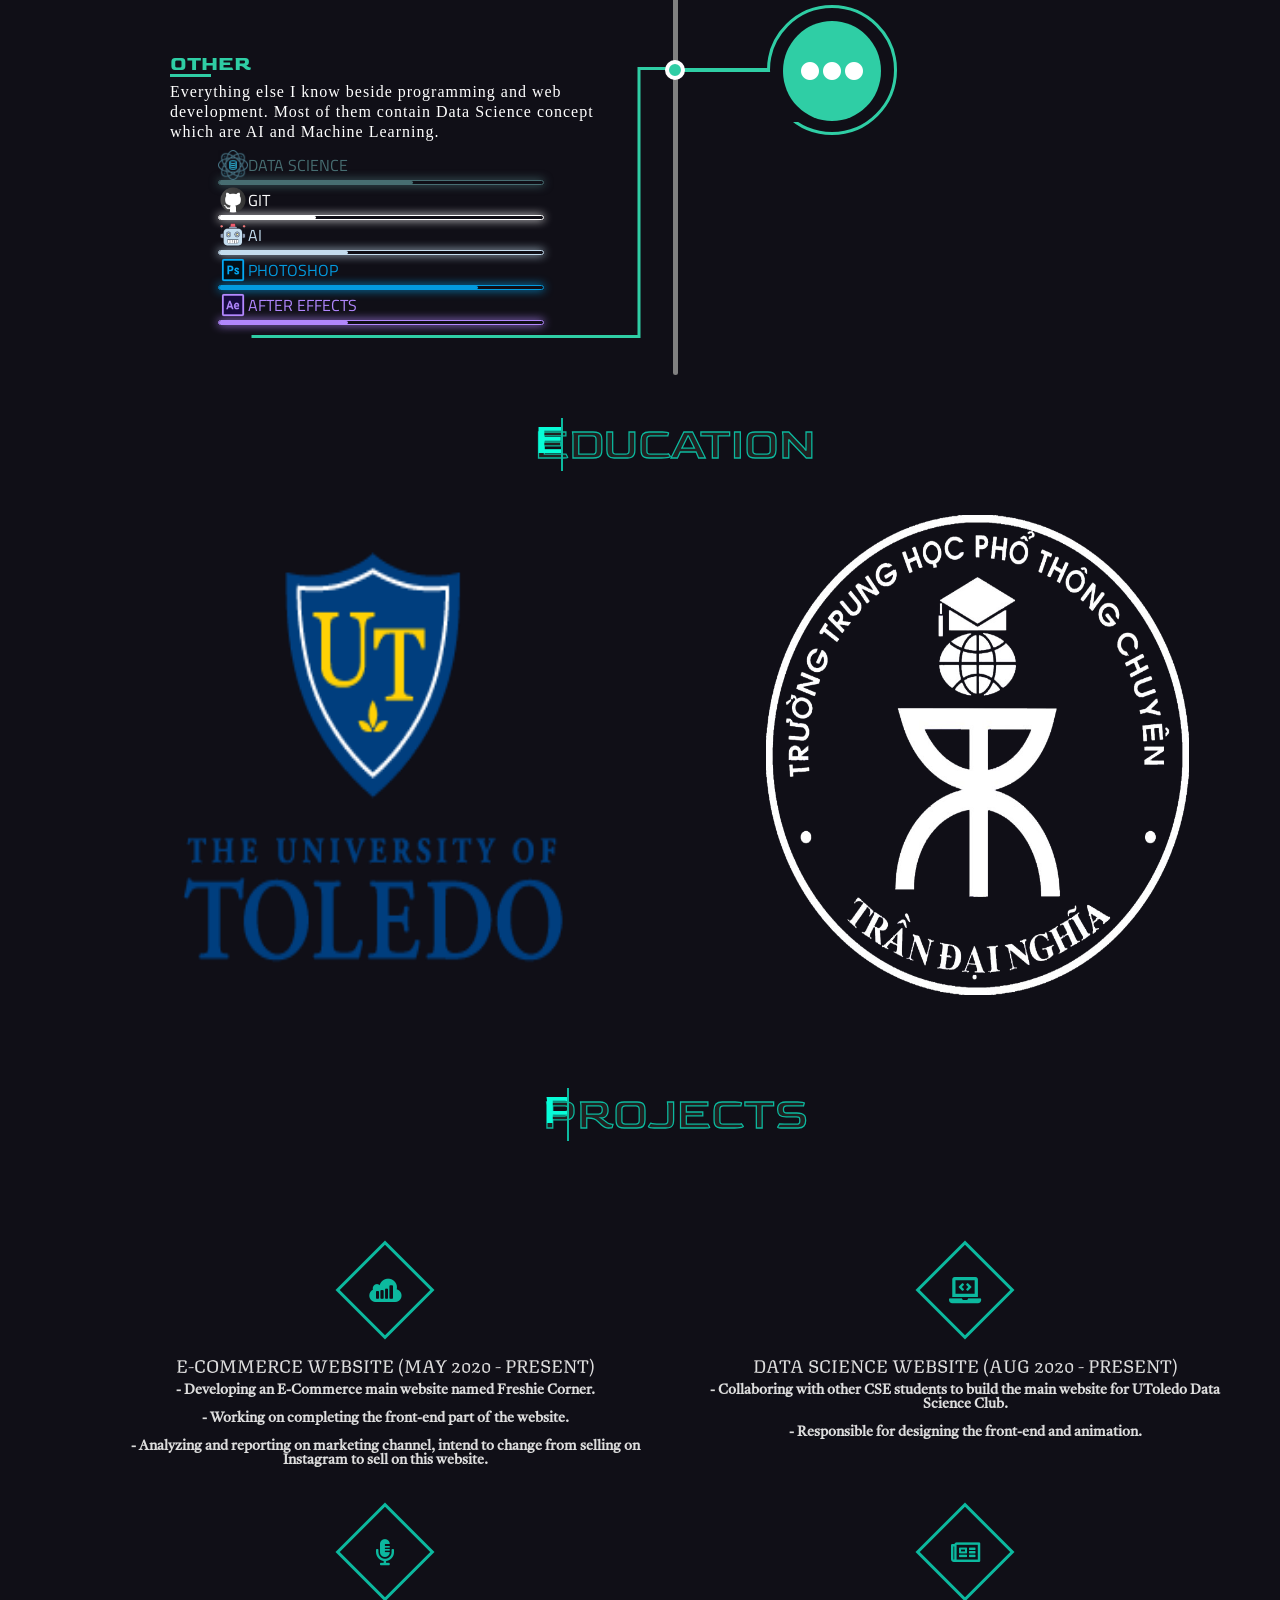
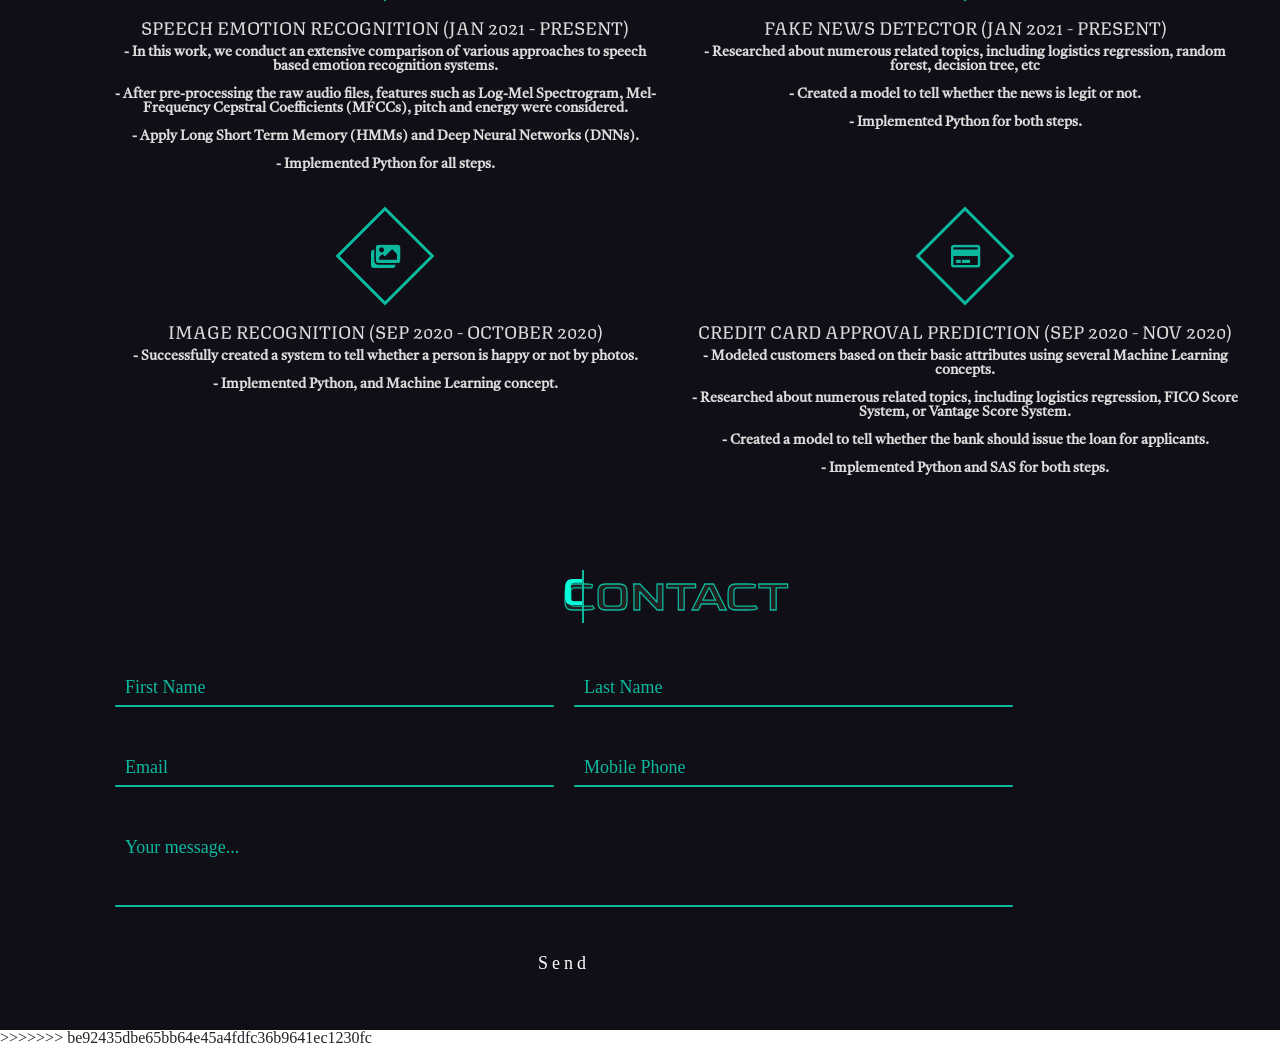
==== commit 1a433cf7: "Update Project Section" ====
--- a/about.html
+++ b/about.html
@@ -1,3 +1,4 @@
+<<<<<<< HEAD
 <!DOCTYPE html>
 <html lang="en">
 
@@ -1202,4 +1203,1210 @@
         crossorigin="anonymous"></script>
 </body>
 
+=======
+<!DOCTYPE html>
+<html lang="en">
+
+<head>
+    <meta charset="UTF-8">
+    <meta name="viewport" content="width=device-width, initial-scale=1.0">
+
+    <!-- Bootstrap CSS -->
+    <link rel="stylesheet" href="https://stackpath.bootstrapcdn.com/bootstrap/4.1.3/css/bootstrap.min.css"
+        integrity="sha384-MCw98/SFnGE8fJT3GXwEOngsV7Zt27NXFoaoApmYm81iuXoPkFOJwJ8ERdknLPMO" crossorigin="anonymous">
+
+    <!--Font Awesome CSS-->
+    <link rel="stylesheet" href="https://cdnjs.cloudflare.com/ajax/libs/font-awesome/4.7.0/css/font-awesome.min.css">
+    <link rel="stylesheet" href="https://use.fontawesome.com/releases/v5.3.1/css/all.css">
+    <link href="/your-path-to-fontawesome/css/fontawesome.css" rel="stylesheet">
+    <link href="/your-path-to-fontawesome/css/brands.css" rel="stylesheet">
+    <link href="/your-path-to-fontawesome/css/solid.css" rel="stylesheet">
+
+    <!--AOS Link-->
+    <link rel="stylesheet" href="aos-by-red.css">
+    <link rel="stylesheet" href="https://unpkg.com/aos@next/dist/aos.css" />
+
+    <!--Icon on top-->
+    <link rel="icon" href="assets/images/logo_top.png" />
+
+    <!--Google Font-->
+    <link rel="preconnect" href="https://fonts.gstatic.com">
+    <link href="https://fonts.googleapis.com/css2?family=Montserrat:wght@700&display=swap" rel="stylesheet">
+    <link rel="preconnect" href="https://fonts.gstatic.com">
+    <link href="https://fonts.googleapis.com/css2?family=Catamaran:wght@800&display=swap" rel="stylesheet">
+    <link rel="preconnect" href="https://fonts.gstatic.com">
+    <link href="https://fonts.googleapis.com/css2?family=Titillium+Web:wght@700&display=swap" rel="stylesheet">
+    <link rel="preconnect" href="https://fonts.gstatic.com">
+    <link href="https://fonts.googleapis.com/css2?family=Goldman:wght@700&display=swap" rel="stylesheet">
+    <link rel="preconnect" href="https://fonts.gstatic.com">
+    <link href="https://fonts.googleapis.com/css2?family=Caveat&display=swap" rel="stylesheet">
+    <link rel="preconnect" href="https://fonts.gstatic.com">
+    <link href="https://fonts.googleapis.com/css2?family=Castoro:ital@1&display=swap" rel="stylesheet">
+    <link rel="preconnect" href="https://fonts.gstatic.com">
+    <link href="https://fonts.googleapis.com/css2?family=Texturina:wght@300&display=swap" rel="stylesheet">
+    <link rel="preconnect" href="https://fonts.gstatic.com">
+    <link href="https://fonts.googleapis.com/css2?family=Goldman&display=swap" rel="stylesheet">
+    <link rel="preconnect" href="https://fonts.gstatic.com">
+    <link href="https://fonts.googleapis.com/css2?family=Playfair+Display&display=swap" rel="stylesheet">
+    <link rel="preconnect" href="https://fonts.gstatic.com">
+    <link href="https://fonts.googleapis.com/css2?family=Poppins&display=swap" rel="stylesheet">
+    <link rel="preconnect" href="https://fonts.gstatic.com">
+    <link href="https://fonts.googleapis.com/css2?family=Courgette&display=swap" rel="stylesheet">
+    <link rel="preconnect" href="https://fonts.gstatic.com">
+    <link href="https://fonts.googleapis.com/css2?family=Volkhov&display=swap" rel="stylesheet">
+    <link rel="preconnect" href="https://fonts.gstatic.com">
+    <link href="https://fonts.googleapis.com/css2?family=Katibeh&display=swap" rel="stylesheet">
+
+
+
+    <!--Custom CSS-->
+    <link rel="stylesheet" href="styles/reset.css">
+    <link rel="stylesheet" href="styles/about-section.css">
+    <link rel="stylesheet" href="styles/experience-section.css">
+    <link rel="stylesheet" href="styles/skill-section.css">
+    <link rel="stylesheet" href="styles/education-section.css">
+    <link rel="stylesheet" href="styles/project-section.css">
+    <link rel="stylesheet" href="styles/contact-section.css">
+    <link rel="stylesheet" href="styles/resume-section.css">
+    <link rel="stylesheet" href="styles/all.css">
+    <link rel="stylesheet" href="styles/wavy.css">
+    <link rel="stylesheet" href="styles/nav.css">
+    <link rel="stylesheet" href="styles/transition.css">
+    <link rel="stylesheet" href="styles/preloader.css">
+
+    <title>Hoang Bao Duy Le</title>
+</head>
+
+<body>
+    <div class="preloader">
+        <div id="loader-container">
+            <div class="loader-div">
+                <div class="loader-div">
+                    <div class="loader-div">
+                        <div class="loader-div"></div>
+                    </div>
+                </div>
+            </div>
+        </div>
+    </div>
+
+
+    <!-- <div class="transition transition-2 is-active"></div> -->
+
+    <!--Navigation-->
+    <nav id="vertical">
+        <div class="container-fluid">
+            <div class="row">
+                <!-- sidebar -->
+                <div class="pl-0 pr-0 justify-content-center">
+                    <img style="cursor: pointer;" onclick="goTop()" src="assets/images/logo.png" alt="">
+
+                    <div class="navbar-item text-center">
+                        <ul class="navbar-nav flex-column nav-icon">
+                            <li class="nav-item">
+                                <span>
+                                    <i id="about-icon" class="fas fa-user-circle fa-2x"></i>
+                                </span>
+
+                                <span onclick="aboutSection()">
+                                    <a style="cursor: pointer;" class="about-link nav-a" href="index.html">ABOUT</a>
+                                    </a>
+                                </span>
+                            </li>
+
+                            <li class="nav-item">
+                                <span>
+                                    <i id="experience-icon" class="fas fa-chart-line fa-2x"></i>
+                                </span>
+
+                                <span onclick="experienceSection()">
+                                    <a style="cursor: pointer;" class="experience-link nav-a" href="experience.html">
+                                        EXPERIENCE
+                                    </a>
+                                </span>
+                            </li>
+
+                            <li class="nav-item">
+                                <span>
+                                    <i id="skill-icon" class="fas fa-cog fa-2x"></i>
+                                </span>
+
+                                <span onclick="skillSection()">
+                                    <a style="cursor: pointer;" class="skill-link nav-a" href="skill.html">SKILL
+                                    </a>
+                                </span>
+
+                            </li>
+
+                            <li class="nav-item">
+                                <span>
+                                    <i id="education-icon" class="fas fa-graduation-cap fa-2x"></i>
+                                </span>
+
+                                <span onclick="educationSection()">
+                                    <a style="cursor: pointer;" class="education-link nav-a"
+                                        href="education.html">EDUCATION
+                                    </a>
+                                </span>
+                            </li>
+
+                            <li class="nav-item">
+                                <span>
+                                    <i id="project-icon" class="fas fa-laptop-code fa-2x"></i>
+                                </span>
+
+                                <span onclick="projectSection()">
+                                    <a style="cursor: pointer;" class="project-link nav-a" href="project.html">PROJECTS
+                                    </a>
+                                </span>
+                            </li>
+
+                            <li class="nav-item">
+                                <span>
+                                    <i id="contact-icon" class="fas fa-envelope fa-2x"></i>
+                                </span>
+
+                                <span onclick="contactSection()">
+                                    <a style="cursor: pointer;" class="contact-link nav-a" href="contact.html">CONTACT
+                                    </a>
+                                </span>
+                            </li>
+                        </ul>
+                    </div>
+
+                    <!-- <div class="social-media justify-content-center">
+                        <ul class="social-icon">
+                            <li id="linkedin">
+                                <a href="https://www.linkedin.com/in/hoang-bao-duy-le/"><i
+                                        class="fab fa-linkedin-in"></i></a>
+                            </li>
+
+                            <li id="facebook">
+                                <a href="https://www.facebook.com/baoduy2408"><i class="fab fa-facebook-f"></i></a>
+                            </li>
+
+                            <li id="instagram">
+                                <a href=""><i class="fab fa-instagram"></i></a>
+                            </li>
+                        </ul>
+                    </div> -->
+                </div>
+            </div>
+        </div>
+    </nav>
+
+    <nav class="navbar navbar-expand justify-content-center" id="horizon">
+        <div class="container-fluid">
+            <img src="assets/images/logo.png" alt="" class="horizon-image pl-3" style="cursor: pointer;"
+                onclick="goTop()">
+            <div class="row horizon-row">
+                <div class="navbar-item collapse navbar-collapse justify-content-center" id="horizon-navbar">
+                    <ul class="navbar-nav justify-content-center">
+                        <li class="nav-item horizon-item">
+                            <span>
+                                <i id="about-icon" class="fas fa-user-circle fa-2x"></i>
+                            </span>
+
+                            <span onclick="aboutSection()">
+                                <a style="cursor: pointer;" class="about-link nav-a" href="index.html">ABOUT</a>
+                                </a>
+                            </span>
+                        </li>
+
+                        <li class="nav-item horizon-item">
+                            <span>
+                                <i id="experience-icon" class="fas fa-chart-line fa-2x"></i>
+                            </span>
+
+                            <span onclick="experienceSection()">
+                                <a style="cursor: pointer;" class="experience-link nav-a" href="experience.html">
+                                    EXPERIENCE
+                                </a>
+                            </span>
+                        </li>
+
+                        <li class="nav-item horizon-item">
+                            <span>
+                                <i id="skill-icon" class="fas fa-cog fa-2x"></i>
+                            </span>
+
+                            <span onclick="skillSection()">
+                                <a style="cursor: pointer;" class="skill-link nav-a" href="skill.html">SKILL
+                                </a>
+                            </span>
+
+                        </li>
+
+                        <li class="nav-item horizon-item">
+                            <span>
+                                <i id="education-icon" class="fas fa-graduation-cap fa-2x"></i>
+                            </span>
+
+                            <span onclick="educationSection()">
+                                <a style="cursor: pointer;" class="education-link nav-a" href="education.html">EDUCATION
+                                </a>
+                            </span>
+                        </li>
+
+                        <li class="nav-item horizon-item">
+                            <span>
+                                <i id="project-icon" class="fas fa-laptop-code fa-2x"></i>
+                            </span>
+
+                            <span onclick="projectSection()">
+                                <a style="cursor: pointer;" class="project-link nav-a" href="project.html">PROJECTS
+                                </a>
+                            </span>
+                        </li>
+
+                        <li class="nav-item horizon-item">
+                            <span>
+                                <i id="contact-icon" class="fas fa-envelope fa-2x"></i>
+                            </span>
+
+                            <span onclick="contactSection()">
+                                <a style="cursor: pointer;" class="contact-link nav-a" href="contact.html">CONTACT
+                                </a>
+                            </span>
+                        </li>
+                    </ul>
+                </div>
+            </div>
+            <!-- <a id="linkedin-horizon" class="media-horizon pr-1" href="https://www.linkedin.com/in/hoang-bao-duy-le/"><i
+                    class="fab fa-linkedin-in"></i></a>
+            <a id="facebook-horizon" class="media-horizon px-1" href="https://www.facebook.com/baoduy2408"><i
+                    class="fab fa-facebook-f"></i></a>
+            <a id="instagram-horizon" class="media-horizon pl-1" href=""><i class="fab fa-instagram"></i></a> -->
+
+            <button id="toggle-nav-button" class="border-0" type="button" data-toggle="collapse"
+                data-target="#toggleNav" onclick="show_hide()">
+                <svg width="35" height="35" viewBox="0 0 16 16" class="bi bi-chevron-double-down" fill="currentColor"
+                    xmlns="http://www.w3.org/2000/svg">
+                    <path fill-rule="evenodd"
+                        d="M1.646 6.646a.5.5 0 0 1 .708 0L8 12.293l5.646-5.647a.5.5 0 0 1 .708.708l-6 6a.5.5 0 0 1-.708 0l-6-6a.5.5 0 0 1 0-.708z" />
+                    <path fill-rule="evenodd"
+                        d="M1.646 2.646a.5.5 0 0 1 .708 0L8 8.293l5.646-5.647a.5.5 0 0 1 .708.708l-6 6a.5.5 0 0 1-.708 0l-6-6a.5.5 0 0 1 0-.708z" />
+                </svg>
+            </button>
+        </div>s
+    </nav>
+
+    <nav id="toggleNav" class="navbar navbar-expand container-fluid">
+        <div class="navbar-item" id="item-toggle">
+            <ul class="navbar-nav justify-content-between">
+                <li class="nav-item toggle-item">
+                    <span>
+                        <i id="about-icon" class="fas fa-user-circle fa-2x"></i>
+                    </span>
+
+                    <span onclick="aboutSection()">
+                        <a style="cursor: pointer;" class="about-link nav-a" href="index.html">ABOUT</a>
+                        </a>
+                    </span>
+                </li>
+
+                <li class="nav-item toggle-item">
+                    <span>
+                        <i id="experience-icon" class="fas fa-chart-line fa-2x"></i>
+                    </span>
+
+                    <span onclick="experienceSection()">
+                        <a style="cursor: pointer;" class="experience-link nav-a" href="experience.html">
+                            EXPERIENCE
+                        </a>
+                    </span>
+                </li>
+
+                <li class="nav-item toggle-item">
+                    <span>
+                        <i id="skill-icon" class="fas fa-cog fa-2x"></i>
+                    </span>
+
+                    <span onclick="skillSection()">
+                        <a style="cursor: pointer;" class="skill-link nav-a" href="skill.html">SKILL
+                        </a>
+                    </span>
+
+                </li>
+
+                <li class="nav-item toggle-item">
+                    <span>
+                        <i id="education-icon" class="fas fa-graduation-cap fa-2x"></i>
+                    </span>
+
+                    <span onclick="educationSection()">
+                        <a style="cursor: pointer;" class="education-link nav-a" href="education.html">EDUCATION
+                        </a>
+                    </span>
+                </li>
+
+                <li class="nav-item toggle-item">
+                    <span>
+                        <i id="project-icon" class="fas fa-laptop-code fa-2x"></i>
+                    </span>
+
+                    <span onclick="projectSection()">
+                        <a style="cursor: pointer;" class="project-link nav-a" href="project.html">PROJECTS
+                        </a>
+                    </span>
+                </li>
+
+                <li class="nav-item toggle-item">
+                    <span>
+                        <i id="contact-icon" class="fas fa-envelope fa-2x"></i>
+                    </span>
+
+                    <span onclick="contactSection()">
+                        <a style="cursor: pointer;" class="contact-link nav-a" href="contact.html">CONTACT
+                        </a>
+                    </span>
+                </li>
+            </ul>
+        </div>
+    </nav>
+
+    <div class="modal-img">
+        <img src="assets/images/education_section/toledo-logo.jpg" alt="">
+        <div class="toledo-close"></div>
+    </div>
+
+    <div class="tdn-modal-img">
+        <img src="assets/images/education_section/tdn-modal.jpg" alt="">
+        <div class="tdn-close"></div>
+    </div>
+
+
+    <main>
+        <div class="main-content">
+            <section id="about-main">
+                <img src="assets/images/about_section/background-dark.jpg" alt="" id="about-background">
+                <div class="about-content">
+                    <div class="about-page-container">
+                        <div class="about-info text-white">
+                            <div class="bubble d-flex justify-content-center align-items-center">
+                                <p class="wavy">
+                                    <span style="--i:1;">H</span>
+                                    <span style="--i:2;">e</span>
+                                    <span style="--i:3;">l</span>
+                                    <span style="--i:4;">l</span>
+                                    <span style="--i:5;">o</span>
+                                    <span style="--i:6;">,</span>
+                                    <span style="--i:7;"> </span>
+                                    <span style="--i:8;">I</span>
+                                    <span style="--i:9;">'</span>
+                                    <span style="--i:10;">m</span>
+                                    <!-- Hello, I am -->
+                                </p>
+                            </div>
+
+                            <div class="about-attribute">
+                                <p id="about-name" class="mb-3">Hoang Bao Duy Le</p>
+                                <p id="about-title">Junior at The University of Toledo</p>
+                                <p id="about-email"><i class="far fa-envelope mr-4 mt-5"></i>
+                                    hoangbaoduy.le@rockets.utoledo.edu</p>
+                                <p id="about-phone"><i class="fas fa-mobile-alt mr-4 mt-3"></i> (419) 699-9534</p>
+                                <p id="about-address"><i class="fas fa-map-marker-alt mr-4 ml-1 mt-3"></i> 3201 Avondale
+                                    Ave, Toledo, Ohio
+                                    43607</p>
+                            </div>
+
+                            <div class="social-media mt-5 ml-5 text-white">
+                                <ul>
+                                    <li><a href="https://www.linkedin.com/in/hoang-bao-duy-le/"><span></span></a></li>
+                                    <li><a href="https://www.facebook.com/baoduy2408"><span></span></a></li>
+                                    <li><a href="https://www.instagram.com/mabulee/"><span></span></a></li>
+                                    <li><a href="https://secure.skype.com/portal/overview"><span></span></a></li>
+                                    <li><a href="https://www.pinterest.com/boduylhong/_saved/"><span></span></a></li>
+                                </ul>
+                            </div>
+                        </div>
+
+                        <div class="about-img">
+                            <img src="assets/images/about_section/profile.jpg" alt="" id="about-image">
+                        </div>
+                    </div>
+
+                </div>
+            </section>
+
+            <section id="experience-main" class="my-5" data-aos="zoom-out">
+                <h1 class="text-center">
+                    <span data-text="EXPERIENCE" id="header" class="text-center">EXPERIENCE</span>
+                </h1>
+
+                <div class="experience-content">
+                    <div class="experience-container">
+                        <input type="radio" class="first" id="firstradio" name="bright" checked>
+                        <input type="radio" class="second" id="secondradio" name="bright">
+                        <input type="radio" class="third" id="thirdradio" name="bright">
+                        <input type="radio" class="fourth" id="fourthradio" name="bright">
+                        <input type="radio" class="fifth" id="fifthradio" name="bright">
+                        <input type="radio" class="sixth" id="sixthradio" name="bright">
+
+                        <div class="head">
+                            <ul class="navlist">
+                                <li class="st1 active" id="step1" onclick="showst1()">
+                                    <h2 class="inner" id="first-inner">Mar 2019 - Jun 2020</h2>
+                                </li>
+                                <li class="st2" id="step2" onclick="showst2()">
+                                    <h2 class="inner" id="second-inner">Aug 2019 - Jan 2020</h2>
+                                </li>
+                                <li class="st3" id="step3" onclick="showst3()">
+                                    <h2 class="inner" id="third-inner">Jan 2020 - May 2020</h2>
+                                </li>
+                                <li class="st4" id="step4" onclick="showst4()">
+                                    <h2 class="inner" id="fourth-inner">May 2020 - Aug 2020</h2>
+                                </li>
+                                <li class="st5" id="step5" onclick="showst5()">
+                                    <h2 class="inner" id="fifth-inner">Aug 2020 - Dec 2020</h2>
+                                </li>
+                                <li class="st6" id="step6" onclick="showst6()">
+                                    <h2 class="inner" id="sixth-inner">Jan 2021 - Present</h2>
+                                </li>
+                            </ul>
+
+                            <div class="line">
+                                <span></span>
+                            </div>
+                        </div>
+
+                        <div class="experience-content">
+                            <section class="first-section">
+                                <span><i class="fas fa-building"></i></span>
+
+                                <h2>Magic Wok</h2>
+                                <h2>Sales Employee</h2>
+                                <p>- Set up required desk work, including structures, reports in an efficient and
+                                    organized way. <br> <br>
+                                    - Take orders from customers and complete efficiently by upholding the company’s
+                                    policies
+                                    and procedures.</p>
+                            </section>
+
+                            <section class="second-section">
+                                <span><img src="assets/images/education_section/toledo-logo.png" alt=""></span>
+
+                                <h2>Undergraduate Teaching Assistant</h2>
+                                <p>- Assisted students in homework and lab assignments. <br> <br>
+                                    - Attended a training course on professional teaching. <br> <br>
+                                    - Listened to student’s concerns and questions then communicate problems with the
+                                    professor.</p>
+                            </section>
+
+                            <section class="third-section">
+                                <span><img src="assets/images/education_section/toledo-logo.png" alt=""></span>
+
+                                <h2>Programming Peer Tutor</h2>
+                                <p>- Interpret the essential programming concepts for students in lab sessions. <br>
+                                    <br>
+                                    - Help students with their homework and monthly project given by the professor. <br>
+                                    <br>
+                                    - Teach first-year students to help them expand their knowledge about
+                                    programming</p>
+                            </section>
+
+                            <section class="fourth-section">
+                                <span><img src="assets/images/education_section/toledo-logo.png" alt=""></span>
+                                <h2>Academic Industry Immersion Seminar<br> (Alternative Co-op Course Due to COVID-19)
+                                </h2>
+
+                                <p>- Worked on a case study group to develop solutions for Matrix’s Case Study affected
+                                    by a HAB event while aligning with EPA regulations. <br> <br>
+                                    - Collaborated with team members from the University of Toledo to recommend the most
+                                    appropriate response to the problem. <br> <br>
+                                    - Completed online certifications via Lynda/LinkedIn to broaden technical skills
+                                    such as Python and JavaScript Essential Training. <br> <br>
+                                    - Completed KEEN Entrepreneurial Mindset Modules about Innovating to Solve Problems
+                                    Under Organizational Constraints and Learning from Failures.</p>
+                            </section>
+
+                            <section class="fifth-section">
+                                <span><img src="assets/images/education_section/datascience.png" alt="" width="200"
+                                        height="200"></span>
+
+                                <h2>Web Developer</h2>
+                                <p>- Responsible for building, coding, and designing the official website. <br> <br>
+                                    - Working on separate projects such as image recognition, credit application
+                                    approval
+                                    prediction.<br> <br>
+                                    - Researching about machine learning, deep learning and neuron network.</p>
+                            </section>
+
+                            <section class="sixth-section">
+                                <span><i class="fas fa-building"></i></span>
+
+                                <h2>System Software Developer</h2>
+                                <p>- Maintain and update (mainly web-based) manufacturing software systems related to: just-in-time manufacturing execution system (MES), 
+                                    data collection systems, and web-based administrative applications. Many involving integration to PLCs. <br></br>
+                                    - Participate in design efforts related to new system projects and support the implementation and ongoing use of these applications.<br></br>
+                                    - Support existing applications using tools developed and MS SQL Server Management Studio.<br></br>
+                                    - Ensure the reliability and accuracy of all systems implemented at Nysus Solutions.<br></br>
+                                    - Work with the Lead Application Architect to design and deploy a robust architecture that will facilitate growth of new applications being developed and deployed.</p>
+                            </section>
+                        </div>
+                    </div>
+            </section>
+
+            <section id="skill-main" class="my-5" data-aos="fade-down">
+                <h1 class=" text-center">
+                    <span data-text="SKILLS" id="header" class="text-center">SKILLS</span>
+                </h1>
+                
+                <div class="container my-5">
+                    <div class="row">
+                        <div class="col-md-12">
+                            <div class="main-timeline">
+                                <a href="#" class="timeline" onclick="return false;">
+                                    <div class="timeline-icon"><i class="fa fa-globe"></i></div>
+                                    <div class="timeline-content">
+                                        <h3 class="title title-web">Front End Development</h3>
+                                        <p class="skill-description mb-2">
+                                            Front-end web development is the practice of converting data to a graphical interface, through the use of HTML, CSS, and JavaScript, so that users can view and interact with that data.
+                                        </p>
+                                        
+                                        <div id="html" class="pl-5">
+                                            <div class="d-flex skill-item">
+                                                <img src="assets/images/icon/html.png" alt="">
+                                                <p id="html-text">HTML</p>
+                                            </div>
+    
+                                            <div id="html-bar">
+                                                <div id="html-finished-bar"></div>
+                                            </div>
+                                        </div>
+    
+                                        <div id="css" class="pl-5">
+                                            <div class="d-flex skill-item">
+                                                <img src="assets/images/icon/css.png" alt="">
+                                                <p id="css-text">CSS</p>
+                                            </div>
+    
+                                            <div id="css-bar">
+                                                <div id="css-finished-bar"></div>
+                                            </div>
+                                        </div>
+    
+                                        <div id="javascript" class="pl-5">
+                                            <div class="d-flex skill-item">
+                                                <img src="assets/images/icon/js.png" alt="">
+                                                <p id="js-text">JAVASCRIPT</p>
+                                            </div>
+    
+                                            <div id="js-bar">
+                                                <div id="js-finished-bar"></div>
+                                            </div>
+                                        </div>
+    
+                                        <div id="jquery" class="pl-5">
+                                            <div class="d-flex skill-item">
+                                                <img src="assets/images/icon/jquery.png" alt="">
+                                                <p id="jquery-text">JQUERY</p>
+                                            </div>
+    
+                                            <div id="jquery-bar">
+                                                <div id="jquery-finished-bar"></div>
+                                            </div>
+                                        </div>
+    
+                                        <div id="bootstrap" class="pl-5">
+                                            <div class="d-flex skill-item">
+                                                <img src="assets/images/icon/bootstrap.png" alt="">
+                                                <p id="bootstrap-text">BOOTSTRAP</p>
+                                            </div>
+    
+                                            <div id="bootstrap-bar">
+                                                <div id="bootstrap-finished-bar"></div>
+                                            </div>
+                                        </div>
+                                    </div>
+                                </a>
+                                <a href="#" class="timeline" onclick="return false;">
+                                    <div class="timeline-icon"><i class="fas fa-code"></i></div>
+                                    <div class="timeline-content">
+                                        <h3 class="title title-program">Programming Language</h3>
+                                        <p class="skill-description mb-2">
+                                            A programming language is a formal language comprising a set of instructions that produce various kinds of output, which is used to implement algorithms. 
+                                            </p>
+
+                                        <div id="java" class="pl-5">
+                                            <div class="d-flex skill-item">
+                                                <img src="assets/images/icon/java.png" alt="">
+                                                <p id="java-text">Java</p>
+                                            </div>
+    
+                                            <div id="java-bar">
+                                                <div id="java-finished-bar"></div>
+                                            </div>
+                                        </div>
+    
+                                        <div id="cpp" class="pl-5">
+                                            <div class="d-flex skill-item">
+                                                <img src="assets/images/icon/c++.png" alt="">
+                                                <p id="cpp-text">C++</p>
+                                            </div>
+    
+                                            <div id="cpp-bar">
+                                                <div id="cpp-finished-bar"></div>
+                                            </div>
+                                        </div>
+    
+                                        <div id="python" class="pl-5">
+                                            <div class="d-flex skill-item">
+                                                <img src="assets/images/icon/python.png" alt="">
+                                                <p id="python-text">PYTHON</p>
+                                            </div>
+    
+                                            <div id="python-bar">
+                                                <div id="python-finished-bar"></div>
+                                            </div>
+                                        </div>
+    
+                                        <div id="c_sharp" class="pl-5">
+                                            <div class="d-flex skill-item">
+                                                <img src="assets/images/icon/c_sharp.png" alt="">
+                                                <p id="c_sharp-text">C#</p>
+                                            </div>
+    
+                                            <div id="c_sharp-bar">
+                                                <div id="c_sharp-finished-bar"></div>
+                                            </div>
+                                        </div>
+
+                                        <div id="matlab" class="pl-5">
+                                            <div class="d-flex skill-item">
+                                                <img src="assets/images/icon/matlab.png" alt="">
+                                                <p id="matlab-text">MATLAB</p>
+                                            </div>
+    
+                                            <div id="matlab-bar">
+                                                <div id="matlab-finished-bar"></div>
+                                            </div>
+                                        </div>
+                                    </div>
+                                </a>
+                                <a href="#" class="timeline" onclick="return false;">
+                                    <div class="timeline-icon"><i class="fas fa-server"></i></div>
+                                    <div class="timeline-content">
+                                        <h3 class="title title-backend">Backend Development</h3>
+                                        <p class="skill-description mb-2">
+                                            Back end development refers to the server side of an application and everything that communicates between the database and the browser.
+                                            </p>
+
+                                        <div id="php" class="pl-5">
+                                            <div class="d-flex skill-item">
+                                                <img src="assets/images/icon/php.png" alt="">
+                                                <p id="php-text">PHP</p>
+                                            </div>
+    
+                                            <div id="php-bar">
+                                                <div id="php-finished-bar"></div>
+                                            </div>
+                                        </div>
+    
+                                        <div id="sql" class="pl-5">
+                                            <div class="d-flex skill-item">
+                                                <img src="assets/images/icon/sql.png" alt="">
+                                                <p id="sql-text">MySQL</p>
+                                            </div>
+    
+                                            <div id="sql-bar">
+                                                <div id="sql-finished-bar"></div>
+                                            </div>
+                                        </div>
+    
+                                        <div id="mongoDB" class="pl-5">
+                                            <div class="d-flex skill-item">
+                                                <img src="assets/images/icon/mongoDB.png" alt="">
+                                                <p id="mongoDB-text">MongoDB</p>
+                                            </div>
+    
+                                            <div id="mongoDB-bar">
+                                                <div id="mongoDB-finished-bar"></div>
+                                            </div>
+                                        </div>                                        
+
+                                        <div id="ruby" class="pl-5">
+                                            <div class="d-flex skill-item">
+                                                <img src="assets/images/icon/ruby.png" alt="">
+                                                <p id="ruby-text">Ruby</p>
+                                            </div>
+    
+                                            <div id="ruby-bar">
+                                                <div id="ruby-finished-bar"></div>
+                                            </div>
+                                        </div>
+
+                                        <div id="node" class="pl-5">
+                                            <div class="d-flex skill-item">
+                                                <img src="assets/images/icon/node.png" alt="">
+                                                <p id="mongoDB-text">NodeJS</p>
+                                            </div>
+    
+                                            <div id="node-bar">
+                                                <div id="node-finished-bar"></div>
+                                            </div>
+                                        </div>
+                                    </div>
+                                </a>
+                                <a href="#" class="timeline" onclick="return false;">
+                                    <div class="timeline-icon"><i class="fas fa-ellipsis-h"></i></div>
+                                    <div class="timeline-content">
+                                        <h3 class="title title-other">Other</h3>
+                                        <p class="skill-description mb-2">
+                                            Everything else I know beside programming and web development. Most of them contain Data Science concept which are AI and Machine Learning.
+                                        </p>
+
+                                        <div id="datascience" class="pl-5">
+                                            <div class="d-flex skill-item">
+                                                <img src="assets/images/icon/datascience.png" alt="">
+                                                <p id="datascience-text">Data Science</p>
+                                            </div>
+    
+                                            <div id="datascience-bar">
+                                                <div id="datascience-finished-bar"></div>
+                                            </div>
+                                        </div>
+    
+                                        <div id="git" class="pl-5">
+                                            <div class="d-flex skill-item">
+                                                <img src="assets/images/icon/git.png" alt="">
+                                                <p id="git-text">Git</p>
+                                            </div>
+    
+                                            <div id="git-bar">
+                                                <div id="git-finished-bar"></div>
+                                            </div>
+                                        </div>
+    
+                                        <div id="AI" class="pl-5">
+                                            <div class="d-flex skill-item">
+                                                <img src="assets/images/icon/AI.png" alt="">
+                                                <p id="AI-text">AI</p>
+                                            </div>
+    
+                                            <div id="AI-bar">
+                                                <div id="AI-finished-bar"></div>
+                                            </div>
+                                        </div>
+    
+                                        <div id="photoshop" class="pl-5">
+                                            <div class="d-flex skill-item">
+                                                <img src="assets/images/icon/photoshop.png" alt="">
+                                                <p id="photoshop-text">Photoshop</p>
+                                            </div>
+    
+                                            <div id="photoshop-bar">
+                                                <div id="photoshop-finished-bar"></div>
+                                            </div>
+                                        </div>
+    
+                                        <div id="ae" class="pl-5">
+                                            <div class="d-flex skill-item">
+                                                <img src="assets/images/icon/ae.png" alt="">
+                                                <p id="ae-text">After Effects</p>
+                                            </div>
+    
+                                            <div id="ae-bar">
+                                                <div id="ae-finished-bar"></div>
+                                            </div>
+                                        </div>
+                                    </div>
+                                </a>
+                            </div>
+                        </div>
+                    </div>
+                </div>
+            </section>
+
+            <section id="education-main">
+                <h1 class="mb-5 text-center">
+                    <span data-text="EDUCATION" id="header" class="text-center">EDUCATION</span>
+                </h1>
+
+                <div class="education-content">
+                    <section class="toledo education-container mb-5">
+                        <div class="education-thecard">
+                            <div class="front">
+                                <img src="assets/images/education_section/utoledo.png" alt="" class="front-img">
+                            </div>
+
+                            <div class="back" id="toledo-back">
+                                <div class="header">
+                                    <div class="header">
+                                        <div class="hamburger-menu">
+                                            <div class="center">
+
+                                            </div>
+                                        </div>
+                                        <a href="" class="mail">
+                                            <i class="far fa-envelope"></i>
+                                        </a>
+
+                                        <div class="toledo-main">
+                                            <div class="toledo-img mt-3">
+                                                <div class="toledo-hover">
+                                                    <i class="fas fa-camera fa-2x"></i>
+                                                </div>
+                                            </div>
+                                            <h3 class="fullname">Le Bao</h3>
+                                            <h3 class="subname">College of Engineering</h3>
+                                        </div>
+                                    </div>
+                                </div>
+
+                                <div class="content justify-content-between align-items-center pt-4">
+                                    <div class="left">
+                                        <div class="about-container">
+                                            <h2 class="title">University of Toledo</h2>
+                                            <p class="text">Bachelor of Science</p>
+                                            <p class="text">Major: Computer Science</p>
+                                            <p class="text">Minor: Data Science</p>
+                                        </div>
+
+                                        <div class="icons-container">
+                                            <a href="https://www.linkedin.com/in/hoang-bao-duy-le/" class="icon text-primary"><i class="fab fa-linkedin-in"></i></a>
+                                            <a href="https://www.instagram.com/mabulee/" class="icon text-danger"><i class="fab fa-instagram"></i></a>
+                                            <a href="https://www.facebook.com/baoduy2408" class="icon text-info"><i class="fab fa-facebook-f"></i></a>
+                                            <a href="https://github.com/lehoangbaoduy" class="icon text-dark"><i class="fab fa-github"></i></a>                                        
+                                        </div>
+
+                                        <div class="buttons-wrapper">
+                                            <div class="follow-wrap">
+                                                <a href="" class="follow">Follow</a>
+                                            </div>
+                                            <div class="share-wrap">
+                                                <a href="" class="share">Share</a>
+                                            </div>
+                                        </div>
+                                    </div>
+
+                                    <div class="right">
+                                        <div>
+                                            <h3 class="number">3.74</h3>
+                                            <h3 class="number-title">GPA</h3>
+                                        </div>
+                                        <div>
+                                            <h3 class="number">Aug 2018</h3>
+                                            <h3 class="number-title">Start Date</h3>
+                                        </div>
+                                        <div>
+                                            <h3 class="number">Dec 2022</h3>
+                                            <h3 class="number-title">Graduation</h3>
+                                        </div>
+                                    </div>
+                                </div>
+                            </div>
+                        </div>
+                    </section>
+
+                    <section class="tdn education-container mb-5" id="tdn-container">
+                        <div class="education-thecard">
+                            <div class="front d-flex justify-content-center align-items-center">
+                                <img src="assets/images/education_section/tdn.png" alt="" class="front-img"
+                                    id="tdn-front-img">
+                            </div>
+
+
+                            <div class="back" id="tdn-back">
+                                <div class="header">
+                                    <div class="hamburger-menu">
+                                        <div class="center">
+
+                                        </div>
+                                    </div>
+                                    <a href="" class="mail">
+                                        <i class="far fa-envelope"></i>
+                                    </a>
+
+                                    <div class="tdn-main">
+                                        <div class="tdn-img">
+                                            <div class="tdn-hover">
+                                                <i class="fas fa-camera fa-2x"></i>
+                                            </div>
+                                        </div>
+                                        <h3 class="fullname">Le Hoang Bao Duy</h3>
+                                        <h3 class="subname"></h3>
+                                    </div>
+                                </div>
+
+                                <div class="content justify-content-between align-items-center pt-4">
+                                    <div class="left">
+                                        <div class="about-container">
+                                            <h2 class="title">Tran Dai Nghia High School</h2>
+                                            <p class="text">Natural Science</p>
+                                            <p><br></p>
+                                            <p><br></p>
+                                        </div>
+
+                                        <div class="icons-container">
+                                            <a href="https://www.linkedin.com/in/hoang-bao-duy-le/" class="icon text-primary"><i class="fab fa-linkedin-in"></i></a>
+                                            <a href="https://www.instagram.com/mabulee/" class="icon text-danger"><i class="fab fa-instagram"></i></a>
+                                            <a href="https://www.facebook.com/baoduy2408" class="icon text-info"><i class="fab fa-facebook-f"></i></a>
+                                            <a href="https://github.com/lehoangbaoduy" class="icon text-dark"><i class="fab fa-github"></i></a>
+                                        </div>
+
+                                        <div class="buttons-wrapper">
+                                            <div class="follow-wrap">
+                                                <a href="" class="follow">Follow</a>
+                                            </div>
+                                            <div class="share-wrap">
+                                                <a href="" class="share">Share</a>
+                                            </div>
+                                        </div>
+                                    </div>
+
+                                    <div class="right">
+                                        <div>
+                                            <h3 class="number">3.6</h3>
+                                            <h3 class="number-title">GPA</h3>
+                                        </div>
+                                        <div>
+                                            <h3 class="number">Aug 2015</h3>
+                                            <h3 class="number-title">Start Date</h3>
+                                        </div>
+                                        <div>
+                                            <h3 class="number">June 2018</h3>
+                                            <h3 class="number-title">Graduation</h3>
+                                        </div>
+                                    </div>
+                                </div>
+                            </div>
+                        </div>
+                    </section>
+                </div>
+            </section>
+
+            <section id="project-main" data-aos="flip-down">
+                <h1 class="mb-5 text-center">
+                    <span data-text="PROJECTS" id="header" class="text-center">PROJECTS</span>
+                </h1>
+
+                <div class="project-content">
+                    <div class="project-section">
+                        <div class="inner-width">
+                            <div class="project-container">
+                                <div class="project-box">
+                                    <div class="project-icon">
+                                        <i class="fab fa-sellsy"></i>
+                                    </div>
+
+                                    <div class="project-title">
+                                        E-Commerce Website (May 2020 - Present)
+                                    </div>
+
+                                    <div class="project-description">
+                                        - Developing an E-Commerce main website named Freshie Corner. <br>
+                                        <br>
+                                        - Working on completing the front-end part of the website. <br> <br>
+                                        - Analyzing and reporting on marketing channel, intend to change from selling on
+                                        Instagram to sell on this website.
+                                    </div>
+                                </div>
+
+
+                                <div class="project-box">
+                                    <div class="project-icon">
+                                        <i class="fas fa-laptop-code"></i>
+                                    </div>
+
+                                    <div class="project-title">
+                                        Data Science Website (Aug 2020 - Present)
+                                    </div>
+
+                                    <div class="project-description">
+                                        - Collaboring with other CSE students to build the main website for UToledo Data
+                                        Science Club. <br> <br>
+                                        - Responsible for designing the front-end and animation.
+                                    </div>
+                                </div>                                
+
+                                <div class="project-box">
+                                    <div class="project-icon">
+                                        <i class="fas fa-microphone-alt"></i>
+                                    </div>
+
+                                    <div class="project-title">
+                                        Speech Emotion Recognition (Jan 2021 - Present)
+                                    </div>
+
+                                    <div class="project-description">
+                                        - In this work, we conduct an extensive comparison of various approaches to speech based 
+                                        emotion recognition systems. <br> <br>
+                                        - After pre-processing the raw audio files, features such as Log-Mel Spectrogram, 
+                                        Mel-Frequency Cepstral Coefficients (MFCCs), pitch and energy were considered. <br> <br>
+                                        - Apply Long Short Term Memory (HMMs) and Deep Neural Networks (DNNs). <br> <br>
+                                        - Implemented Python for all steps.
+                                    </div>
+                                </div>
+
+                                <div class="project-box" id="credit">
+                                    <div class="project-icon">
+                                        <i class="far fa-newspaper"></i>
+                                    </div>
+
+                                    <div class="project-title">
+                                        Fake News Detector (Jan 2021 - Present)
+                                    </div>
+
+                                    <div class="project-description">
+                                        - Researched about numerous related topics, including logistics regression, 
+                                        random forest, decision tree, etc <br> <br>
+                                        - Created a model to tell whether the news is legit or not. <br> <br>
+                                        - Implemented Python for both steps.
+                                    </div>
+                                </div>
+
+                                <div class="project-box">
+                                    <div class="project-icon">
+                                        <i class="fas fa-images"></i>
+                                    </div>
+
+                                    <div class="project-title">
+                                        Image Recognition (Sep 2020 - October 2020)
+                                    </div>
+
+                                    <div class="project-description">
+                                        - Successfully created a system to tell whether a person is happy or not by
+                                        photos. <br> <br>
+                                        - Implemented Python, and Machine Learning concept. <br> <br>
+                                        <span id="disappear-text">- Analyzing and reporting on marketing channel, intend
+                                            to change from
+                                            selling on
+                                            Instagram to sell on this website.</span>
+                                    </div>
+                                </div>
+
+                                <div class="project-box" id="credit">
+                                    <div class="project-icon">
+                                        <i class="far fa-credit-card"></i>
+                                    </div>
+
+                                    <div class="project-title">
+                                        Credit Card Approval Prediction (Sep 2020 - Nov 2020)
+                                    </div>
+
+                                    <div class="project-description">
+                                        - Modeled customers based on their basic attributes using several Machine
+                                        Learning concepts. <br> <br>
+                                        - Researched about numerous related topics, including logistics regression, FICO
+                                        Score System, or Vantage Score System. <br> <br>
+                                        - Created a model to tell whether the bank should issue the loan for
+                                        applicants. <br> <br>
+                                        - Implemented Python and SAS for both steps.
+                                    </div>
+                                </div>
+                            </div>
+                        </div>
+                    </div>
+                </div>
+            </section>
+
+            <section id="contact-main" data-aos="zoom-out">
+                <h1 class="mb-5 text-center">
+                    <span data-text="CONTACT" id="header" class="text-center">CONTACT</span>
+                </h1>
+
+                <div class="contact-content" data-aos="fade-left">
+                    <div class="contact-container">
+                        <form action="https://formspree.io/f/mrgojkvl" method="POST" id="contact-form" autocomplete="off">
+                            <div class="row">
+                                <div class="col">
+                                    <div class="inputBox">
+                                        <input type="text" name="firstName" required="required" id="inputFirstName">
+                                        <span class="contact-text">First Name</span>
+                                        <span class="contact-line"></span>
+                                    </div>
+                                </div>
+                                <div class="col">
+                                    <div class="inputBox">
+                                        <input type="text" name="lastName" required="required" id="inputLastName">
+                                        <span class="contact-text">Last Name</span>
+                                        <span class="contact-line"></span>
+                                    </div>
+                                </div>
+                            </div>
+    
+                            <div class="row">
+                                <div class="col">
+                                    <div class="inputBox">
+                                        <input type="text" name="email" required="required" id="inputEmail">
+                                        <span class="contact-text">Email</span>
+                                        <span class="contact-line"></span>
+                                    </div>
+                                </div>
+                                <div class="col">
+                                    <div class="inputBox">
+                                        <input type="text" name="mobile" required="required" id="inputMobile">
+                                        <span class="contact-text">Mobile Phone</span>
+                                        <span class="contact-line"></span>
+                                    </div>
+                                </div>
+                            </div>
+    
+                            <div class="row">
+                                <div class="col">
+                                    <div class="inputBox textarea">
+                                        <textarea required="required" rows="10" name="message" id="inputMessage"></textarea>
+                                        <span class="contact-text">Your message...</span>
+                                        <span class="contact-line"></span>
+                                    </div>
+                                </div>
+                            </div>
+    
+                            <div class="row">
+                                <div class="col">
+                                    <button id="my-form-button" href="#">
+                                        <span></span>
+                                        <span></span>
+                                        <span></span>
+                                        <span></span>
+                                        Send
+                                    </button>
+                                </div>
+                            </div>
+
+                            <div class="row">
+                                <div class="col">
+                                    <p id="my-form-status"></p>
+                                </div>
+                            </div>
+                        </form>                        
+                    </div>
+                </div>
+            </section>
+        </div>
+    </main>
+
+    <!--Custom JavaScript-->
+    <script src="js/transition.js"></script>
+    <script src="js/collapse.js"></script>
+    <script src="js/modal.js"></script>
+    <script src="js/timeline.js"></script>
+    <script src="js/sendEmail.js"></script>
+    <!-- <script src="js/active.js"></script> -->
+    <!-- <script src="js/scrolling.js"></script> -->
+
+    <!--AOS Script-->
+    <script src="https://unpkg.com/aos@next/dist/aos.js"></script>
+    <script>
+        AOS.init({
+            duration: 3000,
+            once: true,
+        });
+    </script>
+
+
+    <!--Bootsrap JavaScript-->
+    <script src="https://code.jquery.com/jquery-3.3.1.slim.min.js"
+        integrity="sha384-q8i/X+965DzO0rT7abK41JStQIAqVgRVzpbzo5smXKp4YfRvH+8abtTE1Pi6jizo"
+        crossorigin="anonymous"></script>
+    <script src="https://cdnjs.cloudflare.com/ajax/libs/popper.js/1.14.3/umd/popper.min.js"
+        integrity="sha384-ZMP7rVo3mIykV+2+9J3UJ46jBk0WLaUAdn689aCwoqbBJiSnjAK/l8WvCWPIPm49"
+        crossorigin="anonymous"></script>
+    <script src="https://stackpath.bootstrapcdn.com/bootstrap/4.1.3/js/bootstrap.min.js"
+        integrity="sha384-ChfqqxuZUCnJSK3+MXmPNIyE6ZbWh2IMqE241rYiqJxyMiZ6OW/JmZQ5stwEULTy"
+        crossorigin="anonymous"></script>
+</body>
+
+>>>>>>> be92435dbe65bb64e45a4fdfc36b9641ec1230fc
 </html>
--- a/styles/about-section.css
+++ b/styles/about-section.css
@@ -1,3 +1,4 @@
+<<<<<<< HEAD
 #about-main{
     text-transform: initial;
 }
@@ -322,3 +323,329 @@
 
 
 
+=======
+#about-main{
+    text-transform: initial;
+}
+
+#about-background{
+    height: 100vh;
+    width: 100vw;
+    z-index: 0;
+}
+
+.about-content{
+    position: absolute;
+    top: 25%;
+    display: flex;
+    align-items: center;
+    justify-content: space-around;
+    width: 100%;
+    margin-left: -70px;
+}
+
+.about-page-container{
+    padding-left: 100px;
+    width: 100%;
+    height: 100%;
+    display: flex;
+    align-items: center;
+    justify-content: space-around;
+    flex-direction: column-reverse;
+}
+
+#about-name{
+    color: white;
+    font-size: 44px;
+}
+
+#about-image{
+    width: 400px;
+    height: 400px;
+    border: 7px solid white;
+    border-radius: 50%;
+    padding: 5px;
+}
+
+.bubble{
+    font-size: 18px;
+    max-width: 150px;
+    background: #3d7287;
+    padding: 5px;
+    font-family: 'Poppins', sans-serif;
+    border-radius: 20px;
+    position: relative;
+    margin-bottom: 10px;
+    transition: 2s ease-out;
+}
+
+.bubble:before{
+    position: absolute;
+    margin-top: 35px;
+    margin-left: -90px;
+    content: '';
+    border: 10px solid transparent;
+    border-top-color:#3d7287;
+    border-bottom: 0;
+}
+
+#about-name{
+    font-family: 'Katibeh', cursive;
+    font-size: 70px;
+}
+
+#about-title{
+    font-family: 'Courgette', cursive;
+    font-size: 20px;
+}
+
+#about-email{
+    font-family: 'Volkhov', serif;
+}
+
+#about-phone{
+    font-family: 'Volkhov', serif;
+    margin-left: 4px;
+}
+
+.social-media{
+    max-width: 200px;
+    padding-left: 30px;
+}
+
+.social-media ul{
+    top: 50%;
+    left: 50%;
+    transform: translate(-50%, -50%);
+    margin: 0;
+    padding: 0;
+    display: flex;
+}
+
+.social-media ul li{
+    list-style: none;
+    position: relative;
+    margin: 0 2px;
+}
+
+.social-media ul li:before{
+    content: '';
+    position: absolute;
+    left: 0;
+    bottom: 0;
+    width: 40px;
+    height: 8px;
+    background: #000;
+    border-radius: 50%;
+    transition: 0.5s;
+    opacity: 0;
+    filter: blur(2px);
+    transform: scale(0.8);
+}
+
+.social-media ul li:hover:before{
+    transition-delay: .2s;
+    opacity: .5;
+    transform: scale(1);
+}
+
+.social-media ul li a{
+    width: 40px;
+    height: 40px;
+    cursor: pointer;
+    display: block;
+    transition: .5s;
+    background: transparent;
+}
+
+.social-media ul li:hover a {
+    transform: translateY(-10px);
+}
+
+.social-media ul li a span{
+    width: 100%;
+    height: 100%;
+    font-size: 20px;
+}
+
+.social-media ul li a span:before{
+    font-family: fontAwesome;
+    text-align: center;
+    line-height: 40px;
+    position: absolute;
+    border-radius: 50%;
+    top: 0;
+    left: 0;
+    width: 100%;
+    height: 100%;
+    background: transparent;
+    color: white;
+    transform-origin: top;
+    transition: transform .5s;
+}
+
+.social-media ul li:nth-child(1) a span:before{
+    color: #0a66c2;
+}
+.social-media ul li:nth-child(2) a span:before{
+    color: #4267b2;
+}
+.social-media ul li:nth-child(3) a span:before{
+    color: #df3177;
+}
+.social-media ul li:nth-child(4) a span:before{
+    color: #00aff0;
+}
+.social-media ul li:nth-child(5) a span:before{
+    color: #dc4737;
+}
+
+.social-media ul li:hover a span:before{
+    transform: rotateX(90deg) translateY(-50%);
+}
+
+
+.social-media ul li a span::after{
+    font-family: fontAwesome;
+    text-align: center;
+    line-height: 40px;
+    position: absolute;
+    border-radius: 50%;
+    top: 0;
+    left: 0;
+    width: 100%;
+    height: 100%;
+    background: #ccc;
+    color: white;
+    transform-origin: bottom;
+    transition: transform .5s;
+    transform: rotateX(90deg) translateY(50%);
+}
+
+.social-media ul li:hover a span::after{
+    transform: rotateX(0deg) translateY(0);
+}
+
+.social-media ul li:nth-child(1) a span:before,
+.social-media ul li:nth-child(1) a span::after{
+    content: '\f0e1';
+}
+
+.social-media ul li:nth-child(2) a span:before,
+.social-media ul li:nth-child(2) a span::after{
+    content: '\f09a';
+}
+
+
+.social-media ul li:nth-child(3) a span:before,
+.social-media ul li:nth-child(3) a span::after{
+    content: '\f16d';
+}
+
+
+.social-media ul li:nth-child(4) a span:before,
+.social-media ul li:nth-child(4) a span::after{
+    content: '\f17e';
+}
+
+.social-media ul li:nth-child(5) a span:before,
+.social-media ul li:nth-child(5) a span::after{
+    content: '\f0d2';
+}
+
+.social-media ul li:nth-child(1) a span:after{
+    background: #0a66c2;
+    box-shadow: 0 0 10px #0a66c2, 0 0 40px #0a66c2, 0 0 80px #0a66c2;
+}
+.social-media ul li:nth-child(2) a span:after{
+    background: #4267b2;
+    box-shadow: 0 0 10px #4267b2, 0 0 40px #4267b2, 0 0 80px #4267b2;
+}
+.social-media ul li:nth-child(3) a span:after{
+    background: #df3177;
+    box-shadow: 0 0 10px #df3177, 0 0 40px #df3177, 0 0 80px #df3177;
+}
+.social-media ul li:nth-child(4) a span:after{
+    background: #00aff0;
+    box-shadow: 0 0 10px #00aff0, 0 0 40px #00aff0, 0 0 80px #00aff0;
+}
+.social-media ul li:nth-child(5) a span:after{
+    background: #c8232c;
+    box-shadow: 0 0 10px #c8232c, 0 0 40px #c8232c, 0 0 80px #c8232c;
+}
+
+@media (min-width: 960px){
+    .about-page-container{
+        flex-direction: row;
+    }
+}
+
+@media (max-width: 960px){
+    #about-name{
+        font-size: 50px;
+    }
+
+    #about-background{
+        height: 850px;
+    }
+
+    .about-content{
+        top: 15%;
+    }
+
+    .about-img{
+        margin-bottom: 30px;
+
+    }
+}
+
+@media (max-width: 490px){
+    #about-image{
+        width: 200px;
+        height: 200px;
+    }
+
+    .about-img{
+        margin-left: 40px;
+    }
+
+    .about-info{
+        padding-left: 50px;
+    }
+
+    .bubble{
+        font-size: 15px;
+    }
+
+    #about-name{
+        font-size: 40px;
+    }
+
+    #about-title{
+        font-size: 15px;
+    }
+
+    #about-email, #about-phone, #about-address{
+        font-size: 10px;
+    }
+
+    #about-background{
+        height: 550px;
+    }
+}
+
+@media (max-width: 340px){
+    #about-image{
+        width: 150px;
+        height: 150px;
+    }
+
+    #about-background{
+        height: 500px;
+    }
+}
+
+
+
+
+>>>>>>> be92435dbe65bb64e45a4fdfc36b9641ec1230fc
--- a/styles/experience-section.css
+++ b/styles/experience-section.css
@@ -1,3 +1,4 @@
+<<<<<<< HEAD
 .experience-content{
     display: relative;
     margin-bottom: 250px;
@@ -350,3 +351,357 @@
 
 
 
+=======
+.experience-content{
+    display: relative;
+    margin-bottom: 250px;
+}
+
+.experience-container{
+    margin: 30px auto;
+    width: 80vw;
+}
+
+#firstradio, #secondradio, #thirdradio, #fourthradio, #fifthradio, #sixthradio{
+    display: none;
+}
+
+.head{
+    position: relative;
+    width: 90%;
+    margin: auto;
+    height: 100px;
+    margin-top: 60px;
+    animation: trans .7s linear forwards;
+}
+
+ul.navlist{
+    padding-top: 15px;
+    z-index: 100;
+    position: absolute;
+    width: 100%;
+    margin-top: -40px;
+}
+
+ul.navlist li{
+    list-style: none;
+    float: left;
+    width: calc(100% / 6);
+    text-align: center;
+    color: white;
+    text-transform: uppercase;
+    font-size: 11px;
+    cursor: pointer;
+    font-weight: 700;
+    transition: .3s all ease;
+    vertical-align: middle;
+    height: 60px;
+    position: relative;
+}
+
+ul.navlist li:before{
+    content: '';
+    width: 25px;
+    height: 25px;
+    border: 2px solid white;
+    border-radius: 50%;
+    margin: auto;
+    display: block;
+    transition: .3s all ease;
+}
+
+ul.navlist li:hover:before,
+ul.navlist li.active:before{
+    border: 2px solid white;
+    background: #0cb99f;
+}
+
+ul.navlist li .inner{
+    position: absolute;
+    width: 100%;
+    bottom: 0;
+    font-size: 14px;
+    font-weight: bolder;
+}
+
+ul.navlist li.active, 
+ul.navlist li:hover{
+    color: #0cb99f;
+}
+
+ul.navlist li::after{
+    content: '';
+    display: block;
+    width: 20px;
+    height: 20px;
+    background: white;
+    border-radius: 50%;
+    margin: auto;
+    border: 6px solid #212121;
+    margin-top: 40px;
+    box-shadow: 0px 0px 5px 0px rgba(0,0,0,0.2);
+}
+
+ul.navlist li:hover::after,
+ul.navlist li.active::after{
+    background: #0cb99f;
+}
+
+.line{
+    width: 85%;
+    margin: auto;
+    background: #eee;
+    height: 7px;
+    position: absolute;
+    left: 7.5%;
+    top: 47px;
+    z-index: 1;
+    border-radius: 50px;
+}
+
+.line span{
+    content: '';
+    width: 0%;
+    height: 100%;
+    background-image: linear-gradient(to right, #0cb99f 0%, #085ecf 100%);
+    position: absolute;
+    z-index: 1;
+    border-radius: 50px;
+    transition: .8s all ease;
+}
+
+.experience-content{
+    position: relative;
+    display: flex;
+    justify-content: center;
+    animation: experience .7s linear forwards;
+    /* flex-direction: column; */
+}
+
+.experience-content section{
+    width: 70%;
+    margin: auto;
+    border-radius: 4px;
+    color: #fff;
+}
+
+.experience-content section span{
+    font-size: 3rem;
+    display: flex;
+    justify-content: center;
+    margin-bottom: 0px;
+}
+
+.experience-content section h2{
+    font-weight: 900;
+    margin-top: 10px;
+    text-align: center;
+    text-transform: uppercase;
+    letter-spacing: 4px;
+}
+
+.experience-content section p{
+    position: relative;
+    text-align: center;
+    padding: 10px 40px;
+    font-weight: bolder;
+    font-size: 18px;
+    text-transform: initial;
+}
+
+.first:checked ~ .experience-content{
+    margin-bottom: 0px;
+}
+
+.second:checked ~ .experience-content{
+    margin-bottom: 150px;
+}
+
+.third:checked ~ .experience-content{
+    margin-bottom: 150px;
+}
+
+.fifth:checked ~ .experience-content{
+    margin-bottom: 150px;
+}
+
+.sixth:checked ~ .experience-content{
+    margin-bottom: 150px;
+}
+
+
+.first:checked ~ .head .navlist li.st1::before,
+
+.second:checked ~ .head .navlist li.st1:before,
+.second:checked ~ .head .navlist li.st2:before,
+
+.third:checked ~ .head .navlist li.st1:before,
+.third:checked ~ .head .navlist li.st2:before,
+.third:checked ~ .head .navlist li.st3:before,
+
+.fourth:checked ~ .head .navlist li.st1:before,
+.fourth:checked ~ .head .navlist li.st2:before,
+.fourth:checked ~ .head .navlist li.st3:before,
+.fourth:checked ~ .head .navlist li.st4:before,
+
+.fifth:checked ~ .head .navlist li.st1:before,
+.fifth:checked ~ .head .navlist li.st2:before,
+.fifth:checked ~ .head .navlist li.st3:before,
+.fifth:checked ~ .head .navlist li.st4:before,
+.fifth:checked ~ .head .navlist li.st5:before,
+
+.sixth:checked ~ .head .navlist li.st1:before,
+.sixth:checked ~ .head .navlist li.st2:before,
+.sixth:checked ~ .head .navlist li.st3:before,
+.sixth:checked ~ .head .navlist li.st4:before,
+.sixth:checked ~ .head .navlist li.st5:before,
+.sixth:checked ~ .head .navlist li.st6:before{
+    border: 2px solid #fff;
+    background: #0cb99f;
+    transition: .3s all ease;
+}
+
+.second:checked ~ .head .line span{
+    width: 20%;
+}
+
+.third:checked ~ .head .line span{
+    width: 40%;
+}
+
+.fourth:checked ~ .head .line span{
+    width: 60%;
+}
+
+.fifth:checked ~ .head .line span{
+    width: 80%;
+}
+
+.sixth:checked ~ .head .line span{
+    width: 100%;
+}
+
+.first-section, .second-section, .third-section, .fourth-section, .fifth-section, .sixth-section{
+    transform: scale(0);
+    transform-origin: center bottom;
+    transition: .7s all ease;
+    position: absolute;
+    top: 0;
+}
+
+.first:checked ~ .experience-content .first-section,
+.second:checked ~ .experience-content .second-section,
+.third:checked ~ .experience-content .third-section,
+.fourth:checked ~ .experience-content .fourth-section,
+.fifth:checked ~ .experience-content .fifth-section,
+.sixth:checked ~ .experience-content .sixth-section{
+    display: block;
+    transform: scale(1);
+    transform-origin: bottom; 
+}
+
+@keyframes experience{
+    0%{
+        opacity: 0;
+        transform: translateY(40px);
+    }
+
+    50%{
+        opacity: 0.5;
+        transform: translateY(20px);
+    }
+
+    100%{
+        opacity: 1;
+        transform: translateY(0px);
+    }
+}
+
+@keyframes trans{
+    0%{
+        opacity: 0;
+        transform: translateY(-40px);
+    }
+
+    50%{
+        opacity: 0.5;
+        transform: translateY(-20px);
+    }
+
+    100%{
+        opacity: 1;
+        transform: translateY(0px);
+    }
+}
+
+@media (max-width: 1040px){
+    .experience-content section p{
+        padding: 0;
+    }
+
+    .experience-container{
+        width: 100vw;
+    }
+}
+
+@media (max-width: 830px) {
+    ul.navlist li .inner {
+        font-size: 10px; 
+    }
+}
+
+@media (max-width: 720px){
+    .experience-content section p{
+        font-size: 15px;
+    }
+}
+
+@media (max-width: 580px){
+    .fourth:checked ~ .experience-content{
+        margin-bottom: 300px;
+    }
+
+    .sixth:checked ~ .experience-content{
+        margin-bottom: 300px;
+    }
+}
+
+@media (max-width: 470px){
+    ul.navlist li .inner {
+        font-size: 8px; 
+    }
+}
+
+@media (max-width: 438px){
+    .fourth:checked ~ .experience-content{
+        margin-bottom: 350px;
+    }
+
+    .sixth:checked ~ .experience-content{
+        margin-bottom: 350px;
+    }
+}
+
+@media (max-width: 373px){
+    .fourth:checked ~ .experience-content{
+        margin-bottom: 380px;
+    }
+
+    .sixth:checked ~ .experience-content{
+        margin-bottom: 380px;
+    }
+}
+
+@media (max-width: 330px){
+    .fourth:checked ~ .experience-content{
+        margin-bottom: 450px;
+    }
+
+    .sixth:checked ~ .experience-content{
+        margin-bottom: 400px;
+    }
+}
+
+
+
+>>>>>>> be92435dbe65bb64e45a4fdfc36b9641ec1230fc
--- a/styles/skill-section.css
+++ b/styles/skill-section.css
@@ -1,3 +1,4 @@
+<<<<<<< HEAD
 a{text-decoration:none; cursor: auto;}
 .main-timeline .title-web:after {
     background-color: #ec496e;
@@ -1007,4 +1008,1010 @@
     .skill-item p{
         font-size: 7px;
     }
+=======
+a{text-decoration:none; cursor: auto;}
+.main-timeline .title-web:after {
+    background-color: #ec496e;
+}
+
+.main-timeline .title-program:after{
+    background-color: #f9850f;
+}
+
+.main-timeline .title-backend:after{
+    background-color: #8fb800;
+}
+
+.main-timeline .title-other:after{
+    background-color: #2fcea5;
+}
+
+.fa-globe:hover{
+    box-shadow: 0 0 5px #ec496e, 0 0 25px #ec496e, 0 0 50px #ec496e, 0 0 200px #ec496e;
+    cursor: pointer;
+    transition: 0.75s;
+}
+
+.fa-code:hover{
+    box-shadow: 0 0 5px #f9850f, 0 0 25px #f9850f, 0 0 50px #f9850f, 0 0 200px #f9850f;
+    cursor: pointer;
+    transition: 0.75s;
+}
+
+.fa-server:hover{
+    box-shadow: 0 0 5px #8fb800, 0 0 25px #8fb800, 0 0 50px #8fb800, 0 0 200px #8fb800;
+    cursor: pointer;
+    transition: 0.75s;
+}
+
+.fa-ellipsis-h:hover{
+    box-shadow: 0 0 5px #2fcea5, 0 0 25px #2fcea5, 0 0 50px #2fcea5, 0 0 200px #2fcea5;
+    cursor: pointer;
+    transition: 0.75s;
+}
+
+.main-timeline{position:relative;}
+.main-timeline:before{content:"";width:5px;height:100%;border-radius:20px;margin:0 auto;background:grey;position:absolute;top:0;left:0;right:0}
+.main-timeline .timeline{display:inline-block;margin-bottom:50px;position:relative}
+.main-timeline .timeline:before{content:"";width:20px;height:20px;border-radius:50%;border:4px solid #fff;background:#ec496e;position:absolute;top:21%;left:50%;z-index:1;transform:translate(-50%,-50%)}
+.main-timeline .timeline-icon{display:inline-block;width:130px;height:130px;border-radius:50%;border:3px solid #ec496e;padding:13px;text-align:center;position:absolute;top:21%;left:30%;transform:translateY(-50%)}
+.main-timeline .timeline-icon i{display:block;border-radius:50%;background:#ec496e;font-size:64px;color:#fff;line-height:100px;z-index:1;position:relative}
+.main-timeline .timeline-icon:after,.main-timeline .timeline-icon:before{content:"";width:100px;height:4px;background:#ec496e;position:absolute;top:50%;right:-100px;transform:translateY(-50%)}
+.main-timeline .timeline-icon:after{width:70px;height:50px;background: #100f17;top:89px;right:-30px;}
+.main-timeline .timeline-content{width:50%;padding:0 50px;margin:52px 0 0;float:right;position:relative}
+.main-timeline .timeline-content:before{content:"";width:70%;height:100%;border:3px solid #ec496e;border-top:none;border-right:none;position:absolute;bottom:-13px;left:35px}
+.main-timeline .timeline-content:after{content:"";width:37px;height:3px;background:#ec496e;position:absolute;top:13px;left:0}
+.main-timeline .title{font-size:20px;font-weight:600;color:#ec496e;text-transform:uppercase;margin:0 0 5px}
+.main-timeline .skill-description{display:inline-block;font-size:16px;color:white;line-height:20px;letter-spacing:1px;margin:0; text-transform: initial;}
+.main-timeline .timeline:nth-child(even) .timeline-icon{left:auto;right:30%}
+.main-timeline .timeline:nth-child(even) .timeline-icon:before{right:auto;left:-100px}
+.main-timeline .timeline:nth-child(even) .timeline-icon:after{right:auto;left:-30px}
+.main-timeline .timeline:nth-child(even) .timeline-content{float:left}
+.main-timeline .timeline:nth-child(even) .timeline-content:before{left:auto;right:35px;transform:rotateY(180deg)}
+.main-timeline .timeline:nth-child(even) .timeline-content:after{left:auto;right:0}
+.main-timeline .timeline:nth-child(2n) .timeline-content:after,.main-timeline .timeline:nth-child(2n) .timeline-icon i,.main-timeline .timeline:nth-child(2n) .timeline-icon:before,.main-timeline .timeline:nth-child(2n):before{background:#f9850f}
+.main-timeline .timeline:nth-child(2n) .timeline-icon{border-color:#f9850f}
+.main-timeline .timeline:nth-child(2n) .title{color:#f9850f}
+.main-timeline .timeline:nth-child(2n) .timeline-content:before{border-left-color:#f9850f;border-bottom-color:#f9850f}
+.main-timeline .timeline:nth-child(3n) .timeline-content:after,.main-timeline .timeline:nth-child(3n) .timeline-icon i,.main-timeline .timeline:nth-child(3n) .timeline-icon:before,.main-timeline .timeline:nth-child(3n):before{background:#8fb800}
+.main-timeline .timeline:nth-child(3n) .timeline-icon{border-color:#8fb800}
+.main-timeline .timeline:nth-child(3n) .title{color:#8fb800}
+.main-timeline .timeline:nth-child(3n) .timeline-content:before{border-left-color:#8fb800;border-bottom-color:#8fb800}
+.main-timeline .timeline:nth-child(4n) .timeline-content:after,.main-timeline .timeline:nth-child(4n) .timeline-icon i,.main-timeline .timeline:nth-child(4n) .timeline-icon:before,.main-timeline .timeline:nth-child(4n):before{background:#2fcea5}
+.main-timeline .timeline:nth-child(4n) .timeline-icon{border-color:#2fcea5}
+.main-timeline .timeline:nth-child(4n) .title{color:#2fcea5}
+.main-timeline .timeline:nth-child(4n) .timeline-content:before{border-left-color:#2fcea5;border-bottom-color:#2fcea5}
+@media only screen and (max-width:1200px){.main-timeline .timeline-icon:before{width:50px;right:-50px}
+.main-timeline .timeline:nth-child(even) .timeline-icon:before{right:auto;left:-50px}
+.main-timeline .timeline-content{margin-top:75px}
+}
+@media only screen and (max-width:990px){.main-timeline .timeline{margin:0 0 10px}
+.main-timeline .timeline-icon{left:25%}
+.main-timeline .timeline:nth-child(even) .timeline-icon{right:25%}
+.main-timeline .timeline-content{margin-top:115px}
+}
+@media only screen and (max-width:767px){.main-timeline{padding-top:50px}
+.main-timeline:before{left:80px;right:0;margin:0}
+.main-timeline .timeline{margin-bottom:70px}
+.main-timeline .timeline:before{top:0;left:83px;right:0;margin:0}
+.main-timeline .timeline-icon{width:60px;height:60px;line-height:40px;padding:5px;top:0;left:0}
+.main-timeline .timeline:nth-child(even) .timeline-icon{left:0;right:auto}
+.main-timeline .timeline-icon:before,.main-timeline .timeline:nth-child(even) .timeline-icon:before{width:25px;left:auto;right:-25px}
+.main-timeline .timeline-icon:after,.main-timeline .timeline:nth-child(even) .timeline-icon:after{width:25px;height:30px;top:44px;left:auto;right:-5px}
+.main-timeline .timeline-icon i{font-size:30px;line-height:45px}
+.main-timeline .timeline-content,.main-timeline .timeline:nth-child(even) .timeline-content{width:100%;margin-top:-15px;padding-left:130px;padding-right:5px}
+.main-timeline .timeline:nth-child(even) .timeline-content{float:right}
+.main-timeline .timeline-content:before,.main-timeline .timeline:nth-child(even) .timeline-content:before{width:50%;left:120px}
+.main-timeline .timeline:nth-child(even) .timeline-content:before{right:auto;transform:rotateY(0)}
+.main-timeline .timeline-content:after,.main-timeline .timeline:nth-child(even) .timeline-content:after{left:85px}
+}
+@media only screen and (max-width:479px){.main-timeline .timeline-content,.main-timeline .timeline:nth-child(2n) .timeline-content{padding-left:110px}
+.main-timeline .timeline-content:before,.main-timeline .timeline:nth-child(2n) .timeline-content:before{left:99px}
+.main-timeline .timeline-content:after,.main-timeline .timeline:nth-child(2n) .timeline-content:after{left:65px}
+}
+
+.anim-typewriter{
+    white-space: nowrap;
+    text-transform: initial;
+    color: white;
+    overflow: hidden;
+    border-right: 2px solid white;
+    animation: typewriter 10s steps(80) 1s 1 normal both,
+                blinkCursor 500ms steps(40) infinite normal;
+}
+
+@keyframes typewriter{
+    from{
+        width: 0;
+    }
+
+    to{
+        width: 100%;
+    }
+}
+
+@keyframes blinkCursor{
+    from{
+        border-right-color: rgba(255,255,255,0.75);
+    }
+
+    to{
+        border-right-color: transparent;
+    }
+}
+
+.main-container{
+    border-radius: 20px;
+    width: 70%;
+    margin: 0 15px;
+    position: relative;
+    height: 270px;
+}
+
+.skillcard{
+    position: absolute;
+    width: 100%;
+    height: 100%;
+    transform-style: preserve-3d;
+    transition: all 0.5s ease;
+    border-radius: 30px;
+    background-color: #212121;
+}
+
+.skill-content{
+    display: flex;
+    flex-direction: column;
+    justify-content: center;
+    align-items: center;
+    text-align: center;
+}
+
+.web-development{
+    margin-bottom: 20px;
+}
+
+.programming-language{
+    margin-bottom: 20px;
+}
+
+.database{
+    margin-bottom: 20px;
+}
+
+.other{
+    margin-bottom: 20px;
+}
+
+.skill-features span{
+    font-size: 48px;
+    color: #0cb99f;
+    border-radius: 50%;
+    margin-bottom: 20px;
+}
+
+.skill-img{
+    margin-bottom: 10px;
+    cursor: pointer;
+    width: 100%;
+    height: 100%;
+}
+
+.skill-header{
+    color: #0cb99f;
+    letter-spacing: 1px;
+    font-family: 'Catamaran', sans-serif;
+}
+
+.skill-item img{
+    width: 30px;
+    height: 30px;
+}
+
+.skill-item p{
+    color: white;
+    padding-top: 7px;
+}
+
+h2{
+    margin-bottom: 5px;
+}
+
+#html-text{
+    color: orangered;
+    font-family: 'Titillium Web', sans-serif;
+}
+
+#html-bar{
+    width: 80%;
+    height: 5px;
+    background-color: transparent;
+    border: 1px solid orangered;
+    box-shadow: 0 0 10px orangered;
+    border-radius: 20pt;
+}
+
+#html-finished-bar{
+    width: 90%;
+    height: 3px;
+    background-image: linear-gradient(to right, rgb(248,49,14),rgb(150,16,16));
+    border-radius: 20pt;
+    animation: html 7s;
+}
+
+@keyframes html{
+    0%{
+        width: 0%;
+    }
+
+    100%{
+        width: 90%;
+    }
+}
+
+#css-bar{
+    width: 80%;
+    height: 5px;
+    background-color: transparent;
+    border: 1px solid teal;
+    box-shadow: 0 0 10px teal;
+    border-radius: 20pt;
+}
+
+#css-finished-bar{
+    width: 95%;
+    height: 3px;
+    background-image: linear-gradient(to right, teal,#8f9cff);
+    border-radius: 20pt;
+    animation: css 7s;
+}
+
+@keyframes css{
+    0%{
+        width: 0%;
+    }
+
+    100%{
+        width: 95%;
+    }
+}
+
+#css-text{
+    color: teal;
+    font-family: 'Titillium Web', sans-serif;
+}
+
+#js-bar{
+    width: 80%;
+    height: 5px;
+    background-color: transparent;
+    border: 1px solid yellow;
+    box-shadow: 0 0 10px yellow;
+    border-radius: 20pt;
+}
+
+#js-finished-bar{
+    width: 50%;
+    height: 3px;
+    background-image: linear-gradient(to right, yellow,#e8ff52);
+    border-radius: 20pt;
+    animation: js 7s;
+}
+
+@keyframes js{
+    0%{
+        width: 0%;
+    }
+
+    100%{
+        width: 50%;
+    }
+}
+
+#js-text{
+    color: yellow;
+    font-family: 'Titillium Web', sans-serif;
+}
+
+#jquery-bar{
+    width: 80%;
+    height: 5px;
+    background-color: transparent;
+    border: 1px solid white;
+    box-shadow: 0 0 10px white;
+    border-radius: 20pt;
+}
+
+#jquery-finished-bar{
+    width: 40%;
+    height: 3px;
+    background: white;
+    border-radius: 20pt;
+    animation: jquery 7s;
+}
+
+@keyframes jquery{
+    0%{
+        width: 0%;
+    }
+
+    100%{
+        width: 40%;
+    }
+}
+
+#jquery-text{
+    color: white;
+    font-family: 'Titillium Web', sans-serif;
+}
+
+#bootstrap-bar{
+    width: 80%;
+    height: 5px;
+    background-color: transparent;
+    border: 1px solid #673ab7;
+    box-shadow: 0 0 10px #673ab7;
+    border-radius: 20pt;
+}
+
+#bootstrap-finished-bar{
+    width: 85%;
+    height: 3px;
+    background: #673ab7;
+    border-radius: 20pt;
+    animation: bootstrap 7s;
+}
+
+@keyframes bootstrap{
+    0%{
+        width: 0%;
+    }
+
+    100%{
+        width: 85%;
+    }
+}
+
+#bootstrap-text{
+    color: #673ab7;
+    font-family: 'Titillium Web', sans-serif;
+}
+
+#java-bar{
+    width: 80%;
+    height: 5px;
+    background-color: transparent;
+    border: 1px solid #165eaf;
+    box-shadow: 0 0 10px #165eaf;
+    border-radius: 20pt;
+}
+
+#java-finished-bar{
+    width: 70%;
+    height: 3px;
+    background: #165eaf;
+    border-radius: 20pt;
+    animation: java 7s;
+}
+
+@keyframes java{
+    0%{
+        width: 0%;
+    }
+
+    100%{
+        width: 70%;
+    }
+}
+
+#java-text{
+    color: #165eaf;
+    font-family: 'Titillium Web', sans-serif;
+}
+
+#cpp-bar{
+    width: 80%;
+    height: 5px;
+    background-color: transparent;
+    border: 1px solid #1590d8;
+    box-shadow: 0 0 10px #1590d8;
+    border-radius: 20pt;
+}
+
+#cpp-finished-bar{
+    width: 60%;
+    height: 3px;
+    background: #1590d8;
+    border-radius: 20pt;
+    animation: cpp 7s;
+}
+
+@keyframes cpp{
+    0%{
+        width: 0%;
+    }
+
+    100%{
+        width: 60%;
+    }
+}
+
+#cpp-text{
+    color: #1590d8;
+    font-family: 'Titillium Web', sans-serif;
+}
+
+#python-bar{
+    width: 80%;
+    height: 5px;
+    background-color: transparent;
+    border: 1px solid yellow;
+    box-shadow: 0 0 10px yellow;
+    border-radius: 20pt;
+}
+
+#python-finished-bar{
+    width: 50%;
+    height: 3px;
+    background: yellow;
+    border-radius: 20pt;
+    animation: python 7s;
+}
+
+@keyframes python{
+    0%{
+        width: 0%;
+    }
+
+    100%{
+        width: 50%;
+    }
+}
+
+#python-text{
+    color: yellow;
+    font-family: 'Titillium Web', sans-serif;
+}
+
+#c_sharp-bar{
+    width: 80%;
+    height: 5px;
+    background-color: transparent;
+    border: 1px solid #69f0ae;
+    box-shadow: 0 0 10px #69f0ae;
+    border-radius: 20pt;
+}
+
+#c_sharp-finished-bar{
+    width: 30%;
+    height: 3px;
+    background: #69f0ae;
+    border-radius: 20pt;
+    animation: csharp 7s;
+}
+
+@keyframes csharp{
+    0%{
+        width: 0%;
+    }
+
+    100%{
+        width: 30%;
+    }
+}
+
+#c_sharp-text{
+    color: #69f0ae;
+    font-family: 'Titillium Web', sans-serif;
+}
+
+#matlab-bar{
+    width: 80%;
+    height: 5px;
+    background-color: transparent;
+    border: 1px solid #1b6dff;
+    box-shadow: 0 0 10px #1b6dff;
+    border-radius: 20pt;
+}
+
+#matlab-finished-bar{
+    width: 5%;
+    height: 3px;
+    background: #1b6dff;
+    border-radius: 20pt;
+    animation: matlab 7s;
+}
+
+@keyframes matlab{
+    0%{
+        width: 0%;
+    }
+
+    100%{
+        width: 5%;
+    }
+}
+
+#matlab-text{
+    color: #1b6dff;
+    font-family: 'Titillium Web', sans-serif;
+}
+
+
+
+#php-bar{
+    width: 80%;
+    height: 5px;
+    background-color: transparent;
+    border: 1px solid #7377ad;
+    box-shadow: 0 0 10px #7377ad;
+    border-radius: 20pt;
+}
+
+#php-finished-bar{
+    width: 70%;
+    height: 3px;
+    background: #7377ad;
+    border-radius: 20pt;
+    animation: php 7s;
+}
+
+@keyframes php{
+    0%{
+        width: 0%;
+    }
+
+    100%{
+        width: 70%;
+    }
+}
+
+#php-text{
+    color: #7377ad;
+    font-family: 'Titillium Web', sans-serif;
+}
+
+#sql-bar{
+    width: 80%;
+    height: 5px;
+    background-color: transparent;
+    border: 1px solid white;
+    box-shadow: 0 0 10px white;
+    border-radius: 20pt;
+}
+
+#sql-finished-bar{
+    width: 95%;
+    height: 3px;
+    background: white;
+    border-radius: 20pt;
+    animation: sql 7s;
+}
+
+@keyframes sql{
+    0%{
+        width: 0%;
+    }
+
+    100%{
+        width: 95%;
+    }
+}
+
+#sql-text{
+    color: white;
+    font-family: 'Titillium Web', sans-serif;
+}
+
+#mongoDB-bar{
+    width: 80%;
+    height: 5px;
+    background-color: transparent;
+    border: 1px solid #469848;
+    box-shadow: 0 0 10px #469848;
+    border-radius: 20pt;
+}
+
+#mongoDB-finished-bar{
+    width: 10%;
+    height: 3px;
+    background: #469848;
+    border-radius: 20pt;
+    animation: mongo 7s;
+}
+
+@keyframes mongo{
+    0%{
+        width: 0%;
+    }
+
+    100%{
+        width: 10%;
+    }
+}
+
+#mongoDB-text{
+    color: #469848;
+    font-family: 'Titillium Web', sans-serif;
+}
+
+#node-bar{
+    width: 80%;
+    height: 5px;
+    background-color: transparent;
+    border: 1px solid #2e7d32;
+    box-shadow: 0 0 10px #2e7d32;
+    border-radius: 20pt;
+}
+
+#node-finished-bar{
+    width: 5%;
+    height: 3px;
+    background: #2e7d32;
+    border-radius: 20pt;
+    animation: node 7s;
+}
+
+@keyframes node{
+    0%{
+        width: 0%;
+    }
+
+    100%{
+        width: 5%;
+    }
+}
+
+#node-text{
+    color: #2e7d32;
+    font-family: 'Titillium Web', sans-serif;
+}
+
+#ruby-bar{
+    width: 80%;
+    height: 5px;
+    background-color: transparent;
+    border: 1px solid #e53935;
+    box-shadow: 0 0 10px #e53935;
+    border-radius: 20pt;
+}
+
+#ruby-finished-bar{
+    width: 5%;
+    height: 3px;
+    background: #e53935;
+    border-radius: 20pt;
+    animation: ruby 7s;
+}
+
+@keyframes ruby{
+    0%{
+        width: 0%;
+    }
+
+    100%{
+        width: 5%;
+    }
+}
+
+#ruby-text{
+    color: #e53935;
+    font-family: 'Titillium Web', sans-serif;
+}
+
+#datascience-bar{
+    width: 80%;
+    height: 5px;
+    background-color: transparent;
+    border: 1px solid #476d71;
+    box-shadow: 0 0 10px #476d71;
+    border-radius: 20pt;
+}
+
+#datascience-finished-bar{
+    width: 60%;
+    height: 3px;
+    background: #476d71;
+    border-radius: 20pt;
+    animation: data 7s;
+}
+
+@keyframes data{
+    0%{
+        width: 0%;
+    }
+
+    100%{
+        width: 60%;
+    }
+}
+
+#datascience-text{
+    color: #476d71;
+    font-family: 'Titillium Web', sans-serif;
+}
+
+#git-bar{
+    width: 80%;
+    height: 5px;
+    background-color: transparent;
+    border: 1px solid white;
+    box-shadow: 0 0 10px white;
+    border-radius: 20pt;
+}
+
+#git-finished-bar{
+    width: 30%;
+    height: 3px;
+    background: white;
+    border-radius: 20pt;
+    animation: git 7s;
+}
+
+@keyframes jquery{
+    0%{
+        width: 0%;
+    }
+
+    100%{
+        width: 30%;
+    }
+}
+
+#git-text{
+    color: white;
+    font-family: 'Titillium Web', sans-serif;
+}
+
+#AI-bar{
+    width: 80%;
+    height: 5px;
+    background-color: transparent;
+    border: 1px solid #c3dcee;
+    box-shadow: 0 0 10px #c3dcee;
+    border-radius: 20pt;
+}
+
+#AI-finished-bar{
+    width: 40%;
+    height: 3px;
+    background: #c3dcee;
+    border-radius: 20pt;
+    animation: AI 7s;
+}
+
+@keyframes AI{
+    0%{
+        width: 0%;
+    }
+
+    100%{
+        width: 40%;
+    }
+}
+
+#AI-text{
+    color: #c3dcee;
+    font-family: 'Titillium Web', sans-serif;
+}
+
+#photoshop-bar{
+    width: 80%;
+    height: 5px;
+    background-color: transparent;
+    border: 1px solid #039adf;
+    box-shadow: 0 0 10px #039adf;
+    border-radius: 20pt;
+}
+
+#photoshop-finished-bar{
+    width: 80%;
+    height: 3px;
+    background: #039adf;
+    border-radius: 20pt;
+    animation: photoshop 7s;
+}
+
+@keyframes photoshop{
+    0%{
+        width: 0%;
+    }
+
+    100%{
+        width: 80%;
+    }
+}
+
+#photoshop-text{
+    color: #039adf;
+    font-family: 'Titillium Web', sans-serif;
+}
+
+#ae-bar{
+    width: 80%;
+    height: 5px;
+    background-color: transparent;
+    border: 1px solid #b187fd;
+    box-shadow: 0 0 10px #b187fd;
+    border-radius: 20pt;
+}
+
+#ae-finished-bar{
+    width: 40%;
+    height: 3px;
+    background: #b187fd;
+    border-radius: 20pt;
+    animation: ae 7s;
+}
+
+@keyframes ae{
+    0%{
+        width: 0%;
+    }
+
+    100%{
+        width: 40%;
+    }
+}
+
+#ae-text{
+    color: #b187fd;
+    font-family: 'Titillium Web', sans-serif;
+}
+
+.skill-section:after{
+    z-index: -1;
+    content: '';
+    position: absolute;
+    width: 100%;
+    height: 100%;
+    background: #111;
+    left: 0;
+    top: 0;
+}
+
+@media (min-width: 960px){
+    .skill-content{
+        flex-direction: row;
+        margin-bottom: 15px;
+        justify-content: space-between;
+    }
+
+    .skill-section{
+        border: none;
+    }
+}
+
+@media (max-width: 1183px) {
+    .anim-typewriter{
+        display: none;
+    }
+
+    .skill-content{
+        margin-top: 30px;
+    }
+}
+
+@media (max-width: 1150px){
+    .skill-header{
+        font-size: 13px;
+    }
+}
+
+@media (max-width: 960px) {
+    .web-development img{
+        border-radius: 20px;
+    }
+    
+    .programming-language img{
+        border-radius: 20px;
+    }
+    
+    .database img{
+        border-radius: 20px;
+    }
+    
+    .other img{
+        border-radius: 20px;
+    }
+
+    h1{
+        margin-bottom: 20px;
+    }
+
+    .anim-typewriter{
+        display: none;
+    }
+}
+
+@media (max-width: 410px){
+    .skill-item p{
+        font-size: 13px;
+    }
+
+    #html-bar{
+        width: 100%;
+    }
+    #css-bar{
+        width: 100%;
+    }
+    #js-bar{
+        width: 100%;
+    }
+    #jquery-bar{
+        width: 100%;
+    }
+    #bootstrap-bar{
+        width: 100%;
+    }
+    #java-bar{
+        width: 100%;
+    }
+    #cpp-bar{
+        width: 100%;
+    }
+    #python-bar{
+        width: 100%;
+    }
+    #c_sharp-bar{
+        width: 100%;
+    }
+    #php-bar{
+        width: 100%;
+    }
+    #sql-bar{
+        width: 100%;
+    }
+    #mongoDB-bar{
+        width: 100%;
+    }
+    #angular-bar{
+        width: 100%;
+    }
+    #react-bar{
+        width: 100%;
+    }
+    #photoshop-bar{
+        width: 100%;
+    }
+    #datascience-bar{
+        width: 100%;
+    }
+    #git-bar{
+        width: 100%;
+    }
+    #photoshop-bar{
+        width: 100%;
+    }
+    #AI-bar{
+        width: 100%;
+    }
+    #ae-bar{
+        width: 100%;
+    }
+
+    .skill-header{
+        font-size: 7px;
+    }
+
+    .skill-features span{
+        font-size: 30px;
+    }
+
+    .pl-5{
+        padding-right: 50px;
+    }
+}
+
+@media (max-width: 342px){
+    .skill-item p{
+        font-size: 10px;
+        padding-top: 10px; 
+    }
+}
+
+@media (max-width: 321px){
+    .skill-item p{
+        font-size: 7px;
+    }
+>>>>>>> be92435dbe65bb64e45a4fdfc36b9641ec1230fc
 }
--- a/styles/education-section.css
+++ b/styles/education-section.css
@@ -1,3 +1,4 @@
+<<<<<<< HEAD
 a:hover{
     text-decoration: none;
 }
@@ -628,4 +629,636 @@
         align-items: center;
     }
     
+=======
+a:hover{
+    text-decoration: none;
+}
+
+.education-content{
+    width: 100%;
+    display: flex;
+    flex-direction: column;
+    align-items: center;
+}
+
+.education-container{
+    border-radius: 20px;
+    width: 35%;
+    margin: 0 15px;
+    position: relative;
+    height: 480px;
+}
+
+.education-thecard{
+    position: absolute;
+    width: 100%;
+    height: 100%;
+    transform-style: preserve-3d;
+    border-radius: 20px;
+    transition: all 2s ease;
+}
+
+.front{
+    position: absolute;
+    width: 100%;
+    height: 100%;
+    backface-visibility: hidden;
+    border-radius: 20px;
+    background: transparent;
+}
+
+.back{
+    position: absolute;
+    width: 100%;
+    height: 100%;
+    backface-visibility: hidden;
+    background: white;
+    border-radius: 20px;
+    transform: rotateY(180deg);
+}
+
+.front-img{
+    width: 100%;
+    height: 100%;
+    border-radius: 20px;
+}
+
+#toledo-back:before{
+    content: '';
+    position: absolute;
+    width: 100%;
+    height: 55%;
+    border-radius: 20px;
+    top: 0;
+    left: 0;
+    background: url(../assets/images/education_section/toledo.png) no-repeat;
+    background-position: center;
+    clip-path: circle(400px at 50% -52%);
+}
+
+#tdn-back:before{
+    content: '';
+    position: absolute;
+    width: 100%;
+    height: 55%;
+    border-radius: 20px;
+    top: 0;
+    left: 0;
+    background: url(../assets/images/education_section/trandainghia.jpg) no-repeat;
+    background-position: center;
+    clip-path: circle(400px at 50% -52%);
+}
+
+.education-thecard:hover{
+    transform: rotateY(180deg);
+}
+
+.header{
+    position: relative;
+    height: 265px;
+}
+
+.mail{
+    position: absolute;
+    top: 1rem;
+    right: 2rem;
+    font-size: 1.5rem;
+    color: white;
+    opacity: 0.4;
+    transition: 0.5s;
+    z-index: 11;
+}
+
+.mail:hover{
+    opacity: 1;
+    color: white;
+}
+
+.hamburger-menu{
+    position: absolute;
+    width: 21px;
+    height: 16px;
+    top: 1.4rem;
+    left: 1.9rem;
+    z-index: 3;
+    cursor: pointer;
+    transition: .3s;
+    opacity: .8;
+}
+
+.hamburger-menu:hover{
+    opacity: 1;
+}
+
+.hamburger-menu .center{
+    position: absolute;
+    height: 2px;
+    width: 70%;
+    top: 50%;
+    transform: translateY(-50%);
+    background-color: white;
+    border-radius: 1px;
+    margin-left: -10.5px;
+}
+
+.hamburger-menu:before, .hamburger-menu:after{
+    content: '';
+    position: absolute;
+    width: 100%;
+    height: 2px;
+    border-radius: 1px;
+    background-color:  white;
+    margin-left: -10.5px;
+}
+
+.hamburger-menu:before{
+    top: 0;
+}
+
+.hamburger-menu:after{
+    bottom: 0;
+}
+
+.toledo-main{
+    position: absolute;
+    width: 100%;
+    height: 100%;
+    top: 0;
+    left: 0;
+    display: flex;
+    flex-direction: column;
+    justify-content: center;
+    align-items: center;
+}
+
+.toledo-main .toledo-img{
+    position: relative;
+    width: 110px;
+    height: 110px;
+    border-radius: 50%;
+    background: url(../assets/images/education_section/toledo-logo.jpg) no-repeat center / cover;
+    border: 3px solid white;
+    margin-bottom: 5px;
+    overflow: hidden;
+    cursor: pointer;
+}
+
+.toledo-img .toledo-hover{
+    position: absolute;
+    width: 100%;
+    height: 100%;
+    top: 0;
+    left: 0;
+    background-color: rgba(79, 172, 254, 0.7);
+    display: flex;
+    justify-content: center;
+    align-items: center;
+    color: white;
+    opacity: 0; 
+    transition: .5s;
+}
+
+.toledo-hover:hover{
+    opacity: 1;
+}
+
+.toledo-hover.active{
+    opacity: 1;
+}
+
+.tdn-main{
+    position: absolute;
+    width: 100%;
+    height: 100%;
+    top: 0;
+    left: 0;
+    display: flex;
+    flex-direction: column;
+    justify-content: center;
+    align-items: center;
+}
+
+.tdn-main .tdn-img{
+    position: relative;
+    width: 110px;
+    height: 110px;
+    border-radius: 50%;
+    background: url(../assets/images/education_section/tdn-logo.jpg) no-repeat center / cover;
+    border: 3px solid white;
+    margin-bottom: 5px;
+    overflow: hidden;
+    cursor: pointer;
+}
+
+.tdn-img .tdn-hover{
+    position: absolute;
+    width: 100%;
+    height: 100%;
+    top: 0;
+    left: 0;
+    background-color: rgba(79, 172, 254, 0.7);
+    display: flex;
+    justify-content: center;
+    align-items: center;
+    color: white;
+    opacity: 0; 
+    transition: .5s;
+}
+
+.tdn-hover:hover{
+    opacity: 1;
+}
+
+.tdn-hover.active{
+    opacity: 1;
+}
+
+.fullname{
+    font-size: 1.2rem;
+    color: white;
+    font-weight: 500;
+    line-height: 1;
+    margin: 5px 0;
+}
+
+.subname{
+    font-family: 'Cutive Mono', monospace;
+    font-size: 1.2rem;
+    opacity: 0.8;
+    color: white;
+}
+
+.content{
+    padding: 0.5rem 1rem 0 1rem;
+    display: flex;
+    width: 100%;
+}
+
+.about-container{
+    text-align: left;
+}
+
+.right{
+    display: flex;
+    position: relative;
+    flex-direction: column;
+    text-align: right;
+    align-items: flex-end;
+    justify-content: center;
+}
+
+.left{
+    position: relative;
+}
+
+.text{
+    line-height: 1.2;
+    text-transform: initial;
+    font-weight: 600;
+    color: black;
+    margin-bottom: 10px;
+    font-family: 'Texturina', serif;
+}
+
+.right h3{
+    color: black;
+    font-family: 'Texturina', serif;
+}
+
+.number{
+    font-size: 1.4rem;
+    font-weight: 200;
+    color: black;
+    line-height: 1.2;
+}
+
+.number-title{
+    font-size: 0.6rem;
+    color: black;
+    font-weight: 400;
+    line-height: 1;
+    letter-spacing: 1px;
+    text-transform: uppercase;
+}
+
+.title{
+    position: relative;
+    color: #013974;
+    font-weight: 500;
+    font-size: 0.9rem;
+    padding: 0 0 3px 0;
+    margin-bottom: 5px;
+    display: inline-block;
+    font-family: 'Goldman', cursive;
+}
+
+.title:after{
+    content:'';
+    position: absolute;
+    height: 3px;
+    width: 50%;
+    background-color: yellow;
+    bottom: 0;
+    left: 0;
+}
+
+.icons-container{
+    padding: 0.3rem 0;
+    text-align: left;
+}
+
+.icon{
+    color: #212121;
+    font-size: 1rem;
+    text-decoration: none;
+    margin-right: 8px;
+    transition: .3s;
+}
+
+.fa-facebook-f{
+    color: #4267b2;
+}
+
+.icon:hover{
+    color: #013974;
+    cursor: pointer;
+}
+
+.buttons-wrapper{
+    display: flex;
+    margin-top: 5px;
+}
+
+.follow-wrap, .share-wrap{
+    flex: 4;
+    display: flex;
+    justify-content: center;
+    align-items: center;
+    transition: .5s;
+}
+
+.follow a:hover, .share a:hover{
+    text-decoration: none;
+}
+
+.follow-wrap:hover, .share-wrap:hover{
+    flex: 5;
+    text-decoration: none;
+}
+
+.follow{
+    padding: 9.6px 0;
+    width: 100%;
+    background: linear-gradient(to right, #4facfe 0%, #00f2fe 140%);
+    color: #fff;
+    text-align: center;
+    text-decoration: none;
+    font-size: .7rem;
+    letter-spacing: 1px;
+    border-radius: 18.1px;
+    margin-right: 3px;
+}
+
+.share{
+    padding: 7.6px 0;
+    width: 100%;
+    border: 2px solid #4facfe;
+    text-align: center;
+    text-decoration: none;
+    color: #4facfe;
+    font-size: .7rem;
+    letter-spacing: 1px;
+    margin-left: 3px;
+    border-radius: 18.1px;
+}
+
+.modal-img{
+    position: fixed;
+    width: 100vw;
+    height: 100vh;
+    background-color: rgba(0,0,0,0.8);
+    z-index: -1;
+    opacity: 0;
+    transition: .5s;
+}
+
+.modal-img img{
+    position: absolute;
+    top: 25%;
+    left: 50%;
+    transform: translate(-50%, -50%) scale(.6);
+    max-width: 100%;
+    max-height: 100%;
+    transition: .5s;
+    border-radius: 50%;
+}
+
+.modal-img.show{
+    opacity: 1;
+    z-index: 99;
+}
+
+.modal-img.show img{
+    top: 50%;
+    transform: translate(-50%, -50%) scale(0.8);
+}
+
+.toledo-close{
+    position: absolute;
+    top: 1rem;
+    right: 1rem;
+    width: 30px;
+    height: 30px; 
+    cursor: pointer;
+    transition: .3s;
+}
+
+.toledo-close:hover{
+    opacity: .5;
+}
+
+.toledo-close:before, .toledo-close:after{
+    content: '';
+    position: absolute;
+    width: 100%;
+    height: 3px;
+    border-radius: 1.5px;
+    top: 50%;
+    left: 50%;
+    background-color: white;
+}
+
+.toledo-close:before{
+    transform: translate(-50%, -50%) rotate(45deg);
+}
+
+.toledo-close::after{
+    transform: translate(-50%, -50%) rotate(135deg);
+}
+
+.tdn-modal-img{
+    position: fixed;
+    width: 100vw;
+    height: 100vh;
+    background-color: rgba(0,0,0,0.8);
+    z-index: -1;
+    opacity: 0;
+    transition: .5s;
+}
+
+.tdn-modal-img img{
+    position: absolute;
+    top: 25%;
+    left: 50%;
+    transform: translate(-50%, -50%) scale(.6);
+    max-width: 100%;
+    max-height: 100%;
+    transition: .5s;
+    border-radius: 50%;
+}
+
+.tdn-modal-img.show{
+    opacity: 1;
+    z-index: 99;
+}
+
+.tdn-modal-img.show img{
+    top: 50%;
+    transform: translate(-50%, -50%) scale(0.8);
+}
+
+.tdn-close{
+    position: absolute;
+    top: 1rem;
+    right: 1rem;
+    width: 30px;
+    height: 30px; 
+    cursor: pointer;
+    transition: .3s;
+}
+
+.tdn-close:hover{
+    opacity: .5;
+}
+
+.tdn-close:before, .tdn-close:after{
+    content: '';
+    position: absolute;
+    width: 100%;
+    height: 3px;
+    border-radius: 1.5px;
+    top: 50%;
+    left: 50%;
+    background-color: white;
+}
+
+.tdn-close:before{
+    transform: translate(-50%, -50%) rotate(45deg);
+}
+
+.tdn-close::after{
+    transform: translate(-50%, -50%) rotate(135deg);
+}
+
+
+@media (max-width: 960px){
+    .education-container{
+        width: 50%;
+    }
+
+    .content{
+        display: block;
+        margin-top: 10px;
+    }
+    
+    .about-container{
+        text-align: center;
+    }
+
+    .icons-container{
+        text-align: center;
+    }
+
+    .right{
+        flex-direction: row;
+        text-align: center;
+        justify-content: space-between;
+        align-items: center;
+        margin: 0;
+    }
+
+    .header{
+        height: 230px;
+    }
+
+    #toledo-front:before{
+        clip-path: circle(400px at 50% -74.5%);
+        height: 230px;
+    }
+
+    .toledo-main .toledo-img{
+        width: 90px;
+        height: 90px;
+        border-width: 3px;
+    }
+
+    .fullName, .subname{
+        font-size: 1rem;
+    }
+
+    .number{
+        font-size: 1rem;
+    }
+
+    .number-title{
+        font-size: .5rem;
+    }
+
+    .right{
+        padding-top: 0.5rem;
+    }
+
+    .title{
+        font-size: 0.8rem;
+        margin-bottom: 4px;
+    }
+
+    .modal-img{
+        width: 100%;
+        height: 100%;
+    }
+
+    .modal-img.show img{
+        transform: translate(-50%, -50%) scale(0.8);
+    }
+
+    #tdn-container{
+        height: 450px;
+    }
+}
+
+@media (max-width: 600px){
+    .education-container{
+        width: 80%;
+    }
+}
+
+@media (max-width: 330px){
+    .number{
+        font-size: 0.7rem;
+    }
+
+    .number-title{
+        font-size: 0.4rem;
+    }
+}
+
+@media (min-width: 960px){
+    .education-content{
+        flex-direction: row;
+        justify-content: space-around;
+        align-items: center;
+    }
+    
+>>>>>>> be92435dbe65bb64e45a4fdfc36b9641ec1230fc
 }
--- a/styles/contact-section.css
+++ b/styles/contact-section.css
@@ -1,3 +1,4 @@
+<<<<<<< HEAD
 .contact-content{
     display: flex;
     justify-content: center;
@@ -240,4 +241,248 @@
     .contact-container .row .inputBox .contact-text{
         font-size: 12px;
     }
+=======
+.contact-content{
+    display: flex;
+    justify-content: center;
+    align-items: center;
+    font-family: 'Goldman', cursive;
+}
+
+.contact-container{
+    width: 80%;
+    margin-top: -30px;
+    padding-left: 50px;
+}
+
+.contact-container .row{
+    position: relative;
+    width: 100%;
+    display: grid;
+    grid-template-columns: repeat(auto-fit, minmax(200px, 1fr)); 
+    margin-right: -30px;
+}
+
+.contact-container .row .col{
+    display: flex;
+    justify-content: center;
+    position: relative;
+    width: 100%;
+    padding: 0 10px;
+    margin: 30px 0 10px;
+    transition: .5s; 
+}
+
+.contact-container .row .inputBox{
+    position: relative;
+    width: 100%;
+    height: 40px;
+    color: #0cb99f;
+    text-transform: initial;
+}
+
+.contact-container .row .textarea{
+    position: relative;
+    width: 100%;
+    height: 80px;
+    color: #0cb99f;
+    text-transform: initial;
+}
+
+.contact-container .row .inputBox input,
+.contact-container .row .inputBox.textarea textarea{
+    position: absolute;
+    width: 100%;
+    height: 100%;
+    background: transparent;
+    box-shadow: none;
+    border: none;
+    outline: none;
+    font-size: 18px;
+    padding: 0 10px;
+    z-index: 1;
+    color: #000;
+}
+
+.contact-container .row .inputBox .contact-text{
+    position: absolute;
+    top: 0;
+    left: 0;
+    line-height: 40px;
+    font-size: 18px;
+    padding: 0 10px;
+    display: block;
+    transition: .5s;
+    pointer-events: none;
+}
+
+.contact-container .row .inputBox input:focus + .contact-text,
+.contact-container .row .inputBox input:valid + .contact-text{
+    top: -35px;
+    left: -10px;
+}
+
+.contact-container .row .inputBox .contact-line{
+    position: absolute;
+    bottom: 0;
+    display: block;
+    width: 100%;
+    height: 2px;
+    background: #0cb99f;
+    transition: .5s;
+    border-radius: 2px;
+    pointer-events: none;
+}
+
+.contact-container .row .inputBox input:focus ~ .contact-line,
+.contact-container .row .inputBox input:valid ~ .contact-line{
+    height: 100%;
+}
+
+.contact-container .row .inputBox .textarea{
+    position: relative;
+    width: 100%;
+    height: 100px;
+    padding: 10px 0;
+}
+
+.contact-container .row .inputBox.textarea textarea{
+    height: 100%;
+    resize: none;
+}
+
+.contact-container .row .inputBox textarea:focus ~ .contact-text,
+.contact-container .row .inputBox textarea:valid ~ .contact-text{
+    top: -35px;
+    left: -10px;
+}
+
+.contact-container .row .inputBox textarea:focus ~ .contact-line,
+.contact-container .row .inputBox textarea:valid ~ .contact-line{
+    height: 100%;
+}
+  
+
+.contact-container .row .col button{
+    padding: 7px 35px;
+    cursor: pointer;
+    /* border: 2px solid #0cb99f; */
+    outline: none;
+    border: none;
+    background: transparent;
+    color: white;
+    font-size: 18px;
+    border-radius: 2px;
+    transition: 0.2s;
+    position: relative;
+    display: inline-block;
+    letter-spacing: 4px;
+    text-decoration: none;
+    overflow: hidden;
+    transition: 0.2s;
+}
+
+.contact-container .row .col button:hover{
+    color: black;
+    background: #0cb99f;
+    box-shadow: 0 0 5px #0cb99f, 0 0 25px #0cb99f, 0 0 50px #0cb99f, 0 0 200px #0cb99f;
+    transition-delay: .2s;
+    border: none;
+}
+
+.contact-container .row .col button span{
+    position: absolute;
+    display: block;
+}
+
+.contact-container .row .col button span:nth-child(1){
+    top: 0;
+    left: -100%;
+    width: 100%;
+    height: 2px;
+    background: linear-gradient(90deg, transparent, #0cb99f);
+    animation: contactbtn1 1s linear infinite;
+}
+
+@keyframes contactbtn1{
+    0%{
+        left: -100%;
+    }
+
+    50%, 100%{
+        left: 100%;
+    }
+}
+
+.contact-container .row .col button span:nth-child(3){
+    bottom: 0;
+    right: -100%;
+    width: 100%;
+    height: 2px;
+    background: linear-gradient(270deg, transparent, #0cb99f);
+    animation: contactbtn3 1s linear infinite;
+    animation-delay: .5s;
+}
+
+@keyframes contactbtn3{
+    0%{
+        right: -100%;
+    }
+    50%, 100%{
+        right: 100%;
+    }
+}
+
+.contact-container .row .col button span:nth-child(2){
+    top: -100%;
+    right: 0;
+    width: 2px;
+    height: 100%;
+    background: linear-gradient(180deg, transparent, #0cb99f);
+    animation: contactbtn2 1s linear infinite;
+    animation-delay: .25s;
+}
+
+@keyframes contactbtn2{
+    0%{
+        top: -100%;
+    }
+    50%, 100%{
+        top: 100%;
+    }
+}
+
+.contact-container .row .col button span:nth-child(4){
+    bottom: -100%;
+    left: 0;
+    width: 2px;
+    height: 100%;
+    background: linear-gradient(360deg, transparent, #0cb99f);
+    animation: contactbtn4 1s linear infinite;
+    animation-delay: .75s;
+}
+
+.contact-section #my-form-status{
+    font-size: 20px;
+    color: white;
+}
+
+@keyframes contactbtn4{
+    0%{
+        bottom: -100%;
+    }
+    50%, 100%{
+        bottom: 100%;
+    }
+}
+
+@media (max-width: 430px){
+    .contact-container .row .inputBox{
+        width: 85%;
+    }
+
+    .contact-container .row .inputBox .contact-text{
+        font-size: 12px;
+    }
+>>>>>>> be92435dbe65bb64e45a4fdfc36b9641ec1230fc
 }
--- a/styles/preloader.css
+++ b/styles/preloader.css
@@ -1,3 +1,4 @@
+<<<<<<< HEAD
 .preloader{
     width: 100vw;
     height: 100vh;
@@ -38,4 +39,46 @@
     100%{
         transform: rotate(360deg);
     }
+=======
+.preloader{
+    width: 100vw;
+    height: 100vh;
+    background: #100f17;
+    position: fixed;
+    z-index: 100;
+    opacity: 0;
+    transition: 2s;
+    pointer-events: none;
+}
+
+.preloader.is-active{
+    opacity: 1;
+    pointer-events: all;
+}
+
+#loader-container{
+    width: 200px;
+    height: 200px;    
+    position: relative;
+    box-shadow: 5px 1px 50px 1px deepskyblue;
+    border-radius: 50%;
+    top: 50%;
+    left: 50%;
+    transform: translate(-50%, -50%);
+}
+
+.loader-div{
+    width: calc(100%);
+    height: calc(100%);
+    border: 8px solid #162534;
+    border-top: 8px solid #09f;
+    border-radius: 50%;
+    animation: preloader 3s linear infinite;
+}
+
+@keyframes preloader{
+    100%{
+        transform: rotate(360deg);
+    }
+>>>>>>> be92435dbe65bb64e45a4fdfc36b9641ec1230fc
 }
--- a/styles/about-section.css
+++ b/styles/about-section.css
@@ -1,3 +1,4 @@
+<<<<<<< HEAD
 #about-main{
     text-transform: initial;
 }
@@ -322,3 +323,329 @@
 
 
 
+=======
+#about-main{
+    text-transform: initial;
+}
+
+#about-background{
+    height: 100vh;
+    width: 100vw;
+    z-index: 0;
+}
+
+.about-content{
+    position: absolute;
+    top: 25%;
+    display: flex;
+    align-items: center;
+    justify-content: space-around;
+    width: 100%;
+    margin-left: -70px;
+}
+
+.about-page-container{
+    padding-left: 100px;
+    width: 100%;
+    height: 100%;
+    display: flex;
+    align-items: center;
+    justify-content: space-around;
+    flex-direction: column-reverse;
+}
+
+#about-name{
+    color: white;
+    font-size: 44px;
+}
+
+#about-image{
+    width: 400px;
+    height: 400px;
+    border: 7px solid white;
+    border-radius: 50%;
+    padding: 5px;
+}
+
+.bubble{
+    font-size: 18px;
+    max-width: 150px;
+    background: #3d7287;
+    padding: 5px;
+    font-family: 'Poppins', sans-serif;
+    border-radius: 20px;
+    position: relative;
+    margin-bottom: 10px;
+    transition: 2s ease-out;
+}
+
+.bubble:before{
+    position: absolute;
+    margin-top: 35px;
+    margin-left: -90px;
+    content: '';
+    border: 10px solid transparent;
+    border-top-color:#3d7287;
+    border-bottom: 0;
+}
+
+#about-name{
+    font-family: 'Katibeh', cursive;
+    font-size: 70px;
+}
+
+#about-title{
+    font-family: 'Courgette', cursive;
+    font-size: 20px;
+}
+
+#about-email{
+    font-family: 'Volkhov', serif;
+}
+
+#about-phone{
+    font-family: 'Volkhov', serif;
+    margin-left: 4px;
+}
+
+.social-media{
+    max-width: 200px;
+    padding-left: 30px;
+}
+
+.social-media ul{
+    top: 50%;
+    left: 50%;
+    transform: translate(-50%, -50%);
+    margin: 0;
+    padding: 0;
+    display: flex;
+}
+
+.social-media ul li{
+    list-style: none;
+    position: relative;
+    margin: 0 2px;
+}
+
+.social-media ul li:before{
+    content: '';
+    position: absolute;
+    left: 0;
+    bottom: 0;
+    width: 40px;
+    height: 8px;
+    background: #000;
+    border-radius: 50%;
+    transition: 0.5s;
+    opacity: 0;
+    filter: blur(2px);
+    transform: scale(0.8);
+}
+
+.social-media ul li:hover:before{
+    transition-delay: .2s;
+    opacity: .5;
+    transform: scale(1);
+}
+
+.social-media ul li a{
+    width: 40px;
+    height: 40px;
+    cursor: pointer;
+    display: block;
+    transition: .5s;
+    background: transparent;
+}
+
+.social-media ul li:hover a {
+    transform: translateY(-10px);
+}
+
+.social-media ul li a span{
+    width: 100%;
+    height: 100%;
+    font-size: 20px;
+}
+
+.social-media ul li a span:before{
+    font-family: fontAwesome;
+    text-align: center;
+    line-height: 40px;
+    position: absolute;
+    border-radius: 50%;
+    top: 0;
+    left: 0;
+    width: 100%;
+    height: 100%;
+    background: transparent;
+    color: white;
+    transform-origin: top;
+    transition: transform .5s;
+}
+
+.social-media ul li:nth-child(1) a span:before{
+    color: #0a66c2;
+}
+.social-media ul li:nth-child(2) a span:before{
+    color: #4267b2;
+}
+.social-media ul li:nth-child(3) a span:before{
+    color: #df3177;
+}
+.social-media ul li:nth-child(4) a span:before{
+    color: #00aff0;
+}
+.social-media ul li:nth-child(5) a span:before{
+    color: #dc4737;
+}
+
+.social-media ul li:hover a span:before{
+    transform: rotateX(90deg) translateY(-50%);
+}
+
+
+.social-media ul li a span::after{
+    font-family: fontAwesome;
+    text-align: center;
+    line-height: 40px;
+    position: absolute;
+    border-radius: 50%;
+    top: 0;
+    left: 0;
+    width: 100%;
+    height: 100%;
+    background: #ccc;
+    color: white;
+    transform-origin: bottom;
+    transition: transform .5s;
+    transform: rotateX(90deg) translateY(50%);
+}
+
+.social-media ul li:hover a span::after{
+    transform: rotateX(0deg) translateY(0);
+}
+
+.social-media ul li:nth-child(1) a span:before,
+.social-media ul li:nth-child(1) a span::after{
+    content: '\f0e1';
+}
+
+.social-media ul li:nth-child(2) a span:before,
+.social-media ul li:nth-child(2) a span::after{
+    content: '\f09a';
+}
+
+
+.social-media ul li:nth-child(3) a span:before,
+.social-media ul li:nth-child(3) a span::after{
+    content: '\f16d';
+}
+
+
+.social-media ul li:nth-child(4) a span:before,
+.social-media ul li:nth-child(4) a span::after{
+    content: '\f17e';
+}
+
+.social-media ul li:nth-child(5) a span:before,
+.social-media ul li:nth-child(5) a span::after{
+    content: '\f0d2';
+}
+
+.social-media ul li:nth-child(1) a span:after{
+    background: #0a66c2;
+    box-shadow: 0 0 10px #0a66c2, 0 0 40px #0a66c2, 0 0 80px #0a66c2;
+}
+.social-media ul li:nth-child(2) a span:after{
+    background: #4267b2;
+    box-shadow: 0 0 10px #4267b2, 0 0 40px #4267b2, 0 0 80px #4267b2;
+}
+.social-media ul li:nth-child(3) a span:after{
+    background: #df3177;
+    box-shadow: 0 0 10px #df3177, 0 0 40px #df3177, 0 0 80px #df3177;
+}
+.social-media ul li:nth-child(4) a span:after{
+    background: #00aff0;
+    box-shadow: 0 0 10px #00aff0, 0 0 40px #00aff0, 0 0 80px #00aff0;
+}
+.social-media ul li:nth-child(5) a span:after{
+    background: #c8232c;
+    box-shadow: 0 0 10px #c8232c, 0 0 40px #c8232c, 0 0 80px #c8232c;
+}
+
+@media (min-width: 960px){
+    .about-page-container{
+        flex-direction: row;
+    }
+}
+
+@media (max-width: 960px){
+    #about-name{
+        font-size: 50px;
+    }
+
+    #about-background{
+        height: 850px;
+    }
+
+    .about-content{
+        top: 15%;
+    }
+
+    .about-img{
+        margin-bottom: 30px;
+
+    }
+}
+
+@media (max-width: 490px){
+    #about-image{
+        width: 200px;
+        height: 200px;
+    }
+
+    .about-img{
+        margin-left: 40px;
+    }
+
+    .about-info{
+        padding-left: 50px;
+    }
+
+    .bubble{
+        font-size: 15px;
+    }
+
+    #about-name{
+        font-size: 40px;
+    }
+
+    #about-title{
+        font-size: 15px;
+    }
+
+    #about-email, #about-phone, #about-address{
+        font-size: 10px;
+    }
+
+    #about-background{
+        height: 550px;
+    }
+}
+
+@media (max-width: 340px){
+    #about-image{
+        width: 150px;
+        height: 150px;
+    }
+
+    #about-background{
+        height: 500px;
+    }
+}
+
+
+
+
+>>>>>>> be92435dbe65bb64e45a4fdfc36b9641ec1230fc
--- a/styles/experience-section.css
+++ b/styles/experience-section.css
@@ -1,3 +1,4 @@
+<<<<<<< HEAD
 .experience-content{
     display: relative;
     margin-bottom: 250px;
@@ -350,3 +351,357 @@
 
 
 
+=======
+.experience-content{
+    display: relative;
+    margin-bottom: 250px;
+}
+
+.experience-container{
+    margin: 30px auto;
+    width: 80vw;
+}
+
+#firstradio, #secondradio, #thirdradio, #fourthradio, #fifthradio, #sixthradio{
+    display: none;
+}
+
+.head{
+    position: relative;
+    width: 90%;
+    margin: auto;
+    height: 100px;
+    margin-top: 60px;
+    animation: trans .7s linear forwards;
+}
+
+ul.navlist{
+    padding-top: 15px;
+    z-index: 100;
+    position: absolute;
+    width: 100%;
+    margin-top: -40px;
+}
+
+ul.navlist li{
+    list-style: none;
+    float: left;
+    width: calc(100% / 6);
+    text-align: center;
+    color: white;
+    text-transform: uppercase;
+    font-size: 11px;
+    cursor: pointer;
+    font-weight: 700;
+    transition: .3s all ease;
+    vertical-align: middle;
+    height: 60px;
+    position: relative;
+}
+
+ul.navlist li:before{
+    content: '';
+    width: 25px;
+    height: 25px;
+    border: 2px solid white;
+    border-radius: 50%;
+    margin: auto;
+    display: block;
+    transition: .3s all ease;
+}
+
+ul.navlist li:hover:before,
+ul.navlist li.active:before{
+    border: 2px solid white;
+    background: #0cb99f;
+}
+
+ul.navlist li .inner{
+    position: absolute;
+    width: 100%;
+    bottom: 0;
+    font-size: 14px;
+    font-weight: bolder;
+}
+
+ul.navlist li.active, 
+ul.navlist li:hover{
+    color: #0cb99f;
+}
+
+ul.navlist li::after{
+    content: '';
+    display: block;
+    width: 20px;
+    height: 20px;
+    background: white;
+    border-radius: 50%;
+    margin: auto;
+    border: 6px solid #212121;
+    margin-top: 40px;
+    box-shadow: 0px 0px 5px 0px rgba(0,0,0,0.2);
+}
+
+ul.navlist li:hover::after,
+ul.navlist li.active::after{
+    background: #0cb99f;
+}
+
+.line{
+    width: 85%;
+    margin: auto;
+    background: #eee;
+    height: 7px;
+    position: absolute;
+    left: 7.5%;
+    top: 47px;
+    z-index: 1;
+    border-radius: 50px;
+}
+
+.line span{
+    content: '';
+    width: 0%;
+    height: 100%;
+    background-image: linear-gradient(to right, #0cb99f 0%, #085ecf 100%);
+    position: absolute;
+    z-index: 1;
+    border-radius: 50px;
+    transition: .8s all ease;
+}
+
+.experience-content{
+    position: relative;
+    display: flex;
+    justify-content: center;
+    animation: experience .7s linear forwards;
+    /* flex-direction: column; */
+}
+
+.experience-content section{
+    width: 70%;
+    margin: auto;
+    border-radius: 4px;
+    color: #fff;
+}
+
+.experience-content section span{
+    font-size: 3rem;
+    display: flex;
+    justify-content: center;
+    margin-bottom: 0px;
+}
+
+.experience-content section h2{
+    font-weight: 900;
+    margin-top: 10px;
+    text-align: center;
+    text-transform: uppercase;
+    letter-spacing: 4px;
+}
+
+.experience-content section p{
+    position: relative;
+    text-align: center;
+    padding: 10px 40px;
+    font-weight: bolder;
+    font-size: 18px;
+    text-transform: initial;
+}
+
+.first:checked ~ .experience-content{
+    margin-bottom: 0px;
+}
+
+.second:checked ~ .experience-content{
+    margin-bottom: 150px;
+}
+
+.third:checked ~ .experience-content{
+    margin-bottom: 150px;
+}
+
+.fifth:checked ~ .experience-content{
+    margin-bottom: 150px;
+}
+
+.sixth:checked ~ .experience-content{
+    margin-bottom: 150px;
+}
+
+
+.first:checked ~ .head .navlist li.st1::before,
+
+.second:checked ~ .head .navlist li.st1:before,
+.second:checked ~ .head .navlist li.st2:before,
+
+.third:checked ~ .head .navlist li.st1:before,
+.third:checked ~ .head .navlist li.st2:before,
+.third:checked ~ .head .navlist li.st3:before,
+
+.fourth:checked ~ .head .navlist li.st1:before,
+.fourth:checked ~ .head .navlist li.st2:before,
+.fourth:checked ~ .head .navlist li.st3:before,
+.fourth:checked ~ .head .navlist li.st4:before,
+
+.fifth:checked ~ .head .navlist li.st1:before,
+.fifth:checked ~ .head .navlist li.st2:before,
+.fifth:checked ~ .head .navlist li.st3:before,
+.fifth:checked ~ .head .navlist li.st4:before,
+.fifth:checked ~ .head .navlist li.st5:before,
+
+.sixth:checked ~ .head .navlist li.st1:before,
+.sixth:checked ~ .head .navlist li.st2:before,
+.sixth:checked ~ .head .navlist li.st3:before,
+.sixth:checked ~ .head .navlist li.st4:before,
+.sixth:checked ~ .head .navlist li.st5:before,
+.sixth:checked ~ .head .navlist li.st6:before{
+    border: 2px solid #fff;
+    background: #0cb99f;
+    transition: .3s all ease;
+}
+
+.second:checked ~ .head .line span{
+    width: 20%;
+}
+
+.third:checked ~ .head .line span{
+    width: 40%;
+}
+
+.fourth:checked ~ .head .line span{
+    width: 60%;
+}
+
+.fifth:checked ~ .head .line span{
+    width: 80%;
+}
+
+.sixth:checked ~ .head .line span{
+    width: 100%;
+}
+
+.first-section, .second-section, .third-section, .fourth-section, .fifth-section, .sixth-section{
+    transform: scale(0);
+    transform-origin: center bottom;
+    transition: .7s all ease;
+    position: absolute;
+    top: 0;
+}
+
+.first:checked ~ .experience-content .first-section,
+.second:checked ~ .experience-content .second-section,
+.third:checked ~ .experience-content .third-section,
+.fourth:checked ~ .experience-content .fourth-section,
+.fifth:checked ~ .experience-content .fifth-section,
+.sixth:checked ~ .experience-content .sixth-section{
+    display: block;
+    transform: scale(1);
+    transform-origin: bottom; 
+}
+
+@keyframes experience{
+    0%{
+        opacity: 0;
+        transform: translateY(40px);
+    }
+
+    50%{
+        opacity: 0.5;
+        transform: translateY(20px);
+    }
+
+    100%{
+        opacity: 1;
+        transform: translateY(0px);
+    }
+}
+
+@keyframes trans{
+    0%{
+        opacity: 0;
+        transform: translateY(-40px);
+    }
+
+    50%{
+        opacity: 0.5;
+        transform: translateY(-20px);
+    }
+
+    100%{
+        opacity: 1;
+        transform: translateY(0px);
+    }
+}
+
+@media (max-width: 1040px){
+    .experience-content section p{
+        padding: 0;
+    }
+
+    .experience-container{
+        width: 100vw;
+    }
+}
+
+@media (max-width: 830px) {
+    ul.navlist li .inner {
+        font-size: 10px; 
+    }
+}
+
+@media (max-width: 720px){
+    .experience-content section p{
+        font-size: 15px;
+    }
+}
+
+@media (max-width: 580px){
+    .fourth:checked ~ .experience-content{
+        margin-bottom: 300px;
+    }
+
+    .sixth:checked ~ .experience-content{
+        margin-bottom: 300px;
+    }
+}
+
+@media (max-width: 470px){
+    ul.navlist li .inner {
+        font-size: 8px; 
+    }
+}
+
+@media (max-width: 438px){
+    .fourth:checked ~ .experience-content{
+        margin-bottom: 350px;
+    }
+
+    .sixth:checked ~ .experience-content{
+        margin-bottom: 350px;
+    }
+}
+
+@media (max-width: 373px){
+    .fourth:checked ~ .experience-content{
+        margin-bottom: 380px;
+    }
+
+    .sixth:checked ~ .experience-content{
+        margin-bottom: 380px;
+    }
+}
+
+@media (max-width: 330px){
+    .fourth:checked ~ .experience-content{
+        margin-bottom: 450px;
+    }
+
+    .sixth:checked ~ .experience-content{
+        margin-bottom: 400px;
+    }
+}
+
+
+
+>>>>>>> be92435dbe65bb64e45a4fdfc36b9641ec1230fc
--- a/styles/skill-section.css
+++ b/styles/skill-section.css
@@ -1,3 +1,4 @@
+<<<<<<< HEAD
 a{text-decoration:none; cursor: auto;}
 .main-timeline .title-web:after {
     background-color: #ec496e;
@@ -1007,4 +1008,1010 @@
     .skill-item p{
         font-size: 7px;
     }
+=======
+a{text-decoration:none; cursor: auto;}
+.main-timeline .title-web:after {
+    background-color: #ec496e;
+}
+
+.main-timeline .title-program:after{
+    background-color: #f9850f;
+}
+
+.main-timeline .title-backend:after{
+    background-color: #8fb800;
+}
+
+.main-timeline .title-other:after{
+    background-color: #2fcea5;
+}
+
+.fa-globe:hover{
+    box-shadow: 0 0 5px #ec496e, 0 0 25px #ec496e, 0 0 50px #ec496e, 0 0 200px #ec496e;
+    cursor: pointer;
+    transition: 0.75s;
+}
+
+.fa-code:hover{
+    box-shadow: 0 0 5px #f9850f, 0 0 25px #f9850f, 0 0 50px #f9850f, 0 0 200px #f9850f;
+    cursor: pointer;
+    transition: 0.75s;
+}
+
+.fa-server:hover{
+    box-shadow: 0 0 5px #8fb800, 0 0 25px #8fb800, 0 0 50px #8fb800, 0 0 200px #8fb800;
+    cursor: pointer;
+    transition: 0.75s;
+}
+
+.fa-ellipsis-h:hover{
+    box-shadow: 0 0 5px #2fcea5, 0 0 25px #2fcea5, 0 0 50px #2fcea5, 0 0 200px #2fcea5;
+    cursor: pointer;
+    transition: 0.75s;
+}
+
+.main-timeline{position:relative;}
+.main-timeline:before{content:"";width:5px;height:100%;border-radius:20px;margin:0 auto;background:grey;position:absolute;top:0;left:0;right:0}
+.main-timeline .timeline{display:inline-block;margin-bottom:50px;position:relative}
+.main-timeline .timeline:before{content:"";width:20px;height:20px;border-radius:50%;border:4px solid #fff;background:#ec496e;position:absolute;top:21%;left:50%;z-index:1;transform:translate(-50%,-50%)}
+.main-timeline .timeline-icon{display:inline-block;width:130px;height:130px;border-radius:50%;border:3px solid #ec496e;padding:13px;text-align:center;position:absolute;top:21%;left:30%;transform:translateY(-50%)}
+.main-timeline .timeline-icon i{display:block;border-radius:50%;background:#ec496e;font-size:64px;color:#fff;line-height:100px;z-index:1;position:relative}
+.main-timeline .timeline-icon:after,.main-timeline .timeline-icon:before{content:"";width:100px;height:4px;background:#ec496e;position:absolute;top:50%;right:-100px;transform:translateY(-50%)}
+.main-timeline .timeline-icon:after{width:70px;height:50px;background: #100f17;top:89px;right:-30px;}
+.main-timeline .timeline-content{width:50%;padding:0 50px;margin:52px 0 0;float:right;position:relative}
+.main-timeline .timeline-content:before{content:"";width:70%;height:100%;border:3px solid #ec496e;border-top:none;border-right:none;position:absolute;bottom:-13px;left:35px}
+.main-timeline .timeline-content:after{content:"";width:37px;height:3px;background:#ec496e;position:absolute;top:13px;left:0}
+.main-timeline .title{font-size:20px;font-weight:600;color:#ec496e;text-transform:uppercase;margin:0 0 5px}
+.main-timeline .skill-description{display:inline-block;font-size:16px;color:white;line-height:20px;letter-spacing:1px;margin:0; text-transform: initial;}
+.main-timeline .timeline:nth-child(even) .timeline-icon{left:auto;right:30%}
+.main-timeline .timeline:nth-child(even) .timeline-icon:before{right:auto;left:-100px}
+.main-timeline .timeline:nth-child(even) .timeline-icon:after{right:auto;left:-30px}
+.main-timeline .timeline:nth-child(even) .timeline-content{float:left}
+.main-timeline .timeline:nth-child(even) .timeline-content:before{left:auto;right:35px;transform:rotateY(180deg)}
+.main-timeline .timeline:nth-child(even) .timeline-content:after{left:auto;right:0}
+.main-timeline .timeline:nth-child(2n) .timeline-content:after,.main-timeline .timeline:nth-child(2n) .timeline-icon i,.main-timeline .timeline:nth-child(2n) .timeline-icon:before,.main-timeline .timeline:nth-child(2n):before{background:#f9850f}
+.main-timeline .timeline:nth-child(2n) .timeline-icon{border-color:#f9850f}
+.main-timeline .timeline:nth-child(2n) .title{color:#f9850f}
+.main-timeline .timeline:nth-child(2n) .timeline-content:before{border-left-color:#f9850f;border-bottom-color:#f9850f}
+.main-timeline .timeline:nth-child(3n) .timeline-content:after,.main-timeline .timeline:nth-child(3n) .timeline-icon i,.main-timeline .timeline:nth-child(3n) .timeline-icon:before,.main-timeline .timeline:nth-child(3n):before{background:#8fb800}
+.main-timeline .timeline:nth-child(3n) .timeline-icon{border-color:#8fb800}
+.main-timeline .timeline:nth-child(3n) .title{color:#8fb800}
+.main-timeline .timeline:nth-child(3n) .timeline-content:before{border-left-color:#8fb800;border-bottom-color:#8fb800}
+.main-timeline .timeline:nth-child(4n) .timeline-content:after,.main-timeline .timeline:nth-child(4n) .timeline-icon i,.main-timeline .timeline:nth-child(4n) .timeline-icon:before,.main-timeline .timeline:nth-child(4n):before{background:#2fcea5}
+.main-timeline .timeline:nth-child(4n) .timeline-icon{border-color:#2fcea5}
+.main-timeline .timeline:nth-child(4n) .title{color:#2fcea5}
+.main-timeline .timeline:nth-child(4n) .timeline-content:before{border-left-color:#2fcea5;border-bottom-color:#2fcea5}
+@media only screen and (max-width:1200px){.main-timeline .timeline-icon:before{width:50px;right:-50px}
+.main-timeline .timeline:nth-child(even) .timeline-icon:before{right:auto;left:-50px}
+.main-timeline .timeline-content{margin-top:75px}
+}
+@media only screen and (max-width:990px){.main-timeline .timeline{margin:0 0 10px}
+.main-timeline .timeline-icon{left:25%}
+.main-timeline .timeline:nth-child(even) .timeline-icon{right:25%}
+.main-timeline .timeline-content{margin-top:115px}
+}
+@media only screen and (max-width:767px){.main-timeline{padding-top:50px}
+.main-timeline:before{left:80px;right:0;margin:0}
+.main-timeline .timeline{margin-bottom:70px}
+.main-timeline .timeline:before{top:0;left:83px;right:0;margin:0}
+.main-timeline .timeline-icon{width:60px;height:60px;line-height:40px;padding:5px;top:0;left:0}
+.main-timeline .timeline:nth-child(even) .timeline-icon{left:0;right:auto}
+.main-timeline .timeline-icon:before,.main-timeline .timeline:nth-child(even) .timeline-icon:before{width:25px;left:auto;right:-25px}
+.main-timeline .timeline-icon:after,.main-timeline .timeline:nth-child(even) .timeline-icon:after{width:25px;height:30px;top:44px;left:auto;right:-5px}
+.main-timeline .timeline-icon i{font-size:30px;line-height:45px}
+.main-timeline .timeline-content,.main-timeline .timeline:nth-child(even) .timeline-content{width:100%;margin-top:-15px;padding-left:130px;padding-right:5px}
+.main-timeline .timeline:nth-child(even) .timeline-content{float:right}
+.main-timeline .timeline-content:before,.main-timeline .timeline:nth-child(even) .timeline-content:before{width:50%;left:120px}
+.main-timeline .timeline:nth-child(even) .timeline-content:before{right:auto;transform:rotateY(0)}
+.main-timeline .timeline-content:after,.main-timeline .timeline:nth-child(even) .timeline-content:after{left:85px}
+}
+@media only screen and (max-width:479px){.main-timeline .timeline-content,.main-timeline .timeline:nth-child(2n) .timeline-content{padding-left:110px}
+.main-timeline .timeline-content:before,.main-timeline .timeline:nth-child(2n) .timeline-content:before{left:99px}
+.main-timeline .timeline-content:after,.main-timeline .timeline:nth-child(2n) .timeline-content:after{left:65px}
+}
+
+.anim-typewriter{
+    white-space: nowrap;
+    text-transform: initial;
+    color: white;
+    overflow: hidden;
+    border-right: 2px solid white;
+    animation: typewriter 10s steps(80) 1s 1 normal both,
+                blinkCursor 500ms steps(40) infinite normal;
+}
+
+@keyframes typewriter{
+    from{
+        width: 0;
+    }
+
+    to{
+        width: 100%;
+    }
+}
+
+@keyframes blinkCursor{
+    from{
+        border-right-color: rgba(255,255,255,0.75);
+    }
+
+    to{
+        border-right-color: transparent;
+    }
+}
+
+.main-container{
+    border-radius: 20px;
+    width: 70%;
+    margin: 0 15px;
+    position: relative;
+    height: 270px;
+}
+
+.skillcard{
+    position: absolute;
+    width: 100%;
+    height: 100%;
+    transform-style: preserve-3d;
+    transition: all 0.5s ease;
+    border-radius: 30px;
+    background-color: #212121;
+}
+
+.skill-content{
+    display: flex;
+    flex-direction: column;
+    justify-content: center;
+    align-items: center;
+    text-align: center;
+}
+
+.web-development{
+    margin-bottom: 20px;
+}
+
+.programming-language{
+    margin-bottom: 20px;
+}
+
+.database{
+    margin-bottom: 20px;
+}
+
+.other{
+    margin-bottom: 20px;
+}
+
+.skill-features span{
+    font-size: 48px;
+    color: #0cb99f;
+    border-radius: 50%;
+    margin-bottom: 20px;
+}
+
+.skill-img{
+    margin-bottom: 10px;
+    cursor: pointer;
+    width: 100%;
+    height: 100%;
+}
+
+.skill-header{
+    color: #0cb99f;
+    letter-spacing: 1px;
+    font-family: 'Catamaran', sans-serif;
+}
+
+.skill-item img{
+    width: 30px;
+    height: 30px;
+}
+
+.skill-item p{
+    color: white;
+    padding-top: 7px;
+}
+
+h2{
+    margin-bottom: 5px;
+}
+
+#html-text{
+    color: orangered;
+    font-family: 'Titillium Web', sans-serif;
+}
+
+#html-bar{
+    width: 80%;
+    height: 5px;
+    background-color: transparent;
+    border: 1px solid orangered;
+    box-shadow: 0 0 10px orangered;
+    border-radius: 20pt;
+}
+
+#html-finished-bar{
+    width: 90%;
+    height: 3px;
+    background-image: linear-gradient(to right, rgb(248,49,14),rgb(150,16,16));
+    border-radius: 20pt;
+    animation: html 7s;
+}
+
+@keyframes html{
+    0%{
+        width: 0%;
+    }
+
+    100%{
+        width: 90%;
+    }
+}
+
+#css-bar{
+    width: 80%;
+    height: 5px;
+    background-color: transparent;
+    border: 1px solid teal;
+    box-shadow: 0 0 10px teal;
+    border-radius: 20pt;
+}
+
+#css-finished-bar{
+    width: 95%;
+    height: 3px;
+    background-image: linear-gradient(to right, teal,#8f9cff);
+    border-radius: 20pt;
+    animation: css 7s;
+}
+
+@keyframes css{
+    0%{
+        width: 0%;
+    }
+
+    100%{
+        width: 95%;
+    }
+}
+
+#css-text{
+    color: teal;
+    font-family: 'Titillium Web', sans-serif;
+}
+
+#js-bar{
+    width: 80%;
+    height: 5px;
+    background-color: transparent;
+    border: 1px solid yellow;
+    box-shadow: 0 0 10px yellow;
+    border-radius: 20pt;
+}
+
+#js-finished-bar{
+    width: 50%;
+    height: 3px;
+    background-image: linear-gradient(to right, yellow,#e8ff52);
+    border-radius: 20pt;
+    animation: js 7s;
+}
+
+@keyframes js{
+    0%{
+        width: 0%;
+    }
+
+    100%{
+        width: 50%;
+    }
+}
+
+#js-text{
+    color: yellow;
+    font-family: 'Titillium Web', sans-serif;
+}
+
+#jquery-bar{
+    width: 80%;
+    height: 5px;
+    background-color: transparent;
+    border: 1px solid white;
+    box-shadow: 0 0 10px white;
+    border-radius: 20pt;
+}
+
+#jquery-finished-bar{
+    width: 40%;
+    height: 3px;
+    background: white;
+    border-radius: 20pt;
+    animation: jquery 7s;
+}
+
+@keyframes jquery{
+    0%{
+        width: 0%;
+    }
+
+    100%{
+        width: 40%;
+    }
+}
+
+#jquery-text{
+    color: white;
+    font-family: 'Titillium Web', sans-serif;
+}
+
+#bootstrap-bar{
+    width: 80%;
+    height: 5px;
+    background-color: transparent;
+    border: 1px solid #673ab7;
+    box-shadow: 0 0 10px #673ab7;
+    border-radius: 20pt;
+}
+
+#bootstrap-finished-bar{
+    width: 85%;
+    height: 3px;
+    background: #673ab7;
+    border-radius: 20pt;
+    animation: bootstrap 7s;
+}
+
+@keyframes bootstrap{
+    0%{
+        width: 0%;
+    }
+
+    100%{
+        width: 85%;
+    }
+}
+
+#bootstrap-text{
+    color: #673ab7;
+    font-family: 'Titillium Web', sans-serif;
+}
+
+#java-bar{
+    width: 80%;
+    height: 5px;
+    background-color: transparent;
+    border: 1px solid #165eaf;
+    box-shadow: 0 0 10px #165eaf;
+    border-radius: 20pt;
+}
+
+#java-finished-bar{
+    width: 70%;
+    height: 3px;
+    background: #165eaf;
+    border-radius: 20pt;
+    animation: java 7s;
+}
+
+@keyframes java{
+    0%{
+        width: 0%;
+    }
+
+    100%{
+        width: 70%;
+    }
+}
+
+#java-text{
+    color: #165eaf;
+    font-family: 'Titillium Web', sans-serif;
+}
+
+#cpp-bar{
+    width: 80%;
+    height: 5px;
+    background-color: transparent;
+    border: 1px solid #1590d8;
+    box-shadow: 0 0 10px #1590d8;
+    border-radius: 20pt;
+}
+
+#cpp-finished-bar{
+    width: 60%;
+    height: 3px;
+    background: #1590d8;
+    border-radius: 20pt;
+    animation: cpp 7s;
+}
+
+@keyframes cpp{
+    0%{
+        width: 0%;
+    }
+
+    100%{
+        width: 60%;
+    }
+}
+
+#cpp-text{
+    color: #1590d8;
+    font-family: 'Titillium Web', sans-serif;
+}
+
+#python-bar{
+    width: 80%;
+    height: 5px;
+    background-color: transparent;
+    border: 1px solid yellow;
+    box-shadow: 0 0 10px yellow;
+    border-radius: 20pt;
+}
+
+#python-finished-bar{
+    width: 50%;
+    height: 3px;
+    background: yellow;
+    border-radius: 20pt;
+    animation: python 7s;
+}
+
+@keyframes python{
+    0%{
+        width: 0%;
+    }
+
+    100%{
+        width: 50%;
+    }
+}
+
+#python-text{
+    color: yellow;
+    font-family: 'Titillium Web', sans-serif;
+}
+
+#c_sharp-bar{
+    width: 80%;
+    height: 5px;
+    background-color: transparent;
+    border: 1px solid #69f0ae;
+    box-shadow: 0 0 10px #69f0ae;
+    border-radius: 20pt;
+}
+
+#c_sharp-finished-bar{
+    width: 30%;
+    height: 3px;
+    background: #69f0ae;
+    border-radius: 20pt;
+    animation: csharp 7s;
+}
+
+@keyframes csharp{
+    0%{
+        width: 0%;
+    }
+
+    100%{
+        width: 30%;
+    }
+}
+
+#c_sharp-text{
+    color: #69f0ae;
+    font-family: 'Titillium Web', sans-serif;
+}
+
+#matlab-bar{
+    width: 80%;
+    height: 5px;
+    background-color: transparent;
+    border: 1px solid #1b6dff;
+    box-shadow: 0 0 10px #1b6dff;
+    border-radius: 20pt;
+}
+
+#matlab-finished-bar{
+    width: 5%;
+    height: 3px;
+    background: #1b6dff;
+    border-radius: 20pt;
+    animation: matlab 7s;
+}
+
+@keyframes matlab{
+    0%{
+        width: 0%;
+    }
+
+    100%{
+        width: 5%;
+    }
+}
+
+#matlab-text{
+    color: #1b6dff;
+    font-family: 'Titillium Web', sans-serif;
+}
+
+
+
+#php-bar{
+    width: 80%;
+    height: 5px;
+    background-color: transparent;
+    border: 1px solid #7377ad;
+    box-shadow: 0 0 10px #7377ad;
+    border-radius: 20pt;
+}
+
+#php-finished-bar{
+    width: 70%;
+    height: 3px;
+    background: #7377ad;
+    border-radius: 20pt;
+    animation: php 7s;
+}
+
+@keyframes php{
+    0%{
+        width: 0%;
+    }
+
+    100%{
+        width: 70%;
+    }
+}
+
+#php-text{
+    color: #7377ad;
+    font-family: 'Titillium Web', sans-serif;
+}
+
+#sql-bar{
+    width: 80%;
+    height: 5px;
+    background-color: transparent;
+    border: 1px solid white;
+    box-shadow: 0 0 10px white;
+    border-radius: 20pt;
+}
+
+#sql-finished-bar{
+    width: 95%;
+    height: 3px;
+    background: white;
+    border-radius: 20pt;
+    animation: sql 7s;
+}
+
+@keyframes sql{
+    0%{
+        width: 0%;
+    }
+
+    100%{
+        width: 95%;
+    }
+}
+
+#sql-text{
+    color: white;
+    font-family: 'Titillium Web', sans-serif;
+}
+
+#mongoDB-bar{
+    width: 80%;
+    height: 5px;
+    background-color: transparent;
+    border: 1px solid #469848;
+    box-shadow: 0 0 10px #469848;
+    border-radius: 20pt;
+}
+
+#mongoDB-finished-bar{
+    width: 10%;
+    height: 3px;
+    background: #469848;
+    border-radius: 20pt;
+    animation: mongo 7s;
+}
+
+@keyframes mongo{
+    0%{
+        width: 0%;
+    }
+
+    100%{
+        width: 10%;
+    }
+}
+
+#mongoDB-text{
+    color: #469848;
+    font-family: 'Titillium Web', sans-serif;
+}
+
+#node-bar{
+    width: 80%;
+    height: 5px;
+    background-color: transparent;
+    border: 1px solid #2e7d32;
+    box-shadow: 0 0 10px #2e7d32;
+    border-radius: 20pt;
+}
+
+#node-finished-bar{
+    width: 5%;
+    height: 3px;
+    background: #2e7d32;
+    border-radius: 20pt;
+    animation: node 7s;
+}
+
+@keyframes node{
+    0%{
+        width: 0%;
+    }
+
+    100%{
+        width: 5%;
+    }
+}
+
+#node-text{
+    color: #2e7d32;
+    font-family: 'Titillium Web', sans-serif;
+}
+
+#ruby-bar{
+    width: 80%;
+    height: 5px;
+    background-color: transparent;
+    border: 1px solid #e53935;
+    box-shadow: 0 0 10px #e53935;
+    border-radius: 20pt;
+}
+
+#ruby-finished-bar{
+    width: 5%;
+    height: 3px;
+    background: #e53935;
+    border-radius: 20pt;
+    animation: ruby 7s;
+}
+
+@keyframes ruby{
+    0%{
+        width: 0%;
+    }
+
+    100%{
+        width: 5%;
+    }
+}
+
+#ruby-text{
+    color: #e53935;
+    font-family: 'Titillium Web', sans-serif;
+}
+
+#datascience-bar{
+    width: 80%;
+    height: 5px;
+    background-color: transparent;
+    border: 1px solid #476d71;
+    box-shadow: 0 0 10px #476d71;
+    border-radius: 20pt;
+}
+
+#datascience-finished-bar{
+    width: 60%;
+    height: 3px;
+    background: #476d71;
+    border-radius: 20pt;
+    animation: data 7s;
+}
+
+@keyframes data{
+    0%{
+        width: 0%;
+    }
+
+    100%{
+        width: 60%;
+    }
+}
+
+#datascience-text{
+    color: #476d71;
+    font-family: 'Titillium Web', sans-serif;
+}
+
+#git-bar{
+    width: 80%;
+    height: 5px;
+    background-color: transparent;
+    border: 1px solid white;
+    box-shadow: 0 0 10px white;
+    border-radius: 20pt;
+}
+
+#git-finished-bar{
+    width: 30%;
+    height: 3px;
+    background: white;
+    border-radius: 20pt;
+    animation: git 7s;
+}
+
+@keyframes jquery{
+    0%{
+        width: 0%;
+    }
+
+    100%{
+        width: 30%;
+    }
+}
+
+#git-text{
+    color: white;
+    font-family: 'Titillium Web', sans-serif;
+}
+
+#AI-bar{
+    width: 80%;
+    height: 5px;
+    background-color: transparent;
+    border: 1px solid #c3dcee;
+    box-shadow: 0 0 10px #c3dcee;
+    border-radius: 20pt;
+}
+
+#AI-finished-bar{
+    width: 40%;
+    height: 3px;
+    background: #c3dcee;
+    border-radius: 20pt;
+    animation: AI 7s;
+}
+
+@keyframes AI{
+    0%{
+        width: 0%;
+    }
+
+    100%{
+        width: 40%;
+    }
+}
+
+#AI-text{
+    color: #c3dcee;
+    font-family: 'Titillium Web', sans-serif;
+}
+
+#photoshop-bar{
+    width: 80%;
+    height: 5px;
+    background-color: transparent;
+    border: 1px solid #039adf;
+    box-shadow: 0 0 10px #039adf;
+    border-radius: 20pt;
+}
+
+#photoshop-finished-bar{
+    width: 80%;
+    height: 3px;
+    background: #039adf;
+    border-radius: 20pt;
+    animation: photoshop 7s;
+}
+
+@keyframes photoshop{
+    0%{
+        width: 0%;
+    }
+
+    100%{
+        width: 80%;
+    }
+}
+
+#photoshop-text{
+    color: #039adf;
+    font-family: 'Titillium Web', sans-serif;
+}
+
+#ae-bar{
+    width: 80%;
+    height: 5px;
+    background-color: transparent;
+    border: 1px solid #b187fd;
+    box-shadow: 0 0 10px #b187fd;
+    border-radius: 20pt;
+}
+
+#ae-finished-bar{
+    width: 40%;
+    height: 3px;
+    background: #b187fd;
+    border-radius: 20pt;
+    animation: ae 7s;
+}
+
+@keyframes ae{
+    0%{
+        width: 0%;
+    }
+
+    100%{
+        width: 40%;
+    }
+}
+
+#ae-text{
+    color: #b187fd;
+    font-family: 'Titillium Web', sans-serif;
+}
+
+.skill-section:after{
+    z-index: -1;
+    content: '';
+    position: absolute;
+    width: 100%;
+    height: 100%;
+    background: #111;
+    left: 0;
+    top: 0;
+}
+
+@media (min-width: 960px){
+    .skill-content{
+        flex-direction: row;
+        margin-bottom: 15px;
+        justify-content: space-between;
+    }
+
+    .skill-section{
+        border: none;
+    }
+}
+
+@media (max-width: 1183px) {
+    .anim-typewriter{
+        display: none;
+    }
+
+    .skill-content{
+        margin-top: 30px;
+    }
+}
+
+@media (max-width: 1150px){
+    .skill-header{
+        font-size: 13px;
+    }
+}
+
+@media (max-width: 960px) {
+    .web-development img{
+        border-radius: 20px;
+    }
+    
+    .programming-language img{
+        border-radius: 20px;
+    }
+    
+    .database img{
+        border-radius: 20px;
+    }
+    
+    .other img{
+        border-radius: 20px;
+    }
+
+    h1{
+        margin-bottom: 20px;
+    }
+
+    .anim-typewriter{
+        display: none;
+    }
+}
+
+@media (max-width: 410px){
+    .skill-item p{
+        font-size: 13px;
+    }
+
+    #html-bar{
+        width: 100%;
+    }
+    #css-bar{
+        width: 100%;
+    }
+    #js-bar{
+        width: 100%;
+    }
+    #jquery-bar{
+        width: 100%;
+    }
+    #bootstrap-bar{
+        width: 100%;
+    }
+    #java-bar{
+        width: 100%;
+    }
+    #cpp-bar{
+        width: 100%;
+    }
+    #python-bar{
+        width: 100%;
+    }
+    #c_sharp-bar{
+        width: 100%;
+    }
+    #php-bar{
+        width: 100%;
+    }
+    #sql-bar{
+        width: 100%;
+    }
+    #mongoDB-bar{
+        width: 100%;
+    }
+    #angular-bar{
+        width: 100%;
+    }
+    #react-bar{
+        width: 100%;
+    }
+    #photoshop-bar{
+        width: 100%;
+    }
+    #datascience-bar{
+        width: 100%;
+    }
+    #git-bar{
+        width: 100%;
+    }
+    #photoshop-bar{
+        width: 100%;
+    }
+    #AI-bar{
+        width: 100%;
+    }
+    #ae-bar{
+        width: 100%;
+    }
+
+    .skill-header{
+        font-size: 7px;
+    }
+
+    .skill-features span{
+        font-size: 30px;
+    }
+
+    .pl-5{
+        padding-right: 50px;
+    }
+}
+
+@media (max-width: 342px){
+    .skill-item p{
+        font-size: 10px;
+        padding-top: 10px; 
+    }
+}
+
+@media (max-width: 321px){
+    .skill-item p{
+        font-size: 7px;
+    }
+>>>>>>> be92435dbe65bb64e45a4fdfc36b9641ec1230fc
 }
--- a/styles/education-section.css
+++ b/styles/education-section.css
@@ -1,3 +1,4 @@
+<<<<<<< HEAD
 a:hover{
     text-decoration: none;
 }
@@ -628,4 +629,636 @@
         align-items: center;
     }
     
+=======
+a:hover{
+    text-decoration: none;
+}
+
+.education-content{
+    width: 100%;
+    display: flex;
+    flex-direction: column;
+    align-items: center;
+}
+
+.education-container{
+    border-radius: 20px;
+    width: 35%;
+    margin: 0 15px;
+    position: relative;
+    height: 480px;
+}
+
+.education-thecard{
+    position: absolute;
+    width: 100%;
+    height: 100%;
+    transform-style: preserve-3d;
+    border-radius: 20px;
+    transition: all 2s ease;
+}
+
+.front{
+    position: absolute;
+    width: 100%;
+    height: 100%;
+    backface-visibility: hidden;
+    border-radius: 20px;
+    background: transparent;
+}
+
+.back{
+    position: absolute;
+    width: 100%;
+    height: 100%;
+    backface-visibility: hidden;
+    background: white;
+    border-radius: 20px;
+    transform: rotateY(180deg);
+}
+
+.front-img{
+    width: 100%;
+    height: 100%;
+    border-radius: 20px;
+}
+
+#toledo-back:before{
+    content: '';
+    position: absolute;
+    width: 100%;
+    height: 55%;
+    border-radius: 20px;
+    top: 0;
+    left: 0;
+    background: url(../assets/images/education_section/toledo.png) no-repeat;
+    background-position: center;
+    clip-path: circle(400px at 50% -52%);
+}
+
+#tdn-back:before{
+    content: '';
+    position: absolute;
+    width: 100%;
+    height: 55%;
+    border-radius: 20px;
+    top: 0;
+    left: 0;
+    background: url(../assets/images/education_section/trandainghia.jpg) no-repeat;
+    background-position: center;
+    clip-path: circle(400px at 50% -52%);
+}
+
+.education-thecard:hover{
+    transform: rotateY(180deg);
+}
+
+.header{
+    position: relative;
+    height: 265px;
+}
+
+.mail{
+    position: absolute;
+    top: 1rem;
+    right: 2rem;
+    font-size: 1.5rem;
+    color: white;
+    opacity: 0.4;
+    transition: 0.5s;
+    z-index: 11;
+}
+
+.mail:hover{
+    opacity: 1;
+    color: white;
+}
+
+.hamburger-menu{
+    position: absolute;
+    width: 21px;
+    height: 16px;
+    top: 1.4rem;
+    left: 1.9rem;
+    z-index: 3;
+    cursor: pointer;
+    transition: .3s;
+    opacity: .8;
+}
+
+.hamburger-menu:hover{
+    opacity: 1;
+}
+
+.hamburger-menu .center{
+    position: absolute;
+    height: 2px;
+    width: 70%;
+    top: 50%;
+    transform: translateY(-50%);
+    background-color: white;
+    border-radius: 1px;
+    margin-left: -10.5px;
+}
+
+.hamburger-menu:before, .hamburger-menu:after{
+    content: '';
+    position: absolute;
+    width: 100%;
+    height: 2px;
+    border-radius: 1px;
+    background-color:  white;
+    margin-left: -10.5px;
+}
+
+.hamburger-menu:before{
+    top: 0;
+}
+
+.hamburger-menu:after{
+    bottom: 0;
+}
+
+.toledo-main{
+    position: absolute;
+    width: 100%;
+    height: 100%;
+    top: 0;
+    left: 0;
+    display: flex;
+    flex-direction: column;
+    justify-content: center;
+    align-items: center;
+}
+
+.toledo-main .toledo-img{
+    position: relative;
+    width: 110px;
+    height: 110px;
+    border-radius: 50%;
+    background: url(../assets/images/education_section/toledo-logo.jpg) no-repeat center / cover;
+    border: 3px solid white;
+    margin-bottom: 5px;
+    overflow: hidden;
+    cursor: pointer;
+}
+
+.toledo-img .toledo-hover{
+    position: absolute;
+    width: 100%;
+    height: 100%;
+    top: 0;
+    left: 0;
+    background-color: rgba(79, 172, 254, 0.7);
+    display: flex;
+    justify-content: center;
+    align-items: center;
+    color: white;
+    opacity: 0; 
+    transition: .5s;
+}
+
+.toledo-hover:hover{
+    opacity: 1;
+}
+
+.toledo-hover.active{
+    opacity: 1;
+}
+
+.tdn-main{
+    position: absolute;
+    width: 100%;
+    height: 100%;
+    top: 0;
+    left: 0;
+    display: flex;
+    flex-direction: column;
+    justify-content: center;
+    align-items: center;
+}
+
+.tdn-main .tdn-img{
+    position: relative;
+    width: 110px;
+    height: 110px;
+    border-radius: 50%;
+    background: url(../assets/images/education_section/tdn-logo.jpg) no-repeat center / cover;
+    border: 3px solid white;
+    margin-bottom: 5px;
+    overflow: hidden;
+    cursor: pointer;
+}
+
+.tdn-img .tdn-hover{
+    position: absolute;
+    width: 100%;
+    height: 100%;
+    top: 0;
+    left: 0;
+    background-color: rgba(79, 172, 254, 0.7);
+    display: flex;
+    justify-content: center;
+    align-items: center;
+    color: white;
+    opacity: 0; 
+    transition: .5s;
+}
+
+.tdn-hover:hover{
+    opacity: 1;
+}
+
+.tdn-hover.active{
+    opacity: 1;
+}
+
+.fullname{
+    font-size: 1.2rem;
+    color: white;
+    font-weight: 500;
+    line-height: 1;
+    margin: 5px 0;
+}
+
+.subname{
+    font-family: 'Cutive Mono', monospace;
+    font-size: 1.2rem;
+    opacity: 0.8;
+    color: white;
+}
+
+.content{
+    padding: 0.5rem 1rem 0 1rem;
+    display: flex;
+    width: 100%;
+}
+
+.about-container{
+    text-align: left;
+}
+
+.right{
+    display: flex;
+    position: relative;
+    flex-direction: column;
+    text-align: right;
+    align-items: flex-end;
+    justify-content: center;
+}
+
+.left{
+    position: relative;
+}
+
+.text{
+    line-height: 1.2;
+    text-transform: initial;
+    font-weight: 600;
+    color: black;
+    margin-bottom: 10px;
+    font-family: 'Texturina', serif;
+}
+
+.right h3{
+    color: black;
+    font-family: 'Texturina', serif;
+}
+
+.number{
+    font-size: 1.4rem;
+    font-weight: 200;
+    color: black;
+    line-height: 1.2;
+}
+
+.number-title{
+    font-size: 0.6rem;
+    color: black;
+    font-weight: 400;
+    line-height: 1;
+    letter-spacing: 1px;
+    text-transform: uppercase;
+}
+
+.title{
+    position: relative;
+    color: #013974;
+    font-weight: 500;
+    font-size: 0.9rem;
+    padding: 0 0 3px 0;
+    margin-bottom: 5px;
+    display: inline-block;
+    font-family: 'Goldman', cursive;
+}
+
+.title:after{
+    content:'';
+    position: absolute;
+    height: 3px;
+    width: 50%;
+    background-color: yellow;
+    bottom: 0;
+    left: 0;
+}
+
+.icons-container{
+    padding: 0.3rem 0;
+    text-align: left;
+}
+
+.icon{
+    color: #212121;
+    font-size: 1rem;
+    text-decoration: none;
+    margin-right: 8px;
+    transition: .3s;
+}
+
+.fa-facebook-f{
+    color: #4267b2;
+}
+
+.icon:hover{
+    color: #013974;
+    cursor: pointer;
+}
+
+.buttons-wrapper{
+    display: flex;
+    margin-top: 5px;
+}
+
+.follow-wrap, .share-wrap{
+    flex: 4;
+    display: flex;
+    justify-content: center;
+    align-items: center;
+    transition: .5s;
+}
+
+.follow a:hover, .share a:hover{
+    text-decoration: none;
+}
+
+.follow-wrap:hover, .share-wrap:hover{
+    flex: 5;
+    text-decoration: none;
+}
+
+.follow{
+    padding: 9.6px 0;
+    width: 100%;
+    background: linear-gradient(to right, #4facfe 0%, #00f2fe 140%);
+    color: #fff;
+    text-align: center;
+    text-decoration: none;
+    font-size: .7rem;
+    letter-spacing: 1px;
+    border-radius: 18.1px;
+    margin-right: 3px;
+}
+
+.share{
+    padding: 7.6px 0;
+    width: 100%;
+    border: 2px solid #4facfe;
+    text-align: center;
+    text-decoration: none;
+    color: #4facfe;
+    font-size: .7rem;
+    letter-spacing: 1px;
+    margin-left: 3px;
+    border-radius: 18.1px;
+}
+
+.modal-img{
+    position: fixed;
+    width: 100vw;
+    height: 100vh;
+    background-color: rgba(0,0,0,0.8);
+    z-index: -1;
+    opacity: 0;
+    transition: .5s;
+}
+
+.modal-img img{
+    position: absolute;
+    top: 25%;
+    left: 50%;
+    transform: translate(-50%, -50%) scale(.6);
+    max-width: 100%;
+    max-height: 100%;
+    transition: .5s;
+    border-radius: 50%;
+}
+
+.modal-img.show{
+    opacity: 1;
+    z-index: 99;
+}
+
+.modal-img.show img{
+    top: 50%;
+    transform: translate(-50%, -50%) scale(0.8);
+}
+
+.toledo-close{
+    position: absolute;
+    top: 1rem;
+    right: 1rem;
+    width: 30px;
+    height: 30px; 
+    cursor: pointer;
+    transition: .3s;
+}
+
+.toledo-close:hover{
+    opacity: .5;
+}
+
+.toledo-close:before, .toledo-close:after{
+    content: '';
+    position: absolute;
+    width: 100%;
+    height: 3px;
+    border-radius: 1.5px;
+    top: 50%;
+    left: 50%;
+    background-color: white;
+}
+
+.toledo-close:before{
+    transform: translate(-50%, -50%) rotate(45deg);
+}
+
+.toledo-close::after{
+    transform: translate(-50%, -50%) rotate(135deg);
+}
+
+.tdn-modal-img{
+    position: fixed;
+    width: 100vw;
+    height: 100vh;
+    background-color: rgba(0,0,0,0.8);
+    z-index: -1;
+    opacity: 0;
+    transition: .5s;
+}
+
+.tdn-modal-img img{
+    position: absolute;
+    top: 25%;
+    left: 50%;
+    transform: translate(-50%, -50%) scale(.6);
+    max-width: 100%;
+    max-height: 100%;
+    transition: .5s;
+    border-radius: 50%;
+}
+
+.tdn-modal-img.show{
+    opacity: 1;
+    z-index: 99;
+}
+
+.tdn-modal-img.show img{
+    top: 50%;
+    transform: translate(-50%, -50%) scale(0.8);
+}
+
+.tdn-close{
+    position: absolute;
+    top: 1rem;
+    right: 1rem;
+    width: 30px;
+    height: 30px; 
+    cursor: pointer;
+    transition: .3s;
+}
+
+.tdn-close:hover{
+    opacity: .5;
+}
+
+.tdn-close:before, .tdn-close:after{
+    content: '';
+    position: absolute;
+    width: 100%;
+    height: 3px;
+    border-radius: 1.5px;
+    top: 50%;
+    left: 50%;
+    background-color: white;
+}
+
+.tdn-close:before{
+    transform: translate(-50%, -50%) rotate(45deg);
+}
+
+.tdn-close::after{
+    transform: translate(-50%, -50%) rotate(135deg);
+}
+
+
+@media (max-width: 960px){
+    .education-container{
+        width: 50%;
+    }
+
+    .content{
+        display: block;
+        margin-top: 10px;
+    }
+    
+    .about-container{
+        text-align: center;
+    }
+
+    .icons-container{
+        text-align: center;
+    }
+
+    .right{
+        flex-direction: row;
+        text-align: center;
+        justify-content: space-between;
+        align-items: center;
+        margin: 0;
+    }
+
+    .header{
+        height: 230px;
+    }
+
+    #toledo-front:before{
+        clip-path: circle(400px at 50% -74.5%);
+        height: 230px;
+    }
+
+    .toledo-main .toledo-img{
+        width: 90px;
+        height: 90px;
+        border-width: 3px;
+    }
+
+    .fullName, .subname{
+        font-size: 1rem;
+    }
+
+    .number{
+        font-size: 1rem;
+    }
+
+    .number-title{
+        font-size: .5rem;
+    }
+
+    .right{
+        padding-top: 0.5rem;
+    }
+
+    .title{
+        font-size: 0.8rem;
+        margin-bottom: 4px;
+    }
+
+    .modal-img{
+        width: 100%;
+        height: 100%;
+    }
+
+    .modal-img.show img{
+        transform: translate(-50%, -50%) scale(0.8);
+    }
+
+    #tdn-container{
+        height: 450px;
+    }
+}
+
+@media (max-width: 600px){
+    .education-container{
+        width: 80%;
+    }
+}
+
+@media (max-width: 330px){
+    .number{
+        font-size: 0.7rem;
+    }
+
+    .number-title{
+        font-size: 0.4rem;
+    }
+}
+
+@media (min-width: 960px){
+    .education-content{
+        flex-direction: row;
+        justify-content: space-around;
+        align-items: center;
+    }
+    
+>>>>>>> be92435dbe65bb64e45a4fdfc36b9641ec1230fc
 }
--- a/styles/contact-section.css
+++ b/styles/contact-section.css
@@ -1,3 +1,4 @@
+<<<<<<< HEAD
 .contact-content{
     display: flex;
     justify-content: center;
@@ -240,4 +241,248 @@
     .contact-container .row .inputBox .contact-text{
         font-size: 12px;
     }
+=======
+.contact-content{
+    display: flex;
+    justify-content: center;
+    align-items: center;
+    font-family: 'Goldman', cursive;
+}
+
+.contact-container{
+    width: 80%;
+    margin-top: -30px;
+    padding-left: 50px;
+}
+
+.contact-container .row{
+    position: relative;
+    width: 100%;
+    display: grid;
+    grid-template-columns: repeat(auto-fit, minmax(200px, 1fr)); 
+    margin-right: -30px;
+}
+
+.contact-container .row .col{
+    display: flex;
+    justify-content: center;
+    position: relative;
+    width: 100%;
+    padding: 0 10px;
+    margin: 30px 0 10px;
+    transition: .5s; 
+}
+
+.contact-container .row .inputBox{
+    position: relative;
+    width: 100%;
+    height: 40px;
+    color: #0cb99f;
+    text-transform: initial;
+}
+
+.contact-container .row .textarea{
+    position: relative;
+    width: 100%;
+    height: 80px;
+    color: #0cb99f;
+    text-transform: initial;
+}
+
+.contact-container .row .inputBox input,
+.contact-container .row .inputBox.textarea textarea{
+    position: absolute;
+    width: 100%;
+    height: 100%;
+    background: transparent;
+    box-shadow: none;
+    border: none;
+    outline: none;
+    font-size: 18px;
+    padding: 0 10px;
+    z-index: 1;
+    color: #000;
+}
+
+.contact-container .row .inputBox .contact-text{
+    position: absolute;
+    top: 0;
+    left: 0;
+    line-height: 40px;
+    font-size: 18px;
+    padding: 0 10px;
+    display: block;
+    transition: .5s;
+    pointer-events: none;
+}
+
+.contact-container .row .inputBox input:focus + .contact-text,
+.contact-container .row .inputBox input:valid + .contact-text{
+    top: -35px;
+    left: -10px;
+}
+
+.contact-container .row .inputBox .contact-line{
+    position: absolute;
+    bottom: 0;
+    display: block;
+    width: 100%;
+    height: 2px;
+    background: #0cb99f;
+    transition: .5s;
+    border-radius: 2px;
+    pointer-events: none;
+}
+
+.contact-container .row .inputBox input:focus ~ .contact-line,
+.contact-container .row .inputBox input:valid ~ .contact-line{
+    height: 100%;
+}
+
+.contact-container .row .inputBox .textarea{
+    position: relative;
+    width: 100%;
+    height: 100px;
+    padding: 10px 0;
+}
+
+.contact-container .row .inputBox.textarea textarea{
+    height: 100%;
+    resize: none;
+}
+
+.contact-container .row .inputBox textarea:focus ~ .contact-text,
+.contact-container .row .inputBox textarea:valid ~ .contact-text{
+    top: -35px;
+    left: -10px;
+}
+
+.contact-container .row .inputBox textarea:focus ~ .contact-line,
+.contact-container .row .inputBox textarea:valid ~ .contact-line{
+    height: 100%;
+}
+  
+
+.contact-container .row .col button{
+    padding: 7px 35px;
+    cursor: pointer;
+    /* border: 2px solid #0cb99f; */
+    outline: none;
+    border: none;
+    background: transparent;
+    color: white;
+    font-size: 18px;
+    border-radius: 2px;
+    transition: 0.2s;
+    position: relative;
+    display: inline-block;
+    letter-spacing: 4px;
+    text-decoration: none;
+    overflow: hidden;
+    transition: 0.2s;
+}
+
+.contact-container .row .col button:hover{
+    color: black;
+    background: #0cb99f;
+    box-shadow: 0 0 5px #0cb99f, 0 0 25px #0cb99f, 0 0 50px #0cb99f, 0 0 200px #0cb99f;
+    transition-delay: .2s;
+    border: none;
+}
+
+.contact-container .row .col button span{
+    position: absolute;
+    display: block;
+}
+
+.contact-container .row .col button span:nth-child(1){
+    top: 0;
+    left: -100%;
+    width: 100%;
+    height: 2px;
+    background: linear-gradient(90deg, transparent, #0cb99f);
+    animation: contactbtn1 1s linear infinite;
+}
+
+@keyframes contactbtn1{
+    0%{
+        left: -100%;
+    }
+
+    50%, 100%{
+        left: 100%;
+    }
+}
+
+.contact-container .row .col button span:nth-child(3){
+    bottom: 0;
+    right: -100%;
+    width: 100%;
+    height: 2px;
+    background: linear-gradient(270deg, transparent, #0cb99f);
+    animation: contactbtn3 1s linear infinite;
+    animation-delay: .5s;
+}
+
+@keyframes contactbtn3{
+    0%{
+        right: -100%;
+    }
+    50%, 100%{
+        right: 100%;
+    }
+}
+
+.contact-container .row .col button span:nth-child(2){
+    top: -100%;
+    right: 0;
+    width: 2px;
+    height: 100%;
+    background: linear-gradient(180deg, transparent, #0cb99f);
+    animation: contactbtn2 1s linear infinite;
+    animation-delay: .25s;
+}
+
+@keyframes contactbtn2{
+    0%{
+        top: -100%;
+    }
+    50%, 100%{
+        top: 100%;
+    }
+}
+
+.contact-container .row .col button span:nth-child(4){
+    bottom: -100%;
+    left: 0;
+    width: 2px;
+    height: 100%;
+    background: linear-gradient(360deg, transparent, #0cb99f);
+    animation: contactbtn4 1s linear infinite;
+    animation-delay: .75s;
+}
+
+.contact-section #my-form-status{
+    font-size: 20px;
+    color: white;
+}
+
+@keyframes contactbtn4{
+    0%{
+        bottom: -100%;
+    }
+    50%, 100%{
+        bottom: 100%;
+    }
+}
+
+@media (max-width: 430px){
+    .contact-container .row .inputBox{
+        width: 85%;
+    }
+
+    .contact-container .row .inputBox .contact-text{
+        font-size: 12px;
+    }
+>>>>>>> be92435dbe65bb64e45a4fdfc36b9641ec1230fc
 }
--- a/styles/preloader.css
+++ b/styles/preloader.css
@@ -1,3 +1,4 @@
+<<<<<<< HEAD
 .preloader{
     width: 100vw;
     height: 100vh;
@@ -38,4 +39,46 @@
     100%{
         transform: rotate(360deg);
     }
+=======
+.preloader{
+    width: 100vw;
+    height: 100vh;
+    background: #100f17;
+    position: fixed;
+    z-index: 100;
+    opacity: 0;
+    transition: 2s;
+    pointer-events: none;
+}
+
+.preloader.is-active{
+    opacity: 1;
+    pointer-events: all;
+}
+
+#loader-container{
+    width: 200px;
+    height: 200px;    
+    position: relative;
+    box-shadow: 5px 1px 50px 1px deepskyblue;
+    border-radius: 50%;
+    top: 50%;
+    left: 50%;
+    transform: translate(-50%, -50%);
+}
+
+.loader-div{
+    width: calc(100%);
+    height: calc(100%);
+    border: 8px solid #162534;
+    border-top: 8px solid #09f;
+    border-radius: 50%;
+    animation: preloader 3s linear infinite;
+}
+
+@keyframes preloader{
+    100%{
+        transform: rotate(360deg);
+    }
+>>>>>>> be92435dbe65bb64e45a4fdfc36b9641ec1230fc
 }
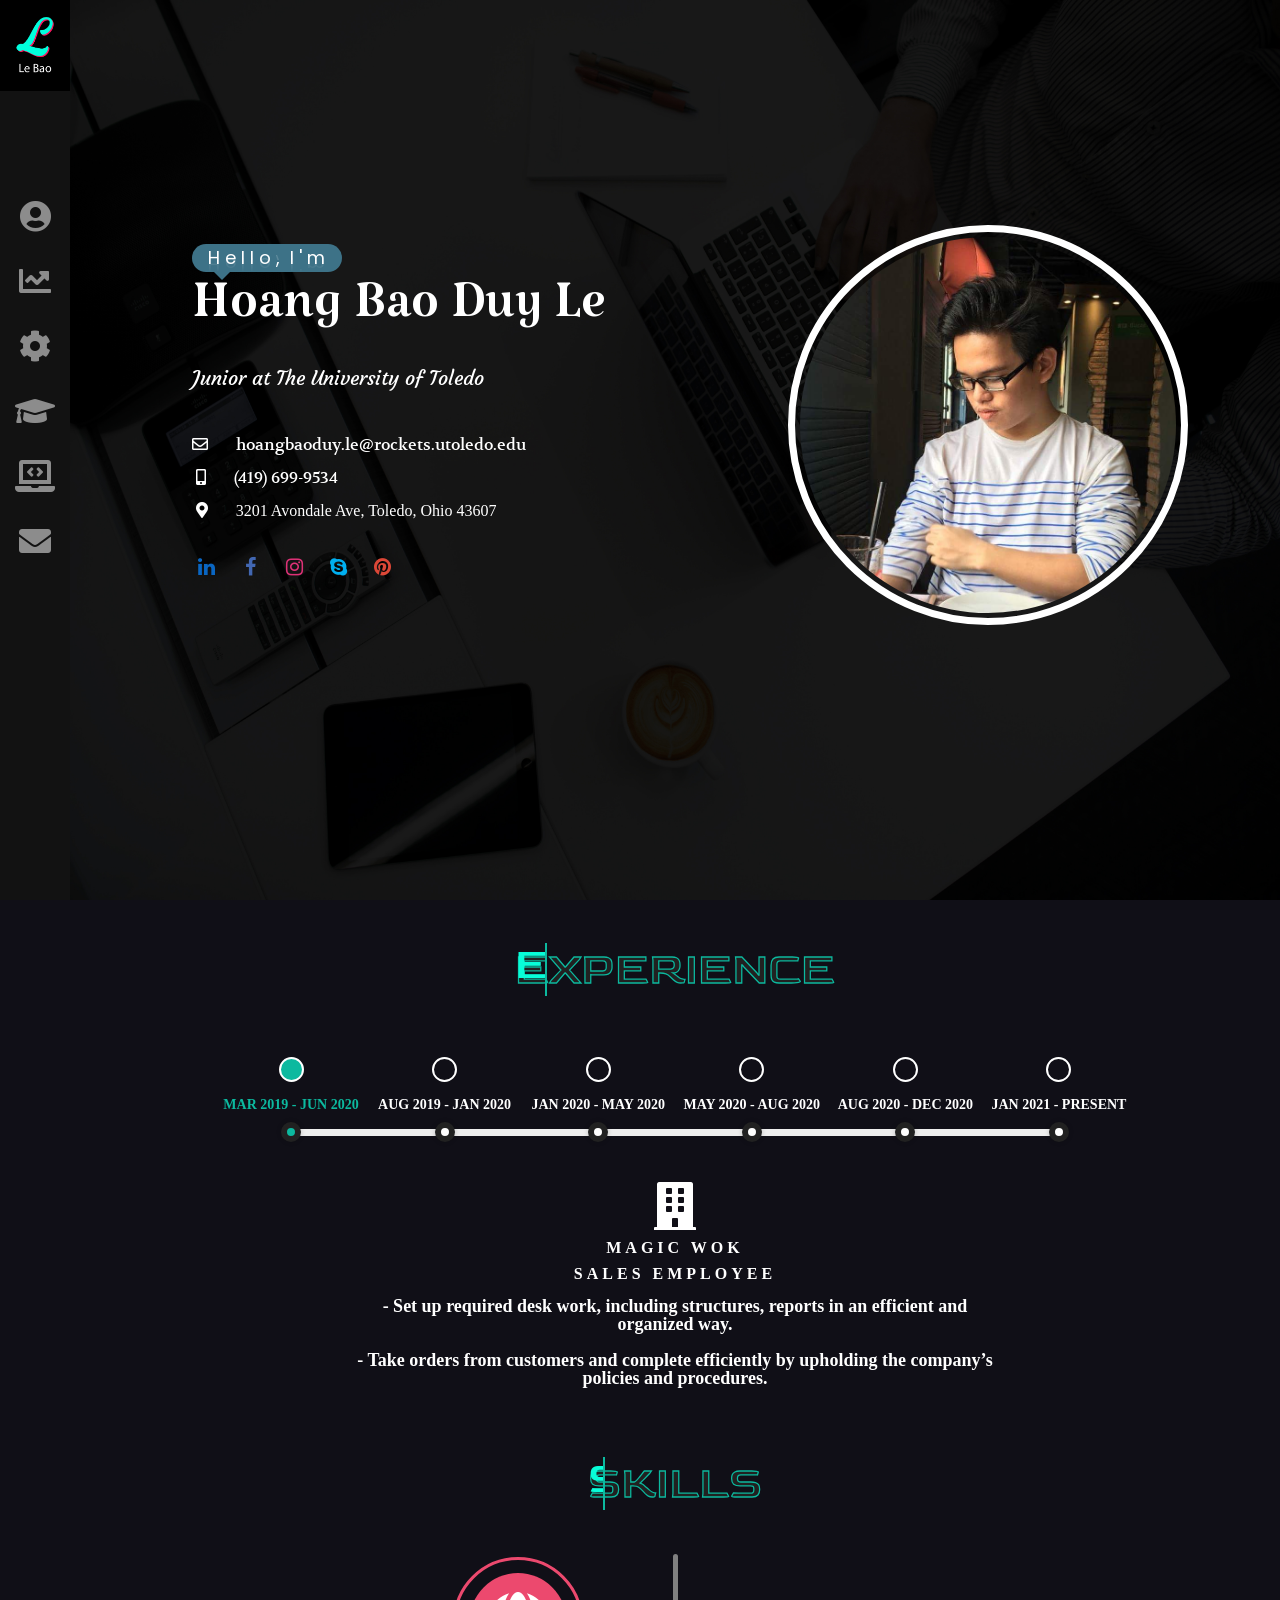
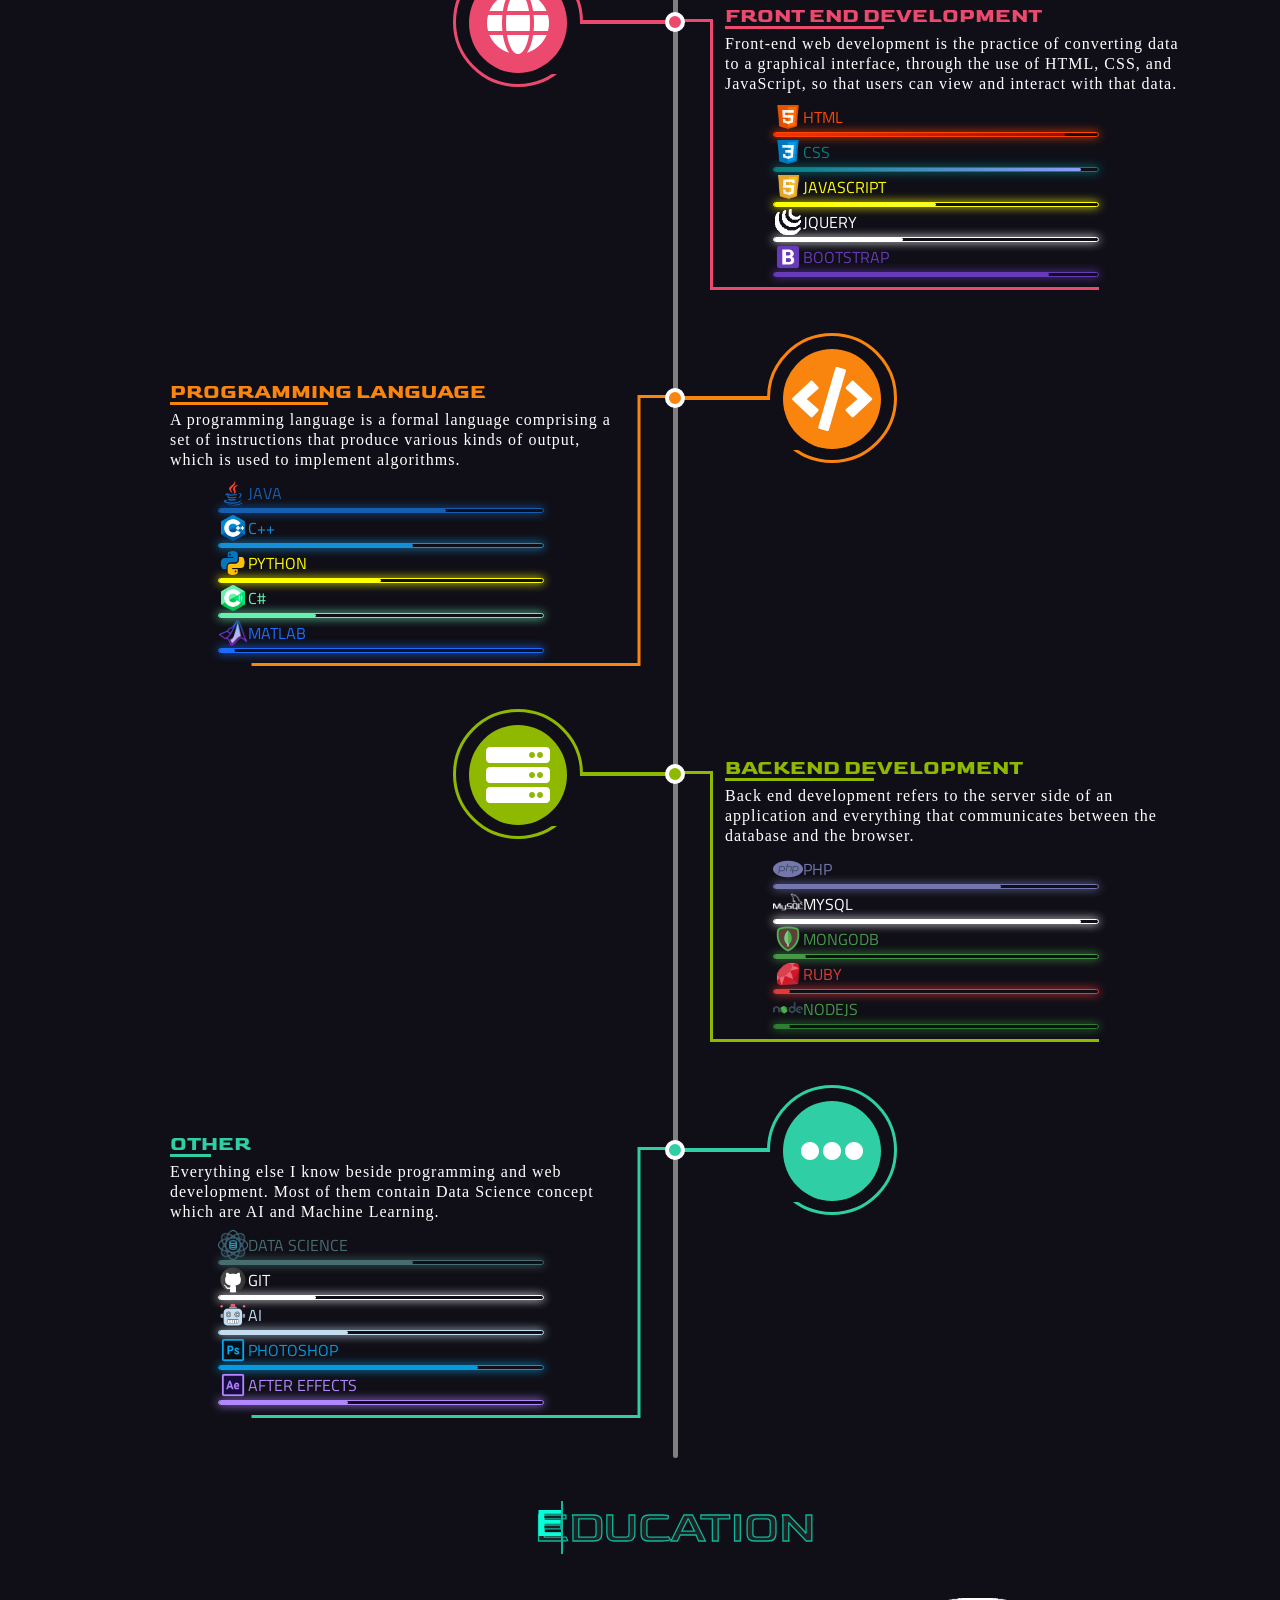
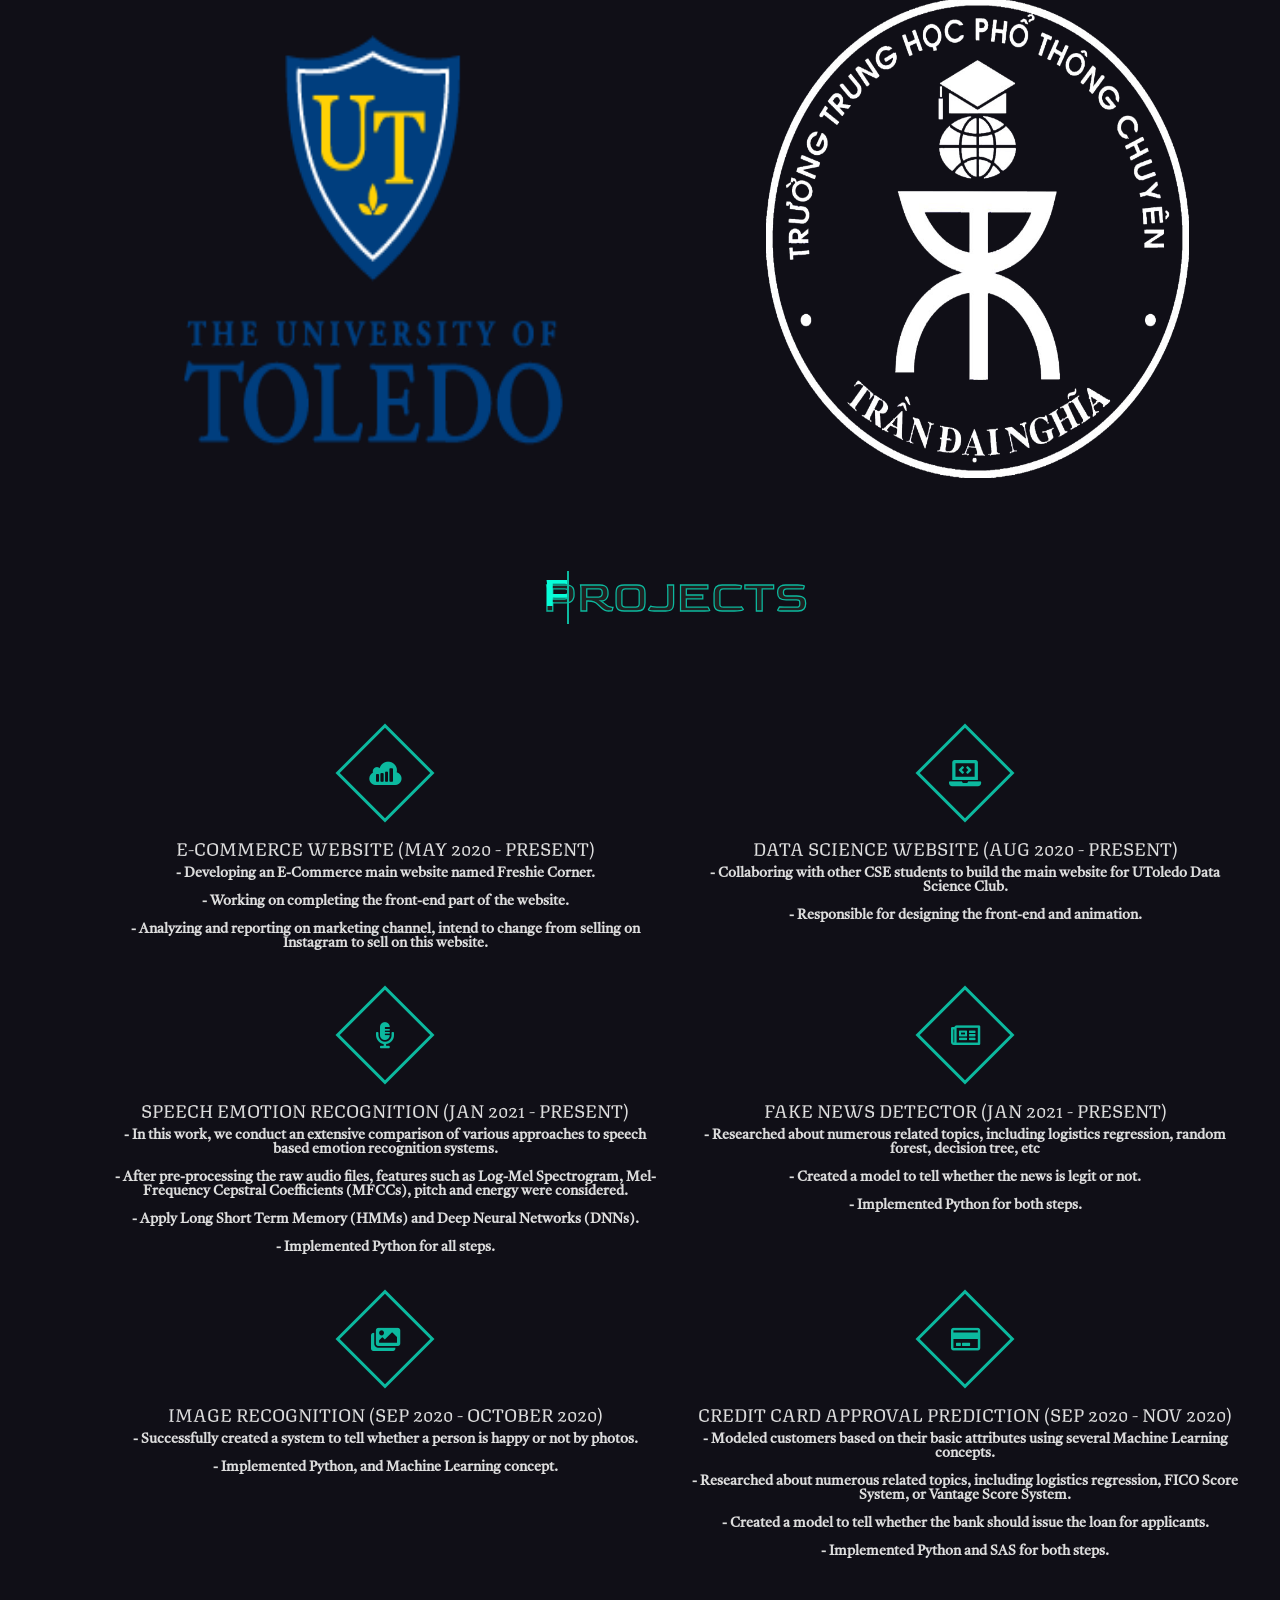
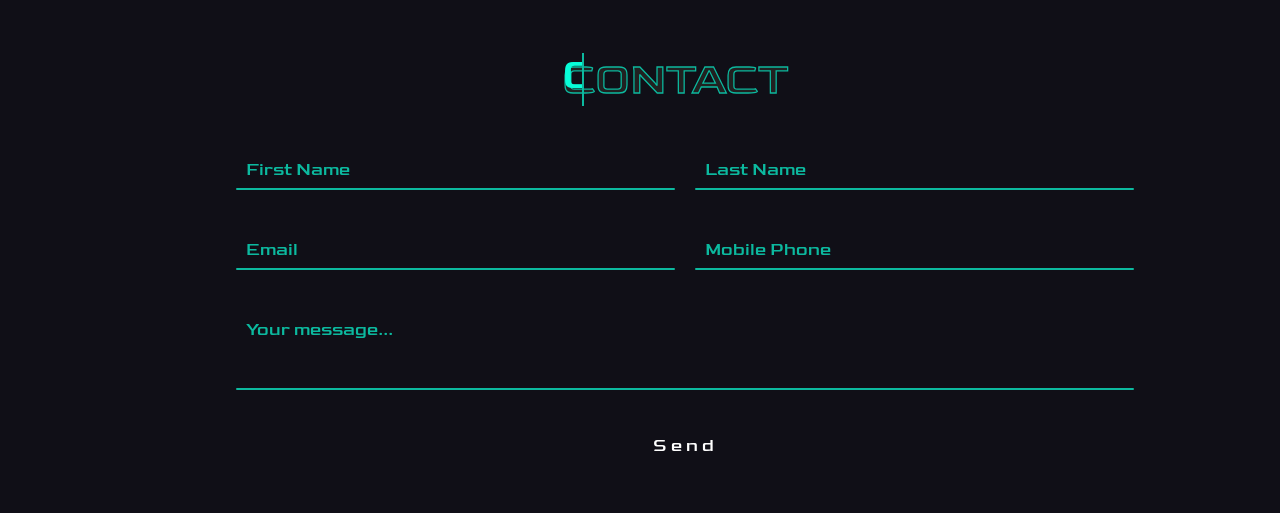
==== commit a0221998: "Add all files again" ====
--- a/about.html
+++ b/about.html
@@ -1,4 +1,3 @@
-<<<<<<< HEAD
 <!DOCTYPE html>
 <html lang="en">
 
@@ -1203,1210 +1202,4 @@
         crossorigin="anonymous"></script>
 </body>
 
-=======
-<!DOCTYPE html>
-<html lang="en">
-
-<head>
-    <meta charset="UTF-8">
-    <meta name="viewport" content="width=device-width, initial-scale=1.0">
-
-    <!-- Bootstrap CSS -->
-    <link rel="stylesheet" href="https://stackpath.bootstrapcdn.com/bootstrap/4.1.3/css/bootstrap.min.css"
-        integrity="sha384-MCw98/SFnGE8fJT3GXwEOngsV7Zt27NXFoaoApmYm81iuXoPkFOJwJ8ERdknLPMO" crossorigin="anonymous">
-
-    <!--Font Awesome CSS-->
-    <link rel="stylesheet" href="https://cdnjs.cloudflare.com/ajax/libs/font-awesome/4.7.0/css/font-awesome.min.css">
-    <link rel="stylesheet" href="https://use.fontawesome.com/releases/v5.3.1/css/all.css">
-    <link href="/your-path-to-fontawesome/css/fontawesome.css" rel="stylesheet">
-    <link href="/your-path-to-fontawesome/css/brands.css" rel="stylesheet">
-    <link href="/your-path-to-fontawesome/css/solid.css" rel="stylesheet">
-
-    <!--AOS Link-->
-    <link rel="stylesheet" href="aos-by-red.css">
-    <link rel="stylesheet" href="https://unpkg.com/aos@next/dist/aos.css" />
-
-    <!--Icon on top-->
-    <link rel="icon" href="assets/images/logo_top.png" />
-
-    <!--Google Font-->
-    <link rel="preconnect" href="https://fonts.gstatic.com">
-    <link href="https://fonts.googleapis.com/css2?family=Montserrat:wght@700&display=swap" rel="stylesheet">
-    <link rel="preconnect" href="https://fonts.gstatic.com">
-    <link href="https://fonts.googleapis.com/css2?family=Catamaran:wght@800&display=swap" rel="stylesheet">
-    <link rel="preconnect" href="https://fonts.gstatic.com">
-    <link href="https://fonts.googleapis.com/css2?family=Titillium+Web:wght@700&display=swap" rel="stylesheet">
-    <link rel="preconnect" href="https://fonts.gstatic.com">
-    <link href="https://fonts.googleapis.com/css2?family=Goldman:wght@700&display=swap" rel="stylesheet">
-    <link rel="preconnect" href="https://fonts.gstatic.com">
-    <link href="https://fonts.googleapis.com/css2?family=Caveat&display=swap" rel="stylesheet">
-    <link rel="preconnect" href="https://fonts.gstatic.com">
-    <link href="https://fonts.googleapis.com/css2?family=Castoro:ital@1&display=swap" rel="stylesheet">
-    <link rel="preconnect" href="https://fonts.gstatic.com">
-    <link href="https://fonts.googleapis.com/css2?family=Texturina:wght@300&display=swap" rel="stylesheet">
-    <link rel="preconnect" href="https://fonts.gstatic.com">
-    <link href="https://fonts.googleapis.com/css2?family=Goldman&display=swap" rel="stylesheet">
-    <link rel="preconnect" href="https://fonts.gstatic.com">
-    <link href="https://fonts.googleapis.com/css2?family=Playfair+Display&display=swap" rel="stylesheet">
-    <link rel="preconnect" href="https://fonts.gstatic.com">
-    <link href="https://fonts.googleapis.com/css2?family=Poppins&display=swap" rel="stylesheet">
-    <link rel="preconnect" href="https://fonts.gstatic.com">
-    <link href="https://fonts.googleapis.com/css2?family=Courgette&display=swap" rel="stylesheet">
-    <link rel="preconnect" href="https://fonts.gstatic.com">
-    <link href="https://fonts.googleapis.com/css2?family=Volkhov&display=swap" rel="stylesheet">
-    <link rel="preconnect" href="https://fonts.gstatic.com">
-    <link href="https://fonts.googleapis.com/css2?family=Katibeh&display=swap" rel="stylesheet">
-
-
-
-    <!--Custom CSS-->
-    <link rel="stylesheet" href="styles/reset.css">
-    <link rel="stylesheet" href="styles/about-section.css">
-    <link rel="stylesheet" href="styles/experience-section.css">
-    <link rel="stylesheet" href="styles/skill-section.css">
-    <link rel="stylesheet" href="styles/education-section.css">
-    <link rel="stylesheet" href="styles/project-section.css">
-    <link rel="stylesheet" href="styles/contact-section.css">
-    <link rel="stylesheet" href="styles/resume-section.css">
-    <link rel="stylesheet" href="styles/all.css">
-    <link rel="stylesheet" href="styles/wavy.css">
-    <link rel="stylesheet" href="styles/nav.css">
-    <link rel="stylesheet" href="styles/transition.css">
-    <link rel="stylesheet" href="styles/preloader.css">
-
-    <title>Hoang Bao Duy Le</title>
-</head>
-
-<body>
-    <div class="preloader">
-        <div id="loader-container">
-            <div class="loader-div">
-                <div class="loader-div">
-                    <div class="loader-div">
-                        <div class="loader-div"></div>
-                    </div>
-                </div>
-            </div>
-        </div>
-    </div>
-
-
-    <!-- <div class="transition transition-2 is-active"></div> -->
-
-    <!--Navigation-->
-    <nav id="vertical">
-        <div class="container-fluid">
-            <div class="row">
-                <!-- sidebar -->
-                <div class="pl-0 pr-0 justify-content-center">
-                    <img style="cursor: pointer;" onclick="goTop()" src="assets/images/logo.png" alt="">
-
-                    <div class="navbar-item text-center">
-                        <ul class="navbar-nav flex-column nav-icon">
-                            <li class="nav-item">
-                                <span>
-                                    <i id="about-icon" class="fas fa-user-circle fa-2x"></i>
-                                </span>
-
-                                <span onclick="aboutSection()">
-                                    <a style="cursor: pointer;" class="about-link nav-a" href="index.html">ABOUT</a>
-                                    </a>
-                                </span>
-                            </li>
-
-                            <li class="nav-item">
-                                <span>
-                                    <i id="experience-icon" class="fas fa-chart-line fa-2x"></i>
-                                </span>
-
-                                <span onclick="experienceSection()">
-                                    <a style="cursor: pointer;" class="experience-link nav-a" href="experience.html">
-                                        EXPERIENCE
-                                    </a>
-                                </span>
-                            </li>
-
-                            <li class="nav-item">
-                                <span>
-                                    <i id="skill-icon" class="fas fa-cog fa-2x"></i>
-                                </span>
-
-                                <span onclick="skillSection()">
-                                    <a style="cursor: pointer;" class="skill-link nav-a" href="skill.html">SKILL
-                                    </a>
-                                </span>
-
-                            </li>
-
-                            <li class="nav-item">
-                                <span>
-                                    <i id="education-icon" class="fas fa-graduation-cap fa-2x"></i>
-                                </span>
-
-                                <span onclick="educationSection()">
-                                    <a style="cursor: pointer;" class="education-link nav-a"
-                                        href="education.html">EDUCATION
-                                    </a>
-                                </span>
-                            </li>
-
-                            <li class="nav-item">
-                                <span>
-                                    <i id="project-icon" class="fas fa-laptop-code fa-2x"></i>
-                                </span>
-
-                                <span onclick="projectSection()">
-                                    <a style="cursor: pointer;" class="project-link nav-a" href="project.html">PROJECTS
-                                    </a>
-                                </span>
-                            </li>
-
-                            <li class="nav-item">
-                                <span>
-                                    <i id="contact-icon" class="fas fa-envelope fa-2x"></i>
-                                </span>
-
-                                <span onclick="contactSection()">
-                                    <a style="cursor: pointer;" class="contact-link nav-a" href="contact.html">CONTACT
-                                    </a>
-                                </span>
-                            </li>
-                        </ul>
-                    </div>
-
-                    <!-- <div class="social-media justify-content-center">
-                        <ul class="social-icon">
-                            <li id="linkedin">
-                                <a href="https://www.linkedin.com/in/hoang-bao-duy-le/"><i
-                                        class="fab fa-linkedin-in"></i></a>
-                            </li>
-
-                            <li id="facebook">
-                                <a href="https://www.facebook.com/baoduy2408"><i class="fab fa-facebook-f"></i></a>
-                            </li>
-
-                            <li id="instagram">
-                                <a href=""><i class="fab fa-instagram"></i></a>
-                            </li>
-                        </ul>
-                    </div> -->
-                </div>
-            </div>
-        </div>
-    </nav>
-
-    <nav class="navbar navbar-expand justify-content-center" id="horizon">
-        <div class="container-fluid">
-            <img src="assets/images/logo.png" alt="" class="horizon-image pl-3" style="cursor: pointer;"
-                onclick="goTop()">
-            <div class="row horizon-row">
-                <div class="navbar-item collapse navbar-collapse justify-content-center" id="horizon-navbar">
-                    <ul class="navbar-nav justify-content-center">
-                        <li class="nav-item horizon-item">
-                            <span>
-                                <i id="about-icon" class="fas fa-user-circle fa-2x"></i>
-                            </span>
-
-                            <span onclick="aboutSection()">
-                                <a style="cursor: pointer;" class="about-link nav-a" href="index.html">ABOUT</a>
-                                </a>
-                            </span>
-                        </li>
-
-                        <li class="nav-item horizon-item">
-                            <span>
-                                <i id="experience-icon" class="fas fa-chart-line fa-2x"></i>
-                            </span>
-
-                            <span onclick="experienceSection()">
-                                <a style="cursor: pointer;" class="experience-link nav-a" href="experience.html">
-                                    EXPERIENCE
-                                </a>
-                            </span>
-                        </li>
-
-                        <li class="nav-item horizon-item">
-                            <span>
-                                <i id="skill-icon" class="fas fa-cog fa-2x"></i>
-                            </span>
-
-                            <span onclick="skillSection()">
-                                <a style="cursor: pointer;" class="skill-link nav-a" href="skill.html">SKILL
-                                </a>
-                            </span>
-
-                        </li>
-
-                        <li class="nav-item horizon-item">
-                            <span>
-                                <i id="education-icon" class="fas fa-graduation-cap fa-2x"></i>
-                            </span>
-
-                            <span onclick="educationSection()">
-                                <a style="cursor: pointer;" class="education-link nav-a" href="education.html">EDUCATION
-                                </a>
-                            </span>
-                        </li>
-
-                        <li class="nav-item horizon-item">
-                            <span>
-                                <i id="project-icon" class="fas fa-laptop-code fa-2x"></i>
-                            </span>
-
-                            <span onclick="projectSection()">
-                                <a style="cursor: pointer;" class="project-link nav-a" href="project.html">PROJECTS
-                                </a>
-                            </span>
-                        </li>
-
-                        <li class="nav-item horizon-item">
-                            <span>
-                                <i id="contact-icon" class="fas fa-envelope fa-2x"></i>
-                            </span>
-
-                            <span onclick="contactSection()">
-                                <a style="cursor: pointer;" class="contact-link nav-a" href="contact.html">CONTACT
-                                </a>
-                            </span>
-                        </li>
-                    </ul>
-                </div>
-            </div>
-            <!-- <a id="linkedin-horizon" class="media-horizon pr-1" href="https://www.linkedin.com/in/hoang-bao-duy-le/"><i
-                    class="fab fa-linkedin-in"></i></a>
-            <a id="facebook-horizon" class="media-horizon px-1" href="https://www.facebook.com/baoduy2408"><i
-                    class="fab fa-facebook-f"></i></a>
-            <a id="instagram-horizon" class="media-horizon pl-1" href=""><i class="fab fa-instagram"></i></a> -->
-
-            <button id="toggle-nav-button" class="border-0" type="button" data-toggle="collapse"
-                data-target="#toggleNav" onclick="show_hide()">
-                <svg width="35" height="35" viewBox="0 0 16 16" class="bi bi-chevron-double-down" fill="currentColor"
-                    xmlns="http://www.w3.org/2000/svg">
-                    <path fill-rule="evenodd"
-                        d="M1.646 6.646a.5.5 0 0 1 .708 0L8 12.293l5.646-5.647a.5.5 0 0 1 .708.708l-6 6a.5.5 0 0 1-.708 0l-6-6a.5.5 0 0 1 0-.708z" />
-                    <path fill-rule="evenodd"
-                        d="M1.646 2.646a.5.5 0 0 1 .708 0L8 8.293l5.646-5.647a.5.5 0 0 1 .708.708l-6 6a.5.5 0 0 1-.708 0l-6-6a.5.5 0 0 1 0-.708z" />
-                </svg>
-            </button>
-        </div>s
-    </nav>
-
-    <nav id="toggleNav" class="navbar navbar-expand container-fluid">
-        <div class="navbar-item" id="item-toggle">
-            <ul class="navbar-nav justify-content-between">
-                <li class="nav-item toggle-item">
-                    <span>
-                        <i id="about-icon" class="fas fa-user-circle fa-2x"></i>
-                    </span>
-
-                    <span onclick="aboutSection()">
-                        <a style="cursor: pointer;" class="about-link nav-a" href="index.html">ABOUT</a>
-                        </a>
-                    </span>
-                </li>
-
-                <li class="nav-item toggle-item">
-                    <span>
-                        <i id="experience-icon" class="fas fa-chart-line fa-2x"></i>
-                    </span>
-
-                    <span onclick="experienceSection()">
-                        <a style="cursor: pointer;" class="experience-link nav-a" href="experience.html">
-                            EXPERIENCE
-                        </a>
-                    </span>
-                </li>
-
-                <li class="nav-item toggle-item">
-                    <span>
-                        <i id="skill-icon" class="fas fa-cog fa-2x"></i>
-                    </span>
-
-                    <span onclick="skillSection()">
-                        <a style="cursor: pointer;" class="skill-link nav-a" href="skill.html">SKILL
-                        </a>
-                    </span>
-
-                </li>
-
-                <li class="nav-item toggle-item">
-                    <span>
-                        <i id="education-icon" class="fas fa-graduation-cap fa-2x"></i>
-                    </span>
-
-                    <span onclick="educationSection()">
-                        <a style="cursor: pointer;" class="education-link nav-a" href="education.html">EDUCATION
-                        </a>
-                    </span>
-                </li>
-
-                <li class="nav-item toggle-item">
-                    <span>
-                        <i id="project-icon" class="fas fa-laptop-code fa-2x"></i>
-                    </span>
-
-                    <span onclick="projectSection()">
-                        <a style="cursor: pointer;" class="project-link nav-a" href="project.html">PROJECTS
-                        </a>
-                    </span>
-                </li>
-
-                <li class="nav-item toggle-item">
-                    <span>
-                        <i id="contact-icon" class="fas fa-envelope fa-2x"></i>
-                    </span>
-
-                    <span onclick="contactSection()">
-                        <a style="cursor: pointer;" class="contact-link nav-a" href="contact.html">CONTACT
-                        </a>
-                    </span>
-                </li>
-            </ul>
-        </div>
-    </nav>
-
-    <div class="modal-img">
-        <img src="assets/images/education_section/toledo-logo.jpg" alt="">
-        <div class="toledo-close"></div>
-    </div>
-
-    <div class="tdn-modal-img">
-        <img src="assets/images/education_section/tdn-modal.jpg" alt="">
-        <div class="tdn-close"></div>
-    </div>
-
-
-    <main>
-        <div class="main-content">
-            <section id="about-main">
-                <img src="assets/images/about_section/background-dark.jpg" alt="" id="about-background">
-                <div class="about-content">
-                    <div class="about-page-container">
-                        <div class="about-info text-white">
-                            <div class="bubble d-flex justify-content-center align-items-center">
-                                <p class="wavy">
-                                    <span style="--i:1;">H</span>
-                                    <span style="--i:2;">e</span>
-                                    <span style="--i:3;">l</span>
-                                    <span style="--i:4;">l</span>
-                                    <span style="--i:5;">o</span>
-                                    <span style="--i:6;">,</span>
-                                    <span style="--i:7;"> </span>
-                                    <span style="--i:8;">I</span>
-                                    <span style="--i:9;">'</span>
-                                    <span style="--i:10;">m</span>
-                                    <!-- Hello, I am -->
-                                </p>
-                            </div>
-
-                            <div class="about-attribute">
-                                <p id="about-name" class="mb-3">Hoang Bao Duy Le</p>
-                                <p id="about-title">Junior at The University of Toledo</p>
-                                <p id="about-email"><i class="far fa-envelope mr-4 mt-5"></i>
-                                    hoangbaoduy.le@rockets.utoledo.edu</p>
-                                <p id="about-phone"><i class="fas fa-mobile-alt mr-4 mt-3"></i> (419) 699-9534</p>
-                                <p id="about-address"><i class="fas fa-map-marker-alt mr-4 ml-1 mt-3"></i> 3201 Avondale
-                                    Ave, Toledo, Ohio
-                                    43607</p>
-                            </div>
-
-                            <div class="social-media mt-5 ml-5 text-white">
-                                <ul>
-                                    <li><a href="https://www.linkedin.com/in/hoang-bao-duy-le/"><span></span></a></li>
-                                    <li><a href="https://www.facebook.com/baoduy2408"><span></span></a></li>
-                                    <li><a href="https://www.instagram.com/mabulee/"><span></span></a></li>
-                                    <li><a href="https://secure.skype.com/portal/overview"><span></span></a></li>
-                                    <li><a href="https://www.pinterest.com/boduylhong/_saved/"><span></span></a></li>
-                                </ul>
-                            </div>
-                        </div>
-
-                        <div class="about-img">
-                            <img src="assets/images/about_section/profile.jpg" alt="" id="about-image">
-                        </div>
-                    </div>
-
-                </div>
-            </section>
-
-            <section id="experience-main" class="my-5" data-aos="zoom-out">
-                <h1 class="text-center">
-                    <span data-text="EXPERIENCE" id="header" class="text-center">EXPERIENCE</span>
-                </h1>
-
-                <div class="experience-content">
-                    <div class="experience-container">
-                        <input type="radio" class="first" id="firstradio" name="bright" checked>
-                        <input type="radio" class="second" id="secondradio" name="bright">
-                        <input type="radio" class="third" id="thirdradio" name="bright">
-                        <input type="radio" class="fourth" id="fourthradio" name="bright">
-                        <input type="radio" class="fifth" id="fifthradio" name="bright">
-                        <input type="radio" class="sixth" id="sixthradio" name="bright">
-
-                        <div class="head">
-                            <ul class="navlist">
-                                <li class="st1 active" id="step1" onclick="showst1()">
-                                    <h2 class="inner" id="first-inner">Mar 2019 - Jun 2020</h2>
-                                </li>
-                                <li class="st2" id="step2" onclick="showst2()">
-                                    <h2 class="inner" id="second-inner">Aug 2019 - Jan 2020</h2>
-                                </li>
-                                <li class="st3" id="step3" onclick="showst3()">
-                                    <h2 class="inner" id="third-inner">Jan 2020 - May 2020</h2>
-                                </li>
-                                <li class="st4" id="step4" onclick="showst4()">
-                                    <h2 class="inner" id="fourth-inner">May 2020 - Aug 2020</h2>
-                                </li>
-                                <li class="st5" id="step5" onclick="showst5()">
-                                    <h2 class="inner" id="fifth-inner">Aug 2020 - Dec 2020</h2>
-                                </li>
-                                <li class="st6" id="step6" onclick="showst6()">
-                                    <h2 class="inner" id="sixth-inner">Jan 2021 - Present</h2>
-                                </li>
-                            </ul>
-
-                            <div class="line">
-                                <span></span>
-                            </div>
-                        </div>
-
-                        <div class="experience-content">
-                            <section class="first-section">
-                                <span><i class="fas fa-building"></i></span>
-
-                                <h2>Magic Wok</h2>
-                                <h2>Sales Employee</h2>
-                                <p>- Set up required desk work, including structures, reports in an efficient and
-                                    organized way. <br> <br>
-                                    - Take orders from customers and complete efficiently by upholding the company’s
-                                    policies
-                                    and procedures.</p>
-                            </section>
-
-                            <section class="second-section">
-                                <span><img src="assets/images/education_section/toledo-logo.png" alt=""></span>
-
-                                <h2>Undergraduate Teaching Assistant</h2>
-                                <p>- Assisted students in homework and lab assignments. <br> <br>
-                                    - Attended a training course on professional teaching. <br> <br>
-                                    - Listened to student’s concerns and questions then communicate problems with the
-                                    professor.</p>
-                            </section>
-
-                            <section class="third-section">
-                                <span><img src="assets/images/education_section/toledo-logo.png" alt=""></span>
-
-                                <h2>Programming Peer Tutor</h2>
-                                <p>- Interpret the essential programming concepts for students in lab sessions. <br>
-                                    <br>
-                                    - Help students with their homework and monthly project given by the professor. <br>
-                                    <br>
-                                    - Teach first-year students to help them expand their knowledge about
-                                    programming</p>
-                            </section>
-
-                            <section class="fourth-section">
-                                <span><img src="assets/images/education_section/toledo-logo.png" alt=""></span>
-                                <h2>Academic Industry Immersion Seminar<br> (Alternative Co-op Course Due to COVID-19)
-                                </h2>
-
-                                <p>- Worked on a case study group to develop solutions for Matrix’s Case Study affected
-                                    by a HAB event while aligning with EPA regulations. <br> <br>
-                                    - Collaborated with team members from the University of Toledo to recommend the most
-                                    appropriate response to the problem. <br> <br>
-                                    - Completed online certifications via Lynda/LinkedIn to broaden technical skills
-                                    such as Python and JavaScript Essential Training. <br> <br>
-                                    - Completed KEEN Entrepreneurial Mindset Modules about Innovating to Solve Problems
-                                    Under Organizational Constraints and Learning from Failures.</p>
-                            </section>
-
-                            <section class="fifth-section">
-                                <span><img src="assets/images/education_section/datascience.png" alt="" width="200"
-                                        height="200"></span>
-
-                                <h2>Web Developer</h2>
-                                <p>- Responsible for building, coding, and designing the official website. <br> <br>
-                                    - Working on separate projects such as image recognition, credit application
-                                    approval
-                                    prediction.<br> <br>
-                                    - Researching about machine learning, deep learning and neuron network.</p>
-                            </section>
-
-                            <section class="sixth-section">
-                                <span><i class="fas fa-building"></i></span>
-
-                                <h2>System Software Developer</h2>
-                                <p>- Maintain and update (mainly web-based) manufacturing software systems related to: just-in-time manufacturing execution system (MES), 
-                                    data collection systems, and web-based administrative applications. Many involving integration to PLCs. <br></br>
-                                    - Participate in design efforts related to new system projects and support the implementation and ongoing use of these applications.<br></br>
-                                    - Support existing applications using tools developed and MS SQL Server Management Studio.<br></br>
-                                    - Ensure the reliability and accuracy of all systems implemented at Nysus Solutions.<br></br>
-                                    - Work with the Lead Application Architect to design and deploy a robust architecture that will facilitate growth of new applications being developed and deployed.</p>
-                            </section>
-                        </div>
-                    </div>
-            </section>
-
-            <section id="skill-main" class="my-5" data-aos="fade-down">
-                <h1 class=" text-center">
-                    <span data-text="SKILLS" id="header" class="text-center">SKILLS</span>
-                </h1>
-                
-                <div class="container my-5">
-                    <div class="row">
-                        <div class="col-md-12">
-                            <div class="main-timeline">
-                                <a href="#" class="timeline" onclick="return false;">
-                                    <div class="timeline-icon"><i class="fa fa-globe"></i></div>
-                                    <div class="timeline-content">
-                                        <h3 class="title title-web">Front End Development</h3>
-                                        <p class="skill-description mb-2">
-                                            Front-end web development is the practice of converting data to a graphical interface, through the use of HTML, CSS, and JavaScript, so that users can view and interact with that data.
-                                        </p>
-                                        
-                                        <div id="html" class="pl-5">
-                                            <div class="d-flex skill-item">
-                                                <img src="assets/images/icon/html.png" alt="">
-                                                <p id="html-text">HTML</p>
-                                            </div>
-    
-                                            <div id="html-bar">
-                                                <div id="html-finished-bar"></div>
-                                            </div>
-                                        </div>
-    
-                                        <div id="css" class="pl-5">
-                                            <div class="d-flex skill-item">
-                                                <img src="assets/images/icon/css.png" alt="">
-                                                <p id="css-text">CSS</p>
-                                            </div>
-    
-                                            <div id="css-bar">
-                                                <div id="css-finished-bar"></div>
-                                            </div>
-                                        </div>
-    
-                                        <div id="javascript" class="pl-5">
-                                            <div class="d-flex skill-item">
-                                                <img src="assets/images/icon/js.png" alt="">
-                                                <p id="js-text">JAVASCRIPT</p>
-                                            </div>
-    
-                                            <div id="js-bar">
-                                                <div id="js-finished-bar"></div>
-                                            </div>
-                                        </div>
-    
-                                        <div id="jquery" class="pl-5">
-                                            <div class="d-flex skill-item">
-                                                <img src="assets/images/icon/jquery.png" alt="">
-                                                <p id="jquery-text">JQUERY</p>
-                                            </div>
-    
-                                            <div id="jquery-bar">
-                                                <div id="jquery-finished-bar"></div>
-                                            </div>
-                                        </div>
-    
-                                        <div id="bootstrap" class="pl-5">
-                                            <div class="d-flex skill-item">
-                                                <img src="assets/images/icon/bootstrap.png" alt="">
-                                                <p id="bootstrap-text">BOOTSTRAP</p>
-                                            </div>
-    
-                                            <div id="bootstrap-bar">
-                                                <div id="bootstrap-finished-bar"></div>
-                                            </div>
-                                        </div>
-                                    </div>
-                                </a>
-                                <a href="#" class="timeline" onclick="return false;">
-                                    <div class="timeline-icon"><i class="fas fa-code"></i></div>
-                                    <div class="timeline-content">
-                                        <h3 class="title title-program">Programming Language</h3>
-                                        <p class="skill-description mb-2">
-                                            A programming language is a formal language comprising a set of instructions that produce various kinds of output, which is used to implement algorithms. 
-                                            </p>
-
-                                        <div id="java" class="pl-5">
-                                            <div class="d-flex skill-item">
-                                                <img src="assets/images/icon/java.png" alt="">
-                                                <p id="java-text">Java</p>
-                                            </div>
-    
-                                            <div id="java-bar">
-                                                <div id="java-finished-bar"></div>
-                                            </div>
-                                        </div>
-    
-                                        <div id="cpp" class="pl-5">
-                                            <div class="d-flex skill-item">
-                                                <img src="assets/images/icon/c++.png" alt="">
-                                                <p id="cpp-text">C++</p>
-                                            </div>
-    
-                                            <div id="cpp-bar">
-                                                <div id="cpp-finished-bar"></div>
-                                            </div>
-                                        </div>
-    
-                                        <div id="python" class="pl-5">
-                                            <div class="d-flex skill-item">
-                                                <img src="assets/images/icon/python.png" alt="">
-                                                <p id="python-text">PYTHON</p>
-                                            </div>
-    
-                                            <div id="python-bar">
-                                                <div id="python-finished-bar"></div>
-                                            </div>
-                                        </div>
-    
-                                        <div id="c_sharp" class="pl-5">
-                                            <div class="d-flex skill-item">
-                                                <img src="assets/images/icon/c_sharp.png" alt="">
-                                                <p id="c_sharp-text">C#</p>
-                                            </div>
-    
-                                            <div id="c_sharp-bar">
-                                                <div id="c_sharp-finished-bar"></div>
-                                            </div>
-                                        </div>
-
-                                        <div id="matlab" class="pl-5">
-                                            <div class="d-flex skill-item">
-                                                <img src="assets/images/icon/matlab.png" alt="">
-                                                <p id="matlab-text">MATLAB</p>
-                                            </div>
-    
-                                            <div id="matlab-bar">
-                                                <div id="matlab-finished-bar"></div>
-                                            </div>
-                                        </div>
-                                    </div>
-                                </a>
-                                <a href="#" class="timeline" onclick="return false;">
-                                    <div class="timeline-icon"><i class="fas fa-server"></i></div>
-                                    <div class="timeline-content">
-                                        <h3 class="title title-backend">Backend Development</h3>
-                                        <p class="skill-description mb-2">
-                                            Back end development refers to the server side of an application and everything that communicates between the database and the browser.
-                                            </p>
-
-                                        <div id="php" class="pl-5">
-                                            <div class="d-flex skill-item">
-                                                <img src="assets/images/icon/php.png" alt="">
-                                                <p id="php-text">PHP</p>
-                                            </div>
-    
-                                            <div id="php-bar">
-                                                <div id="php-finished-bar"></div>
-                                            </div>
-                                        </div>
-    
-                                        <div id="sql" class="pl-5">
-                                            <div class="d-flex skill-item">
-                                                <img src="assets/images/icon/sql.png" alt="">
-                                                <p id="sql-text">MySQL</p>
-                                            </div>
-    
-                                            <div id="sql-bar">
-                                                <div id="sql-finished-bar"></div>
-                                            </div>
-                                        </div>
-    
-                                        <div id="mongoDB" class="pl-5">
-                                            <div class="d-flex skill-item">
-                                                <img src="assets/images/icon/mongoDB.png" alt="">
-                                                <p id="mongoDB-text">MongoDB</p>
-                                            </div>
-    
-                                            <div id="mongoDB-bar">
-                                                <div id="mongoDB-finished-bar"></div>
-                                            </div>
-                                        </div>                                        
-
-                                        <div id="ruby" class="pl-5">
-                                            <div class="d-flex skill-item">
-                                                <img src="assets/images/icon/ruby.png" alt="">
-                                                <p id="ruby-text">Ruby</p>
-                                            </div>
-    
-                                            <div id="ruby-bar">
-                                                <div id="ruby-finished-bar"></div>
-                                            </div>
-                                        </div>
-
-                                        <div id="node" class="pl-5">
-                                            <div class="d-flex skill-item">
-                                                <img src="assets/images/icon/node.png" alt="">
-                                                <p id="mongoDB-text">NodeJS</p>
-                                            </div>
-    
-                                            <div id="node-bar">
-                                                <div id="node-finished-bar"></div>
-                                            </div>
-                                        </div>
-                                    </div>
-                                </a>
-                                <a href="#" class="timeline" onclick="return false;">
-                                    <div class="timeline-icon"><i class="fas fa-ellipsis-h"></i></div>
-                                    <div class="timeline-content">
-                                        <h3 class="title title-other">Other</h3>
-                                        <p class="skill-description mb-2">
-                                            Everything else I know beside programming and web development. Most of them contain Data Science concept which are AI and Machine Learning.
-                                        </p>
-
-                                        <div id="datascience" class="pl-5">
-                                            <div class="d-flex skill-item">
-                                                <img src="assets/images/icon/datascience.png" alt="">
-                                                <p id="datascience-text">Data Science</p>
-                                            </div>
-    
-                                            <div id="datascience-bar">
-                                                <div id="datascience-finished-bar"></div>
-                                            </div>
-                                        </div>
-    
-                                        <div id="git" class="pl-5">
-                                            <div class="d-flex skill-item">
-                                                <img src="assets/images/icon/git.png" alt="">
-                                                <p id="git-text">Git</p>
-                                            </div>
-    
-                                            <div id="git-bar">
-                                                <div id="git-finished-bar"></div>
-                                            </div>
-                                        </div>
-    
-                                        <div id="AI" class="pl-5">
-                                            <div class="d-flex skill-item">
-                                                <img src="assets/images/icon/AI.png" alt="">
-                                                <p id="AI-text">AI</p>
-                                            </div>
-    
-                                            <div id="AI-bar">
-                                                <div id="AI-finished-bar"></div>
-                                            </div>
-                                        </div>
-    
-                                        <div id="photoshop" class="pl-5">
-                                            <div class="d-flex skill-item">
-                                                <img src="assets/images/icon/photoshop.png" alt="">
-                                                <p id="photoshop-text">Photoshop</p>
-                                            </div>
-    
-                                            <div id="photoshop-bar">
-                                                <div id="photoshop-finished-bar"></div>
-                                            </div>
-                                        </div>
-    
-                                        <div id="ae" class="pl-5">
-                                            <div class="d-flex skill-item">
-                                                <img src="assets/images/icon/ae.png" alt="">
-                                                <p id="ae-text">After Effects</p>
-                                            </div>
-    
-                                            <div id="ae-bar">
-                                                <div id="ae-finished-bar"></div>
-                                            </div>
-                                        </div>
-                                    </div>
-                                </a>
-                            </div>
-                        </div>
-                    </div>
-                </div>
-            </section>
-
-            <section id="education-main">
-                <h1 class="mb-5 text-center">
-                    <span data-text="EDUCATION" id="header" class="text-center">EDUCATION</span>
-                </h1>
-
-                <div class="education-content">
-                    <section class="toledo education-container mb-5">
-                        <div class="education-thecard">
-                            <div class="front">
-                                <img src="assets/images/education_section/utoledo.png" alt="" class="front-img">
-                            </div>
-
-                            <div class="back" id="toledo-back">
-                                <div class="header">
-                                    <div class="header">
-                                        <div class="hamburger-menu">
-                                            <div class="center">
-
-                                            </div>
-                                        </div>
-                                        <a href="" class="mail">
-                                            <i class="far fa-envelope"></i>
-                                        </a>
-
-                                        <div class="toledo-main">
-                                            <div class="toledo-img mt-3">
-                                                <div class="toledo-hover">
-                                                    <i class="fas fa-camera fa-2x"></i>
-                                                </div>
-                                            </div>
-                                            <h3 class="fullname">Le Bao</h3>
-                                            <h3 class="subname">College of Engineering</h3>
-                                        </div>
-                                    </div>
-                                </div>
-
-                                <div class="content justify-content-between align-items-center pt-4">
-                                    <div class="left">
-                                        <div class="about-container">
-                                            <h2 class="title">University of Toledo</h2>
-                                            <p class="text">Bachelor of Science</p>
-                                            <p class="text">Major: Computer Science</p>
-                                            <p class="text">Minor: Data Science</p>
-                                        </div>
-
-                                        <div class="icons-container">
-                                            <a href="https://www.linkedin.com/in/hoang-bao-duy-le/" class="icon text-primary"><i class="fab fa-linkedin-in"></i></a>
-                                            <a href="https://www.instagram.com/mabulee/" class="icon text-danger"><i class="fab fa-instagram"></i></a>
-                                            <a href="https://www.facebook.com/baoduy2408" class="icon text-info"><i class="fab fa-facebook-f"></i></a>
-                                            <a href="https://github.com/lehoangbaoduy" class="icon text-dark"><i class="fab fa-github"></i></a>                                        
-                                        </div>
-
-                                        <div class="buttons-wrapper">
-                                            <div class="follow-wrap">
-                                                <a href="" class="follow">Follow</a>
-                                            </div>
-                                            <div class="share-wrap">
-                                                <a href="" class="share">Share</a>
-                                            </div>
-                                        </div>
-                                    </div>
-
-                                    <div class="right">
-                                        <div>
-                                            <h3 class="number">3.74</h3>
-                                            <h3 class="number-title">GPA</h3>
-                                        </div>
-                                        <div>
-                                            <h3 class="number">Aug 2018</h3>
-                                            <h3 class="number-title">Start Date</h3>
-                                        </div>
-                                        <div>
-                                            <h3 class="number">Dec 2022</h3>
-                                            <h3 class="number-title">Graduation</h3>
-                                        </div>
-                                    </div>
-                                </div>
-                            </div>
-                        </div>
-                    </section>
-
-                    <section class="tdn education-container mb-5" id="tdn-container">
-                        <div class="education-thecard">
-                            <div class="front d-flex justify-content-center align-items-center">
-                                <img src="assets/images/education_section/tdn.png" alt="" class="front-img"
-                                    id="tdn-front-img">
-                            </div>
-
-
-                            <div class="back" id="tdn-back">
-                                <div class="header">
-                                    <div class="hamburger-menu">
-                                        <div class="center">
-
-                                        </div>
-                                    </div>
-                                    <a href="" class="mail">
-                                        <i class="far fa-envelope"></i>
-                                    </a>
-
-                                    <div class="tdn-main">
-                                        <div class="tdn-img">
-                                            <div class="tdn-hover">
-                                                <i class="fas fa-camera fa-2x"></i>
-                                            </div>
-                                        </div>
-                                        <h3 class="fullname">Le Hoang Bao Duy</h3>
-                                        <h3 class="subname"></h3>
-                                    </div>
-                                </div>
-
-                                <div class="content justify-content-between align-items-center pt-4">
-                                    <div class="left">
-                                        <div class="about-container">
-                                            <h2 class="title">Tran Dai Nghia High School</h2>
-                                            <p class="text">Natural Science</p>
-                                            <p><br></p>
-                                            <p><br></p>
-                                        </div>
-
-                                        <div class="icons-container">
-                                            <a href="https://www.linkedin.com/in/hoang-bao-duy-le/" class="icon text-primary"><i class="fab fa-linkedin-in"></i></a>
-                                            <a href="https://www.instagram.com/mabulee/" class="icon text-danger"><i class="fab fa-instagram"></i></a>
-                                            <a href="https://www.facebook.com/baoduy2408" class="icon text-info"><i class="fab fa-facebook-f"></i></a>
-                                            <a href="https://github.com/lehoangbaoduy" class="icon text-dark"><i class="fab fa-github"></i></a>
-                                        </div>
-
-                                        <div class="buttons-wrapper">
-                                            <div class="follow-wrap">
-                                                <a href="" class="follow">Follow</a>
-                                            </div>
-                                            <div class="share-wrap">
-                                                <a href="" class="share">Share</a>
-                                            </div>
-                                        </div>
-                                    </div>
-
-                                    <div class="right">
-                                        <div>
-                                            <h3 class="number">3.6</h3>
-                                            <h3 class="number-title">GPA</h3>
-                                        </div>
-                                        <div>
-                                            <h3 class="number">Aug 2015</h3>
-                                            <h3 class="number-title">Start Date</h3>
-                                        </div>
-                                        <div>
-                                            <h3 class="number">June 2018</h3>
-                                            <h3 class="number-title">Graduation</h3>
-                                        </div>
-                                    </div>
-                                </div>
-                            </div>
-                        </div>
-                    </section>
-                </div>
-            </section>
-
-            <section id="project-main" data-aos="flip-down">
-                <h1 class="mb-5 text-center">
-                    <span data-text="PROJECTS" id="header" class="text-center">PROJECTS</span>
-                </h1>
-
-                <div class="project-content">
-                    <div class="project-section">
-                        <div class="inner-width">
-                            <div class="project-container">
-                                <div class="project-box">
-                                    <div class="project-icon">
-                                        <i class="fab fa-sellsy"></i>
-                                    </div>
-
-                                    <div class="project-title">
-                                        E-Commerce Website (May 2020 - Present)
-                                    </div>
-
-                                    <div class="project-description">
-                                        - Developing an E-Commerce main website named Freshie Corner. <br>
-                                        <br>
-                                        - Working on completing the front-end part of the website. <br> <br>
-                                        - Analyzing and reporting on marketing channel, intend to change from selling on
-                                        Instagram to sell on this website.
-                                    </div>
-                                </div>
-
-
-                                <div class="project-box">
-                                    <div class="project-icon">
-                                        <i class="fas fa-laptop-code"></i>
-                                    </div>
-
-                                    <div class="project-title">
-                                        Data Science Website (Aug 2020 - Present)
-                                    </div>
-
-                                    <div class="project-description">
-                                        - Collaboring with other CSE students to build the main website for UToledo Data
-                                        Science Club. <br> <br>
-                                        - Responsible for designing the front-end and animation.
-                                    </div>
-                                </div>                                
-
-                                <div class="project-box">
-                                    <div class="project-icon">
-                                        <i class="fas fa-microphone-alt"></i>
-                                    </div>
-
-                                    <div class="project-title">
-                                        Speech Emotion Recognition (Jan 2021 - Present)
-                                    </div>
-
-                                    <div class="project-description">
-                                        - In this work, we conduct an extensive comparison of various approaches to speech based 
-                                        emotion recognition systems. <br> <br>
-                                        - After pre-processing the raw audio files, features such as Log-Mel Spectrogram, 
-                                        Mel-Frequency Cepstral Coefficients (MFCCs), pitch and energy were considered. <br> <br>
-                                        - Apply Long Short Term Memory (HMMs) and Deep Neural Networks (DNNs). <br> <br>
-                                        - Implemented Python for all steps.
-                                    </div>
-                                </div>
-
-                                <div class="project-box" id="credit">
-                                    <div class="project-icon">
-                                        <i class="far fa-newspaper"></i>
-                                    </div>
-
-                                    <div class="project-title">
-                                        Fake News Detector (Jan 2021 - Present)
-                                    </div>
-
-                                    <div class="project-description">
-                                        - Researched about numerous related topics, including logistics regression, 
-                                        random forest, decision tree, etc <br> <br>
-                                        - Created a model to tell whether the news is legit or not. <br> <br>
-                                        - Implemented Python for both steps.
-                                    </div>
-                                </div>
-
-                                <div class="project-box">
-                                    <div class="project-icon">
-                                        <i class="fas fa-images"></i>
-                                    </div>
-
-                                    <div class="project-title">
-                                        Image Recognition (Sep 2020 - October 2020)
-                                    </div>
-
-                                    <div class="project-description">
-                                        - Successfully created a system to tell whether a person is happy or not by
-                                        photos. <br> <br>
-                                        - Implemented Python, and Machine Learning concept. <br> <br>
-                                        <span id="disappear-text">- Analyzing and reporting on marketing channel, intend
-                                            to change from
-                                            selling on
-                                            Instagram to sell on this website.</span>
-                                    </div>
-                                </div>
-
-                                <div class="project-box" id="credit">
-                                    <div class="project-icon">
-                                        <i class="far fa-credit-card"></i>
-                                    </div>
-
-                                    <div class="project-title">
-                                        Credit Card Approval Prediction (Sep 2020 - Nov 2020)
-                                    </div>
-
-                                    <div class="project-description">
-                                        - Modeled customers based on their basic attributes using several Machine
-                                        Learning concepts. <br> <br>
-                                        - Researched about numerous related topics, including logistics regression, FICO
-                                        Score System, or Vantage Score System. <br> <br>
-                                        - Created a model to tell whether the bank should issue the loan for
-                                        applicants. <br> <br>
-                                        - Implemented Python and SAS for both steps.
-                                    </div>
-                                </div>
-                            </div>
-                        </div>
-                    </div>
-                </div>
-            </section>
-
-            <section id="contact-main" data-aos="zoom-out">
-                <h1 class="mb-5 text-center">
-                    <span data-text="CONTACT" id="header" class="text-center">CONTACT</span>
-                </h1>
-
-                <div class="contact-content" data-aos="fade-left">
-                    <div class="contact-container">
-                        <form action="https://formspree.io/f/mrgojkvl" method="POST" id="contact-form" autocomplete="off">
-                            <div class="row">
-                                <div class="col">
-                                    <div class="inputBox">
-                                        <input type="text" name="firstName" required="required" id="inputFirstName">
-                                        <span class="contact-text">First Name</span>
-                                        <span class="contact-line"></span>
-                                    </div>
-                                </div>
-                                <div class="col">
-                                    <div class="inputBox">
-                                        <input type="text" name="lastName" required="required" id="inputLastName">
-                                        <span class="contact-text">Last Name</span>
-                                        <span class="contact-line"></span>
-                                    </div>
-                                </div>
-                            </div>
-    
-                            <div class="row">
-                                <div class="col">
-                                    <div class="inputBox">
-                                        <input type="text" name="email" required="required" id="inputEmail">
-                                        <span class="contact-text">Email</span>
-                                        <span class="contact-line"></span>
-                                    </div>
-                                </div>
-                                <div class="col">
-                                    <div class="inputBox">
-                                        <input type="text" name="mobile" required="required" id="inputMobile">
-                                        <span class="contact-text">Mobile Phone</span>
-                                        <span class="contact-line"></span>
-                                    </div>
-                                </div>
-                            </div>
-    
-                            <div class="row">
-                                <div class="col">
-                                    <div class="inputBox textarea">
-                                        <textarea required="required" rows="10" name="message" id="inputMessage"></textarea>
-                                        <span class="contact-text">Your message...</span>
-                                        <span class="contact-line"></span>
-                                    </div>
-                                </div>
-                            </div>
-    
-                            <div class="row">
-                                <div class="col">
-                                    <button id="my-form-button" href="#">
-                                        <span></span>
-                                        <span></span>
-                                        <span></span>
-                                        <span></span>
-                                        Send
-                                    </button>
-                                </div>
-                            </div>
-
-                            <div class="row">
-                                <div class="col">
-                                    <p id="my-form-status"></p>
-                                </div>
-                            </div>
-                        </form>                        
-                    </div>
-                </div>
-            </section>
-        </div>
-    </main>
-
-    <!--Custom JavaScript-->
-    <script src="js/transition.js"></script>
-    <script src="js/collapse.js"></script>
-    <script src="js/modal.js"></script>
-    <script src="js/timeline.js"></script>
-    <script src="js/sendEmail.js"></script>
-    <!-- <script src="js/active.js"></script> -->
-    <!-- <script src="js/scrolling.js"></script> -->
-
-    <!--AOS Script-->
-    <script src="https://unpkg.com/aos@next/dist/aos.js"></script>
-    <script>
-        AOS.init({
-            duration: 3000,
-            once: true,
-        });
-    </script>
-
-
-    <!--Bootsrap JavaScript-->
-    <script src="https://code.jquery.com/jquery-3.3.1.slim.min.js"
-        integrity="sha384-q8i/X+965DzO0rT7abK41JStQIAqVgRVzpbzo5smXKp4YfRvH+8abtTE1Pi6jizo"
-        crossorigin="anonymous"></script>
-    <script src="https://cdnjs.cloudflare.com/ajax/libs/popper.js/1.14.3/umd/popper.min.js"
-        integrity="sha384-ZMP7rVo3mIykV+2+9J3UJ46jBk0WLaUAdn689aCwoqbBJiSnjAK/l8WvCWPIPm49"
-        crossorigin="anonymous"></script>
-    <script src="https://stackpath.bootstrapcdn.com/bootstrap/4.1.3/js/bootstrap.min.js"
-        integrity="sha384-ChfqqxuZUCnJSK3+MXmPNIyE6ZbWh2IMqE241rYiqJxyMiZ6OW/JmZQ5stwEULTy"
-        crossorigin="anonymous"></script>
-</body>
-
->>>>>>> be92435dbe65bb64e45a4fdfc36b9641ec1230fc
 </html>
--- a/styles/about-section.css
+++ b/styles/about-section.css
@@ -1,4 +1,3 @@
-<<<<<<< HEAD
 #about-main{
     text-transform: initial;
 }
@@ -323,329 +322,3 @@
 
 
 
-=======
-#about-main{
-    text-transform: initial;
-}
-
-#about-background{
-    height: 100vh;
-    width: 100vw;
-    z-index: 0;
-}
-
-.about-content{
-    position: absolute;
-    top: 25%;
-    display: flex;
-    align-items: center;
-    justify-content: space-around;
-    width: 100%;
-    margin-left: -70px;
-}
-
-.about-page-container{
-    padding-left: 100px;
-    width: 100%;
-    height: 100%;
-    display: flex;
-    align-items: center;
-    justify-content: space-around;
-    flex-direction: column-reverse;
-}
-
-#about-name{
-    color: white;
-    font-size: 44px;
-}
-
-#about-image{
-    width: 400px;
-    height: 400px;
-    border: 7px solid white;
-    border-radius: 50%;
-    padding: 5px;
-}
-
-.bubble{
-    font-size: 18px;
-    max-width: 150px;
-    background: #3d7287;
-    padding: 5px;
-    font-family: 'Poppins', sans-serif;
-    border-radius: 20px;
-    position: relative;
-    margin-bottom: 10px;
-    transition: 2s ease-out;
-}
-
-.bubble:before{
-    position: absolute;
-    margin-top: 35px;
-    margin-left: -90px;
-    content: '';
-    border: 10px solid transparent;
-    border-top-color:#3d7287;
-    border-bottom: 0;
-}
-
-#about-name{
-    font-family: 'Katibeh', cursive;
-    font-size: 70px;
-}
-
-#about-title{
-    font-family: 'Courgette', cursive;
-    font-size: 20px;
-}
-
-#about-email{
-    font-family: 'Volkhov', serif;
-}
-
-#about-phone{
-    font-family: 'Volkhov', serif;
-    margin-left: 4px;
-}
-
-.social-media{
-    max-width: 200px;
-    padding-left: 30px;
-}
-
-.social-media ul{
-    top: 50%;
-    left: 50%;
-    transform: translate(-50%, -50%);
-    margin: 0;
-    padding: 0;
-    display: flex;
-}
-
-.social-media ul li{
-    list-style: none;
-    position: relative;
-    margin: 0 2px;
-}
-
-.social-media ul li:before{
-    content: '';
-    position: absolute;
-    left: 0;
-    bottom: 0;
-    width: 40px;
-    height: 8px;
-    background: #000;
-    border-radius: 50%;
-    transition: 0.5s;
-    opacity: 0;
-    filter: blur(2px);
-    transform: scale(0.8);
-}
-
-.social-media ul li:hover:before{
-    transition-delay: .2s;
-    opacity: .5;
-    transform: scale(1);
-}
-
-.social-media ul li a{
-    width: 40px;
-    height: 40px;
-    cursor: pointer;
-    display: block;
-    transition: .5s;
-    background: transparent;
-}
-
-.social-media ul li:hover a {
-    transform: translateY(-10px);
-}
-
-.social-media ul li a span{
-    width: 100%;
-    height: 100%;
-    font-size: 20px;
-}
-
-.social-media ul li a span:before{
-    font-family: fontAwesome;
-    text-align: center;
-    line-height: 40px;
-    position: absolute;
-    border-radius: 50%;
-    top: 0;
-    left: 0;
-    width: 100%;
-    height: 100%;
-    background: transparent;
-    color: white;
-    transform-origin: top;
-    transition: transform .5s;
-}
-
-.social-media ul li:nth-child(1) a span:before{
-    color: #0a66c2;
-}
-.social-media ul li:nth-child(2) a span:before{
-    color: #4267b2;
-}
-.social-media ul li:nth-child(3) a span:before{
-    color: #df3177;
-}
-.social-media ul li:nth-child(4) a span:before{
-    color: #00aff0;
-}
-.social-media ul li:nth-child(5) a span:before{
-    color: #dc4737;
-}
-
-.social-media ul li:hover a span:before{
-    transform: rotateX(90deg) translateY(-50%);
-}
-
-
-.social-media ul li a span::after{
-    font-family: fontAwesome;
-    text-align: center;
-    line-height: 40px;
-    position: absolute;
-    border-radius: 50%;
-    top: 0;
-    left: 0;
-    width: 100%;
-    height: 100%;
-    background: #ccc;
-    color: white;
-    transform-origin: bottom;
-    transition: transform .5s;
-    transform: rotateX(90deg) translateY(50%);
-}
-
-.social-media ul li:hover a span::after{
-    transform: rotateX(0deg) translateY(0);
-}
-
-.social-media ul li:nth-child(1) a span:before,
-.social-media ul li:nth-child(1) a span::after{
-    content: '\f0e1';
-}
-
-.social-media ul li:nth-child(2) a span:before,
-.social-media ul li:nth-child(2) a span::after{
-    content: '\f09a';
-}
-
-
-.social-media ul li:nth-child(3) a span:before,
-.social-media ul li:nth-child(3) a span::after{
-    content: '\f16d';
-}
-
-
-.social-media ul li:nth-child(4) a span:before,
-.social-media ul li:nth-child(4) a span::after{
-    content: '\f17e';
-}
-
-.social-media ul li:nth-child(5) a span:before,
-.social-media ul li:nth-child(5) a span::after{
-    content: '\f0d2';
-}
-
-.social-media ul li:nth-child(1) a span:after{
-    background: #0a66c2;
-    box-shadow: 0 0 10px #0a66c2, 0 0 40px #0a66c2, 0 0 80px #0a66c2;
-}
-.social-media ul li:nth-child(2) a span:after{
-    background: #4267b2;
-    box-shadow: 0 0 10px #4267b2, 0 0 40px #4267b2, 0 0 80px #4267b2;
-}
-.social-media ul li:nth-child(3) a span:after{
-    background: #df3177;
-    box-shadow: 0 0 10px #df3177, 0 0 40px #df3177, 0 0 80px #df3177;
-}
-.social-media ul li:nth-child(4) a span:after{
-    background: #00aff0;
-    box-shadow: 0 0 10px #00aff0, 0 0 40px #00aff0, 0 0 80px #00aff0;
-}
-.social-media ul li:nth-child(5) a span:after{
-    background: #c8232c;
-    box-shadow: 0 0 10px #c8232c, 0 0 40px #c8232c, 0 0 80px #c8232c;
-}
-
-@media (min-width: 960px){
-    .about-page-container{
-        flex-direction: row;
-    }
-}
-
-@media (max-width: 960px){
-    #about-name{
-        font-size: 50px;
-    }
-
-    #about-background{
-        height: 850px;
-    }
-
-    .about-content{
-        top: 15%;
-    }
-
-    .about-img{
-        margin-bottom: 30px;
-
-    }
-}
-
-@media (max-width: 490px){
-    #about-image{
-        width: 200px;
-        height: 200px;
-    }
-
-    .about-img{
-        margin-left: 40px;
-    }
-
-    .about-info{
-        padding-left: 50px;
-    }
-
-    .bubble{
-        font-size: 15px;
-    }
-
-    #about-name{
-        font-size: 40px;
-    }
-
-    #about-title{
-        font-size: 15px;
-    }
-
-    #about-email, #about-phone, #about-address{
-        font-size: 10px;
-    }
-
-    #about-background{
-        height: 550px;
-    }
-}
-
-@media (max-width: 340px){
-    #about-image{
-        width: 150px;
-        height: 150px;
-    }
-
-    #about-background{
-        height: 500px;
-    }
-}
-
-
-
-
->>>>>>> be92435dbe65bb64e45a4fdfc36b9641ec1230fc
--- a/styles/experience-section.css
+++ b/styles/experience-section.css
@@ -1,4 +1,3 @@
-<<<<<<< HEAD
 .experience-content{
     display: relative;
     margin-bottom: 250px;
@@ -351,357 +350,3 @@
 
 
 
-=======
-.experience-content{
-    display: relative;
-    margin-bottom: 250px;
-}
-
-.experience-container{
-    margin: 30px auto;
-    width: 80vw;
-}
-
-#firstradio, #secondradio, #thirdradio, #fourthradio, #fifthradio, #sixthradio{
-    display: none;
-}
-
-.head{
-    position: relative;
-    width: 90%;
-    margin: auto;
-    height: 100px;
-    margin-top: 60px;
-    animation: trans .7s linear forwards;
-}
-
-ul.navlist{
-    padding-top: 15px;
-    z-index: 100;
-    position: absolute;
-    width: 100%;
-    margin-top: -40px;
-}
-
-ul.navlist li{
-    list-style: none;
-    float: left;
-    width: calc(100% / 6);
-    text-align: center;
-    color: white;
-    text-transform: uppercase;
-    font-size: 11px;
-    cursor: pointer;
-    font-weight: 700;
-    transition: .3s all ease;
-    vertical-align: middle;
-    height: 60px;
-    position: relative;
-}
-
-ul.navlist li:before{
-    content: '';
-    width: 25px;
-    height: 25px;
-    border: 2px solid white;
-    border-radius: 50%;
-    margin: auto;
-    display: block;
-    transition: .3s all ease;
-}
-
-ul.navlist li:hover:before,
-ul.navlist li.active:before{
-    border: 2px solid white;
-    background: #0cb99f;
-}
-
-ul.navlist li .inner{
-    position: absolute;
-    width: 100%;
-    bottom: 0;
-    font-size: 14px;
-    font-weight: bolder;
-}
-
-ul.navlist li.active, 
-ul.navlist li:hover{
-    color: #0cb99f;
-}
-
-ul.navlist li::after{
-    content: '';
-    display: block;
-    width: 20px;
-    height: 20px;
-    background: white;
-    border-radius: 50%;
-    margin: auto;
-    border: 6px solid #212121;
-    margin-top: 40px;
-    box-shadow: 0px 0px 5px 0px rgba(0,0,0,0.2);
-}
-
-ul.navlist li:hover::after,
-ul.navlist li.active::after{
-    background: #0cb99f;
-}
-
-.line{
-    width: 85%;
-    margin: auto;
-    background: #eee;
-    height: 7px;
-    position: absolute;
-    left: 7.5%;
-    top: 47px;
-    z-index: 1;
-    border-radius: 50px;
-}
-
-.line span{
-    content: '';
-    width: 0%;
-    height: 100%;
-    background-image: linear-gradient(to right, #0cb99f 0%, #085ecf 100%);
-    position: absolute;
-    z-index: 1;
-    border-radius: 50px;
-    transition: .8s all ease;
-}
-
-.experience-content{
-    position: relative;
-    display: flex;
-    justify-content: center;
-    animation: experience .7s linear forwards;
-    /* flex-direction: column; */
-}
-
-.experience-content section{
-    width: 70%;
-    margin: auto;
-    border-radius: 4px;
-    color: #fff;
-}
-
-.experience-content section span{
-    font-size: 3rem;
-    display: flex;
-    justify-content: center;
-    margin-bottom: 0px;
-}
-
-.experience-content section h2{
-    font-weight: 900;
-    margin-top: 10px;
-    text-align: center;
-    text-transform: uppercase;
-    letter-spacing: 4px;
-}
-
-.experience-content section p{
-    position: relative;
-    text-align: center;
-    padding: 10px 40px;
-    font-weight: bolder;
-    font-size: 18px;
-    text-transform: initial;
-}
-
-.first:checked ~ .experience-content{
-    margin-bottom: 0px;
-}
-
-.second:checked ~ .experience-content{
-    margin-bottom: 150px;
-}
-
-.third:checked ~ .experience-content{
-    margin-bottom: 150px;
-}
-
-.fifth:checked ~ .experience-content{
-    margin-bottom: 150px;
-}
-
-.sixth:checked ~ .experience-content{
-    margin-bottom: 150px;
-}
-
-
-.first:checked ~ .head .navlist li.st1::before,
-
-.second:checked ~ .head .navlist li.st1:before,
-.second:checked ~ .head .navlist li.st2:before,
-
-.third:checked ~ .head .navlist li.st1:before,
-.third:checked ~ .head .navlist li.st2:before,
-.third:checked ~ .head .navlist li.st3:before,
-
-.fourth:checked ~ .head .navlist li.st1:before,
-.fourth:checked ~ .head .navlist li.st2:before,
-.fourth:checked ~ .head .navlist li.st3:before,
-.fourth:checked ~ .head .navlist li.st4:before,
-
-.fifth:checked ~ .head .navlist li.st1:before,
-.fifth:checked ~ .head .navlist li.st2:before,
-.fifth:checked ~ .head .navlist li.st3:before,
-.fifth:checked ~ .head .navlist li.st4:before,
-.fifth:checked ~ .head .navlist li.st5:before,
-
-.sixth:checked ~ .head .navlist li.st1:before,
-.sixth:checked ~ .head .navlist li.st2:before,
-.sixth:checked ~ .head .navlist li.st3:before,
-.sixth:checked ~ .head .navlist li.st4:before,
-.sixth:checked ~ .head .navlist li.st5:before,
-.sixth:checked ~ .head .navlist li.st6:before{
-    border: 2px solid #fff;
-    background: #0cb99f;
-    transition: .3s all ease;
-}
-
-.second:checked ~ .head .line span{
-    width: 20%;
-}
-
-.third:checked ~ .head .line span{
-    width: 40%;
-}
-
-.fourth:checked ~ .head .line span{
-    width: 60%;
-}
-
-.fifth:checked ~ .head .line span{
-    width: 80%;
-}
-
-.sixth:checked ~ .head .line span{
-    width: 100%;
-}
-
-.first-section, .second-section, .third-section, .fourth-section, .fifth-section, .sixth-section{
-    transform: scale(0);
-    transform-origin: center bottom;
-    transition: .7s all ease;
-    position: absolute;
-    top: 0;
-}
-
-.first:checked ~ .experience-content .first-section,
-.second:checked ~ .experience-content .second-section,
-.third:checked ~ .experience-content .third-section,
-.fourth:checked ~ .experience-content .fourth-section,
-.fifth:checked ~ .experience-content .fifth-section,
-.sixth:checked ~ .experience-content .sixth-section{
-    display: block;
-    transform: scale(1);
-    transform-origin: bottom; 
-}
-
-@keyframes experience{
-    0%{
-        opacity: 0;
-        transform: translateY(40px);
-    }
-
-    50%{
-        opacity: 0.5;
-        transform: translateY(20px);
-    }
-
-    100%{
-        opacity: 1;
-        transform: translateY(0px);
-    }
-}
-
-@keyframes trans{
-    0%{
-        opacity: 0;
-        transform: translateY(-40px);
-    }
-
-    50%{
-        opacity: 0.5;
-        transform: translateY(-20px);
-    }
-
-    100%{
-        opacity: 1;
-        transform: translateY(0px);
-    }
-}
-
-@media (max-width: 1040px){
-    .experience-content section p{
-        padding: 0;
-    }
-
-    .experience-container{
-        width: 100vw;
-    }
-}
-
-@media (max-width: 830px) {
-    ul.navlist li .inner {
-        font-size: 10px; 
-    }
-}
-
-@media (max-width: 720px){
-    .experience-content section p{
-        font-size: 15px;
-    }
-}
-
-@media (max-width: 580px){
-    .fourth:checked ~ .experience-content{
-        margin-bottom: 300px;
-    }
-
-    .sixth:checked ~ .experience-content{
-        margin-bottom: 300px;
-    }
-}
-
-@media (max-width: 470px){
-    ul.navlist li .inner {
-        font-size: 8px; 
-    }
-}
-
-@media (max-width: 438px){
-    .fourth:checked ~ .experience-content{
-        margin-bottom: 350px;
-    }
-
-    .sixth:checked ~ .experience-content{
-        margin-bottom: 350px;
-    }
-}
-
-@media (max-width: 373px){
-    .fourth:checked ~ .experience-content{
-        margin-bottom: 380px;
-    }
-
-    .sixth:checked ~ .experience-content{
-        margin-bottom: 380px;
-    }
-}
-
-@media (max-width: 330px){
-    .fourth:checked ~ .experience-content{
-        margin-bottom: 450px;
-    }
-
-    .sixth:checked ~ .experience-content{
-        margin-bottom: 400px;
-    }
-}
-
-
-
->>>>>>> be92435dbe65bb64e45a4fdfc36b9641ec1230fc
--- a/styles/skill-section.css
+++ b/styles/skill-section.css
@@ -1,4 +1,3 @@
-<<<<<<< HEAD
 a{text-decoration:none; cursor: auto;}
 .main-timeline .title-web:after {
     background-color: #ec496e;
@@ -1008,1010 +1007,4 @@
     .skill-item p{
         font-size: 7px;
     }
-=======
-a{text-decoration:none; cursor: auto;}
-.main-timeline .title-web:after {
-    background-color: #ec496e;
-}
-
-.main-timeline .title-program:after{
-    background-color: #f9850f;
-}
-
-.main-timeline .title-backend:after{
-    background-color: #8fb800;
-}
-
-.main-timeline .title-other:after{
-    background-color: #2fcea5;
-}
-
-.fa-globe:hover{
-    box-shadow: 0 0 5px #ec496e, 0 0 25px #ec496e, 0 0 50px #ec496e, 0 0 200px #ec496e;
-    cursor: pointer;
-    transition: 0.75s;
-}
-
-.fa-code:hover{
-    box-shadow: 0 0 5px #f9850f, 0 0 25px #f9850f, 0 0 50px #f9850f, 0 0 200px #f9850f;
-    cursor: pointer;
-    transition: 0.75s;
-}
-
-.fa-server:hover{
-    box-shadow: 0 0 5px #8fb800, 0 0 25px #8fb800, 0 0 50px #8fb800, 0 0 200px #8fb800;
-    cursor: pointer;
-    transition: 0.75s;
-}
-
-.fa-ellipsis-h:hover{
-    box-shadow: 0 0 5px #2fcea5, 0 0 25px #2fcea5, 0 0 50px #2fcea5, 0 0 200px #2fcea5;
-    cursor: pointer;
-    transition: 0.75s;
-}
-
-.main-timeline{position:relative;}
-.main-timeline:before{content:"";width:5px;height:100%;border-radius:20px;margin:0 auto;background:grey;position:absolute;top:0;left:0;right:0}
-.main-timeline .timeline{display:inline-block;margin-bottom:50px;position:relative}
-.main-timeline .timeline:before{content:"";width:20px;height:20px;border-radius:50%;border:4px solid #fff;background:#ec496e;position:absolute;top:21%;left:50%;z-index:1;transform:translate(-50%,-50%)}
-.main-timeline .timeline-icon{display:inline-block;width:130px;height:130px;border-radius:50%;border:3px solid #ec496e;padding:13px;text-align:center;position:absolute;top:21%;left:30%;transform:translateY(-50%)}
-.main-timeline .timeline-icon i{display:block;border-radius:50%;background:#ec496e;font-size:64px;color:#fff;line-height:100px;z-index:1;position:relative}
-.main-timeline .timeline-icon:after,.main-timeline .timeline-icon:before{content:"";width:100px;height:4px;background:#ec496e;position:absolute;top:50%;right:-100px;transform:translateY(-50%)}
-.main-timeline .timeline-icon:after{width:70px;height:50px;background: #100f17;top:89px;right:-30px;}
-.main-timeline .timeline-content{width:50%;padding:0 50px;margin:52px 0 0;float:right;position:relative}
-.main-timeline .timeline-content:before{content:"";width:70%;height:100%;border:3px solid #ec496e;border-top:none;border-right:none;position:absolute;bottom:-13px;left:35px}
-.main-timeline .timeline-content:after{content:"";width:37px;height:3px;background:#ec496e;position:absolute;top:13px;left:0}
-.main-timeline .title{font-size:20px;font-weight:600;color:#ec496e;text-transform:uppercase;margin:0 0 5px}
-.main-timeline .skill-description{display:inline-block;font-size:16px;color:white;line-height:20px;letter-spacing:1px;margin:0; text-transform: initial;}
-.main-timeline .timeline:nth-child(even) .timeline-icon{left:auto;right:30%}
-.main-timeline .timeline:nth-child(even) .timeline-icon:before{right:auto;left:-100px}
-.main-timeline .timeline:nth-child(even) .timeline-icon:after{right:auto;left:-30px}
-.main-timeline .timeline:nth-child(even) .timeline-content{float:left}
-.main-timeline .timeline:nth-child(even) .timeline-content:before{left:auto;right:35px;transform:rotateY(180deg)}
-.main-timeline .timeline:nth-child(even) .timeline-content:after{left:auto;right:0}
-.main-timeline .timeline:nth-child(2n) .timeline-content:after,.main-timeline .timeline:nth-child(2n) .timeline-icon i,.main-timeline .timeline:nth-child(2n) .timeline-icon:before,.main-timeline .timeline:nth-child(2n):before{background:#f9850f}
-.main-timeline .timeline:nth-child(2n) .timeline-icon{border-color:#f9850f}
-.main-timeline .timeline:nth-child(2n) .title{color:#f9850f}
-.main-timeline .timeline:nth-child(2n) .timeline-content:before{border-left-color:#f9850f;border-bottom-color:#f9850f}
-.main-timeline .timeline:nth-child(3n) .timeline-content:after,.main-timeline .timeline:nth-child(3n) .timeline-icon i,.main-timeline .timeline:nth-child(3n) .timeline-icon:before,.main-timeline .timeline:nth-child(3n):before{background:#8fb800}
-.main-timeline .timeline:nth-child(3n) .timeline-icon{border-color:#8fb800}
-.main-timeline .timeline:nth-child(3n) .title{color:#8fb800}
-.main-timeline .timeline:nth-child(3n) .timeline-content:before{border-left-color:#8fb800;border-bottom-color:#8fb800}
-.main-timeline .timeline:nth-child(4n) .timeline-content:after,.main-timeline .timeline:nth-child(4n) .timeline-icon i,.main-timeline .timeline:nth-child(4n) .timeline-icon:before,.main-timeline .timeline:nth-child(4n):before{background:#2fcea5}
-.main-timeline .timeline:nth-child(4n) .timeline-icon{border-color:#2fcea5}
-.main-timeline .timeline:nth-child(4n) .title{color:#2fcea5}
-.main-timeline .timeline:nth-child(4n) .timeline-content:before{border-left-color:#2fcea5;border-bottom-color:#2fcea5}
-@media only screen and (max-width:1200px){.main-timeline .timeline-icon:before{width:50px;right:-50px}
-.main-timeline .timeline:nth-child(even) .timeline-icon:before{right:auto;left:-50px}
-.main-timeline .timeline-content{margin-top:75px}
-}
-@media only screen and (max-width:990px){.main-timeline .timeline{margin:0 0 10px}
-.main-timeline .timeline-icon{left:25%}
-.main-timeline .timeline:nth-child(even) .timeline-icon{right:25%}
-.main-timeline .timeline-content{margin-top:115px}
-}
-@media only screen and (max-width:767px){.main-timeline{padding-top:50px}
-.main-timeline:before{left:80px;right:0;margin:0}
-.main-timeline .timeline{margin-bottom:70px}
-.main-timeline .timeline:before{top:0;left:83px;right:0;margin:0}
-.main-timeline .timeline-icon{width:60px;height:60px;line-height:40px;padding:5px;top:0;left:0}
-.main-timeline .timeline:nth-child(even) .timeline-icon{left:0;right:auto}
-.main-timeline .timeline-icon:before,.main-timeline .timeline:nth-child(even) .timeline-icon:before{width:25px;left:auto;right:-25px}
-.main-timeline .timeline-icon:after,.main-timeline .timeline:nth-child(even) .timeline-icon:after{width:25px;height:30px;top:44px;left:auto;right:-5px}
-.main-timeline .timeline-icon i{font-size:30px;line-height:45px}
-.main-timeline .timeline-content,.main-timeline .timeline:nth-child(even) .timeline-content{width:100%;margin-top:-15px;padding-left:130px;padding-right:5px}
-.main-timeline .timeline:nth-child(even) .timeline-content{float:right}
-.main-timeline .timeline-content:before,.main-timeline .timeline:nth-child(even) .timeline-content:before{width:50%;left:120px}
-.main-timeline .timeline:nth-child(even) .timeline-content:before{right:auto;transform:rotateY(0)}
-.main-timeline .timeline-content:after,.main-timeline .timeline:nth-child(even) .timeline-content:after{left:85px}
-}
-@media only screen and (max-width:479px){.main-timeline .timeline-content,.main-timeline .timeline:nth-child(2n) .timeline-content{padding-left:110px}
-.main-timeline .timeline-content:before,.main-timeline .timeline:nth-child(2n) .timeline-content:before{left:99px}
-.main-timeline .timeline-content:after,.main-timeline .timeline:nth-child(2n) .timeline-content:after{left:65px}
-}
-
-.anim-typewriter{
-    white-space: nowrap;
-    text-transform: initial;
-    color: white;
-    overflow: hidden;
-    border-right: 2px solid white;
-    animation: typewriter 10s steps(80) 1s 1 normal both,
-                blinkCursor 500ms steps(40) infinite normal;
-}
-
-@keyframes typewriter{
-    from{
-        width: 0;
-    }
-
-    to{
-        width: 100%;
-    }
-}
-
-@keyframes blinkCursor{
-    from{
-        border-right-color: rgba(255,255,255,0.75);
-    }
-
-    to{
-        border-right-color: transparent;
-    }
-}
-
-.main-container{
-    border-radius: 20px;
-    width: 70%;
-    margin: 0 15px;
-    position: relative;
-    height: 270px;
-}
-
-.skillcard{
-    position: absolute;
-    width: 100%;
-    height: 100%;
-    transform-style: preserve-3d;
-    transition: all 0.5s ease;
-    border-radius: 30px;
-    background-color: #212121;
-}
-
-.skill-content{
-    display: flex;
-    flex-direction: column;
-    justify-content: center;
-    align-items: center;
-    text-align: center;
-}
-
-.web-development{
-    margin-bottom: 20px;
-}
-
-.programming-language{
-    margin-bottom: 20px;
-}
-
-.database{
-    margin-bottom: 20px;
-}
-
-.other{
-    margin-bottom: 20px;
-}
-
-.skill-features span{
-    font-size: 48px;
-    color: #0cb99f;
-    border-radius: 50%;
-    margin-bottom: 20px;
-}
-
-.skill-img{
-    margin-bottom: 10px;
-    cursor: pointer;
-    width: 100%;
-    height: 100%;
-}
-
-.skill-header{
-    color: #0cb99f;
-    letter-spacing: 1px;
-    font-family: 'Catamaran', sans-serif;
-}
-
-.skill-item img{
-    width: 30px;
-    height: 30px;
-}
-
-.skill-item p{
-    color: white;
-    padding-top: 7px;
-}
-
-h2{
-    margin-bottom: 5px;
-}
-
-#html-text{
-    color: orangered;
-    font-family: 'Titillium Web', sans-serif;
-}
-
-#html-bar{
-    width: 80%;
-    height: 5px;
-    background-color: transparent;
-    border: 1px solid orangered;
-    box-shadow: 0 0 10px orangered;
-    border-radius: 20pt;
-}
-
-#html-finished-bar{
-    width: 90%;
-    height: 3px;
-    background-image: linear-gradient(to right, rgb(248,49,14),rgb(150,16,16));
-    border-radius: 20pt;
-    animation: html 7s;
-}
-
-@keyframes html{
-    0%{
-        width: 0%;
-    }
-
-    100%{
-        width: 90%;
-    }
-}
-
-#css-bar{
-    width: 80%;
-    height: 5px;
-    background-color: transparent;
-    border: 1px solid teal;
-    box-shadow: 0 0 10px teal;
-    border-radius: 20pt;
-}
-
-#css-finished-bar{
-    width: 95%;
-    height: 3px;
-    background-image: linear-gradient(to right, teal,#8f9cff);
-    border-radius: 20pt;
-    animation: css 7s;
-}
-
-@keyframes css{
-    0%{
-        width: 0%;
-    }
-
-    100%{
-        width: 95%;
-    }
-}
-
-#css-text{
-    color: teal;
-    font-family: 'Titillium Web', sans-serif;
-}
-
-#js-bar{
-    width: 80%;
-    height: 5px;
-    background-color: transparent;
-    border: 1px solid yellow;
-    box-shadow: 0 0 10px yellow;
-    border-radius: 20pt;
-}
-
-#js-finished-bar{
-    width: 50%;
-    height: 3px;
-    background-image: linear-gradient(to right, yellow,#e8ff52);
-    border-radius: 20pt;
-    animation: js 7s;
-}
-
-@keyframes js{
-    0%{
-        width: 0%;
-    }
-
-    100%{
-        width: 50%;
-    }
-}
-
-#js-text{
-    color: yellow;
-    font-family: 'Titillium Web', sans-serif;
-}
-
-#jquery-bar{
-    width: 80%;
-    height: 5px;
-    background-color: transparent;
-    border: 1px solid white;
-    box-shadow: 0 0 10px white;
-    border-radius: 20pt;
-}
-
-#jquery-finished-bar{
-    width: 40%;
-    height: 3px;
-    background: white;
-    border-radius: 20pt;
-    animation: jquery 7s;
-}
-
-@keyframes jquery{
-    0%{
-        width: 0%;
-    }
-
-    100%{
-        width: 40%;
-    }
-}
-
-#jquery-text{
-    color: white;
-    font-family: 'Titillium Web', sans-serif;
-}
-
-#bootstrap-bar{
-    width: 80%;
-    height: 5px;
-    background-color: transparent;
-    border: 1px solid #673ab7;
-    box-shadow: 0 0 10px #673ab7;
-    border-radius: 20pt;
-}
-
-#bootstrap-finished-bar{
-    width: 85%;
-    height: 3px;
-    background: #673ab7;
-    border-radius: 20pt;
-    animation: bootstrap 7s;
-}
-
-@keyframes bootstrap{
-    0%{
-        width: 0%;
-    }
-
-    100%{
-        width: 85%;
-    }
-}
-
-#bootstrap-text{
-    color: #673ab7;
-    font-family: 'Titillium Web', sans-serif;
-}
-
-#java-bar{
-    width: 80%;
-    height: 5px;
-    background-color: transparent;
-    border: 1px solid #165eaf;
-    box-shadow: 0 0 10px #165eaf;
-    border-radius: 20pt;
-}
-
-#java-finished-bar{
-    width: 70%;
-    height: 3px;
-    background: #165eaf;
-    border-radius: 20pt;
-    animation: java 7s;
-}
-
-@keyframes java{
-    0%{
-        width: 0%;
-    }
-
-    100%{
-        width: 70%;
-    }
-}
-
-#java-text{
-    color: #165eaf;
-    font-family: 'Titillium Web', sans-serif;
-}
-
-#cpp-bar{
-    width: 80%;
-    height: 5px;
-    background-color: transparent;
-    border: 1px solid #1590d8;
-    box-shadow: 0 0 10px #1590d8;
-    border-radius: 20pt;
-}
-
-#cpp-finished-bar{
-    width: 60%;
-    height: 3px;
-    background: #1590d8;
-    border-radius: 20pt;
-    animation: cpp 7s;
-}
-
-@keyframes cpp{
-    0%{
-        width: 0%;
-    }
-
-    100%{
-        width: 60%;
-    }
-}
-
-#cpp-text{
-    color: #1590d8;
-    font-family: 'Titillium Web', sans-serif;
-}
-
-#python-bar{
-    width: 80%;
-    height: 5px;
-    background-color: transparent;
-    border: 1px solid yellow;
-    box-shadow: 0 0 10px yellow;
-    border-radius: 20pt;
-}
-
-#python-finished-bar{
-    width: 50%;
-    height: 3px;
-    background: yellow;
-    border-radius: 20pt;
-    animation: python 7s;
-}
-
-@keyframes python{
-    0%{
-        width: 0%;
-    }
-
-    100%{
-        width: 50%;
-    }
-}
-
-#python-text{
-    color: yellow;
-    font-family: 'Titillium Web', sans-serif;
-}
-
-#c_sharp-bar{
-    width: 80%;
-    height: 5px;
-    background-color: transparent;
-    border: 1px solid #69f0ae;
-    box-shadow: 0 0 10px #69f0ae;
-    border-radius: 20pt;
-}
-
-#c_sharp-finished-bar{
-    width: 30%;
-    height: 3px;
-    background: #69f0ae;
-    border-radius: 20pt;
-    animation: csharp 7s;
-}
-
-@keyframes csharp{
-    0%{
-        width: 0%;
-    }
-
-    100%{
-        width: 30%;
-    }
-}
-
-#c_sharp-text{
-    color: #69f0ae;
-    font-family: 'Titillium Web', sans-serif;
-}
-
-#matlab-bar{
-    width: 80%;
-    height: 5px;
-    background-color: transparent;
-    border: 1px solid #1b6dff;
-    box-shadow: 0 0 10px #1b6dff;
-    border-radius: 20pt;
-}
-
-#matlab-finished-bar{
-    width: 5%;
-    height: 3px;
-    background: #1b6dff;
-    border-radius: 20pt;
-    animation: matlab 7s;
-}
-
-@keyframes matlab{
-    0%{
-        width: 0%;
-    }
-
-    100%{
-        width: 5%;
-    }
-}
-
-#matlab-text{
-    color: #1b6dff;
-    font-family: 'Titillium Web', sans-serif;
-}
-
-
-
-#php-bar{
-    width: 80%;
-    height: 5px;
-    background-color: transparent;
-    border: 1px solid #7377ad;
-    box-shadow: 0 0 10px #7377ad;
-    border-radius: 20pt;
-}
-
-#php-finished-bar{
-    width: 70%;
-    height: 3px;
-    background: #7377ad;
-    border-radius: 20pt;
-    animation: php 7s;
-}
-
-@keyframes php{
-    0%{
-        width: 0%;
-    }
-
-    100%{
-        width: 70%;
-    }
-}
-
-#php-text{
-    color: #7377ad;
-    font-family: 'Titillium Web', sans-serif;
-}
-
-#sql-bar{
-    width: 80%;
-    height: 5px;
-    background-color: transparent;
-    border: 1px solid white;
-    box-shadow: 0 0 10px white;
-    border-radius: 20pt;
-}
-
-#sql-finished-bar{
-    width: 95%;
-    height: 3px;
-    background: white;
-    border-radius: 20pt;
-    animation: sql 7s;
-}
-
-@keyframes sql{
-    0%{
-        width: 0%;
-    }
-
-    100%{
-        width: 95%;
-    }
-}
-
-#sql-text{
-    color: white;
-    font-family: 'Titillium Web', sans-serif;
-}
-
-#mongoDB-bar{
-    width: 80%;
-    height: 5px;
-    background-color: transparent;
-    border: 1px solid #469848;
-    box-shadow: 0 0 10px #469848;
-    border-radius: 20pt;
-}
-
-#mongoDB-finished-bar{
-    width: 10%;
-    height: 3px;
-    background: #469848;
-    border-radius: 20pt;
-    animation: mongo 7s;
-}
-
-@keyframes mongo{
-    0%{
-        width: 0%;
-    }
-
-    100%{
-        width: 10%;
-    }
-}
-
-#mongoDB-text{
-    color: #469848;
-    font-family: 'Titillium Web', sans-serif;
-}
-
-#node-bar{
-    width: 80%;
-    height: 5px;
-    background-color: transparent;
-    border: 1px solid #2e7d32;
-    box-shadow: 0 0 10px #2e7d32;
-    border-radius: 20pt;
-}
-
-#node-finished-bar{
-    width: 5%;
-    height: 3px;
-    background: #2e7d32;
-    border-radius: 20pt;
-    animation: node 7s;
-}
-
-@keyframes node{
-    0%{
-        width: 0%;
-    }
-
-    100%{
-        width: 5%;
-    }
-}
-
-#node-text{
-    color: #2e7d32;
-    font-family: 'Titillium Web', sans-serif;
-}
-
-#ruby-bar{
-    width: 80%;
-    height: 5px;
-    background-color: transparent;
-    border: 1px solid #e53935;
-    box-shadow: 0 0 10px #e53935;
-    border-radius: 20pt;
-}
-
-#ruby-finished-bar{
-    width: 5%;
-    height: 3px;
-    background: #e53935;
-    border-radius: 20pt;
-    animation: ruby 7s;
-}
-
-@keyframes ruby{
-    0%{
-        width: 0%;
-    }
-
-    100%{
-        width: 5%;
-    }
-}
-
-#ruby-text{
-    color: #e53935;
-    font-family: 'Titillium Web', sans-serif;
-}
-
-#datascience-bar{
-    width: 80%;
-    height: 5px;
-    background-color: transparent;
-    border: 1px solid #476d71;
-    box-shadow: 0 0 10px #476d71;
-    border-radius: 20pt;
-}
-
-#datascience-finished-bar{
-    width: 60%;
-    height: 3px;
-    background: #476d71;
-    border-radius: 20pt;
-    animation: data 7s;
-}
-
-@keyframes data{
-    0%{
-        width: 0%;
-    }
-
-    100%{
-        width: 60%;
-    }
-}
-
-#datascience-text{
-    color: #476d71;
-    font-family: 'Titillium Web', sans-serif;
-}
-
-#git-bar{
-    width: 80%;
-    height: 5px;
-    background-color: transparent;
-    border: 1px solid white;
-    box-shadow: 0 0 10px white;
-    border-radius: 20pt;
-}
-
-#git-finished-bar{
-    width: 30%;
-    height: 3px;
-    background: white;
-    border-radius: 20pt;
-    animation: git 7s;
-}
-
-@keyframes jquery{
-    0%{
-        width: 0%;
-    }
-
-    100%{
-        width: 30%;
-    }
-}
-
-#git-text{
-    color: white;
-    font-family: 'Titillium Web', sans-serif;
-}
-
-#AI-bar{
-    width: 80%;
-    height: 5px;
-    background-color: transparent;
-    border: 1px solid #c3dcee;
-    box-shadow: 0 0 10px #c3dcee;
-    border-radius: 20pt;
-}
-
-#AI-finished-bar{
-    width: 40%;
-    height: 3px;
-    background: #c3dcee;
-    border-radius: 20pt;
-    animation: AI 7s;
-}
-
-@keyframes AI{
-    0%{
-        width: 0%;
-    }
-
-    100%{
-        width: 40%;
-    }
-}
-
-#AI-text{
-    color: #c3dcee;
-    font-family: 'Titillium Web', sans-serif;
-}
-
-#photoshop-bar{
-    width: 80%;
-    height: 5px;
-    background-color: transparent;
-    border: 1px solid #039adf;
-    box-shadow: 0 0 10px #039adf;
-    border-radius: 20pt;
-}
-
-#photoshop-finished-bar{
-    width: 80%;
-    height: 3px;
-    background: #039adf;
-    border-radius: 20pt;
-    animation: photoshop 7s;
-}
-
-@keyframes photoshop{
-    0%{
-        width: 0%;
-    }
-
-    100%{
-        width: 80%;
-    }
-}
-
-#photoshop-text{
-    color: #039adf;
-    font-family: 'Titillium Web', sans-serif;
-}
-
-#ae-bar{
-    width: 80%;
-    height: 5px;
-    background-color: transparent;
-    border: 1px solid #b187fd;
-    box-shadow: 0 0 10px #b187fd;
-    border-radius: 20pt;
-}
-
-#ae-finished-bar{
-    width: 40%;
-    height: 3px;
-    background: #b187fd;
-    border-radius: 20pt;
-    animation: ae 7s;
-}
-
-@keyframes ae{
-    0%{
-        width: 0%;
-    }
-
-    100%{
-        width: 40%;
-    }
-}
-
-#ae-text{
-    color: #b187fd;
-    font-family: 'Titillium Web', sans-serif;
-}
-
-.skill-section:after{
-    z-index: -1;
-    content: '';
-    position: absolute;
-    width: 100%;
-    height: 100%;
-    background: #111;
-    left: 0;
-    top: 0;
-}
-
-@media (min-width: 960px){
-    .skill-content{
-        flex-direction: row;
-        margin-bottom: 15px;
-        justify-content: space-between;
-    }
-
-    .skill-section{
-        border: none;
-    }
-}
-
-@media (max-width: 1183px) {
-    .anim-typewriter{
-        display: none;
-    }
-
-    .skill-content{
-        margin-top: 30px;
-    }
-}
-
-@media (max-width: 1150px){
-    .skill-header{
-        font-size: 13px;
-    }
-}
-
-@media (max-width: 960px) {
-    .web-development img{
-        border-radius: 20px;
-    }
-    
-    .programming-language img{
-        border-radius: 20px;
-    }
-    
-    .database img{
-        border-radius: 20px;
-    }
-    
-    .other img{
-        border-radius: 20px;
-    }
-
-    h1{
-        margin-bottom: 20px;
-    }
-
-    .anim-typewriter{
-        display: none;
-    }
-}
-
-@media (max-width: 410px){
-    .skill-item p{
-        font-size: 13px;
-    }
-
-    #html-bar{
-        width: 100%;
-    }
-    #css-bar{
-        width: 100%;
-    }
-    #js-bar{
-        width: 100%;
-    }
-    #jquery-bar{
-        width: 100%;
-    }
-    #bootstrap-bar{
-        width: 100%;
-    }
-    #java-bar{
-        width: 100%;
-    }
-    #cpp-bar{
-        width: 100%;
-    }
-    #python-bar{
-        width: 100%;
-    }
-    #c_sharp-bar{
-        width: 100%;
-    }
-    #php-bar{
-        width: 100%;
-    }
-    #sql-bar{
-        width: 100%;
-    }
-    #mongoDB-bar{
-        width: 100%;
-    }
-    #angular-bar{
-        width: 100%;
-    }
-    #react-bar{
-        width: 100%;
-    }
-    #photoshop-bar{
-        width: 100%;
-    }
-    #datascience-bar{
-        width: 100%;
-    }
-    #git-bar{
-        width: 100%;
-    }
-    #photoshop-bar{
-        width: 100%;
-    }
-    #AI-bar{
-        width: 100%;
-    }
-    #ae-bar{
-        width: 100%;
-    }
-
-    .skill-header{
-        font-size: 7px;
-    }
-
-    .skill-features span{
-        font-size: 30px;
-    }
-
-    .pl-5{
-        padding-right: 50px;
-    }
-}
-
-@media (max-width: 342px){
-    .skill-item p{
-        font-size: 10px;
-        padding-top: 10px; 
-    }
-}
-
-@media (max-width: 321px){
-    .skill-item p{
-        font-size: 7px;
-    }
->>>>>>> be92435dbe65bb64e45a4fdfc36b9641ec1230fc
 }
--- a/styles/education-section.css
+++ b/styles/education-section.css
@@ -1,4 +1,3 @@
-<<<<<<< HEAD
 a:hover{
     text-decoration: none;
 }
@@ -629,636 +628,4 @@
         align-items: center;
     }
     
-=======
-a:hover{
-    text-decoration: none;
-}
-
-.education-content{
-    width: 100%;
-    display: flex;
-    flex-direction: column;
-    align-items: center;
-}
-
-.education-container{
-    border-radius: 20px;
-    width: 35%;
-    margin: 0 15px;
-    position: relative;
-    height: 480px;
-}
-
-.education-thecard{
-    position: absolute;
-    width: 100%;
-    height: 100%;
-    transform-style: preserve-3d;
-    border-radius: 20px;
-    transition: all 2s ease;
-}
-
-.front{
-    position: absolute;
-    width: 100%;
-    height: 100%;
-    backface-visibility: hidden;
-    border-radius: 20px;
-    background: transparent;
-}
-
-.back{
-    position: absolute;
-    width: 100%;
-    height: 100%;
-    backface-visibility: hidden;
-    background: white;
-    border-radius: 20px;
-    transform: rotateY(180deg);
-}
-
-.front-img{
-    width: 100%;
-    height: 100%;
-    border-radius: 20px;
-}
-
-#toledo-back:before{
-    content: '';
-    position: absolute;
-    width: 100%;
-    height: 55%;
-    border-radius: 20px;
-    top: 0;
-    left: 0;
-    background: url(../assets/images/education_section/toledo.png) no-repeat;
-    background-position: center;
-    clip-path: circle(400px at 50% -52%);
-}
-
-#tdn-back:before{
-    content: '';
-    position: absolute;
-    width: 100%;
-    height: 55%;
-    border-radius: 20px;
-    top: 0;
-    left: 0;
-    background: url(../assets/images/education_section/trandainghia.jpg) no-repeat;
-    background-position: center;
-    clip-path: circle(400px at 50% -52%);
-}
-
-.education-thecard:hover{
-    transform: rotateY(180deg);
-}
-
-.header{
-    position: relative;
-    height: 265px;
-}
-
-.mail{
-    position: absolute;
-    top: 1rem;
-    right: 2rem;
-    font-size: 1.5rem;
-    color: white;
-    opacity: 0.4;
-    transition: 0.5s;
-    z-index: 11;
-}
-
-.mail:hover{
-    opacity: 1;
-    color: white;
-}
-
-.hamburger-menu{
-    position: absolute;
-    width: 21px;
-    height: 16px;
-    top: 1.4rem;
-    left: 1.9rem;
-    z-index: 3;
-    cursor: pointer;
-    transition: .3s;
-    opacity: .8;
-}
-
-.hamburger-menu:hover{
-    opacity: 1;
-}
-
-.hamburger-menu .center{
-    position: absolute;
-    height: 2px;
-    width: 70%;
-    top: 50%;
-    transform: translateY(-50%);
-    background-color: white;
-    border-radius: 1px;
-    margin-left: -10.5px;
-}
-
-.hamburger-menu:before, .hamburger-menu:after{
-    content: '';
-    position: absolute;
-    width: 100%;
-    height: 2px;
-    border-radius: 1px;
-    background-color:  white;
-    margin-left: -10.5px;
-}
-
-.hamburger-menu:before{
-    top: 0;
-}
-
-.hamburger-menu:after{
-    bottom: 0;
-}
-
-.toledo-main{
-    position: absolute;
-    width: 100%;
-    height: 100%;
-    top: 0;
-    left: 0;
-    display: flex;
-    flex-direction: column;
-    justify-content: center;
-    align-items: center;
-}
-
-.toledo-main .toledo-img{
-    position: relative;
-    width: 110px;
-    height: 110px;
-    border-radius: 50%;
-    background: url(../assets/images/education_section/toledo-logo.jpg) no-repeat center / cover;
-    border: 3px solid white;
-    margin-bottom: 5px;
-    overflow: hidden;
-    cursor: pointer;
-}
-
-.toledo-img .toledo-hover{
-    position: absolute;
-    width: 100%;
-    height: 100%;
-    top: 0;
-    left: 0;
-    background-color: rgba(79, 172, 254, 0.7);
-    display: flex;
-    justify-content: center;
-    align-items: center;
-    color: white;
-    opacity: 0; 
-    transition: .5s;
-}
-
-.toledo-hover:hover{
-    opacity: 1;
-}
-
-.toledo-hover.active{
-    opacity: 1;
-}
-
-.tdn-main{
-    position: absolute;
-    width: 100%;
-    height: 100%;
-    top: 0;
-    left: 0;
-    display: flex;
-    flex-direction: column;
-    justify-content: center;
-    align-items: center;
-}
-
-.tdn-main .tdn-img{
-    position: relative;
-    width: 110px;
-    height: 110px;
-    border-radius: 50%;
-    background: url(../assets/images/education_section/tdn-logo.jpg) no-repeat center / cover;
-    border: 3px solid white;
-    margin-bottom: 5px;
-    overflow: hidden;
-    cursor: pointer;
-}
-
-.tdn-img .tdn-hover{
-    position: absolute;
-    width: 100%;
-    height: 100%;
-    top: 0;
-    left: 0;
-    background-color: rgba(79, 172, 254, 0.7);
-    display: flex;
-    justify-content: center;
-    align-items: center;
-    color: white;
-    opacity: 0; 
-    transition: .5s;
-}
-
-.tdn-hover:hover{
-    opacity: 1;
-}
-
-.tdn-hover.active{
-    opacity: 1;
-}
-
-.fullname{
-    font-size: 1.2rem;
-    color: white;
-    font-weight: 500;
-    line-height: 1;
-    margin: 5px 0;
-}
-
-.subname{
-    font-family: 'Cutive Mono', monospace;
-    font-size: 1.2rem;
-    opacity: 0.8;
-    color: white;
-}
-
-.content{
-    padding: 0.5rem 1rem 0 1rem;
-    display: flex;
-    width: 100%;
-}
-
-.about-container{
-    text-align: left;
-}
-
-.right{
-    display: flex;
-    position: relative;
-    flex-direction: column;
-    text-align: right;
-    align-items: flex-end;
-    justify-content: center;
-}
-
-.left{
-    position: relative;
-}
-
-.text{
-    line-height: 1.2;
-    text-transform: initial;
-    font-weight: 600;
-    color: black;
-    margin-bottom: 10px;
-    font-family: 'Texturina', serif;
-}
-
-.right h3{
-    color: black;
-    font-family: 'Texturina', serif;
-}
-
-.number{
-    font-size: 1.4rem;
-    font-weight: 200;
-    color: black;
-    line-height: 1.2;
-}
-
-.number-title{
-    font-size: 0.6rem;
-    color: black;
-    font-weight: 400;
-    line-height: 1;
-    letter-spacing: 1px;
-    text-transform: uppercase;
-}
-
-.title{
-    position: relative;
-    color: #013974;
-    font-weight: 500;
-    font-size: 0.9rem;
-    padding: 0 0 3px 0;
-    margin-bottom: 5px;
-    display: inline-block;
-    font-family: 'Goldman', cursive;
-}
-
-.title:after{
-    content:'';
-    position: absolute;
-    height: 3px;
-    width: 50%;
-    background-color: yellow;
-    bottom: 0;
-    left: 0;
-}
-
-.icons-container{
-    padding: 0.3rem 0;
-    text-align: left;
-}
-
-.icon{
-    color: #212121;
-    font-size: 1rem;
-    text-decoration: none;
-    margin-right: 8px;
-    transition: .3s;
-}
-
-.fa-facebook-f{
-    color: #4267b2;
-}
-
-.icon:hover{
-    color: #013974;
-    cursor: pointer;
-}
-
-.buttons-wrapper{
-    display: flex;
-    margin-top: 5px;
-}
-
-.follow-wrap, .share-wrap{
-    flex: 4;
-    display: flex;
-    justify-content: center;
-    align-items: center;
-    transition: .5s;
-}
-
-.follow a:hover, .share a:hover{
-    text-decoration: none;
-}
-
-.follow-wrap:hover, .share-wrap:hover{
-    flex: 5;
-    text-decoration: none;
-}
-
-.follow{
-    padding: 9.6px 0;
-    width: 100%;
-    background: linear-gradient(to right, #4facfe 0%, #00f2fe 140%);
-    color: #fff;
-    text-align: center;
-    text-decoration: none;
-    font-size: .7rem;
-    letter-spacing: 1px;
-    border-radius: 18.1px;
-    margin-right: 3px;
-}
-
-.share{
-    padding: 7.6px 0;
-    width: 100%;
-    border: 2px solid #4facfe;
-    text-align: center;
-    text-decoration: none;
-    color: #4facfe;
-    font-size: .7rem;
-    letter-spacing: 1px;
-    margin-left: 3px;
-    border-radius: 18.1px;
-}
-
-.modal-img{
-    position: fixed;
-    width: 100vw;
-    height: 100vh;
-    background-color: rgba(0,0,0,0.8);
-    z-index: -1;
-    opacity: 0;
-    transition: .5s;
-}
-
-.modal-img img{
-    position: absolute;
-    top: 25%;
-    left: 50%;
-    transform: translate(-50%, -50%) scale(.6);
-    max-width: 100%;
-    max-height: 100%;
-    transition: .5s;
-    border-radius: 50%;
-}
-
-.modal-img.show{
-    opacity: 1;
-    z-index: 99;
-}
-
-.modal-img.show img{
-    top: 50%;
-    transform: translate(-50%, -50%) scale(0.8);
-}
-
-.toledo-close{
-    position: absolute;
-    top: 1rem;
-    right: 1rem;
-    width: 30px;
-    height: 30px; 
-    cursor: pointer;
-    transition: .3s;
-}
-
-.toledo-close:hover{
-    opacity: .5;
-}
-
-.toledo-close:before, .toledo-close:after{
-    content: '';
-    position: absolute;
-    width: 100%;
-    height: 3px;
-    border-radius: 1.5px;
-    top: 50%;
-    left: 50%;
-    background-color: white;
-}
-
-.toledo-close:before{
-    transform: translate(-50%, -50%) rotate(45deg);
-}
-
-.toledo-close::after{
-    transform: translate(-50%, -50%) rotate(135deg);
-}
-
-.tdn-modal-img{
-    position: fixed;
-    width: 100vw;
-    height: 100vh;
-    background-color: rgba(0,0,0,0.8);
-    z-index: -1;
-    opacity: 0;
-    transition: .5s;
-}
-
-.tdn-modal-img img{
-    position: absolute;
-    top: 25%;
-    left: 50%;
-    transform: translate(-50%, -50%) scale(.6);
-    max-width: 100%;
-    max-height: 100%;
-    transition: .5s;
-    border-radius: 50%;
-}
-
-.tdn-modal-img.show{
-    opacity: 1;
-    z-index: 99;
-}
-
-.tdn-modal-img.show img{
-    top: 50%;
-    transform: translate(-50%, -50%) scale(0.8);
-}
-
-.tdn-close{
-    position: absolute;
-    top: 1rem;
-    right: 1rem;
-    width: 30px;
-    height: 30px; 
-    cursor: pointer;
-    transition: .3s;
-}
-
-.tdn-close:hover{
-    opacity: .5;
-}
-
-.tdn-close:before, .tdn-close:after{
-    content: '';
-    position: absolute;
-    width: 100%;
-    height: 3px;
-    border-radius: 1.5px;
-    top: 50%;
-    left: 50%;
-    background-color: white;
-}
-
-.tdn-close:before{
-    transform: translate(-50%, -50%) rotate(45deg);
-}
-
-.tdn-close::after{
-    transform: translate(-50%, -50%) rotate(135deg);
-}
-
-
-@media (max-width: 960px){
-    .education-container{
-        width: 50%;
-    }
-
-    .content{
-        display: block;
-        margin-top: 10px;
-    }
-    
-    .about-container{
-        text-align: center;
-    }
-
-    .icons-container{
-        text-align: center;
-    }
-
-    .right{
-        flex-direction: row;
-        text-align: center;
-        justify-content: space-between;
-        align-items: center;
-        margin: 0;
-    }
-
-    .header{
-        height: 230px;
-    }
-
-    #toledo-front:before{
-        clip-path: circle(400px at 50% -74.5%);
-        height: 230px;
-    }
-
-    .toledo-main .toledo-img{
-        width: 90px;
-        height: 90px;
-        border-width: 3px;
-    }
-
-    .fullName, .subname{
-        font-size: 1rem;
-    }
-
-    .number{
-        font-size: 1rem;
-    }
-
-    .number-title{
-        font-size: .5rem;
-    }
-
-    .right{
-        padding-top: 0.5rem;
-    }
-
-    .title{
-        font-size: 0.8rem;
-        margin-bottom: 4px;
-    }
-
-    .modal-img{
-        width: 100%;
-        height: 100%;
-    }
-
-    .modal-img.show img{
-        transform: translate(-50%, -50%) scale(0.8);
-    }
-
-    #tdn-container{
-        height: 450px;
-    }
-}
-
-@media (max-width: 600px){
-    .education-container{
-        width: 80%;
-    }
-}
-
-@media (max-width: 330px){
-    .number{
-        font-size: 0.7rem;
-    }
-
-    .number-title{
-        font-size: 0.4rem;
-    }
-}
-
-@media (min-width: 960px){
-    .education-content{
-        flex-direction: row;
-        justify-content: space-around;
-        align-items: center;
-    }
-    
->>>>>>> be92435dbe65bb64e45a4fdfc36b9641ec1230fc
 }
--- a/styles/contact-section.css
+++ b/styles/contact-section.css
@@ -1,4 +1,3 @@
-<<<<<<< HEAD
 .contact-content{
     display: flex;
     justify-content: center;
@@ -241,248 +240,4 @@
     .contact-container .row .inputBox .contact-text{
         font-size: 12px;
     }
-=======
-.contact-content{
-    display: flex;
-    justify-content: center;
-    align-items: center;
-    font-family: 'Goldman', cursive;
-}
-
-.contact-container{
-    width: 80%;
-    margin-top: -30px;
-    padding-left: 50px;
-}
-
-.contact-container .row{
-    position: relative;
-    width: 100%;
-    display: grid;
-    grid-template-columns: repeat(auto-fit, minmax(200px, 1fr)); 
-    margin-right: -30px;
-}
-
-.contact-container .row .col{
-    display: flex;
-    justify-content: center;
-    position: relative;
-    width: 100%;
-    padding: 0 10px;
-    margin: 30px 0 10px;
-    transition: .5s; 
-}
-
-.contact-container .row .inputBox{
-    position: relative;
-    width: 100%;
-    height: 40px;
-    color: #0cb99f;
-    text-transform: initial;
-}
-
-.contact-container .row .textarea{
-    position: relative;
-    width: 100%;
-    height: 80px;
-    color: #0cb99f;
-    text-transform: initial;
-}
-
-.contact-container .row .inputBox input,
-.contact-container .row .inputBox.textarea textarea{
-    position: absolute;
-    width: 100%;
-    height: 100%;
-    background: transparent;
-    box-shadow: none;
-    border: none;
-    outline: none;
-    font-size: 18px;
-    padding: 0 10px;
-    z-index: 1;
-    color: #000;
-}
-
-.contact-container .row .inputBox .contact-text{
-    position: absolute;
-    top: 0;
-    left: 0;
-    line-height: 40px;
-    font-size: 18px;
-    padding: 0 10px;
-    display: block;
-    transition: .5s;
-    pointer-events: none;
-}
-
-.contact-container .row .inputBox input:focus + .contact-text,
-.contact-container .row .inputBox input:valid + .contact-text{
-    top: -35px;
-    left: -10px;
-}
-
-.contact-container .row .inputBox .contact-line{
-    position: absolute;
-    bottom: 0;
-    display: block;
-    width: 100%;
-    height: 2px;
-    background: #0cb99f;
-    transition: .5s;
-    border-radius: 2px;
-    pointer-events: none;
-}
-
-.contact-container .row .inputBox input:focus ~ .contact-line,
-.contact-container .row .inputBox input:valid ~ .contact-line{
-    height: 100%;
-}
-
-.contact-container .row .inputBox .textarea{
-    position: relative;
-    width: 100%;
-    height: 100px;
-    padding: 10px 0;
-}
-
-.contact-container .row .inputBox.textarea textarea{
-    height: 100%;
-    resize: none;
-}
-
-.contact-container .row .inputBox textarea:focus ~ .contact-text,
-.contact-container .row .inputBox textarea:valid ~ .contact-text{
-    top: -35px;
-    left: -10px;
-}
-
-.contact-container .row .inputBox textarea:focus ~ .contact-line,
-.contact-container .row .inputBox textarea:valid ~ .contact-line{
-    height: 100%;
-}
-  
-
-.contact-container .row .col button{
-    padding: 7px 35px;
-    cursor: pointer;
-    /* border: 2px solid #0cb99f; */
-    outline: none;
-    border: none;
-    background: transparent;
-    color: white;
-    font-size: 18px;
-    border-radius: 2px;
-    transition: 0.2s;
-    position: relative;
-    display: inline-block;
-    letter-spacing: 4px;
-    text-decoration: none;
-    overflow: hidden;
-    transition: 0.2s;
-}
-
-.contact-container .row .col button:hover{
-    color: black;
-    background: #0cb99f;
-    box-shadow: 0 0 5px #0cb99f, 0 0 25px #0cb99f, 0 0 50px #0cb99f, 0 0 200px #0cb99f;
-    transition-delay: .2s;
-    border: none;
-}
-
-.contact-container .row .col button span{
-    position: absolute;
-    display: block;
-}
-
-.contact-container .row .col button span:nth-child(1){
-    top: 0;
-    left: -100%;
-    width: 100%;
-    height: 2px;
-    background: linear-gradient(90deg, transparent, #0cb99f);
-    animation: contactbtn1 1s linear infinite;
-}
-
-@keyframes contactbtn1{
-    0%{
-        left: -100%;
-    }
-
-    50%, 100%{
-        left: 100%;
-    }
-}
-
-.contact-container .row .col button span:nth-child(3){
-    bottom: 0;
-    right: -100%;
-    width: 100%;
-    height: 2px;
-    background: linear-gradient(270deg, transparent, #0cb99f);
-    animation: contactbtn3 1s linear infinite;
-    animation-delay: .5s;
-}
-
-@keyframes contactbtn3{
-    0%{
-        right: -100%;
-    }
-    50%, 100%{
-        right: 100%;
-    }
-}
-
-.contact-container .row .col button span:nth-child(2){
-    top: -100%;
-    right: 0;
-    width: 2px;
-    height: 100%;
-    background: linear-gradient(180deg, transparent, #0cb99f);
-    animation: contactbtn2 1s linear infinite;
-    animation-delay: .25s;
-}
-
-@keyframes contactbtn2{
-    0%{
-        top: -100%;
-    }
-    50%, 100%{
-        top: 100%;
-    }
-}
-
-.contact-container .row .col button span:nth-child(4){
-    bottom: -100%;
-    left: 0;
-    width: 2px;
-    height: 100%;
-    background: linear-gradient(360deg, transparent, #0cb99f);
-    animation: contactbtn4 1s linear infinite;
-    animation-delay: .75s;
-}
-
-.contact-section #my-form-status{
-    font-size: 20px;
-    color: white;
-}
-
-@keyframes contactbtn4{
-    0%{
-        bottom: -100%;
-    }
-    50%, 100%{
-        bottom: 100%;
-    }
-}
-
-@media (max-width: 430px){
-    .contact-container .row .inputBox{
-        width: 85%;
-    }
-
-    .contact-container .row .inputBox .contact-text{
-        font-size: 12px;
-    }
->>>>>>> be92435dbe65bb64e45a4fdfc36b9641ec1230fc
 }
--- a/styles/preloader.css
+++ b/styles/preloader.css
@@ -1,4 +1,3 @@
-<<<<<<< HEAD
 .preloader{
     width: 100vw;
     height: 100vh;
@@ -39,46 +38,4 @@
     100%{
         transform: rotate(360deg);
     }
-=======
-.preloader{
-    width: 100vw;
-    height: 100vh;
-    background: #100f17;
-    position: fixed;
-    z-index: 100;
-    opacity: 0;
-    transition: 2s;
-    pointer-events: none;
-}
-
-.preloader.is-active{
-    opacity: 1;
-    pointer-events: all;
-}
-
-#loader-container{
-    width: 200px;
-    height: 200px;    
-    position: relative;
-    box-shadow: 5px 1px 50px 1px deepskyblue;
-    border-radius: 50%;
-    top: 50%;
-    left: 50%;
-    transform: translate(-50%, -50%);
-}
-
-.loader-div{
-    width: calc(100%);
-    height: calc(100%);
-    border: 8px solid #162534;
-    border-top: 8px solid #09f;
-    border-radius: 50%;
-    animation: preloader 3s linear infinite;
-}
-
-@keyframes preloader{
-    100%{
-        transform: rotate(360deg);
-    }
->>>>>>> be92435dbe65bb64e45a4fdfc36b9641ec1230fc
 }
